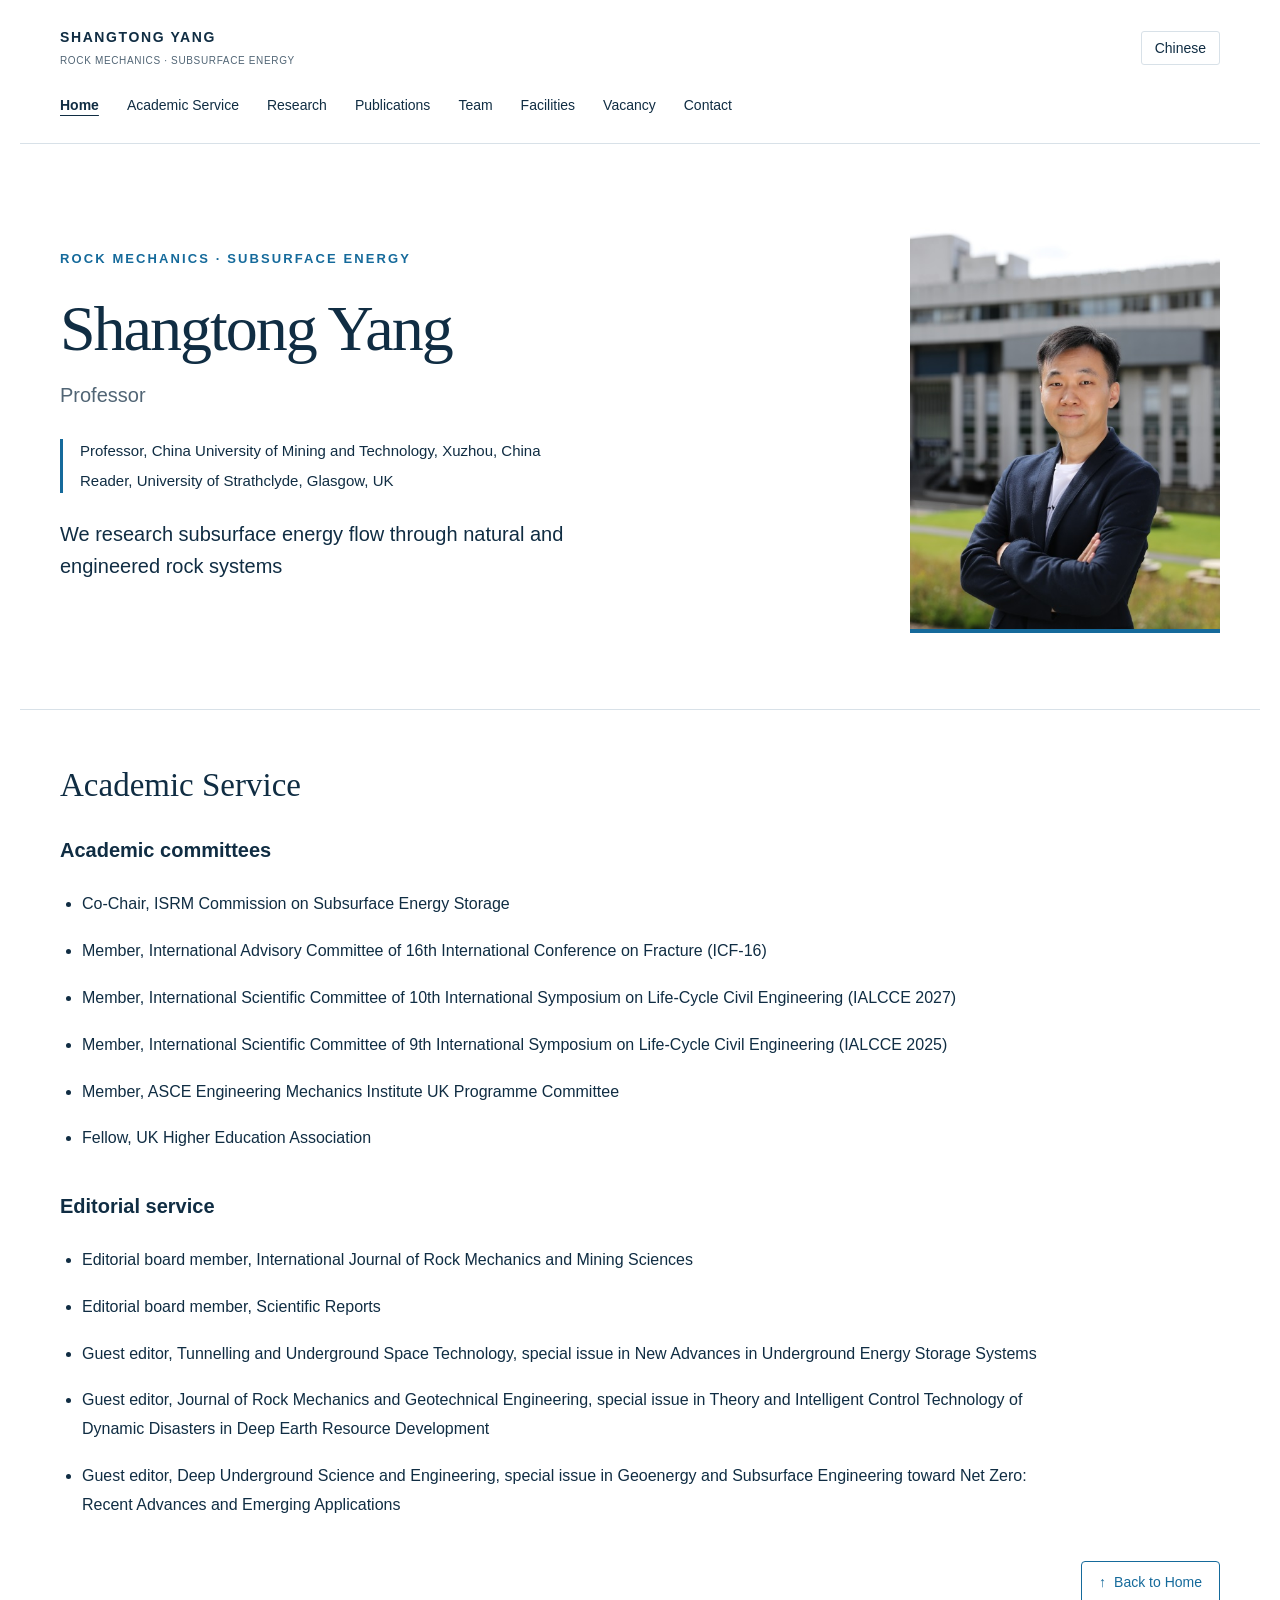
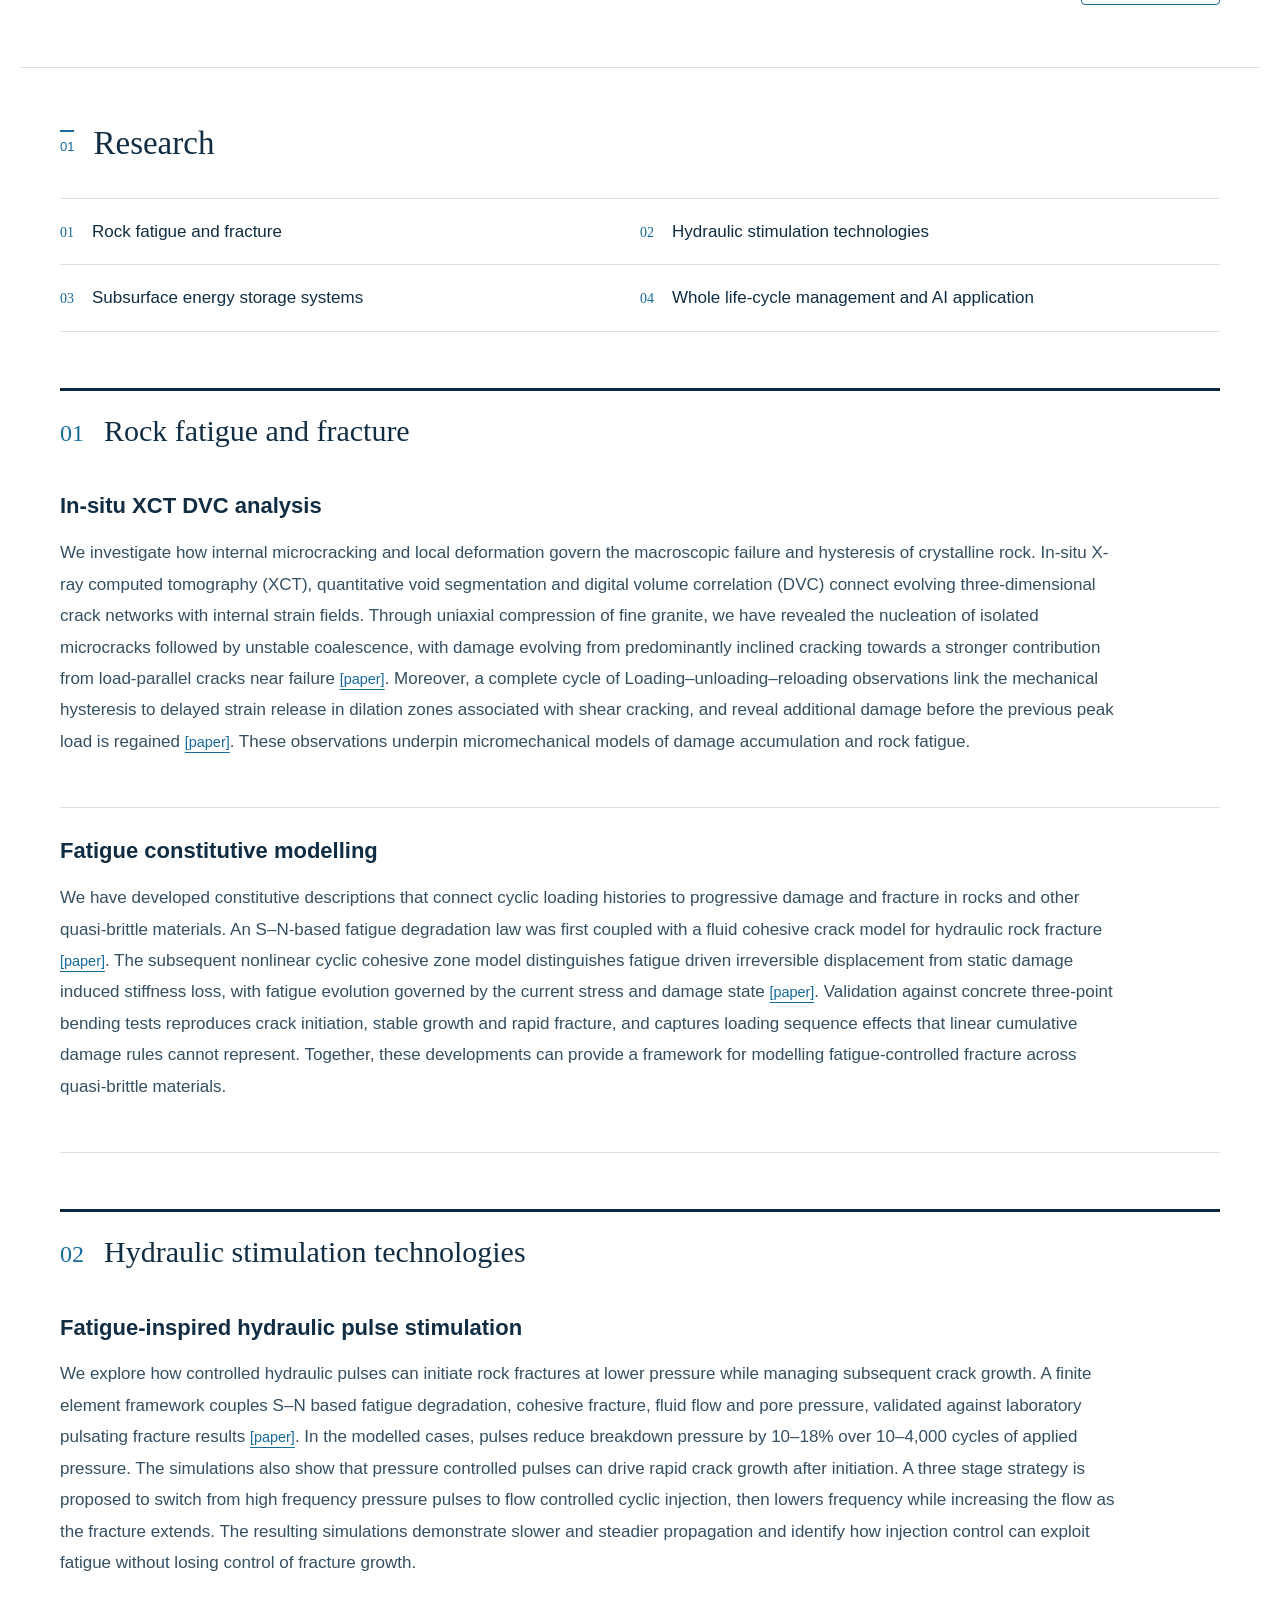
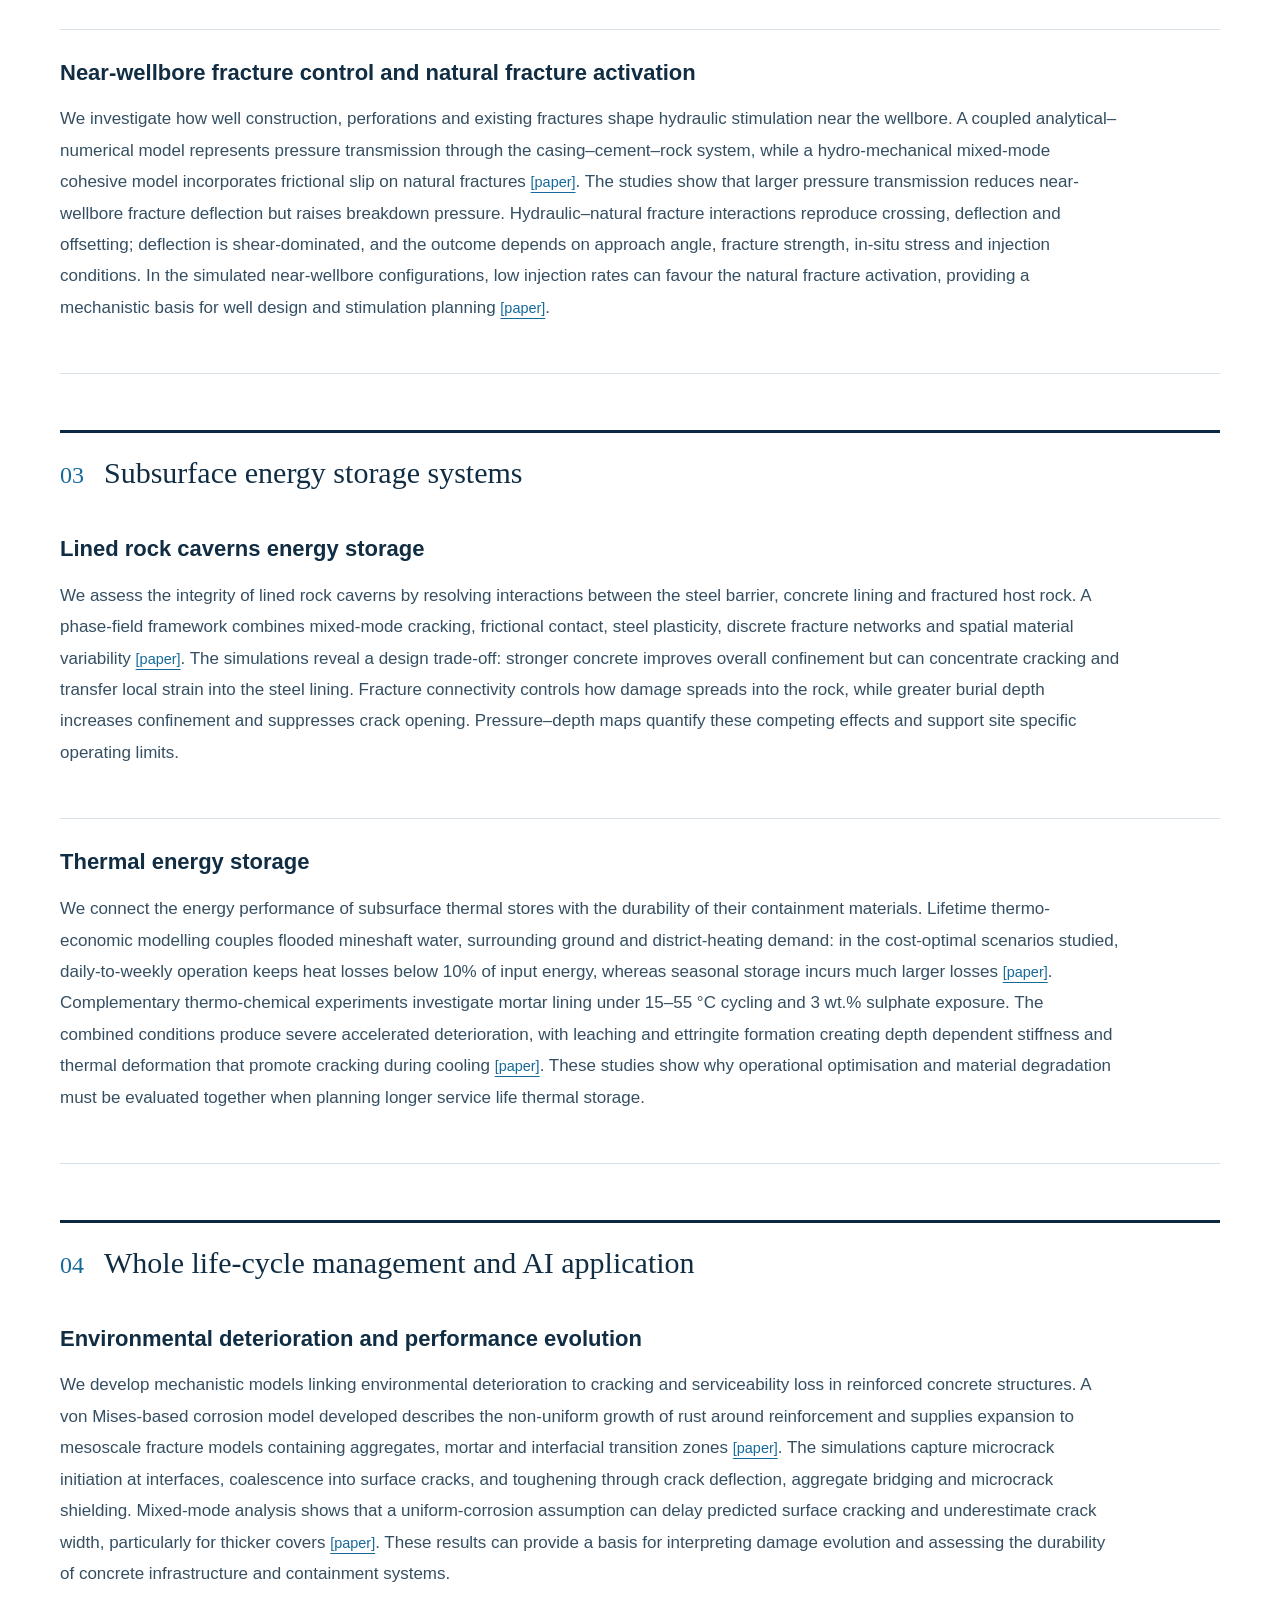
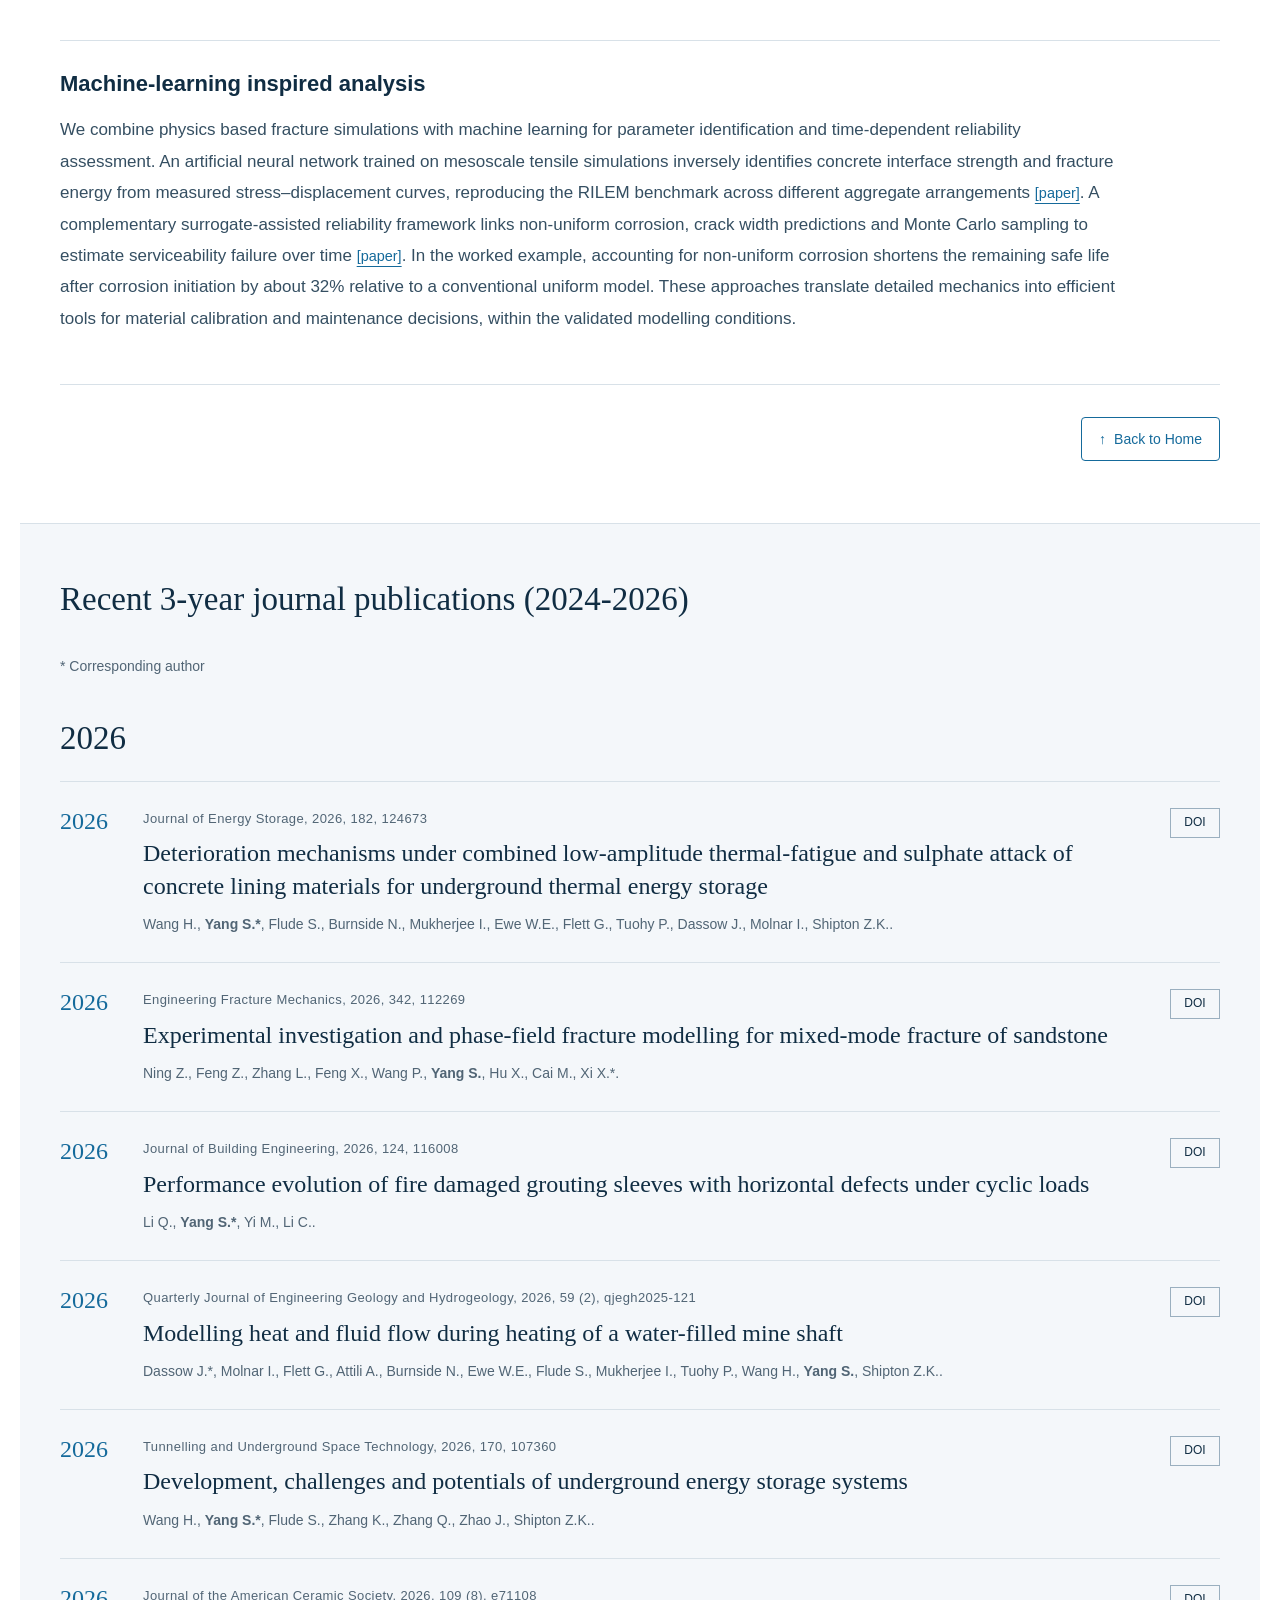
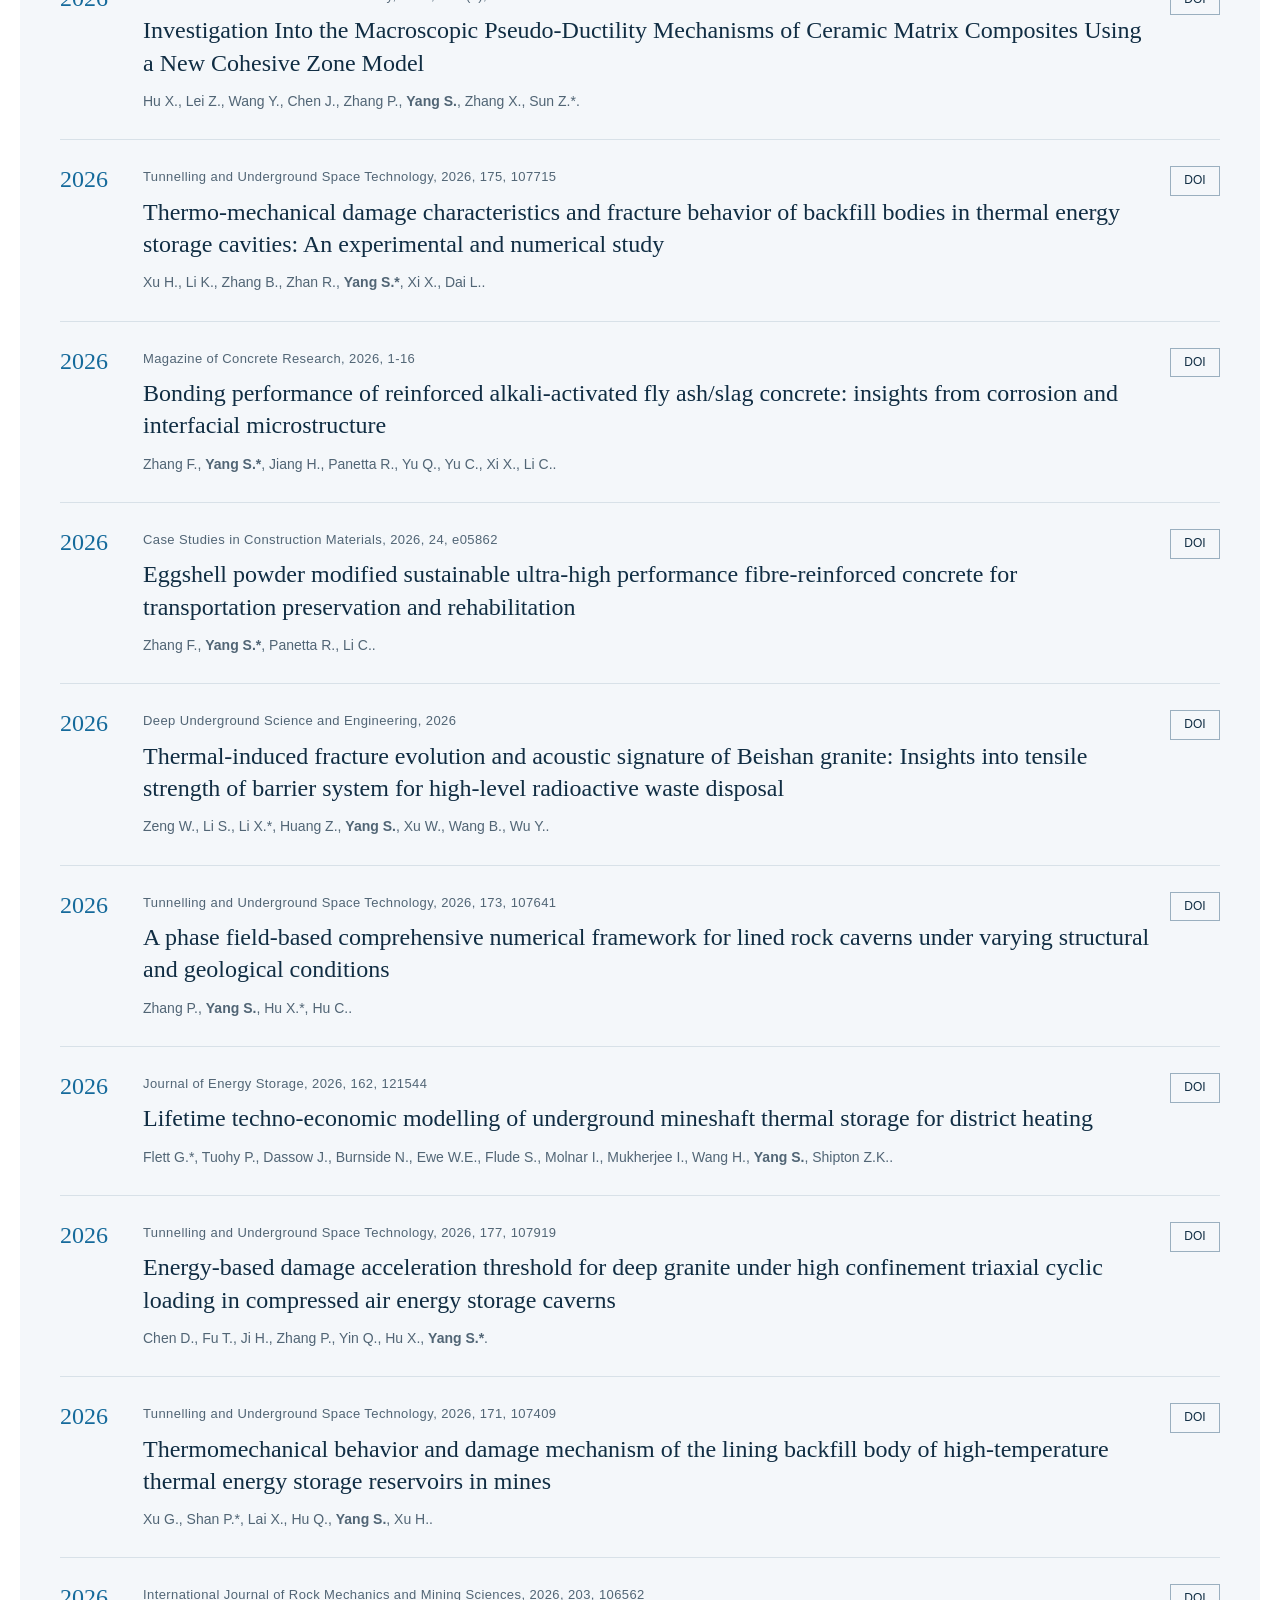
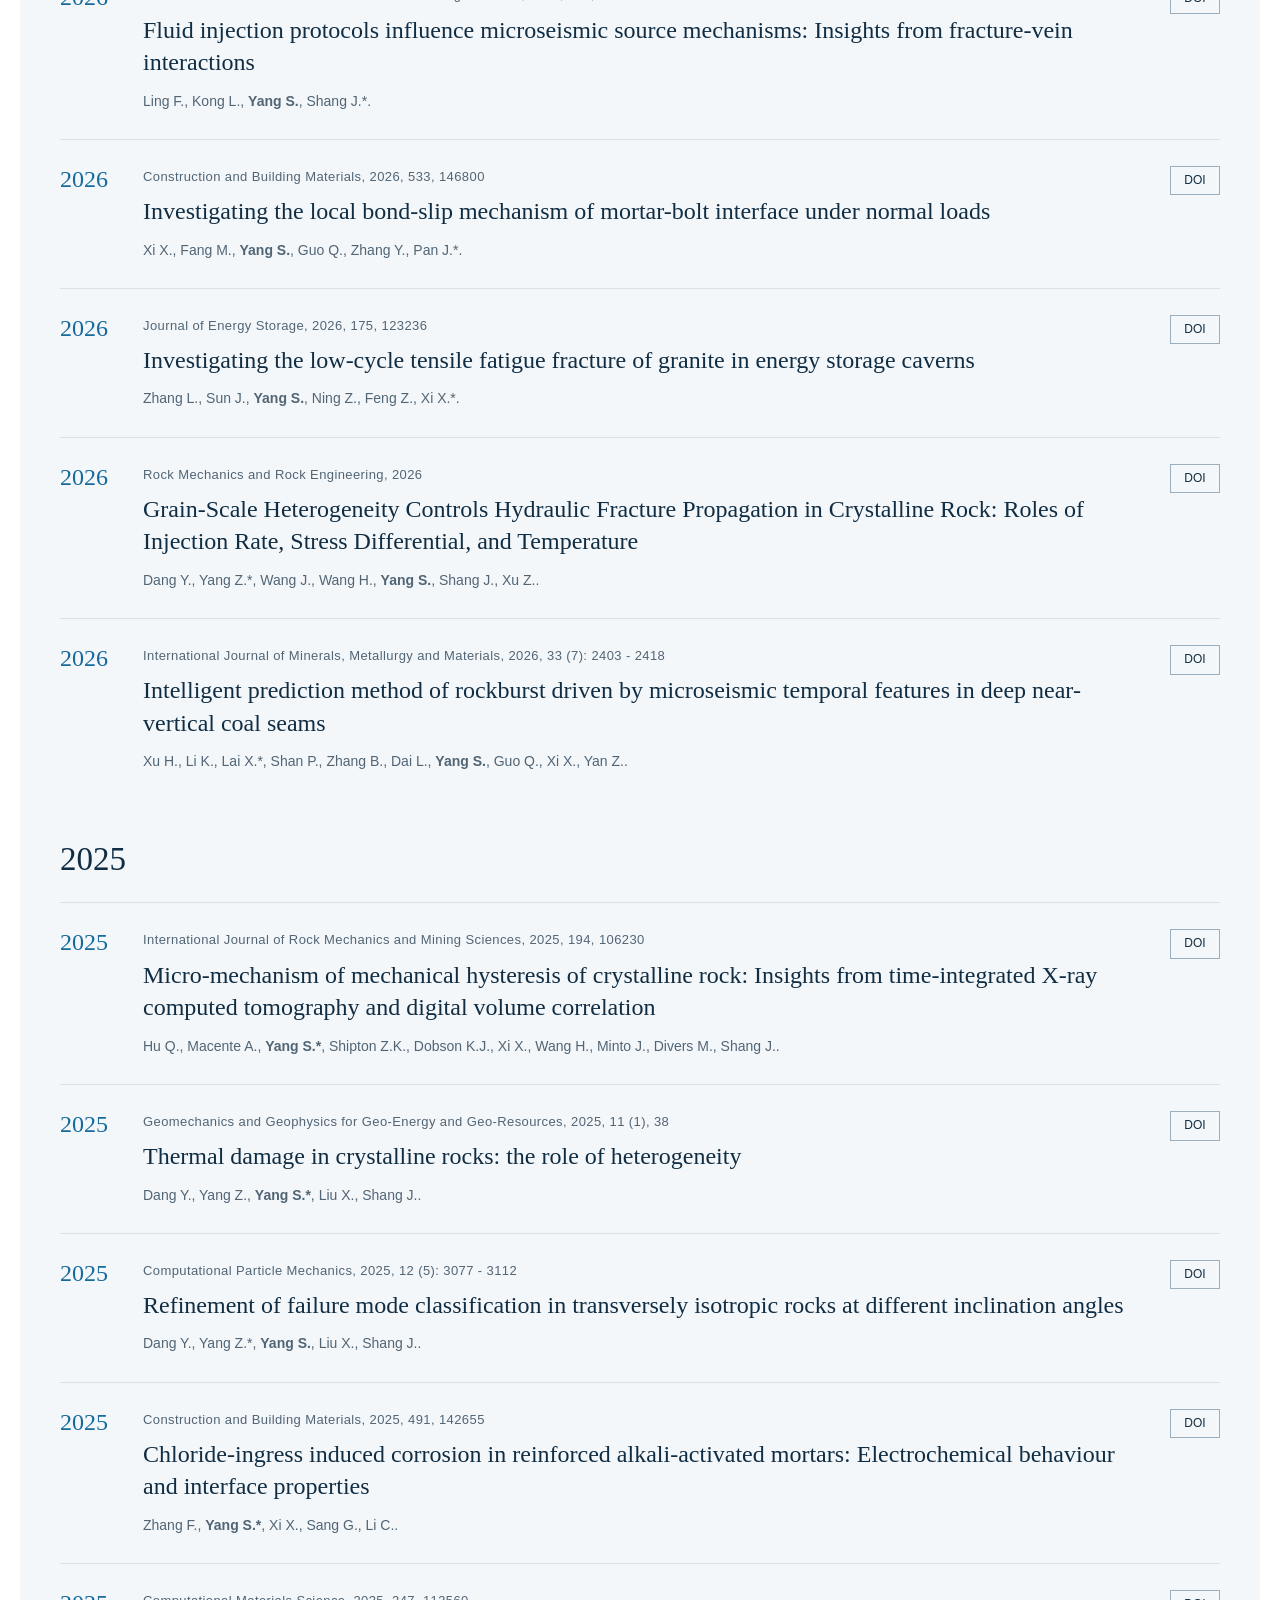
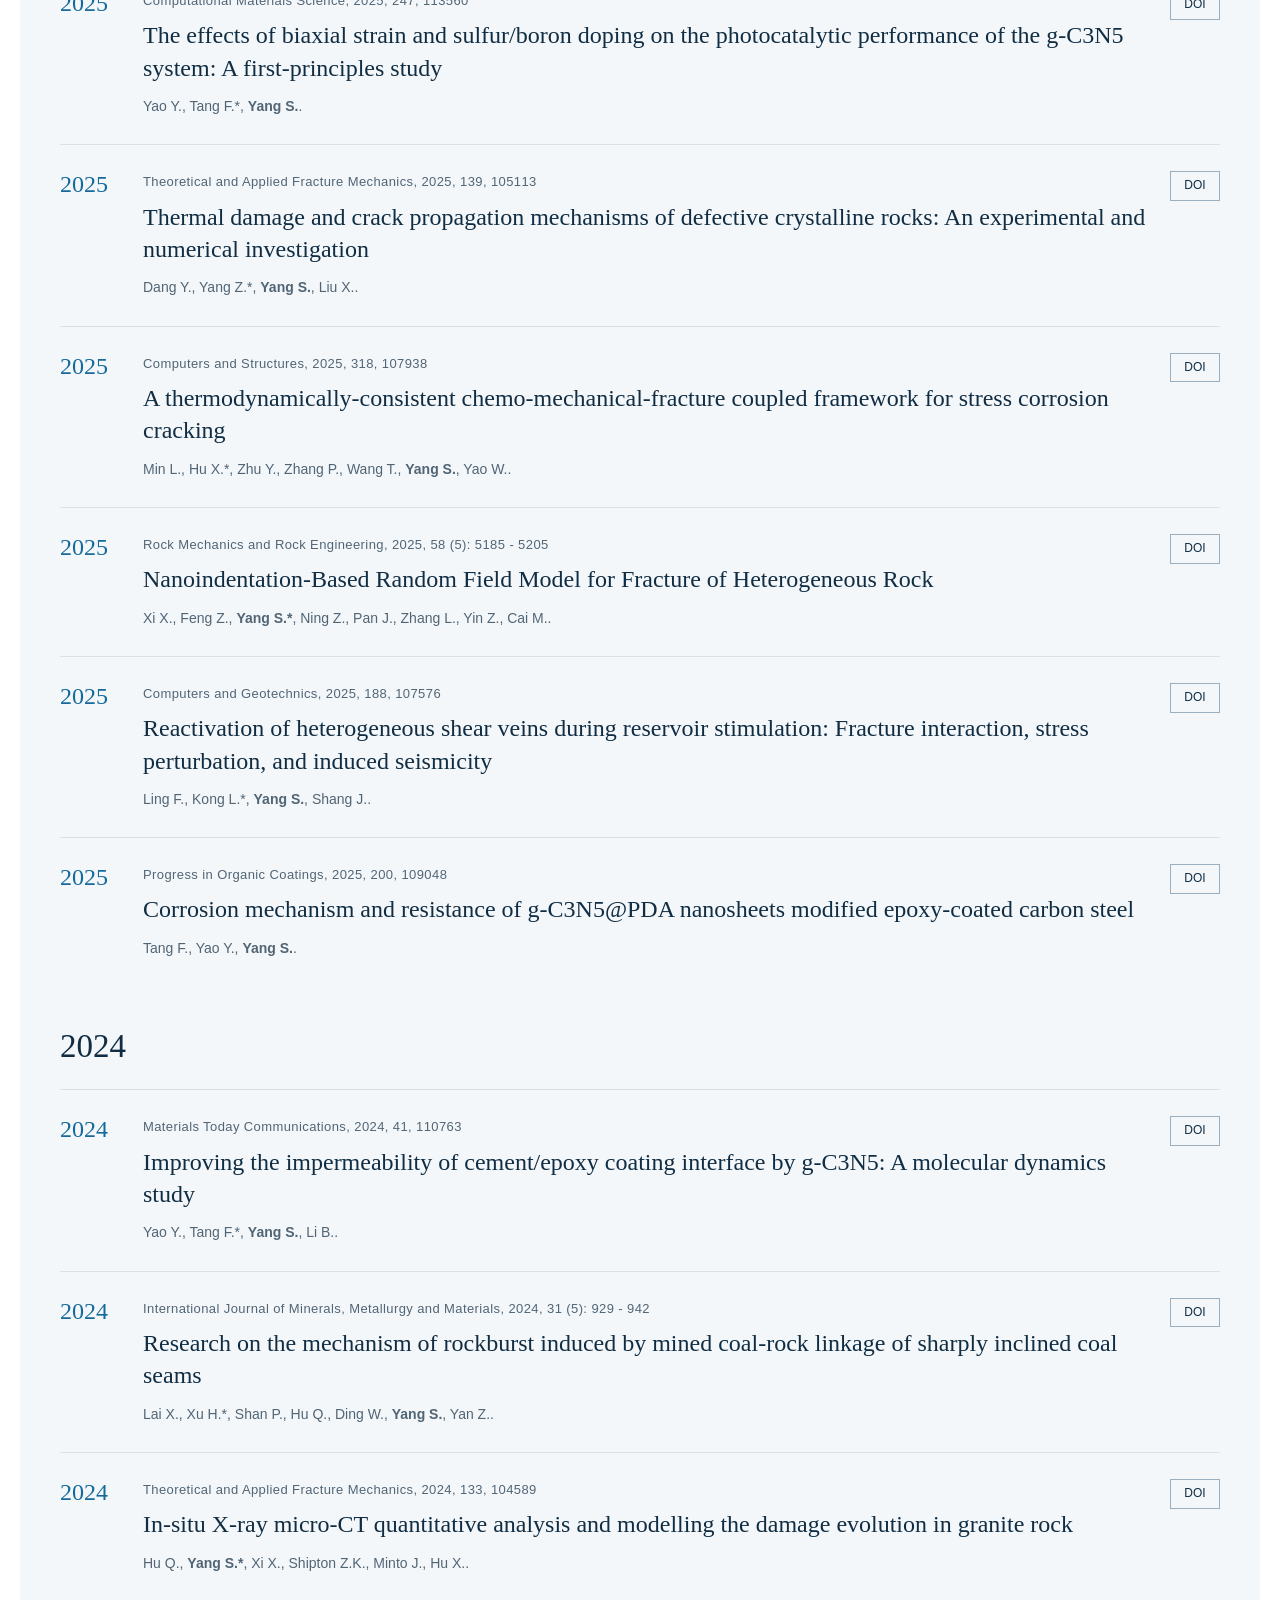
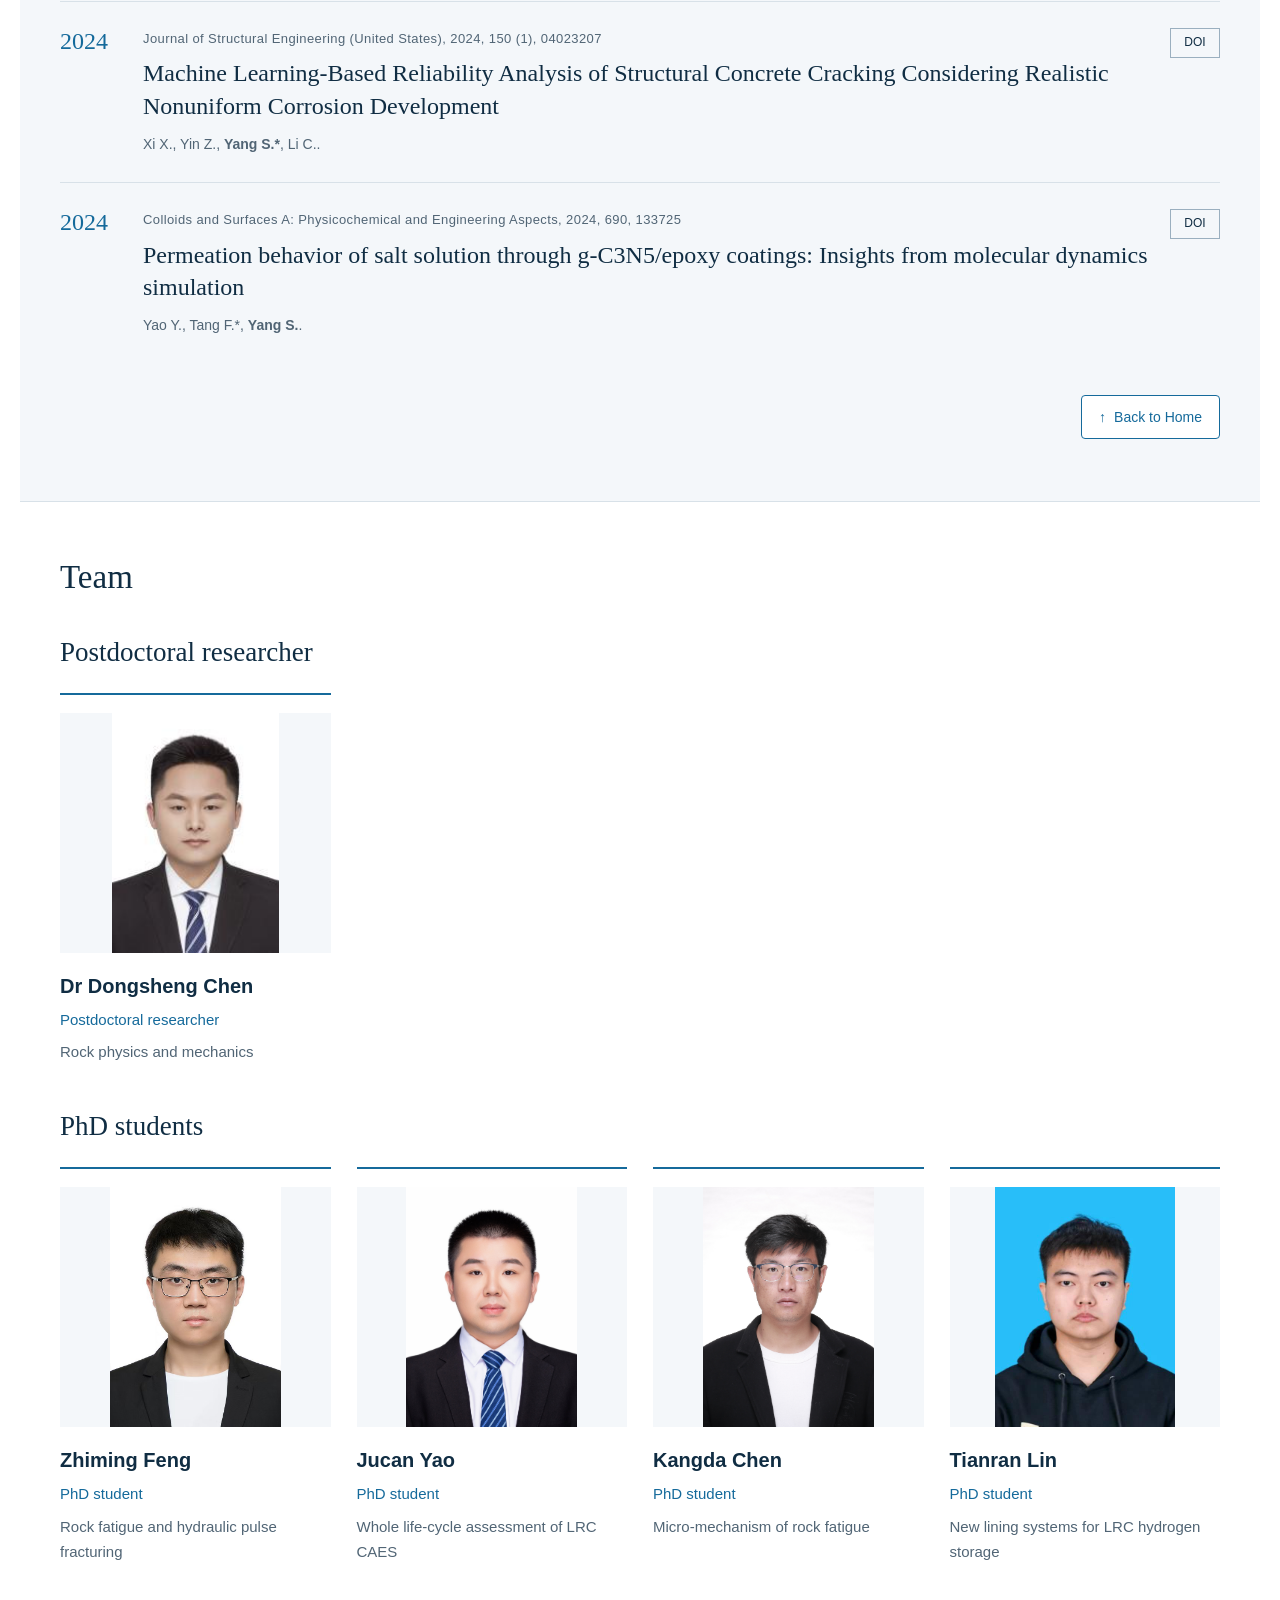
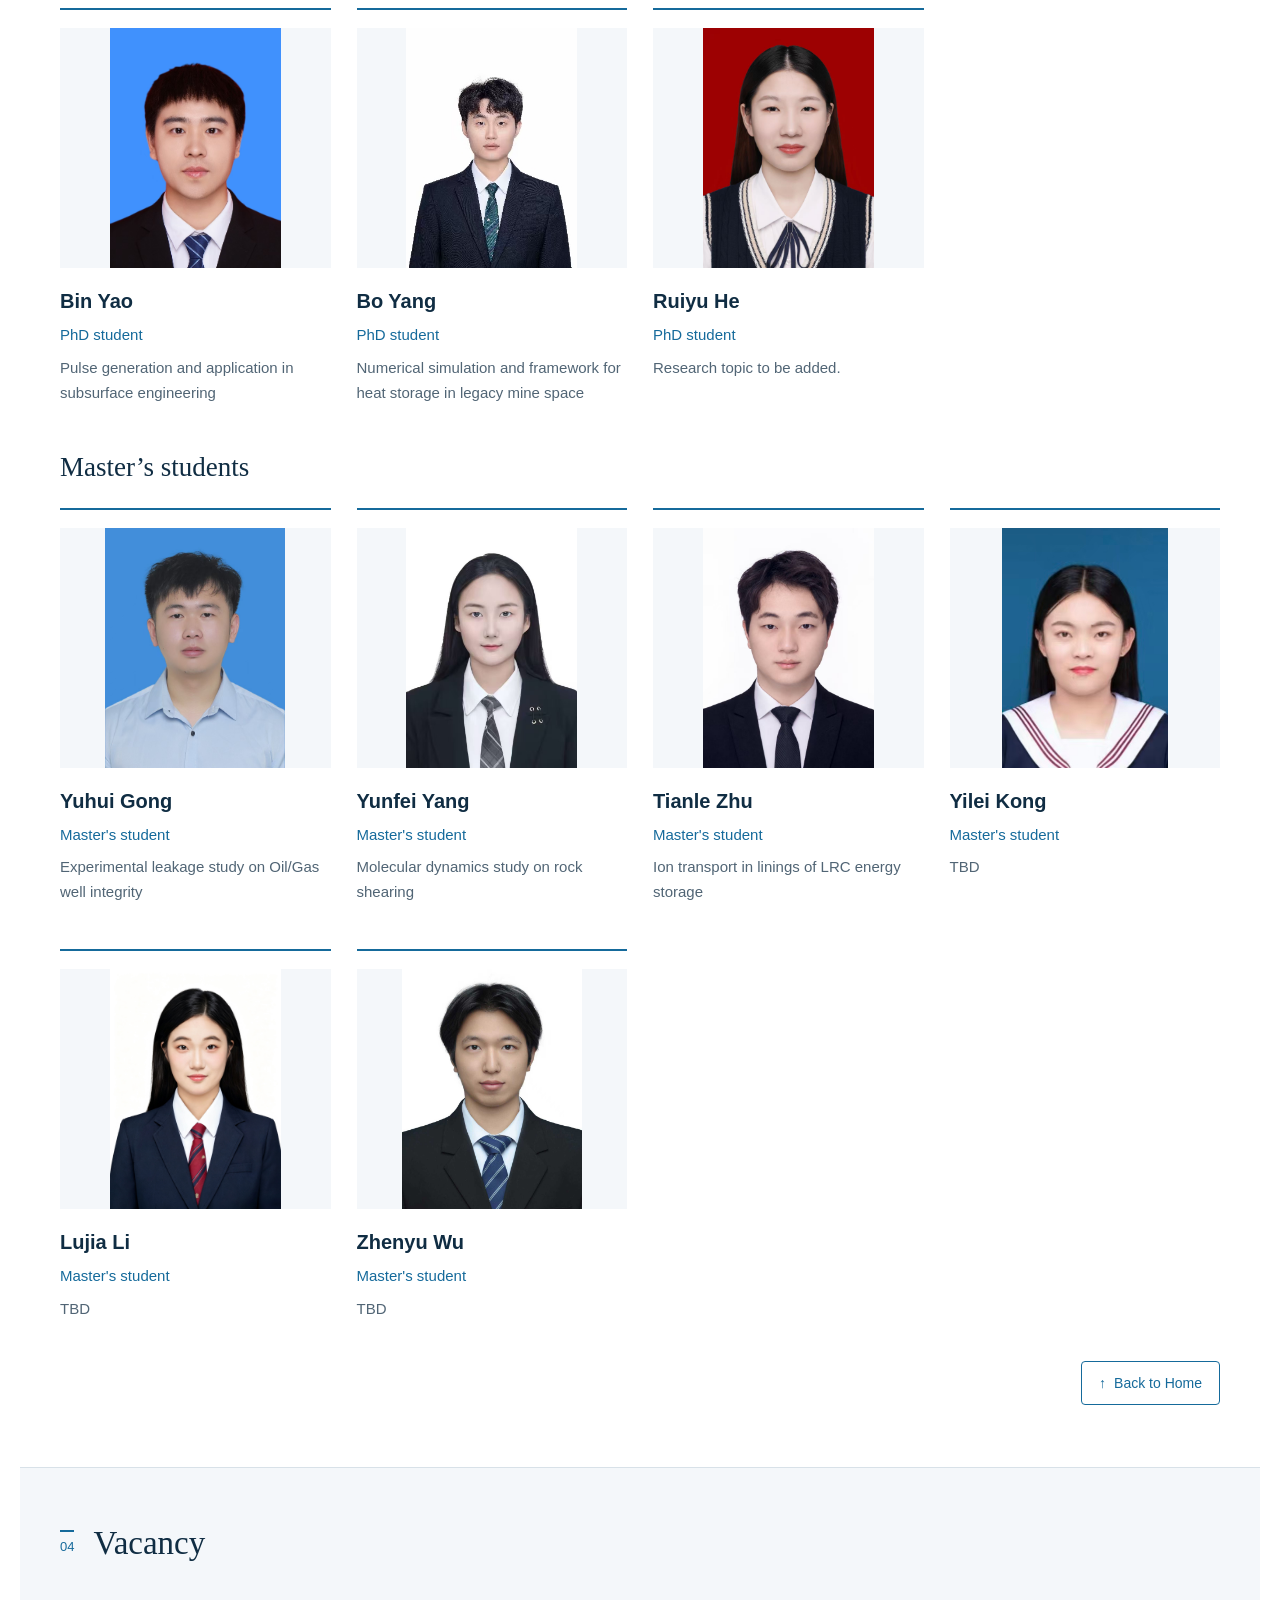
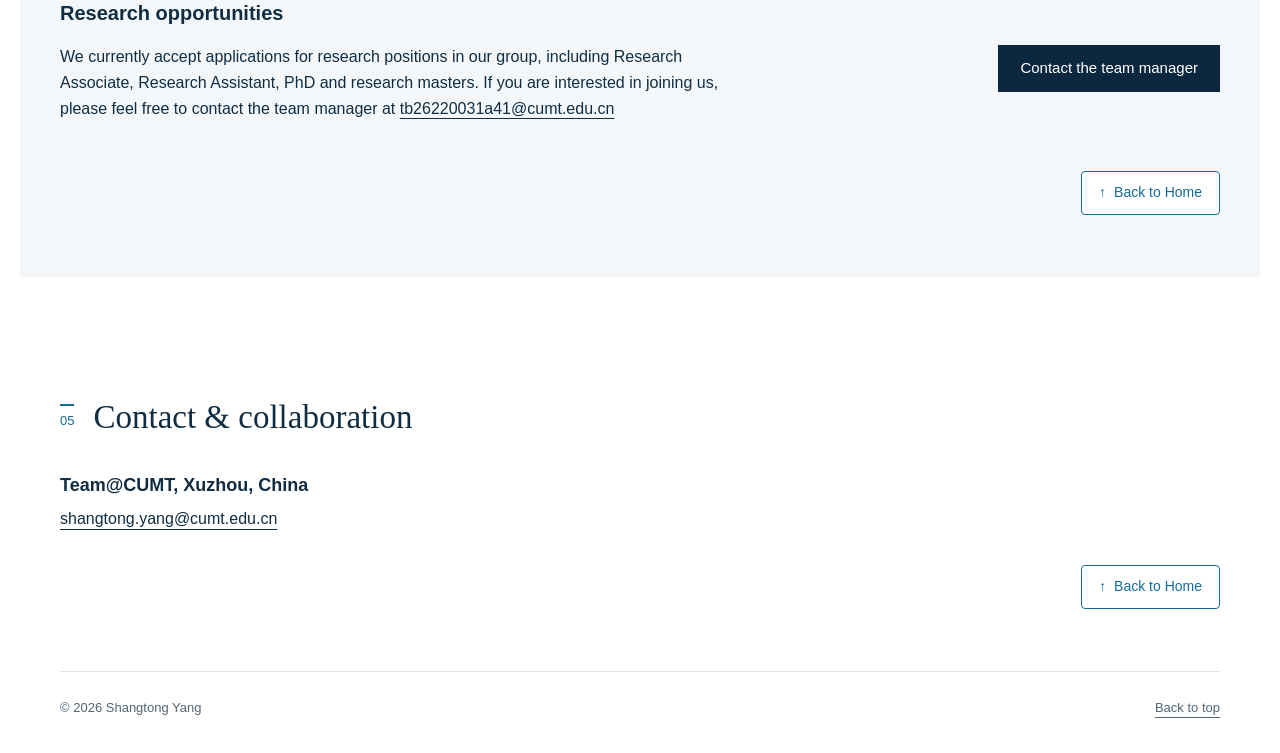
==== index.html @ cdb4815d "Add files via upload" ====
<!doctype html>
<html lang="en"><head><meta charset="utf-8"><meta name="viewport" content="width=device-width,initial-scale=1"><title>Prof Shangtong Yang | Rock Mechanics &amp; Subsurface Energy</title><meta name="description" content="Academic profile of Professor Shangtong Yang. Research in rock fatigue, subsurface energy storage and geoenergy engineering."><link rel="icon" type="image/svg+xml" href="data:image/svg+xml,%3Csvg%20xmlns='http://www.w3.org/2000/svg'%20viewBox='0%200%2064%2064'%3E%3Crect%20width='64'%20height='64'%20rx='12'%20fill='%230c2840'/%3E%3Ctext%20x='32'%20y='43'%20text-anchor='middle'%20font-family='Georgia'%20font-size='32'%20fill='white'%3ESY%3C/text%3E%3C/svg%3E"><link rel="stylesheet" href="style.css"></head><body>






<a class="skip" href="#main">Skip to content</a>






<header><a class="brand" href="#home"><span data-en="SHANGTONG YANG" data-zh="杨尚同" class="brand-name">SHANGTONG YANG</span><span data-en="ROCK MECHANICS · SUBSURFACE ENERGY" data-zh="岩石力学 · 地下能源">ROCK MECHANICS · SUBSURFACE ENERGY</span></a><nav aria-label="Main navigation"><a href="index.html" data-en="Home" data-zh="首页" aria-current="page">Home</a><a href="#academic-service" data-en="Academic Service" data-zh="学术兼职">Academic Service</a><a href="#research" data-en="Research" data-zh="研究方向">Research</a><a href="publications.html" data-en="Publications" data-zh="学术成果">Publications</a><a href="#team" data-en="Team" data-zh="研究团队">Team</a><a href="facilities.html" data-en="Facilities" data-zh="科研设施">Facilities</a><a href="#vacancy" data-en="Vacancy" data-zh="招聘信息">Vacancy</a><a href="#contact" data-en="Contact" data-zh="联系方式">Contact</a></nav><button id="language" type="button" aria-label="Switch to Chinese">Chinese</button></header>






<main id="main"><section class="hero" id="home"><div class="hero-copy"><p class="eyebrow" data-en="ROCK MECHANICS · SUBSURFACE ENERGY" data-zh="岩石力学 · 地下能源">ROCK MECHANICS · SUBSURFACE ENERGY</p><h1 data-en="Shangtong Yang" data-zh="杨尚同">Shangtong Yang</h1><p class="name-line" data-en="Professor" data-zh="教授 · Prof Shangtong Yang">Professor</p><div class="affiliations"><p data-en="Professor, China University of Mining and Technology, Xuzhou, China" data-zh="中国矿业大学教授，中国徐州">Professor, China University of Mining and Technology, Xuzhou, China</p><p data-en="Reader, University of Strathclyde, Glasgow, UK" data-zh="英国思克莱德大学 Reader，英国格拉斯哥">Reader, University of Strathclyde, Glasgow, UK</p></div><p class="intro" data-en="We research subsurface energy flow through natural and engineered rock systems" data-zh="我们研究能量在天然与工程岩石系统中的地下流动">We research subsurface energy flow through natural and engineered rock systems</p></div><figure class="portrait"><img src="portrait.jpg" alt="Professor Shangtong Yang" width="494" height="646"></figure></section>






<section class="section academic-service" id="academic-service"><h2 data-en="Academic Service" data-zh="学术兼职">Academic Service</h2><h3 data-en="Academic committees" data-zh="学术委员会及学术任职">Academic committees</h3><ul class="appointments"><li data-en="Co-Chair, ISRM Commission on Subsurface Energy Storage" data-zh="共同主席，ISRM 地下储能委员会">Co-Chair, ISRM Commission on Subsurface Energy Storage</li><li data-en="Member, International Advisory Committee of 16th International Conference on Fracture (ICF-16)" data-zh="委员，第十六届国际断裂大会国际顾问委员会">Member, International Advisory Committee of 16th International Conference on Fracture (ICF-16)</li><li data-en="Member, International Scientific Committee of 10th International Symposium on Life-Cycle Civil Engineering (IALCCE 2027)" data-zh="委员，第十届国际全寿命土木工程学术会议国际科学委员会（IALCCE 2027）">Member, International Scientific Committee of 10th International Symposium on Life-Cycle Civil Engineering (IALCCE 2027)</li><li data-en="Member, International Scientific Committee of 9th International Symposium on Life-Cycle Civil Engineering (IALCCE 2025)" data-zh="委员，第九届国际全寿命土木工程学术会议国际科学委员会（IALCCE 2025）">Member, International Scientific Committee of 9th International Symposium on Life-Cycle Civil Engineering (IALCCE 2025)</li><li data-en="Member, ASCE Engineering Mechanics Institute UK Programme Committee" data-zh="委员，ASCE 工程力学研究所英国项目委员会">Member, ASCE Engineering Mechanics Institute UK Programme Committee</li><li data-en="Fellow, UK Higher Education Association" data-zh="Fellow，UK Higher Education Association">Fellow, UK Higher Education Association</li></ul><h3 data-en="Editorial service" data-zh="期刊编辑工作">Editorial service</h3><ul class="appointments"><li data-en="Editorial board member, International Journal of Rock Mechanics and Mining Sciences" data-zh="编委，International Journal of Rock Mechanics and Mining Sciences">Editorial board member, International Journal of Rock Mechanics and Mining Sciences</li><li data-en="Editorial board member, Scientific Reports" data-zh="编委，Scientific Reports">Editorial board member, Scientific Reports</li><li data-en="Guest editor, Tunnelling and Underground Space Technology, special issue in New Advances in Underground Energy Storage Systems" data-zh="客座编辑，Tunnelling and Underground Space Technology 专刊 New Advances in Underground Energy Storage Systems">Guest editor, Tunnelling and Underground Space Technology, special issue in New Advances in Underground Energy Storage Systems</li><li data-en="Guest editor, Journal of Rock Mechanics and Geotechnical Engineering, special issue in Theory and Intelligent Control Technology of Dynamic Disasters in Deep Earth Resource Development" data-zh="客座编辑，Journal of Rock Mechanics and Geotechnical Engineering 专刊 Theory and Intelligent Control Technology of Dynamic Disasters in Deep Earth Resource Development">Guest editor, Journal of Rock Mechanics and Geotechnical Engineering, special issue in Theory and Intelligent Control Technology of Dynamic Disasters in Deep Earth Resource Development</li><li data-en="Guest editor, Deep Underground Science and Engineering, special issue in Geoenergy and Subsurface Engineering toward Net Zero: Recent Advances and Emerging Applications" data-zh="客座编辑，Deep Underground Science and Engineering 专刊 Geoenergy and Subsurface Engineering toward Net Zero: Recent Advances and Emerging Applications">Guest editor, Deep Underground Science and Engineering, special issue in Geoenergy and Subsurface Engineering toward Net Zero: Recent Advances and Emerging Applications</li></ul><div class="section-home-action"><a class="section-home-button" href="#home"><span aria-hidden="true">↑</span> <span data-en="Back to Home" data-zh="返回首页">Back to Home</span></a></div></section><section class="section" id="research"><div class="section-heading"><span class="section-number">01</span><h2 data-en="Research" data-zh="研究方向">Research</h2></div><nav class="research-index" aria-label="Research areas"><a href="#rock-fatigue"><span>01</span><strong data-en="Rock fatigue and fracture" data-zh="岩石疲劳与断裂">Rock fatigue and fracture</strong></a><a href="#hydraulic-stimulation"><span>02</span><strong data-en="Hydraulic stimulation technologies" data-zh="水力增透技术">Hydraulic stimulation technologies</strong></a><a href="#energy-storage"><span>03</span><strong data-en="Subsurface energy storage systems" data-zh="地下储能系统">Subsurface energy storage systems</strong></a><a href="#life-cycle-ai"><span>04</span><strong data-en="Whole life-cycle management and AI application" data-zh="全寿命管理与人工智能应用">Whole life-cycle management and AI application</strong></a></nav><section class="research-area" id="rock-fatigue"><div class="area-heading"><span>01</span><h3 data-en="Rock fatigue and fracture" data-zh="岩石疲劳与断裂">Rock fatigue and fracture</h3></div><article class="research-topic"><h4 data-en="In-situ XCT DVC analysis" data-zh="原位 XCT 与 DVC 分析">In-situ XCT DVC analysis</h4><p data-en="We investigate how internal microcracking and local deformation govern the macroscopic failure and hysteresis of crystalline rock. In-situ X-ray computed tomography (XCT), quantitative void segmentation and digital volume correlation (DVC) connect evolving three-dimensional crack networks with internal strain fields. Through uniaxial compression of fine granite, we have revealed the nucleation of isolated microcracks followed by unstable coalescence, with damage evolving from predominantly inclined cracking towards a stronger contribution from load-parallel cracks near failure (paper link). Moreover, a complete cycle of Loading–unloading–reloading observations link the mechanical hysteresis to delayed strain release in dilation zones associated with shear cracking, and reveal additional damage before the previous peak load is regained (paper link). These observations underpin micromechanical models of damage accumulation and rock fatigue." data-zh="我们研究内部微裂纹和局部变形如何控制晶质岩石的宏观破坏与滞回行为。结合原位 X 射线计算机断层扫描（XCT）、孔隙定量分割与数字体积相关（DVC），建立三维裂隙网络演化与内部应变场的联系。通过细粒花岗岩单轴压缩试验，揭示孤立微裂纹萌生后发生不稳定贯通，临近破坏时，损伤由倾斜裂纹主导逐渐转为平行于加载方向的裂纹贡献增强（paper link）。完整的加载—卸载—再加载循环进一步将力学滞回与剪切开裂相关膨胀区的应变延迟释放联系起来，并揭示应力尚未恢复至前次峰值时已发生进一步损伤（paper link）。这些观测为损伤累积与岩石疲劳的细观力学建模提供依据。" class="research-summary" data-paper-keys='["xct", "dvc"]'>We investigate how internal microcracking and local deformation govern the macroscopic failure and hysteresis of crystalline rock. In-situ X-ray computed tomography (XCT), quantitative void segmentation and digital volume correlation (DVC) connect evolving three-dimensional crack networks with internal strain fields. Through uniaxial compression of fine granite, we have revealed the nucleation of isolated microcracks followed by unstable coalescence, with damage evolving from predominantly inclined cracking towards a stronger contribution from load-parallel cracks near failure <a href="https://doi.org/10.1016/j.tafmec.2024.104589" class="inline-paper" title="Hu et al. (2024), Theoretical and Applied Fracture Mechanics">[paper]</a>. Moreover, a complete cycle of Loading–unloading–reloading observations link the mechanical hysteresis to delayed strain release in dilation zones associated with shear cracking, and reveal additional damage before the previous peak load is regained <a href="https://doi.org/10.1016/j.ijrmms.2025.106230" class="inline-paper" title="Hu et al. (2025), International Journal of Rock Mechanics and Mining Sciences">[paper]</a>. These observations underpin micromechanical models of damage accumulation and rock fatigue.</p></article><article class="research-topic"><h4 data-en="Fatigue constitutive modelling" data-zh="疲劳本构建模">Fatigue constitutive modelling</h4><p data-en="We have developed constitutive descriptions that connect cyclic loading histories to progressive damage and fracture in rocks and other quasi-brittle materials. An S–N-based fatigue degradation law was first coupled with a fluid cohesive crack model for hydraulic rock fracture (paper link). The subsequent nonlinear cyclic cohesive zone model distinguishes fatigue driven irreversible displacement from static damage induced stiffness loss, with fatigue evolution governed by the current stress and damage state (paper link). Validation against concrete three-point bending tests reproduces crack initiation, stable growth and rapid fracture, and captures loading sequence effects that linear cumulative damage rules cannot represent. Together, these developments can provide a framework for modelling fatigue-controlled fracture across quasi-brittle materials." data-zh="我们建立了连接循环加载历史、渐进损伤与断裂过程的本构描述，面向岩石及其他准脆性材料。首先，将基于 S–N 曲线的疲劳退化规律与流体黏聚裂纹模型耦合，用于水力作用下的岩石断裂（paper link）。随后提出的非线性循环黏聚区模型，将疲劳引起的不可逆位移与静态损伤引起的刚度退化分离，并依据当前应力和损伤状态描述疲劳演化（paper link）。混凝土三点弯曲试验验证表明，该模型能够再现裂纹萌生、稳定扩展和快速断裂三个阶段，以及线性累积损伤规则难以反映的加载顺序效应。这些工作可为准脆性材料疲劳断裂分析提供框架。" class="research-summary" data-paper-keys='["f1", "f2"]'>We have developed constitutive descriptions that connect cyclic loading histories to progressive damage and fracture in rocks and other quasi-brittle materials. An S–N-based fatigue degradation law was first coupled with a fluid cohesive crack model for hydraulic rock fracture <a href="https://doi.org/10.1007/s00603-021-02477-0" class="inline-paper" title="Xi et al. (2021), Rock Mechanics and Rock Engineering">[paper]</a>. The subsequent nonlinear cyclic cohesive zone model distinguishes fatigue driven irreversible displacement from static damage induced stiffness loss, with fatigue evolution governed by the current stress and damage state <a href="https://doi.org/10.1016/j.tafmec.2022.103641" class="inline-paper" title="Xi &amp; Yang (2022), Theoretical and Applied Fracture Mechanics">[paper]</a>. Validation against concrete three-point bending tests reproduces crack initiation, stable growth and rapid fracture, and captures loading sequence effects that linear cumulative damage rules cannot represent. Together, these developments can provide a framework for modelling fatigue-controlled fracture across quasi-brittle materials.</p></article></section><section class="research-area" id="hydraulic-stimulation"><div class="area-heading"><span>02</span><h3 data-en="Hydraulic stimulation technologies" data-zh="水力增透技术">Hydraulic stimulation technologies</h3></div><article class="research-topic"><h4 data-en="Fatigue-inspired hydraulic pulse stimulation" data-zh="疲劳启发的水力脉冲增透">Fatigue-inspired hydraulic pulse stimulation</h4><p data-en="We explore how controlled hydraulic pulses can initiate rock fractures at lower pressure while managing subsequent crack growth. A finite element framework couples S–N based fatigue degradation, cohesive fracture, fluid flow and pore pressure, validated against laboratory pulsating fracture results (paper link). In the modelled cases, pulses reduce breakdown pressure by 10–18% over 10–4,000 cycles of applied pressure. The simulations also show that pressure controlled pulses can drive rapid crack growth after initiation. A three stage strategy is proposed to switch from high frequency pressure pulses to flow controlled cyclic injection, then lowers frequency while increasing the flow as the fracture extends. The resulting simulations demonstrate slower and steadier propagation and identify how injection control can exploit fatigue without losing control of fracture growth." data-zh="我们探索如何利用受控水力脉冲降低岩石起裂压力，并控制后续裂纹扩展。有限元框架耦合基于 S–N 曲线的疲劳退化、黏聚断裂、流体流动和孔隙压力，并与实验室脉冲压裂结果对比验证（paper link）。在所研究的模型工况中，10—4,000 次压力循环使破裂压力降低 10%—18%。模拟还表明，起裂后的压力控制脉冲可能驱动裂纹快速扩展。因此提出三阶段注入策略：先采用高频压力脉冲，再转为流量控制循环注入，随后随裂纹延伸降低频率并增加流量。模拟得到更缓慢、平稳的扩展过程，揭示了利用疲劳效应同时控制裂纹生长的注入方法。" class="research-summary" data-paper-keys='["f1"]'>We explore how controlled hydraulic pulses can initiate rock fractures at lower pressure while managing subsequent crack growth. A finite element framework couples S–N based fatigue degradation, cohesive fracture, fluid flow and pore pressure, validated against laboratory pulsating fracture results <a href="https://doi.org/10.1007/s00603-021-02477-0" class="inline-paper" title="Xi et al. (2021), Rock Mechanics and Rock Engineering">[paper]</a>. In the modelled cases, pulses reduce breakdown pressure by 10–18% over 10–4,000 cycles of applied pressure. The simulations also show that pressure controlled pulses can drive rapid crack growth after initiation. A three stage strategy is proposed to switch from high frequency pressure pulses to flow controlled cyclic injection, then lowers frequency while increasing the flow as the fracture extends. The resulting simulations demonstrate slower and steadier propagation and identify how injection control can exploit fatigue without losing control of fracture growth.</p></article><article class="research-topic"><h4 data-en="Near-wellbore fracture control and natural fracture activation" data-zh="近井裂缝控制与天然裂隙激活">Near-wellbore fracture control and natural fracture activation</h4><p data-en="We investigate how well construction, perforations and existing fractures shape hydraulic stimulation near the wellbore. A coupled analytical–numerical model represents pressure transmission through the casing–cement–rock system, while a hydro-mechanical mixed-mode cohesive model incorporates frictional slip on natural fractures (paper link). The studies show that larger pressure transmission reduces near-wellbore fracture deflection but raises breakdown pressure. Hydraulic–natural fracture interactions reproduce crossing, deflection and offsetting; deflection is shear-dominated, and the outcome depends on approach angle, fracture strength, in-situ stress and injection conditions. In the simulated near-wellbore configurations, low injection rates can favour the natural fracture activation, providing a mechanistic basis for well design and stimulation planning (paper link)." data-zh="我们研究井筒结构、射孔与既有裂隙如何影响近井水力增透。解析—数值耦合模型描述套管—水泥环—岩石体系的压力传递，水力—力学耦合混合型黏聚模型则考虑天然裂隙上的摩擦滑移（paper link）。研究表明，更大的压力传递可减小近井裂缝偏转，但会提高破裂压力。水力裂缝与天然裂隙相交时可产生穿越、偏转和错移，其中偏转以剪切机制为主，相交角、裂隙强度、原位应力及注入条件共同控制结果。在所模拟的近井工况中，低注入流量有利于天然裂隙激活，为井筒设计与增透方案提供力学依据（paper link）。" class="research-summary" data-paper-keys='["h1", "h2"]'>We investigate how well construction, perforations and existing fractures shape hydraulic stimulation near the wellbore. A coupled analytical–numerical model represents pressure transmission through the casing–cement–rock system, while a hydro-mechanical mixed-mode cohesive model incorporates frictional slip on natural fractures <a href="https://doi.org/10.1016/j.ijrmms.2022.105182" class="inline-paper" title="Xi et al. (2022), International Journal of Rock Mechanics and Mining Sciences">[paper]</a>. The studies show that larger pressure transmission reduces near-wellbore fracture deflection but raises breakdown pressure. Hydraulic–natural fracture interactions reproduce crossing, deflection and offsetting; deflection is shear-dominated, and the outcome depends on approach angle, fracture strength, in-situ stress and injection conditions. In the simulated near-wellbore configurations, low injection rates can favour the natural fracture activation, providing a mechanistic basis for well design and stimulation planning <a href="https://doi.org/10.1007/s00603-022-02922-8" class="inline-paper" title="Xi et al. (2022), Rock Mechanics and Rock Engineering">[paper]</a>.</p></article></section><section class="research-area" id="energy-storage"><div class="area-heading"><span>03</span><h3 data-en="Subsurface energy storage systems" data-zh="地下储能系统">Subsurface energy storage systems</h3></div><article class="research-topic"><h4 data-en="Lined rock caverns energy storage" data-zh="衬砌岩洞储能">Lined rock caverns energy storage</h4><p data-en="We assess the integrity of lined rock caverns by resolving interactions between the steel barrier, concrete lining and fractured host rock. A phase-field framework combines mixed-mode cracking, frictional contact, steel plasticity, discrete fracture networks and spatial material variability (paper link). The simulations reveal a design trade-off: stronger concrete improves overall confinement but can concentrate cracking and transfer local strain into the steel lining. Fracture connectivity controls how damage spreads into the rock, while greater burial depth increases confinement and suppresses crack opening. Pressure–depth maps quantify these competing effects and support site specific operating limits." data-zh="我们通过解析钢衬、混凝土衬砌与裂隙围岩的相互作用，评估衬砌岩洞的完整性。相场框架综合考虑混合型开裂、摩擦接触、钢材塑性、离散裂隙网络及材料空间变异（paper link）。模拟揭示了设计中的权衡：较高的混凝土强度可改善整体约束，但也可能使开裂更加集中并向钢衬传递局部应变。裂隙连通性控制损伤向围岩扩展，增大埋深则通过增强约束抑制裂缝张开。压力—埋深关系图定量呈现上述效应，为场地特定的运行边界提供支持。" class="research-summary" data-paper-keys='["lrc"]'>We assess the integrity of lined rock caverns by resolving interactions between the steel barrier, concrete lining and fractured host rock. A phase-field framework combines mixed-mode cracking, frictional contact, steel plasticity, discrete fracture networks and spatial material variability <a href="https://doi.org/10.1016/j.tust.2026.107641" class="inline-paper" title="Zhang et al. (2026), Tunnelling and Underground Space Technology">[paper]</a>. The simulations reveal a design trade-off: stronger concrete improves overall confinement but can concentrate cracking and transfer local strain into the steel lining. Fracture connectivity controls how damage spreads into the rock, while greater burial depth increases confinement and suppresses crack opening. Pressure–depth maps quantify these competing effects and support site specific operating limits.</p></article><article class="research-topic"><h4 data-en="Thermal energy storage" data-zh="热能储存">Thermal energy storage</h4><p data-en="We connect the energy performance of subsurface thermal stores with the durability of their containment materials. Lifetime thermo-economic modelling couples flooded mineshaft water, surrounding ground and district-heating demand: in the cost-optimal scenarios studied, daily-to-weekly operation keeps heat losses below 10% of input energy, whereas seasonal storage incurs much larger losses (paper link). Complementary thermo-chemical experiments investigate mortar lining under 15–55 °C cycling and 3 wt.% sulphate exposure. The combined conditions produce severe accelerated deterioration, with leaching and ettringite formation creating depth dependent stiffness and thermal deformation that promote cracking during cooling (paper link). These studies show why operational optimisation and material degradation must be evaluated together when planning longer service life thermal storage." data-zh="我们将地下储热设施的能源性能与围护材料耐久性联系起来。全寿命热经济模型耦合淹没矿井水体、周围地层和区域供热需求：在研究中的成本最优工况下，日到周尺度运行的热损失低于输入能量的 10%，而季节性储热损失明显更高（paper link）。配套热化学试验研究了砂浆衬砌材料在 15—55 °C 循环和 3 wt.% 硫酸盐环境中的劣化。耦合作用引起显著的加速损伤，浸出与钙矾石生成导致随深度变化的刚度和热变形，从而促进冷却阶段开裂（paper link）。两项工作说明，较长服役寿命储热设施的规划应同时考虑运行优化与材料退化。" class="research-summary" data-paper-keys='["t1", "t2"]'>We connect the energy performance of subsurface thermal stores with the durability of their containment materials. Lifetime thermo-economic modelling couples flooded mineshaft water, surrounding ground and district-heating demand: in the cost-optimal scenarios studied, daily-to-weekly operation keeps heat losses below 10% of input energy, whereas seasonal storage incurs much larger losses <a href="https://doi.org/10.1016/j.est.2026.121544" class="inline-paper" title="Flett et al. (2026), Journal of Energy Storage">[paper]</a>. Complementary thermo-chemical experiments investigate mortar lining under 15–55 °C cycling and 3 wt.% sulphate exposure. The combined conditions produce severe accelerated deterioration, with leaching and ettringite formation creating depth dependent stiffness and thermal deformation that promote cracking during cooling <a href="https://doi.org/10.1016/j.est.2026.124673" class="inline-paper" title="Wang et al. (2026), Journal of Energy Storage">[paper]</a>. These studies show why operational optimisation and material degradation must be evaluated together when planning longer service life thermal storage.</p></article></section><section class="research-area" id="life-cycle-ai"><div class="area-heading"><span>04</span><h3 data-en="Whole life-cycle management and AI application" data-zh="全寿命管理与人工智能应用">Whole life-cycle management and AI application</h3></div><article class="research-topic"><h4 data-en="Environmental deterioration and performance evolution" data-zh="环境劣化与性能演化">Environmental deterioration and performance evolution</h4><p data-en="We develop mechanistic models linking environmental deterioration to cracking and serviceability loss in reinforced concrete structures. A von Mises-based corrosion model developed describes the non-uniform growth of rust around reinforcement and supplies expansion to mesoscale fracture models containing aggregates, mortar and interfacial transition zones (paper link). The simulations capture microcrack initiation at interfaces, coalescence into surface cracks, and toughening through crack deflection, aggregate bridging and microcrack shielding. Mixed-mode analysis shows that a uniform-corrosion assumption can delay predicted surface cracking and underestimate crack width, particularly for thicker covers (paper link). These results can provide a basis for interpreting damage evolution and assessing the durability of concrete infrastructure and containment systems." data-zh="我们建立环境劣化与钢筋混凝土结构开裂、服役性能损失之间的机理模型。所开发的基于 von Mises 分布的腐蚀模型描述钢筋周向非均匀锈蚀产物的生长，并向包含骨料、砂浆和界面过渡区的细观断裂模型施加膨胀作用（paper link）。模拟捕捉到界面微裂纹萌生、向表面宏观裂缝的贯通，以及裂缝偏转、骨料桥联和微裂纹屏蔽等增韧机制。混合型断裂分析表明，均匀腐蚀假设可能推迟预测的表面开裂时间并低估裂缝宽度，在较厚保护层中尤为明显（paper link）。这些结果可为混凝土基础设施及围护结构的损伤演化分析和耐久性评估提供依据。" class="research-summary" data-paper-keys='["c1", "c2"]'>We develop mechanistic models linking environmental deterioration to cracking and serviceability loss in reinforced concrete structures. A von Mises-based corrosion model developed describes the non-uniform growth of rust around reinforcement and supplies expansion to mesoscale fracture models containing aggregates, mortar and interfacial transition zones <a href="https://doi.org/10.1016/j.cemconres.2018.03.009" class="inline-paper" title="Xi, Yang &amp; Li (2018), Cement and Concrete Research">[paper]</a>. The simulations capture microcrack initiation at interfaces, coalescence into surface cracks, and toughening through crack deflection, aggregate bridging and microcrack shielding. Mixed-mode analysis shows that a uniform-corrosion assumption can delay predicted surface cracking and underestimate crack width, particularly for thicker covers <a href="https://doi.org/10.1016/j.engfracmech.2018.05.036" class="inline-paper" title="Xi et al. (2018), Engineering Fracture Mechanics">[paper]</a>. These results can provide a basis for interpreting damage evolution and assessing the durability of concrete infrastructure and containment systems.</p></article><article class="research-topic"><h4 data-en="Machine-learning inspired analysis" data-zh="机器学习驱动的分析">Machine-learning inspired analysis</h4><p data-en="We combine physics based fracture simulations with machine learning for parameter identification and time-dependent reliability assessment. An artificial neural network trained on mesoscale tensile simulations inversely identifies concrete interface strength and fracture energy from measured stress–displacement curves, reproducing the RILEM benchmark across different aggregate arrangements (paper link). A complementary surrogate-assisted reliability framework links non-uniform corrosion, crack width predictions and Monte Carlo sampling to estimate serviceability failure over time (paper link). In the worked example, accounting for non-uniform corrosion shortens the remaining safe life after corrosion initiation by about 32% relative to a conventional uniform model. These approaches translate detailed mechanics into efficient tools for material calibration and maintenance decisions, within the validated modelling conditions." data-zh="我们结合基于物理机制的断裂模拟与机器学习，开展参数识别和时变可靠度评估。利用细观拉伸模拟训练人工神经网络，从实测应力—位移曲线反演混凝土界面的强度与断裂能，并在不同骨料排列下再现 RILEM 基准试验（paper link）。另一项代理模型辅助可靠度分析将非均匀腐蚀、裂缝宽度预测和蒙特卡洛抽样结合，评估服役性能失效概率随时间的变化（paper link）。在算例中，与常规均匀腐蚀模型相比，考虑非均匀腐蚀使腐蚀启动后的剩余安全寿命缩短约 32%。这些方法在已验证的建模条件内，将精细力学分析转化为材料标定与维护决策的高效工具。" class="research-summary" data-paper-keys='["a2", "a1"]'>We combine physics based fracture simulations with machine learning for parameter identification and time-dependent reliability assessment. An artificial neural network trained on mesoscale tensile simulations inversely identifies concrete interface strength and fracture energy from measured stress–displacement curves, reproducing the RILEM benchmark across different aggregate arrangements <a href="https://pure.strath.ac.uk/ws/portalfiles/portal/117489931/Xi_etal_EFM_2021_Using_artificial_neural_network_to_predict_the_fracture_properties_of_the_interfacial.pdf" class="inline-paper" title="Xi et al., Using artificial neural network to predict the fracture properties of the interfacial transition zone of concrete at the mesoscale">[paper]</a>. A complementary surrogate-assisted reliability framework links non-uniform corrosion, crack width predictions and Monte Carlo sampling to estimate serviceability failure over time <a href="https://doi.org/10.1061/JSENDH.STENG-12253" class="inline-paper" title="Xi et al. (2024), Journal of Structural Engineering">[paper]</a>. In the worked example, accounting for non-uniform corrosion shortens the remaining safe life after corrosion initiation by about 32% relative to a conventional uniform model. These approaches translate detailed mechanics into efficient tools for material calibration and maintenance decisions, within the validated modelling conditions.</p></article></section><div class="section-home-action"><a class="section-home-button" href="#home"><span aria-hidden="true">↑</span> <span data-en="Back to Home" data-zh="返回首页">Back to Home</span></a></div></section>






<section class="section publications" id="publications"><div class="section-heading"><h2 data-en="Recent 3-year journal publications (2024-2026)" data-zh="近三年期刊论文（2024–2026）">Recent 3-year journal publications (2024-2026)</h2></div><p class="publication-note" data-en="* Corresponding author" data-zh="* 通讯作者">* Corresponding author</p><div><section class="publication-year" id="year-2026"><h2>2026</h2><div class="papers"><article><span class="year">2026</span><div><p class="journal">Journal of Energy Storage, 2026, 182, 124673</p><h3><a href="https://doi.org/10.1016/j.est.2026.124673">Deterioration mechanisms under combined low-amplitude thermal-fatigue and sulphate attack of concrete lining materials for underground thermal energy storage</a></h3><p class="authors">Wang H., <strong>Yang S.*</strong>, Flude S., Burnside N., Mukherjee I., Ewe W.E., Flett G., Tuohy P., Dassow J., Molnar I., Shipton Z.K..</p></div><a class="doi" href="https://doi.org/10.1016/j.est.2026.124673" aria-label="DOI: Deterioration mechanisms under combined low-amplitude thermal-fatigue and sulphate attack of concrete lining materials for underground thermal energy storage">DOI</a></article><article><span class="year">2026</span><div><p class="journal">Engineering Fracture Mechanics, 2026, 342, 112269</p><h3><a href="https://doi.org/10.1016/j.engfracmech.2026.112269">Experimental investigation and phase-field fracture modelling for mixed-mode fracture of sandstone</a></h3><p class="authors">Ning Z., Feng Z., Zhang L., Feng X., Wang P., <strong>Yang S.</strong>, Hu X., Cai M., Xi X.*.</p></div><a class="doi" href="https://doi.org/10.1016/j.engfracmech.2026.112269" aria-label="DOI: Experimental investigation and phase-field fracture modelling for mixed-mode fracture of sandstone">DOI</a></article><article><span class="year">2026</span><div><p class="journal">Journal of Building Engineering, 2026, 124, 116008</p><h3><a href="https://doi.org/10.1016/j.jobe.2026.116008">Performance evolution of fire damaged grouting sleeves with horizontal defects under cyclic loads</a></h3><p class="authors">Li Q., <strong>Yang S.*</strong>, Yi M., Li C..</p></div><a class="doi" href="https://doi.org/10.1016/j.jobe.2026.116008" aria-label="DOI: Performance evolution of fire damaged grouting sleeves with horizontal defects under cyclic loads">DOI</a></article><article><span class="year">2026</span><div><p class="journal">Quarterly Journal of Engineering Geology and Hydrogeology, 2026, 59 (2), qjegh2025-121</p><h3><a href="https://doi.org/10.1144/qjegh2025-121">Modelling heat and fluid flow during heating of a water-filled mine shaft</a></h3><p class="authors">Dassow J.*, Molnar I., Flett G., Attili A., Burnside N., Ewe W.E., Flude S., Mukherjee I., Tuohy P., Wang H., <strong>Yang S.</strong>, Shipton Z.K..</p></div><a class="doi" href="https://doi.org/10.1144/qjegh2025-121" aria-label="DOI: Modelling heat and fluid flow during heating of a water-filled mine shaft">DOI</a></article><article><span class="year">2026</span><div><p class="journal">Tunnelling and Underground Space Technology, 2026, 170, 107360</p><h3><a href="https://doi.org/10.1016/j.tust.2025.107360">Development, challenges and potentials of underground energy storage systems</a></h3><p class="authors">Wang H., <strong>Yang S.*</strong>, Flude S., Zhang K., Zhang Q., Zhao J., Shipton Z.K..</p></div><a class="doi" href="https://doi.org/10.1016/j.tust.2025.107360" aria-label="DOI: Development, challenges and potentials of underground energy storage systems">DOI</a></article><article><span class="year">2026</span><div><p class="journal">Journal of the American Ceramic Society, 2026, 109 (8), e71108</p><h3><a href="https://doi.org/10.1111/jace.71108">Investigation Into the Macroscopic Pseudo-Ductility Mechanisms of Ceramic Matrix Composites Using a New Cohesive Zone Model</a></h3><p class="authors">Hu X., Lei Z., Wang Y., Chen J., Zhang P., <strong>Yang S.</strong>, Zhang X., Sun Z.*.</p></div><a class="doi" href="https://doi.org/10.1111/jace.71108" aria-label="DOI: Investigation Into the Macroscopic Pseudo-Ductility Mechanisms of Ceramic Matrix Composites Using a New Cohesive Zone Model">DOI</a></article><article><span class="year">2026</span><div><p class="journal">Tunnelling and Underground Space Technology, 2026, 175, 107715</p><h3><a href="https://doi.org/10.1016/j.tust.2026.107715">Thermo-mechanical damage characteristics and fracture behavior of backfill bodies in thermal energy storage cavities: An experimental and numerical study</a></h3><p class="authors">Xu H., Li K., Zhang B., Zhan R., <strong>Yang S.*</strong>, Xi X., Dai L..</p></div><a class="doi" href="https://doi.org/10.1016/j.tust.2026.107715" aria-label="DOI: Thermo-mechanical damage characteristics and fracture behavior of backfill bodies in thermal energy storage cavities: An experimental and numerical study">DOI</a></article><article><span class="year">2026</span><div><p class="journal">Magazine of Concrete Research, 2026, 1-16</p><h3><a href="https://doi.org/10.1680/jmacr.25.00560">Bonding performance of reinforced alkali-activated fly ash/slag concrete: insights from corrosion and interfacial microstructure</a></h3><p class="authors">Zhang F., <strong>Yang S.*</strong>, Jiang H., Panetta R., Yu Q., Yu C., Xi X., Li C..</p></div><a class="doi" href="https://doi.org/10.1680/jmacr.25.00560" aria-label="DOI: Bonding performance of reinforced alkali-activated fly ash/slag concrete: insights from corrosion and interfacial microstructure">DOI</a></article><article><span class="year">2026</span><div><p class="journal">Case Studies in Construction Materials, 2026, 24, e05862</p><h3><a href="https://doi.org/10.1016/j.cscm.2026.e05862">Eggshell powder modified sustainable ultra-high performance fibre-reinforced concrete for transportation preservation and rehabilitation</a></h3><p class="authors">Zhang F., <strong>Yang S.*</strong>, Panetta R., Li C..</p></div><a class="doi" href="https://doi.org/10.1016/j.cscm.2026.e05862" aria-label="DOI: Eggshell powder modified sustainable ultra-high performance fibre-reinforced concrete for transportation preservation and rehabilitation">DOI</a></article><article><span class="year">2026</span><div><p class="journal">Deep Underground Science and Engineering, 2026</p><h3><a href="https://doi.org/10.1002/dug2.70089">Thermal-induced fracture evolution and acoustic signature of Beishan granite: Insights into tensile strength of barrier system for high-level radioactive waste disposal</a></h3><p class="authors">Zeng W., Li S., Li X.*, Huang Z., <strong>Yang S.</strong>, Xu W., Wang B., Wu Y..</p></div><a class="doi" href="https://doi.org/10.1002/dug2.70089" aria-label="DOI: Thermal-induced fracture evolution and acoustic signature of Beishan granite: Insights into tensile strength of barrier system for high-level radioactive waste disposal">DOI</a></article><article><span class="year">2026</span><div><p class="journal">Tunnelling and Underground Space Technology, 2026, 173, 107641</p><h3><a href="https://doi.org/10.1016/j.tust.2026.107641">A phase field-based comprehensive numerical framework for lined rock caverns under varying structural and geological conditions</a></h3><p class="authors">Zhang P., <strong>Yang S.</strong>, Hu X.*, Hu C..</p></div><a class="doi" href="https://doi.org/10.1016/j.tust.2026.107641" aria-label="DOI: A phase field-based comprehensive numerical framework for lined rock caverns under varying structural and geological conditions">DOI</a></article><article><span class="year">2026</span><div><p class="journal">Journal of Energy Storage, 2026, 162, 121544</p><h3><a href="https://doi.org/10.1016/j.est.2026.121544">Lifetime techno-economic modelling of underground mineshaft thermal storage for district heating</a></h3><p class="authors">Flett G.*, Tuohy P., Dassow J., Burnside N., Ewe W.E., Flude S., Molnar I., Mukherjee I., Wang H., <strong>Yang S.</strong>, Shipton Z.K..</p></div><a class="doi" href="https://doi.org/10.1016/j.est.2026.121544" aria-label="DOI: Lifetime techno-economic modelling of underground mineshaft thermal storage for district heating">DOI</a></article><article><span class="year">2026</span><div><p class="journal">Tunnelling and Underground Space Technology, 2026, 177, 107919</p><h3><a href="https://doi.org/10.1016/j.tust.2026.107919">Energy-based damage acceleration threshold for deep granite under high confinement triaxial cyclic loading in compressed air energy storage caverns</a></h3><p class="authors">Chen D., Fu T., Ji H., Zhang P., Yin Q., Hu X., <strong>Yang S.*</strong>.</p></div><a class="doi" href="https://doi.org/10.1016/j.tust.2026.107919" aria-label="DOI: Energy-based damage acceleration threshold for deep granite under high confinement triaxial cyclic loading in compressed air energy storage caverns">DOI</a></article><article><span class="year">2026</span><div><p class="journal">Tunnelling and Underground Space Technology, 2026, 171, 107409</p><h3><a href="https://doi.org/10.1016/j.tust.2025.107409">Thermomechanical behavior and damage mechanism of the lining backfill body of high-temperature thermal energy storage reservoirs in mines</a></h3><p class="authors">Xu G., Shan P.*, Lai X., Hu Q., <strong>Yang S.</strong>, Xu H..</p></div><a class="doi" href="https://doi.org/10.1016/j.tust.2025.107409" aria-label="DOI: Thermomechanical behavior and damage mechanism of the lining backfill body of high-temperature thermal energy storage reservoirs in mines">DOI</a></article><article><span class="year">2026</span><div><p class="journal">International Journal of Rock Mechanics and Mining Sciences, 2026, 203, 106562</p><h3><a href="https://doi.org/10.1016/j.ijrmms.2026.106562">Fluid injection protocols influence microseismic source mechanisms: Insights from fracture-vein interactions</a></h3><p class="authors">Ling F., Kong L., <strong>Yang S.</strong>, Shang J.*.</p></div><a class="doi" href="https://doi.org/10.1016/j.ijrmms.2026.106562" aria-label="DOI: Fluid injection protocols influence microseismic source mechanisms: Insights from fracture-vein interactions">DOI</a></article><article><span class="year">2026</span><div><p class="journal">Construction and Building Materials, 2026, 533, 146800</p><h3><a href="https://doi.org/10.1016/j.conbuildmat.2026.146800">Investigating the local bond-slip mechanism of mortar-bolt interface under normal loads</a></h3><p class="authors">Xi X., Fang M., <strong>Yang S.</strong>, Guo Q., Zhang Y., Pan J.*.</p></div><a class="doi" href="https://doi.org/10.1016/j.conbuildmat.2026.146800" aria-label="DOI: Investigating the local bond-slip mechanism of mortar-bolt interface under normal loads">DOI</a></article><article><span class="year">2026</span><div><p class="journal">Journal of Energy Storage, 2026, 175, 123236</p><h3><a href="https://doi.org/10.1016/j.est.2026.123236">Investigating the low-cycle tensile fatigue fracture of granite in energy storage caverns</a></h3><p class="authors">Zhang L., Sun J., <strong>Yang S.</strong>, Ning Z., Feng Z., Xi X.*.</p></div><a class="doi" href="https://doi.org/10.1016/j.est.2026.123236" aria-label="DOI: Investigating the low-cycle tensile fatigue fracture of granite in energy storage caverns">DOI</a></article><article><span class="year">2026</span><div><p class="journal">Rock Mechanics and Rock Engineering, 2026</p><h3><a href="https://doi.org/10.1007/s00603-026-05590-0">Grain-Scale Heterogeneity Controls Hydraulic Fracture Propagation in Crystalline Rock: Roles of Injection Rate, Stress Differential, and Temperature</a></h3><p class="authors">Dang Y., Yang Z.*, Wang J., Wang H., <strong>Yang S.</strong>, Shang J., Xu Z..</p></div><a class="doi" href="https://doi.org/10.1007/s00603-026-05590-0" aria-label="DOI: Grain-Scale Heterogeneity Controls Hydraulic Fracture Propagation in Crystalline Rock: Roles of Injection Rate, Stress Differential, and Temperature">DOI</a></article><article><span class="year">2026</span><div><p class="journal">International Journal of Minerals, Metallurgy and Materials, 2026, 33 (7): 2403 - 2418</p><h3><a href="https://doi.org/10.1007/s12613-026-3408-7">Intelligent prediction method of rockburst driven by microseismic temporal features in deep near-vertical coal seams</a></h3><p class="authors">Xu H., Li K., Lai X.*, Shan P., Zhang B., Dai L., <strong>Yang S.</strong>, Guo Q., Xi X., Yan Z..</p></div><a class="doi" href="https://doi.org/10.1007/s12613-026-3408-7" aria-label="DOI: Intelligent prediction method of rockburst driven by microseismic temporal features in deep near-vertical coal seams">DOI</a></article></div></section><section class="publication-year" id="year-2025"><h2>2025</h2><div class="papers"><article><span class="year">2025</span><div><p class="journal">International Journal of Rock Mechanics and Mining Sciences, 2025, 194, 106230</p><h3><a href="https://doi.org/10.1016/j.ijrmms.2025.106230">Micro-mechanism of mechanical hysteresis of crystalline rock: Insights from time-integrated X-ray computed tomography and digital volume correlation</a></h3><p class="authors">Hu Q., Macente A., <strong>Yang S.*</strong>, Shipton Z.K., Dobson K.J., Xi X., Wang H., Minto J., Divers M., Shang J..</p></div><a class="doi" href="https://doi.org/10.1016/j.ijrmms.2025.106230" aria-label="DOI: Micro-mechanism of mechanical hysteresis of crystalline rock: Insights from time-integrated X-ray computed tomography and digital volume correlation">DOI</a></article><article><span class="year">2025</span><div><p class="journal">Geomechanics and Geophysics for Geo-Energy and Geo-Resources, 2025, 11 (1), 38</p><h3><a href="https://doi.org/10.1007/s40948-025-00955-1">Thermal damage in crystalline rocks: the role of heterogeneity</a></h3><p class="authors">Dang Y., Yang Z., <strong>Yang S.*</strong>, Liu X., Shang J..</p></div><a class="doi" href="https://doi.org/10.1007/s40948-025-00955-1" aria-label="DOI: Thermal damage in crystalline rocks: the role of heterogeneity">DOI</a></article><article><span class="year">2025</span><div><p class="journal">Computational Particle Mechanics, 2025, 12 (5): 3077 - 3112</p><h3><a href="https://doi.org/10.1007/s40571-025-00960-x">Refinement of failure mode classification in transversely isotropic rocks at different inclination angles</a></h3><p class="authors">Dang Y., Yang Z.*, <strong>Yang S.</strong>, Liu X., Shang J..</p></div><a class="doi" href="https://doi.org/10.1007/s40571-025-00960-x" aria-label="DOI: Refinement of failure mode classification in transversely isotropic rocks at different inclination angles">DOI</a></article><article><span class="year">2025</span><div><p class="journal">Construction and Building Materials, 2025, 491, 142655</p><h3><a href="https://doi.org/10.1016/j.conbuildmat.2025.142655">Chloride-ingress induced corrosion in reinforced alkali-activated mortars: Electrochemical behaviour and interface properties</a></h3><p class="authors">Zhang F., <strong>Yang S.*</strong>, Xi X., Sang G., Li C..</p></div><a class="doi" href="https://doi.org/10.1016/j.conbuildmat.2025.142655" aria-label="DOI: Chloride-ingress induced corrosion in reinforced alkali-activated mortars: Electrochemical behaviour and interface properties">DOI</a></article><article><span class="year">2025</span><div><p class="journal">Computational Materials Science, 2025, 247, 113560</p><h3><a href="https://doi.org/10.1016/j.commatsci.2024.113560">The effects of biaxial strain and sulfur/boron doping on the photocatalytic performance of the g-C3N5 system: A first-principles study</a></h3><p class="authors">Yao Y., Tang F.*, <strong>Yang S.</strong>.</p></div><a class="doi" href="https://doi.org/10.1016/j.commatsci.2024.113560" aria-label="DOI: The effects of biaxial strain and sulfur/boron doping on the photocatalytic performance of the g-C3N5 system: A first-principles study">DOI</a></article><article><span class="year">2025</span><div><p class="journal">Theoretical and Applied Fracture Mechanics, 2025, 139, 105113</p><h3><a href="https://doi.org/10.1016/j.tafmec.2025.105113">Thermal damage and crack propagation mechanisms of defective crystalline rocks: An experimental and numerical investigation</a></h3><p class="authors">Dang Y., Yang Z.*, <strong>Yang S.</strong>, Liu X..</p></div><a class="doi" href="https://doi.org/10.1016/j.tafmec.2025.105113" aria-label="DOI: Thermal damage and crack propagation mechanisms of defective crystalline rocks: An experimental and numerical investigation">DOI</a></article><article><span class="year">2025</span><div><p class="journal">Computers and Structures, 2025, 318, 107938</p><h3><a href="https://doi.org/10.1016/j.compstruc.2025.107938">A thermodynamically-consistent chemo-mechanical-fracture coupled framework for stress corrosion cracking</a></h3><p class="authors">Min L., Hu X.*, Zhu Y., Zhang P., Wang T., <strong>Yang S.</strong>, Yao W..</p></div><a class="doi" href="https://doi.org/10.1016/j.compstruc.2025.107938" aria-label="DOI: A thermodynamically-consistent chemo-mechanical-fracture coupled framework for stress corrosion cracking">DOI</a></article><article><span class="year">2025</span><div><p class="journal">Rock Mechanics and Rock Engineering, 2025, 58 (5): 5185 - 5205</p><h3><a href="https://doi.org/10.1007/s00603-025-04420-z">Nanoindentation-Based Random Field Model for Fracture of Heterogeneous Rock</a></h3><p class="authors">Xi X., Feng Z., <strong>Yang S.*</strong>, Ning Z., Pan J., Zhang L., Yin Z., Cai M..</p></div><a class="doi" href="https://doi.org/10.1007/s00603-025-04420-z" aria-label="DOI: Nanoindentation-Based Random Field Model for Fracture of Heterogeneous Rock">DOI</a></article><article><span class="year">2025</span><div><p class="journal">Computers and Geotechnics, 2025, 188, 107576</p><h3><a href="https://doi.org/10.1016/j.compgeo.2025.107576">Reactivation of heterogeneous shear veins during reservoir stimulation: Fracture interaction, stress perturbation, and induced seismicity</a></h3><p class="authors">Ling F., Kong L.*, <strong>Yang S.</strong>, Shang J..</p></div><a class="doi" href="https://doi.org/10.1016/j.compgeo.2025.107576" aria-label="DOI: Reactivation of heterogeneous shear veins during reservoir stimulation: Fracture interaction, stress perturbation, and induced seismicity">DOI</a></article><article><span class="year">2025</span><div><p class="journal">Progress in Organic Coatings, 2025, 200, 109048</p><h3><a href="https://doi.org/10.1016/j.porgcoat.2024.109048">Corrosion mechanism and resistance of g-C3N5@PDA nanosheets modified epoxy-coated carbon steel</a></h3><p class="authors">Tang F., Yao Y., <strong>Yang S.</strong>.</p></div><a class="doi" href="https://doi.org/10.1016/j.porgcoat.2024.109048" aria-label="DOI: Corrosion mechanism and resistance of g-C3N5@PDA nanosheets modified epoxy-coated carbon steel">DOI</a></article></div></section><section class="publication-year" id="year-2024"><h2>2024</h2><div class="papers"><article><span class="year">2024</span><div><p class="journal">Materials Today Communications, 2024, 41, 110763</p><h3><a href="https://doi.org/10.1016/j.mtcomm.2024.110763">Improving the impermeability of cement/epoxy coating interface by g-C3N5: A molecular dynamics study</a></h3><p class="authors">Yao Y., Tang F.*, <strong>Yang S.</strong>, Li B..</p></div><a class="doi" href="https://doi.org/10.1016/j.mtcomm.2024.110763" aria-label="DOI: Improving the impermeability of cement/epoxy coating interface by g-C3N5: A molecular dynamics study">DOI</a></article><article><span class="year">2024</span><div><p class="journal">International Journal of Minerals, Metallurgy and Materials, 2024, 31 (5): 929 - 942</p><h3><a href="https://doi.org/10.1007/s12613-024-2833-8">Research on the mechanism of rockburst induced by mined coal-rock linkage of sharply inclined coal seams</a></h3><p class="authors">Lai X., Xu H.*, Shan P., Hu Q., Ding W., <strong>Yang S.</strong>, Yan Z..</p></div><a class="doi" href="https://doi.org/10.1007/s12613-024-2833-8" aria-label="DOI: Research on the mechanism of rockburst induced by mined coal-rock linkage of sharply inclined coal seams">DOI</a></article><article><span class="year">2024</span><div><p class="journal">Theoretical and Applied Fracture Mechanics, 2024, 133, 104589</p><h3><a href="https://doi.org/10.1016/j.tafmec.2024.104589">In-situ X-ray micro-CT quantitative analysis and modelling the damage evolution in granite rock</a></h3><p class="authors">Hu Q., <strong>Yang S.*</strong>, Xi X., Shipton Z.K., Minto J., Hu X..</p></div><a class="doi" href="https://doi.org/10.1016/j.tafmec.2024.104589" aria-label="DOI: In-situ X-ray micro-CT quantitative analysis and modelling the damage evolution in granite rock">DOI</a></article><article><span class="year">2024</span><div><p class="journal">Journal of Structural Engineering (United States), 2024, 150 (1), 04023207</p><h3><a href="https://doi.org/10.1061/JSENDH.STENG-12253">Machine Learning-Based Reliability Analysis of Structural Concrete Cracking Considering Realistic Nonuniform Corrosion Development</a></h3><p class="authors">Xi X., Yin Z., <strong>Yang S.*</strong>, Li C..</p></div><a class="doi" href="https://doi.org/10.1061/JSENDH.STENG-12253" aria-label="DOI: Machine Learning-Based Reliability Analysis of Structural Concrete Cracking Considering Realistic Nonuniform Corrosion Development">DOI</a></article><article><span class="year">2024</span><div><p class="journal">Colloids and Surfaces A: Physicochemical and Engineering Aspects, 2024, 690, 133725</p><h3><a href="https://doi.org/10.1016/j.colsurfa.2024.133725">Permeation behavior of salt solution through g-C3N5/epoxy coatings: Insights from molecular dynamics simulation</a></h3><p class="authors">Yao Y., Tang F.*, <strong>Yang S.</strong>.</p></div><a class="doi" href="https://doi.org/10.1016/j.colsurfa.2024.133725" aria-label="DOI: Permeation behavior of salt solution through g-C3N5/epoxy coatings: Insights from molecular dynamics simulation">DOI</a></article></div></section></div><div class="section-home-action"><a class="section-home-button" href="#home"><span aria-hidden="true">↑</span> <span data-en="Back to Home" data-zh="返回首页">Back to Home</span></a></div></section>






<section class="section" id="team"><div class="section-heading"><h2 data-en="Team" data-zh="研究团队">Team</h2></div><h3 class="team-level" data-en="Postdoctoral researcher" data-zh="博士后">Postdoctoral researcher</h3><div class="team-grid"><article class="student-card"><img src="team/dongsheng-chen.jpg" alt="Dr Dongsheng Chen" class="student-photo" loading="lazy"><h4 data-en="Dr Dongsheng Chen" data-zh="陈东升 博士">Dr Dongsheng Chen</h4><p class="student-role" data-en="Postdoctoral researcher" data-zh="博士后">Postdoctoral researcher</p><p class="student-bio" data-en="Rock physics and mechanics" data-zh="岩石物理与力学">Rock physics and mechanics</p></article></div><h3 class="team-level" data-en="PhD students" data-zh="博士研究生">PhD students</h3><div class="team-grid"><article class="student-card"><img src="team/zhiming-feng.jpeg" alt="Zhiming Feng" class="student-photo" loading="lazy"><h4>Zhiming Feng</h4><p class="student-role" data-en="PhD student" data-zh="博士研究生">PhD student</p><p class="student-bio" data-en="Rock fatigue and hydraulic pulse fracturing" data-zh="岩石疲劳与水力脉冲压裂">Rock fatigue and hydraulic pulse fracturing</p></article><article class="student-card"><img src="team/jucan-yao.jpeg" alt="Jucan Yao" class="student-photo" loading="lazy"><h4>Jucan Yao</h4><p class="student-role" data-en="PhD student" data-zh="博士研究生">PhD student</p><p class="student-bio" data-en="Whole life-cycle assessment of LRC CAES" data-zh="衬砌岩洞压缩空气储能的全寿命评估">Whole life-cycle assessment of LRC CAES</p></article><article class="student-card"><img src="team/kangda-chen.jpeg" alt="Kangda Chen" class="student-photo" loading="lazy"><h4>Kangda Chen</h4><p class="student-role" data-en="PhD student" data-zh="博士研究生">PhD student</p><p class="student-bio" data-en="Micro-mechanism of rock fatigue" data-zh="岩石疲劳细观机制">Micro-mechanism of rock fatigue</p></article><article class="student-card"><img src="team/tianran-lin.jpeg" alt="Tianran Lin" class="student-photo" loading="lazy"><h4>Tianran Lin</h4><p class="student-role" data-en="PhD student" data-zh="博士研究生">PhD student</p><p class="student-bio" data-en="New lining systems for LRC hydrogen storage" data-zh="衬砌岩洞储氢的新型衬砌体系">New lining systems for LRC hydrogen storage</p></article><article class="student-card"><img src="team/bin-yao.jpeg" alt="Bin Yao" class="student-photo" loading="lazy"><h4>Bin Yao</h4><p class="student-role" data-en="PhD student" data-zh="博士研究生">PhD student</p><p class="student-bio" data-en="Pulse generation and application in subsurface engineering" data-zh="脉冲产生及其在地下工程中的应用">Pulse generation and application in subsurface engineering</p></article><article class="student-card"><img src="team/bo-yang.jpeg" alt="Bo Yang" class="student-photo" loading="lazy"><h4>Bo Yang</h4><p class="student-role" data-en="PhD student" data-zh="博士研究生">PhD student</p><p class="student-bio" data-en="Numerical simulation and framework for heat storage in legacy mine space" data-zh="废弃矿井空间储热的数值模拟与分析框架">Numerical simulation and framework for heat storage in legacy mine space</p></article><article class="student-card"><img src="team/ruiyu-he.jpeg" alt="Ruiyu He" class="student-photo" loading="lazy"><h4>Ruiyu He</h4><p class="student-role" data-en="PhD student" data-zh="博士研究生">PhD student</p><p class="student-bio" data-en="Research topic to be added." data-zh="研究课题待补充">Research topic to be added.</p></article></div><h3 class="team-level" data-en="Master’s students" data-zh="硕士研究生">Master’s students</h3><div class="team-grid"><article class="student-card"><img src="team/yuhui-gong.jpeg" alt="Yuhui Gong" class="student-photo" loading="lazy"><h4>Yuhui Gong</h4><p class="student-role" data-en="Master's student" data-zh="硕士研究生">Master's student</p><p class="student-bio" data-en="Experimental leakage study on Oil/Gas well integrity" data-zh="油气井完整性的泄漏试验研究">Experimental leakage study on Oil/Gas well integrity</p></article><article class="student-card"><img src="team/yunfei-yang.jpeg" alt="Yunfei Yang" class="student-photo" loading="lazy"><h4>Yunfei Yang</h4><p class="student-role" data-en="Master's student" data-zh="硕士研究生">Master's student</p><p class="student-bio" data-en="Molecular dynamics study on rock shearing" data-zh="岩石剪切的分子动力学研究">Molecular dynamics study on rock shearing</p></article><article class="student-card"><img src="team/tianle-zhu.jpeg" alt="Tianle Zhu" class="student-photo" loading="lazy"><h4>Tianle Zhu</h4><p class="student-role" data-en="Master's student" data-zh="硕士研究生">Master's student</p><p class="student-bio" data-en="Ion transport in linings of LRC energy storage" data-zh="衬砌岩洞储能衬砌中的离子输运">Ion transport in linings of LRC energy storage</p></article><article class="student-card"><img src="team/yilei-kong.jpeg" alt="Yilei Kong" class="student-photo" loading="lazy"><h4>Yilei Kong</h4><p class="student-role" data-en="Master's student" data-zh="硕士研究生">Master's student</p><p class="student-bio" data-en="TBD" data-zh="待确定">TBD</p></article><article class="student-card"><img src="team/lujia-li.jpeg" alt="Lujia Li" class="student-photo" loading="lazy"><h4>Lujia Li</h4><p class="student-role" data-en="Master's student" data-zh="硕士研究生">Master's student</p><p class="student-bio" data-en="TBD" data-zh="待确定">TBD</p></article><article class="student-card"><img src="team/zhenyu-wu.jpeg" alt="Zhenyu Wu" class="student-photo" loading="lazy"><h4>Zhenyu Wu</h4><p class="student-role" data-en="Master's student" data-zh="硕士研究生">Master's student</p><p class="student-bio" data-en="TBD" data-zh="待确定">TBD</p></article></div><div class="section-home-action"><a class="section-home-button" href="#home"><span aria-hidden="true">↑</span> <span data-en="Back to Home" data-zh="返回首页">Back to Home</span></a></div></section><section class="section vacancy" id="vacancy"><div class="section-heading"><span class="section-number">04</span><h2 data-en="Vacancy" data-zh="招聘信息">Vacancy</h2></div><div class="vacancy-content"><div><h3 data-en="Research opportunities" data-zh="科研机会">Research opportunities</h3><p data-en="We currently accept applications for research positions in our group, including Research Associate, Research Assistant, PhD and research masters. If you are interested in joining us, please feel free to contact the team manager at tb26220031a41@cumt.edu.cn" data-zh="课题组现接收 Research Associate、Research Assistant、博士和研究型硕士岗位申请。如有意加入，请联系团队管理员 tb26220031a41@cumt.edu.cn。" data-email-link="tb26220031a41@cumt.edu.cn">We currently accept applications for research positions in our group, including Research Associate, Research Assistant, PhD and research masters. If you are interested in joining us, please feel free to contact the team manager at tb26220031a41@cumt.edu.cn</p></div><a href="mailto:tb26220031a41@cumt.edu.cn" class="contact-link" data-en="Contact the team manager" data-zh="联系团队管理员">Contact the team manager</a></div><div class="section-home-action"><a class="section-home-button" href="#home"><span aria-hidden="true">↑</span> <span data-en="Back to Home" data-zh="返回首页">Back to Home</span></a></div></section>






<section class="section contact" id="contact"><div class="section-heading"><span class="section-number">05</span><h2 data-en="Contact &amp; collaboration" data-zh="联系与合作">Contact &amp; collaboration</h2></div><div class="contact-grid"><div><h3 data-en="Team@CUMT, Xuzhou, China" data-zh="中国矿业大学团队，中国徐州">Team@CUMT, Xuzhou, China</h3><a href="mailto:shangtong.yang@cumt.edu.cn">shangtong.yang@cumt.edu.cn</a></div></div><div class="section-home-action"><a class="section-home-button" href="#home"><span aria-hidden="true">↑</span> <span data-en="Back to Home" data-zh="返回首页">Back to Home</span></a></div></section>






</main><footer><span>© <span id="year">2026</span> <span data-en="Shangtong Yang" data-zh="杨尚同">Shangtong Yang</span></span><a href="#home" data-en="Back to top" data-zh="返回顶部">Back to top</a></footer><script src="app.js"></script></body></html>
---- style.css ----
:root{--ink:#102d43;--navy:#0c2840;--blue:#156a9b;--line:#d8e1e8;--muted:#516575;--paper:#f4f7fa}*{box-sizing:border-box}html{scroll-behavior:smooth;scroll-padding-top:100px}body{margin:0;background:white;color:var(--ink);font:16px/1.65 Arial,"Microsoft YaHei",sans-serif}a{color:inherit;text-underline-offset:5px}a:hover{color:var(--blue)}a:focus-visible,button:focus-visible{outline:3px solid #bd7227;outline-offset:5px}header{display:flex;gap:35px;align-items:center;max-width:1240px;padding:26px 40px;margin:auto;border-bottom:1px solid var(--line)}.brand{text-decoration:none;font-size:14px;letter-spacing:1.8px;font-weight:700;white-space:nowrap}.brand span{display:block;font-size:14px;font-weight:400;letter-spacing:3px;color:var(--muted)}nav{margin-left:auto;display:flex;gap:26px}nav a{text-decoration:none;font-size:14px}button{cursor:pointer;border:1px solid var(--line);background:white;color:var(--ink);padding:8px 13px;font-size:14px;border-radius:3px}.skip{position:absolute;left:15px;top:-100px;background:white;padding:12px;z-index:10}.skip:focus{top:10px}main{max-width:1240px;margin:auto}.hero{padding:80px 40px 76px;display:grid;grid-template-columns:1fr 310px;gap:80px;align-items:center}.eyebrow{font-size:13px;letter-spacing:2.1px;font-weight:700;color:var(--blue);margin:0 0 24px}h1{font:normal clamp(44px,5vw,70px)/1.08 Georgia,"Songti SC",serif;letter-spacing:-2px;margin:0 0 16px}.name-line{font-size:20px;margin:0 0 27px;color:var(--muted)}.affiliations{border-left:3px solid var(--blue);padding-left:17px;margin-bottom:25px}.affiliations p{margin:5px 0;font-size:15px}.intro{font-size:20px;max-width:570px;line-height:1.6;margin-bottom:26px}.contact-link{display:inline-block;background:var(--navy);color:white;text-decoration:none;padding:11px 22px;font-size:15px}.contact-link:hover{background:var(--blue);color:white}.portrait{margin:0;background:var(--paper);border-bottom:4px solid var(--blue)}.portrait img{width:100%;height:340px;object-fit:cover;object-position:center top;display:block}.portrait figcaption{font-size:12px;letter-spacing:1.6px;padding:16px;text-align:center}.section{padding:55px 40px 62px;border-top:1px solid var(--line)}.section-heading{display:flex;gap:19px;align-items:center;margin-bottom:34px}.section-number{font-size:13px;color:var(--blue);border-top:2px solid var(--blue);padding-top:4px;align-self:center}h2{font:normal 33px/1.25 Georgia,"Songti SC",serif;margin:0}h3{font-size:20px;line-height:1.45;margin:0 0 8px}.research-list article{display:grid;grid-template-columns:40px 1fr 175px;gap:20px;border-top:1px solid var(--line);padding:24px 0}.research-list article>span{font-size:14px;color:var(--muted)}.research-list p{margin:0;max-width:660px;color:var(--muted)}small{font-size:12px;letter-spacing:1px;text-align:right;color:var(--blue);align-self:center}.publications{background:var(--paper)}.papers article{display:grid;grid-template-columns:65px 1fr 50px;gap:18px;padding:26px 0;border-top:1px solid var(--line)}.year{font:24px Georgia,serif;color:var(--blue)}.journal{font-size:13px;letter-spacing:.4px;color:var(--muted);margin:0 0 8px}.papers h3{font:normal 24px/1.35 Georgia,serif}.papers h3 a{text-decoration:none}.papers h3 a:hover{text-decoration:underline}.authors{color:var(--muted);font-size:14px;margin:11px 0 0}.doi{align-self:start;border:1px solid #9aafbf;text-align:center;padding:4px;font-size:12px;text-decoration:none}.text-link{display:inline-block;font-size:14px;margin-top:12px}.project-grid{display:grid;grid-template-columns:1fr 1fr;gap:55px}.project-grid article{border-top:2px solid var(--ink);padding-top:20px}.project-date{font-size:14px;color:var(--blue);margin:0 0 15px}.project-grid p:not(.project-date){color:var(--muted)}.project-grid a{font-size:14px}.service{background:var(--navy);color:white;margin:0 40px;padding:40px;display:grid;grid-template-columns:1.2fr 1fr;gap:65px;align-items:center}.service .eyebrow{color:#92c4df;margin-bottom:16px}.service h2{font-size:31px}.service>p{border-left:1px solid #5d7b90;padding-left:30px;font-size:19px}.contact{border:0;padding-top:70px}.contact-grid{display:grid;grid-template-columns:1fr 1fr;gap:55px}.contact h3{font-size:18px}.contact p{margin:7px 0 12px;color:var(--muted)}.contact a{overflow-wrap:anywhere}.profile-link{display:block;font-size:14px;margin-top:18px}footer{max-width:1160px;margin:auto;padding:25px 0 35px;border-top:1px solid var(--line);display:flex;justify-content:space-between;color:var(--muted);font-size:13px}html[lang=zh-CN] h1{letter-spacing:6px}html[lang=zh-CN] h2{font-family:Arial,"Microsoft YaHei",sans-serif;font-size:30px}html[lang=zh-CN] .intro{line-height:1.85}@media(max-width:850px){header{gap:18px;padding:20px 24px;flex-wrap:wrap}nav{order:3;width:100%;margin:0;justify-content:space-between;gap:10px}header button{margin-left:auto}.hero{grid-template-columns:1fr 235px;gap:30px;padding:50px 24px}.portrait img{height:290px}.section{padding:40px 24px}.research-list article{grid-template-columns:28px 1fr}.research-list small{grid-column:2;text-align:left}.service{margin:0 24px;padding:30px;gap:30px}footer{margin:0 24px}}@media(max-width:580px){.hero{grid-template-columns:1fr;gap:35px}.portrait{width:210px;grid-row:2}.portrait img{height:230px}.hero h1{font-size:46px}.eyebrow{font-size:12px;letter-spacing:1.3px}.intro{font-size:18px}.project-grid,.contact-grid,.service{grid-template-columns:1fr;gap:30px}.service>p{padding:20px 0 0;border:0;border-top:1px solid #5d7b90;margin:0}.section-heading{gap:15px}h2{font-size:29px}.papers article{grid-template-columns:1fr 42px;gap:10px}.papers .year{grid-column:1/-1;font-size:20px}.papers h3{font-size:22px}.doi{grid-column:2;grid-row:auto}footer{gap:25px;font-size:12px}.brand{font-size:13px}nav a{font-size:14px}}@media(prefers-reduced-motion:reduce){html{scroll-behavior:auto}}

.publication-note{font-size:14px;color:var(--muted);margin:0 0 24px}.year-nav{display:flex;justify-content:flex-start;gap:25px;margin:20px 0 40px;flex-wrap:wrap}.year-nav a{font-size:17px}.publication-year{margin-top:40px}.publication-year>h2{margin-bottom:22px}.authors{overflow-wrap:anywhere}body[data-page="publications"] h1{font-size:clamp(34px,5vw,54px);letter-spacing:-1px}
/* Research portfolio: original paper figures and clearly separated research themes. */
html[lang="en"] body{font-family:Arial,Helvetica,sans-serif}
html[lang="en"] h1,html[lang="en"] h2{font-family:Georgia,"Times New Roman",serif}
.brand .brand-name{font-size:14px;letter-spacing:1.6px;font-weight:700;color:var(--ink)}
.brand span:not(.brand-name){font-size:10px;letter-spacing:.65px;margin-top:4px}
header{gap:24px}header nav{gap:20px}.portrait img{height:auto;aspect-ratio:494/646;object-fit:contain}.portrait figcaption{font-size:13px;letter-spacing:.2px}
.research-index{margin:0 0 54px;display:grid;grid-template-columns:repeat(2,minmax(0,1fr));gap:0;border-top:1px solid var(--line)}
.research-index a{display:flex;gap:18px;align-items:baseline;padding:20px 18px 20px 0;border-bottom:1px solid var(--line);font-size:17px;line-height:1.5;text-decoration:none}
.research-index a span{font:14px Georgia,serif;color:var(--blue)}.research-index a strong{font-weight:500}
.research-area{scroll-margin-top:24px;margin-top:56px}.area-heading{display:flex;gap:20px;align-items:baseline;border-top:3px solid var(--navy);padding-top:20px;margin-bottom:32px}.area-heading>span{font:24px Georgia,serif;color:var(--blue)}.area-heading h3{font:normal 30px/1.35 Georgia,serif;max-width:900px}
.research-topic{margin:0 0 54px}.research-topic h4{font-size:22px;line-height:1.4;margin:0 0 15px}.research-summary{max-width:1020px;font-size:17px;line-height:1.85;color:#354f62;margin:0 0 26px;text-wrap:pretty}
.figure-pair{display:grid;grid-template-columns:1fr 1fr;gap:24px;align-items:start}.figure-pair figure{margin:0;min-width:0;background:#fff;border:1px solid var(--line)}.figure-link{display:flex;align-items:center;justify-content:center;padding:18px;height:340px;background:white}.figure-link:hover{background:#f7fafc}.figure-pair img{display:block;width:100%;height:100%;object-fit:contain}.figure-pair figcaption{padding:16px 18px 18px;font-size:14px;line-height:1.55;border-top:1px solid var(--line)}.figure-source{display:block;margin-top:8px;font-size:12px;color:var(--muted);text-decoration:none}.figure-source:hover{text-decoration:underline}.topic-references{margin-top:20px;font-size:13px;display:flex;gap:8px 20px;flex-wrap:wrap;align-items:baseline}.topic-references>span{font-weight:700}.topic-references>a{color:var(--muted)}
.team-grid{display:grid;grid-template-columns:repeat(4,minmax(0,1fr));gap:22px}.student-card{border-top:2px solid var(--blue);padding-top:22px}.student-monogram{background:var(--paper);color:var(--blue);font:28px Georgia,serif;display:grid;place-items:center;width:88px;height:88px;margin-bottom:20px}.sample-label{font-size:12px;letter-spacing:1px;text-transform:uppercase;color:var(--muted);margin:0 0 8px}.student-card h3{font-size:20px}.student-card p{margin:8px 0}.student-card .student-bio{font-size:14px;color:var(--muted)}.vacancy{background:var(--paper);margin-bottom:50px}.vacancy-content{display:flex;justify-content:space-between;gap:30px;align-items:center}.vacancy-content p{max-width:690px}.vacancy-content .contact-link{flex-shrink:0}.vacancy-status{color:var(--muted);font-size:14px}
@media(max-width:850px){.brand span:not(.brand-name){font-size:10px}header nav{gap:12px}.team-grid{grid-template-columns:1fr 1fr}.figure-link{height:270px}.vacancy-content{align-items:flex-start;flex-direction:column}.research-index{width:100%}}
@media(max-width:580px){header nav{flex-wrap:wrap;justify-content:flex-start;gap:12px 22px}.research-index{grid-template-columns:1fr;margin-bottom:35px}.research-index a{font-size:16px;padding:16px 0}.area-heading h3{font-size:26px}.area-heading{gap:14px}.research-topic h4{font-size:21px}.research-summary{font-size:16px;line-height:1.8}.figure-pair{grid-template-columns:1fr;gap:20px}.figure-link{height:auto;min-height:160px}.figure-pair img{height:auto;max-height:440px}.team-grid{gap:25px 18px}.student-card h3{font-size:18px}.research-area{margin-top:40px}.portrait{width:min(100%,260px)}.hero h1{font-size:clamp(36px,10vw,46px)}.contact-link{max-width:100%}}

/* Word revisions and standalone information pages */
header{flex-wrap:wrap}header nav{order:3;width:100%;margin:0;justify-content:flex-start;gap:16px 28px;flex-wrap:wrap}header button{margin-left:auto}nav a[aria-current=page]{font-weight:bold;text-decoration:underline}.standalone{min-height:65vh;padding-top:64px}.standalone h1{font-size:48px;margin-bottom:36px;letter-spacing:-1px}.standalone h2{margin-top:42px;margin-bottom:20px}.appointments{padding-left:22px;max-width:1000px}.appointments li{padding:9px 0;line-height:1.8}.inline-paper{font-size:.85em;white-space:nowrap;color:var(--blue)}.research-topic{padding-bottom:24px;border-bottom:1px solid var(--line);margin-bottom:28px}.research-summary{max-width:1060px}.contact-grid{grid-template-columns:1fr}@media(max-width:580px){.standalone h1{font-size:36px}.standalone{padding-top:38px}header nav{gap:12px 20px}}

.manager-email{text-decoration:underline;text-underline-offset:4px;overflow-wrap:anywhere}

.academic-service>h2{margin-bottom:30px}.academic-service>h3{margin-top:30px}.academic-service .appointments{margin-bottom:30px}

/* Team members from the supplied Word table */
.team-level{font:normal 27px Georgia,serif;margin:38px 0 25px}.team-grid{grid-template-columns:repeat(4,minmax(0,1fr));gap:36px 26px}.student-card{padding-top:18px}.student-photo{display:block;width:100%;height:240px;object-fit:contain;object-position:center;background:#f4f7fa;margin-bottom:20px}.student-card h4{font-size:20px;line-height:1.35;margin:0 0 8px}.student-role{font-size:15px;color:var(--blue)}.student-card .student-bio{line-height:1.65;font-size:15px}@media(max-width:850px){.team-grid{grid-template-columns:repeat(2,minmax(0,1fr))}.student-photo{height:240px}}@media(max-width:580px){.team-grid{gap:28px 18px}.student-photo{height:195px}.student-card h4{font-size:18px}.student-card .student-bio{font-size:14px}}

/* Return to Home at the bottom right of each main section */
.section-home-action{display:flex;justify-content:flex-end;clear:both;width:100%;margin-top:32px}.section-home-button{display:inline-flex;align-items:center;justify-content:center;gap:8px;min-height:44px;padding:9px 17px;border:1px solid var(--blue);border-radius:4px;color:var(--blue);background:#fff;font-size:14px;line-height:1.5;text-decoration:none}.section-home-button:hover{background:var(--blue);color:#fff;text-decoration:none}.section-home-button:focus-visible{outline:3px solid var(--navy);outline-offset:4px}

.photo-pending{display:flex;align-items:center;justify-content:center;color:var(--muted);font-size:14px}
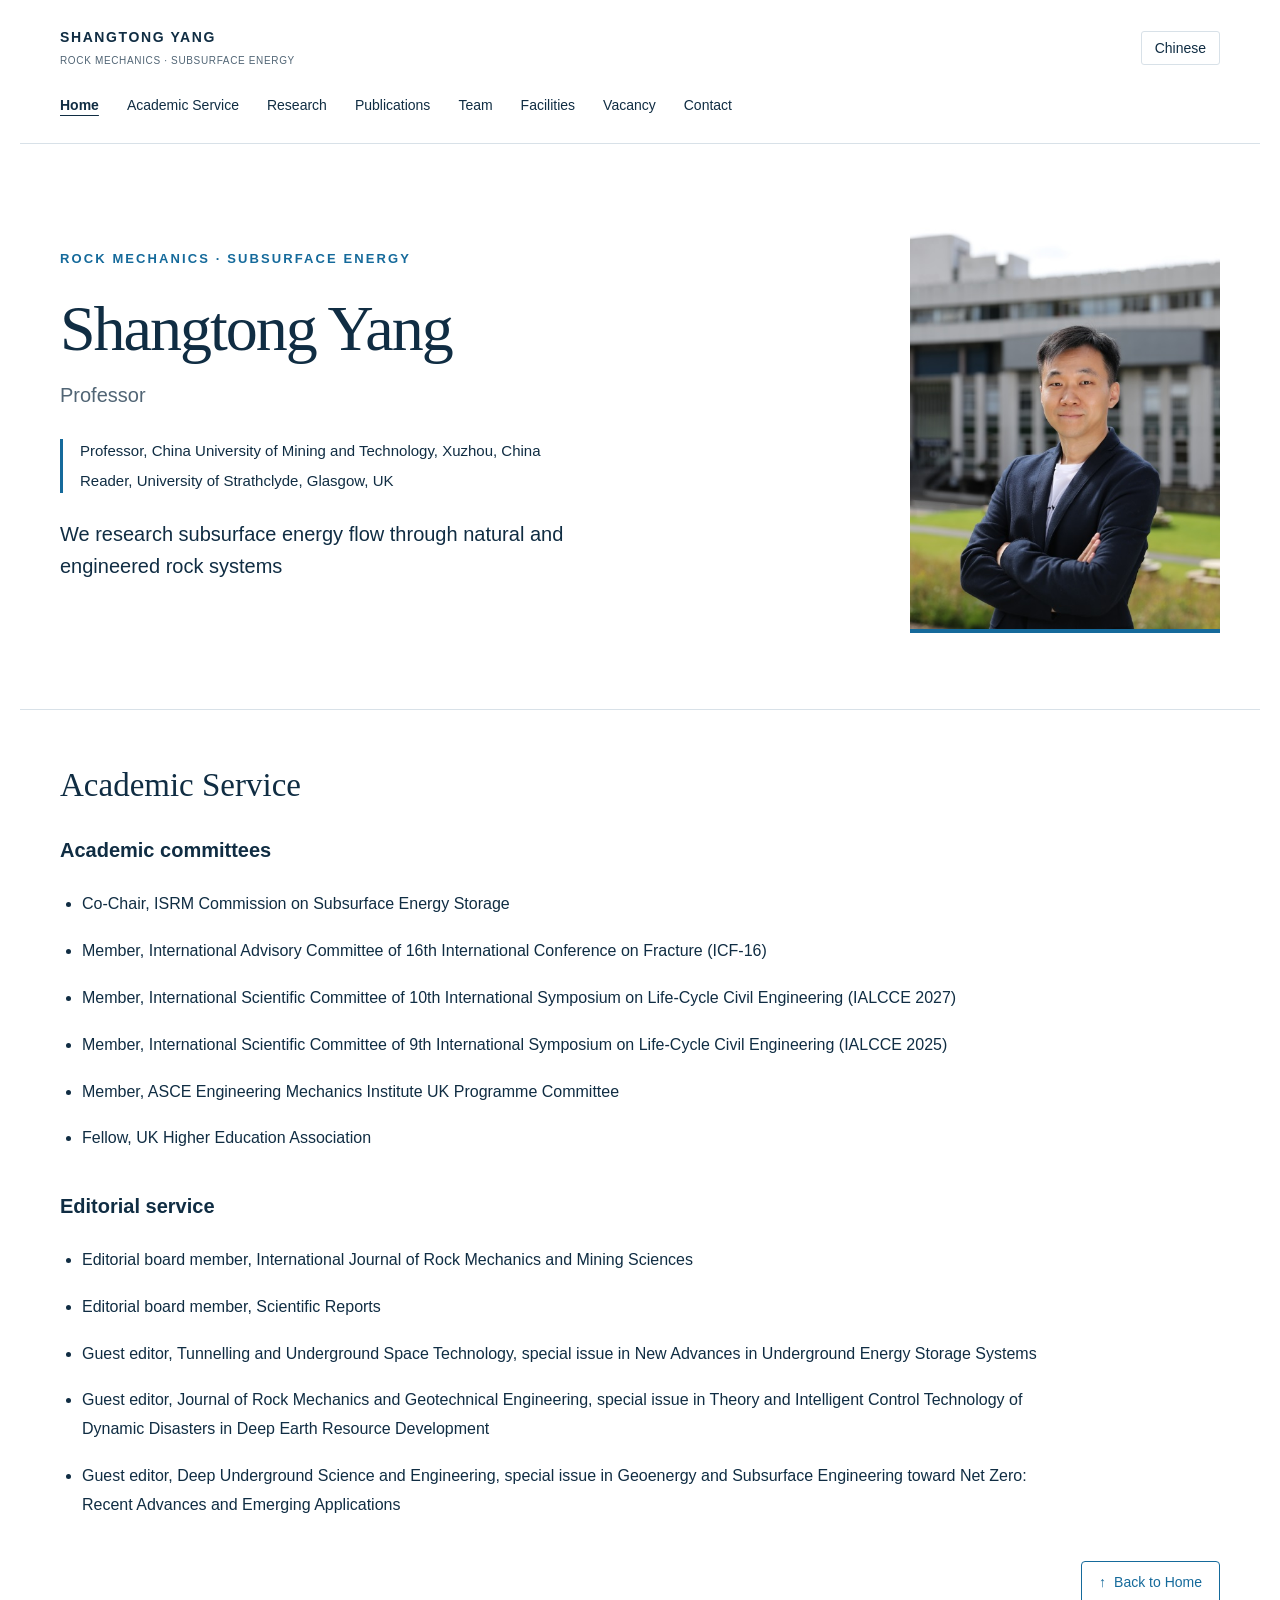
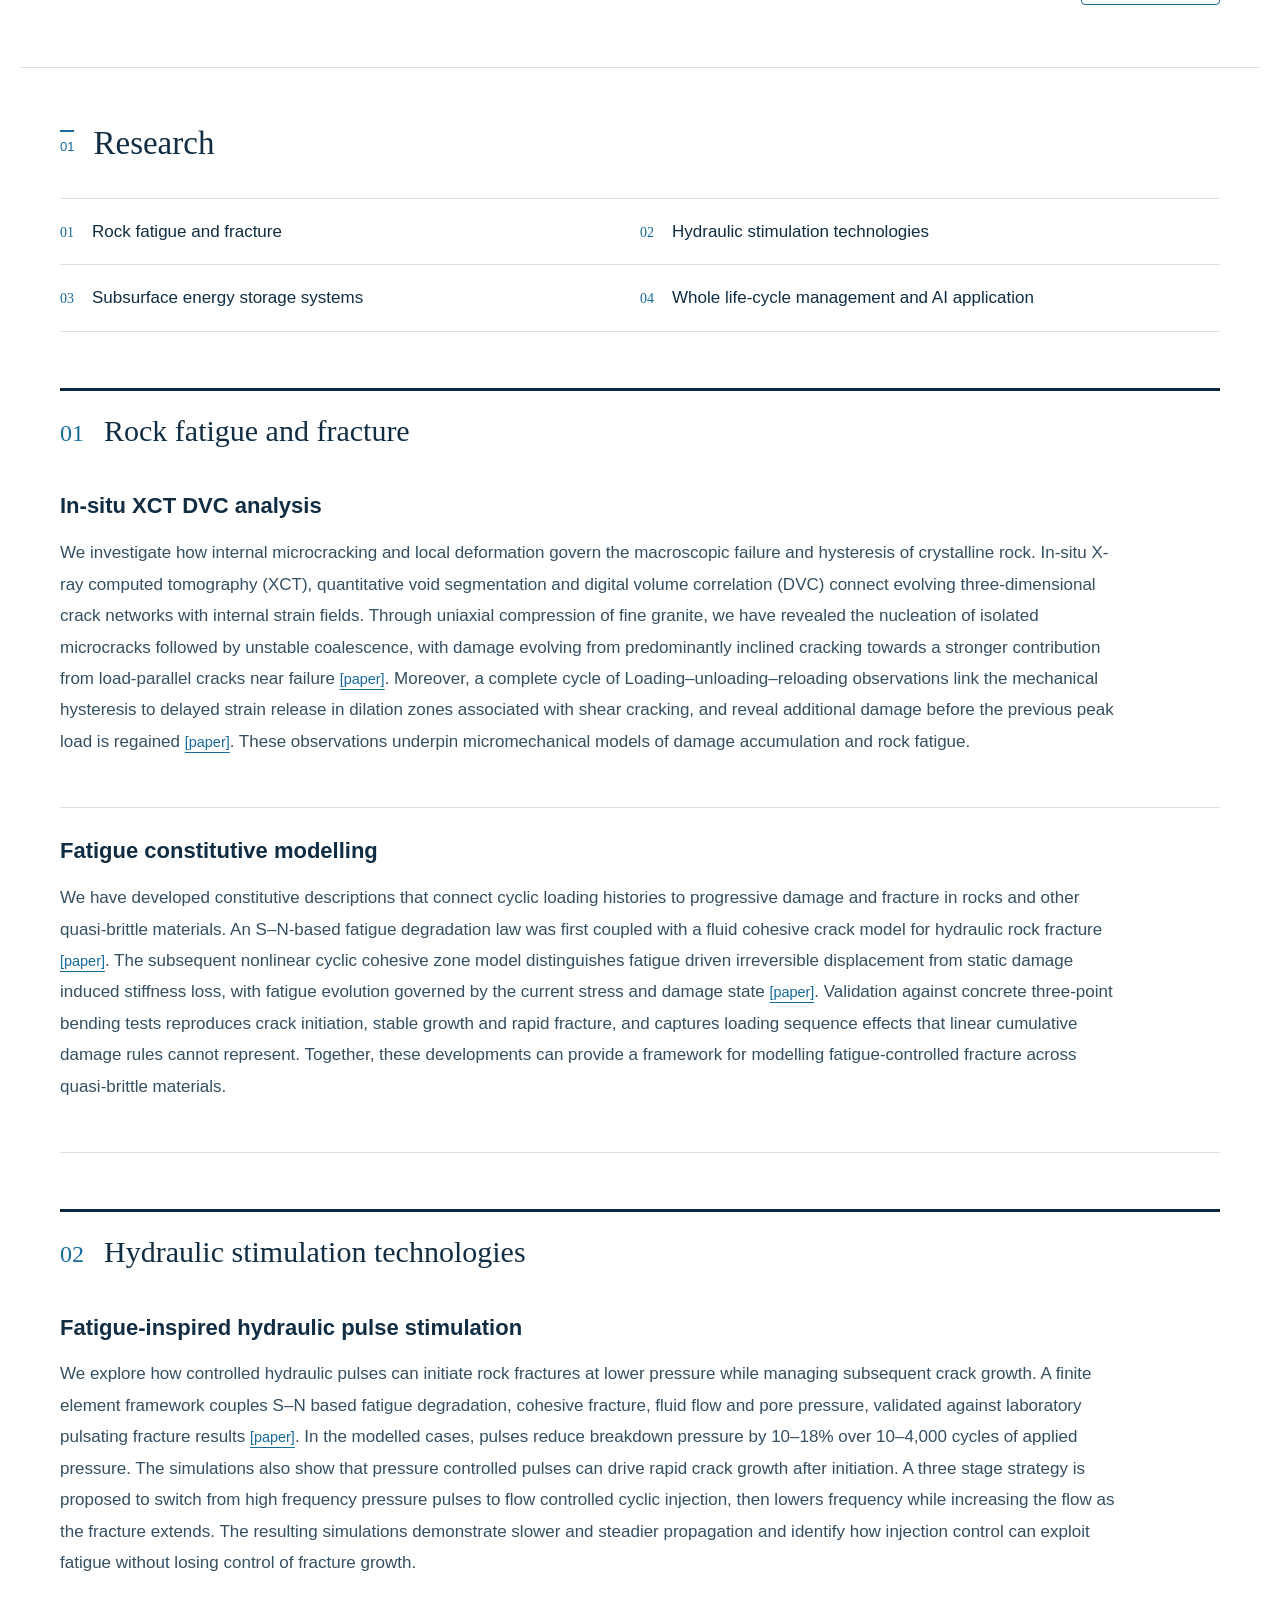
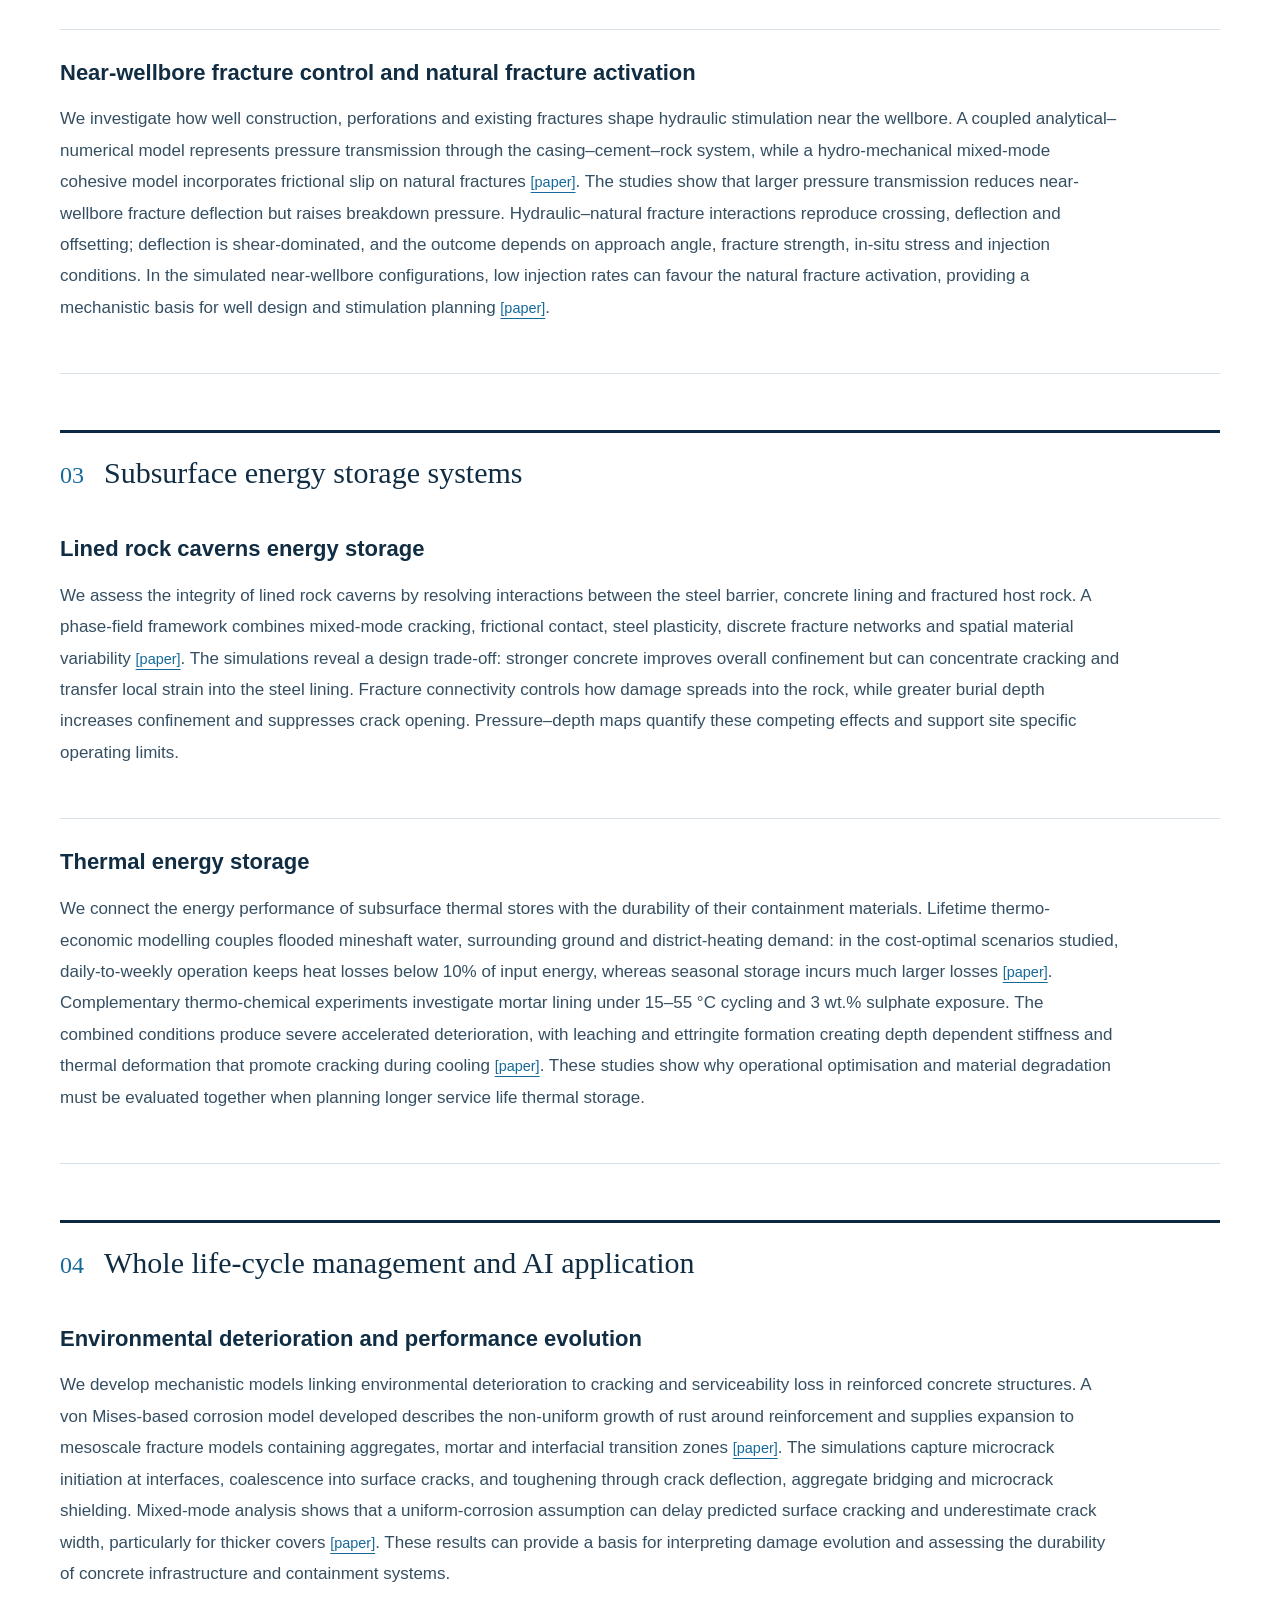
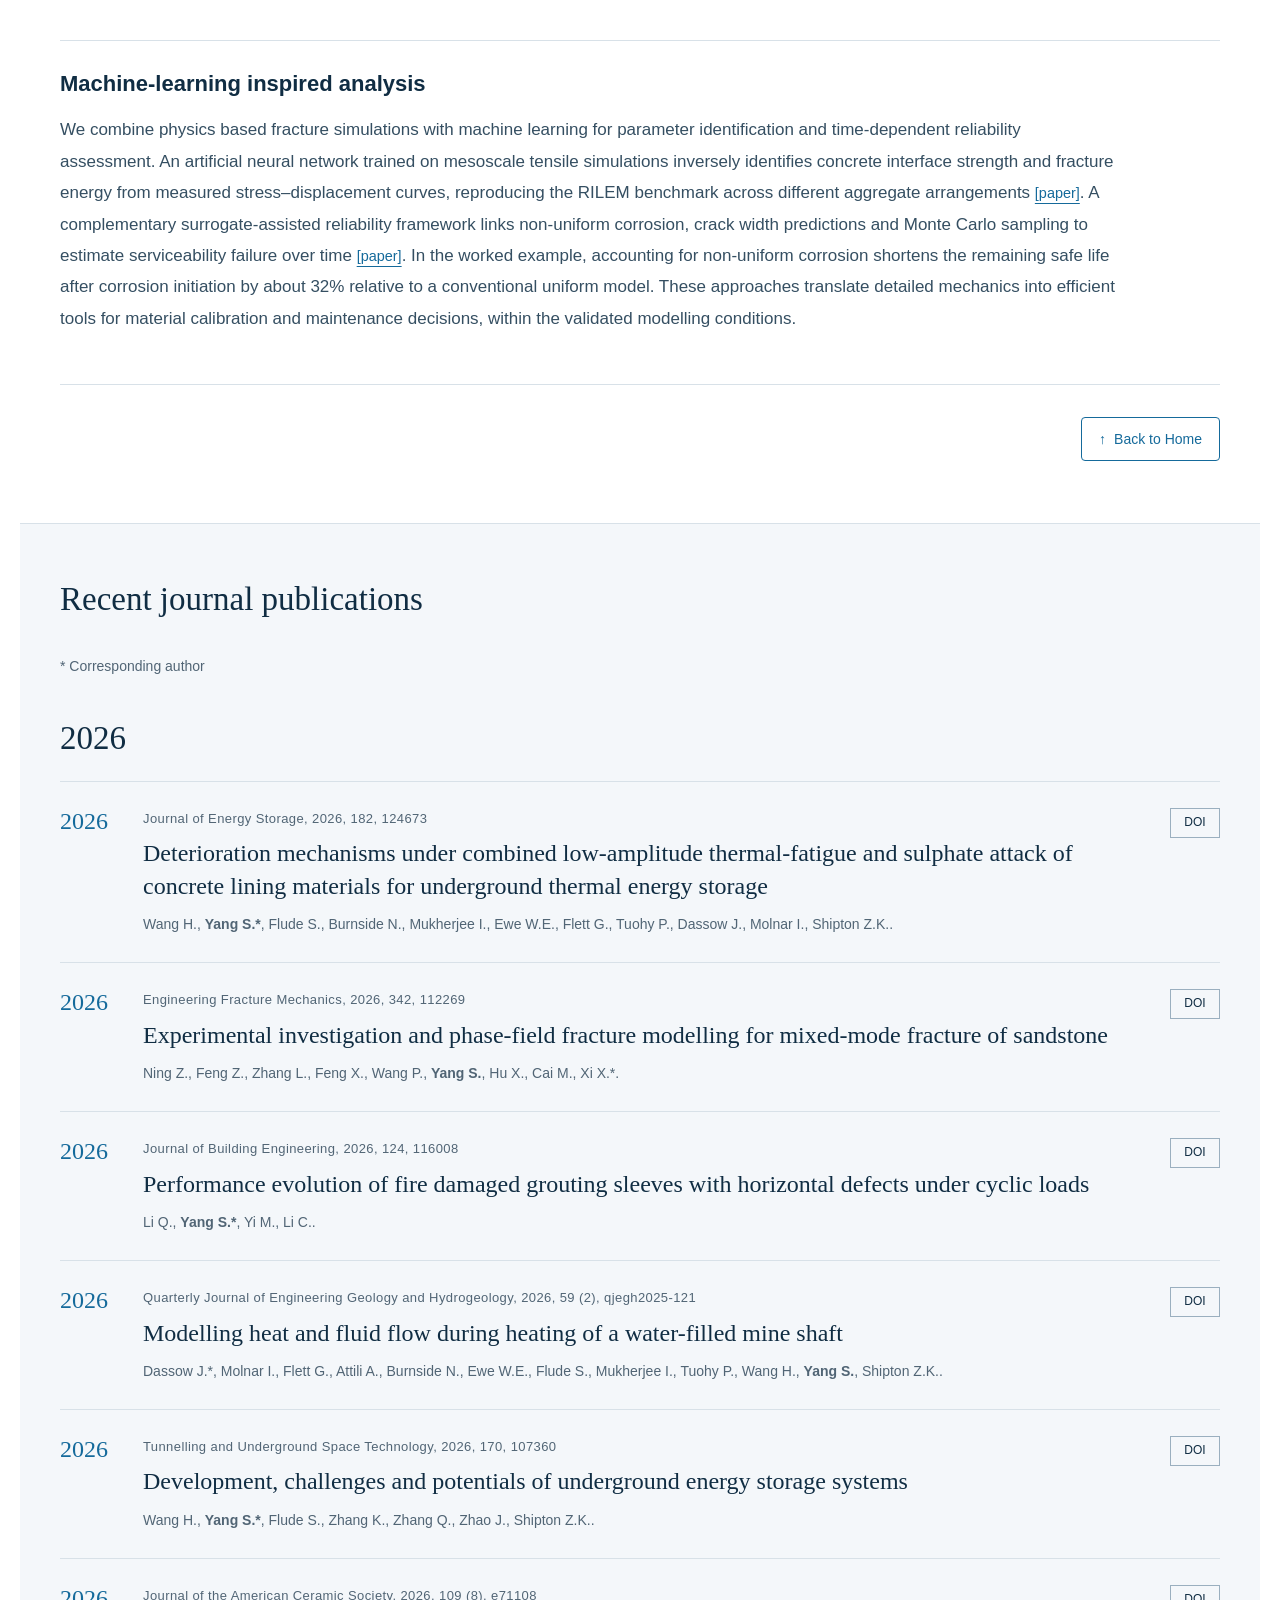
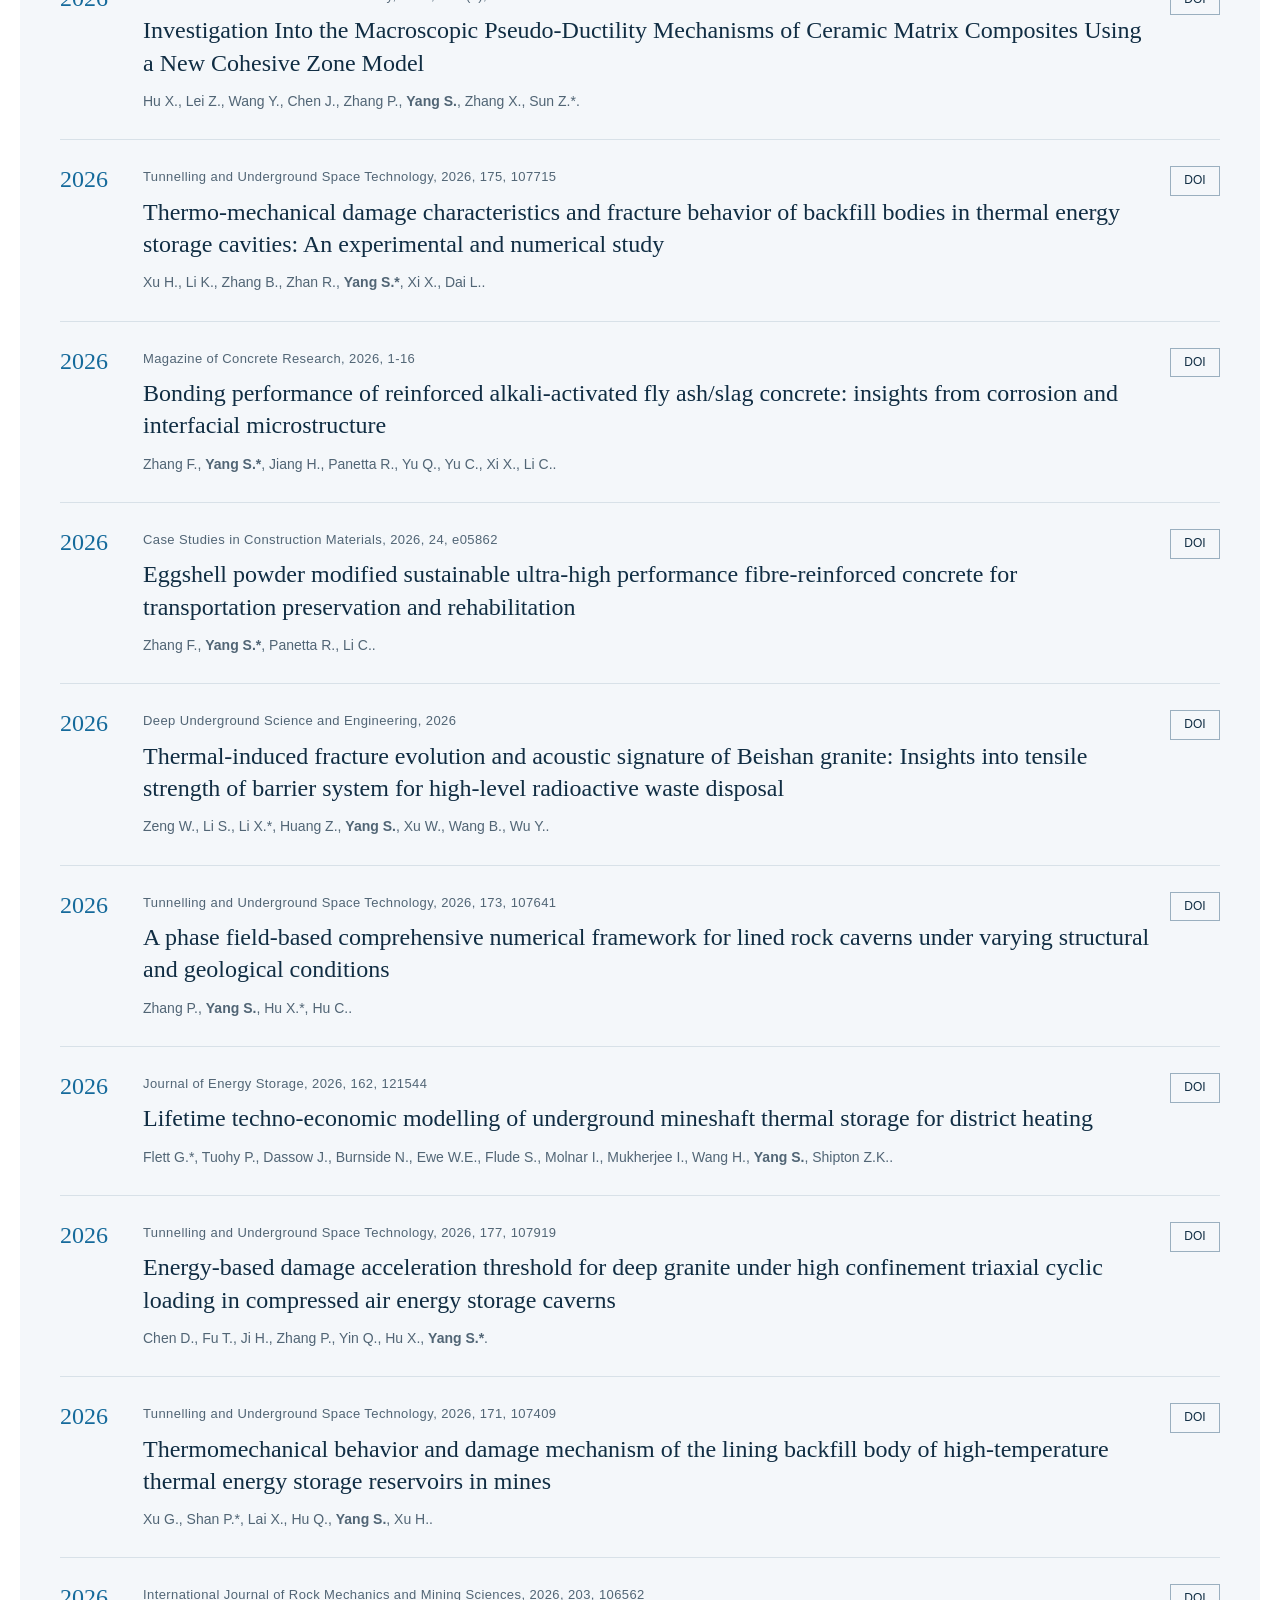
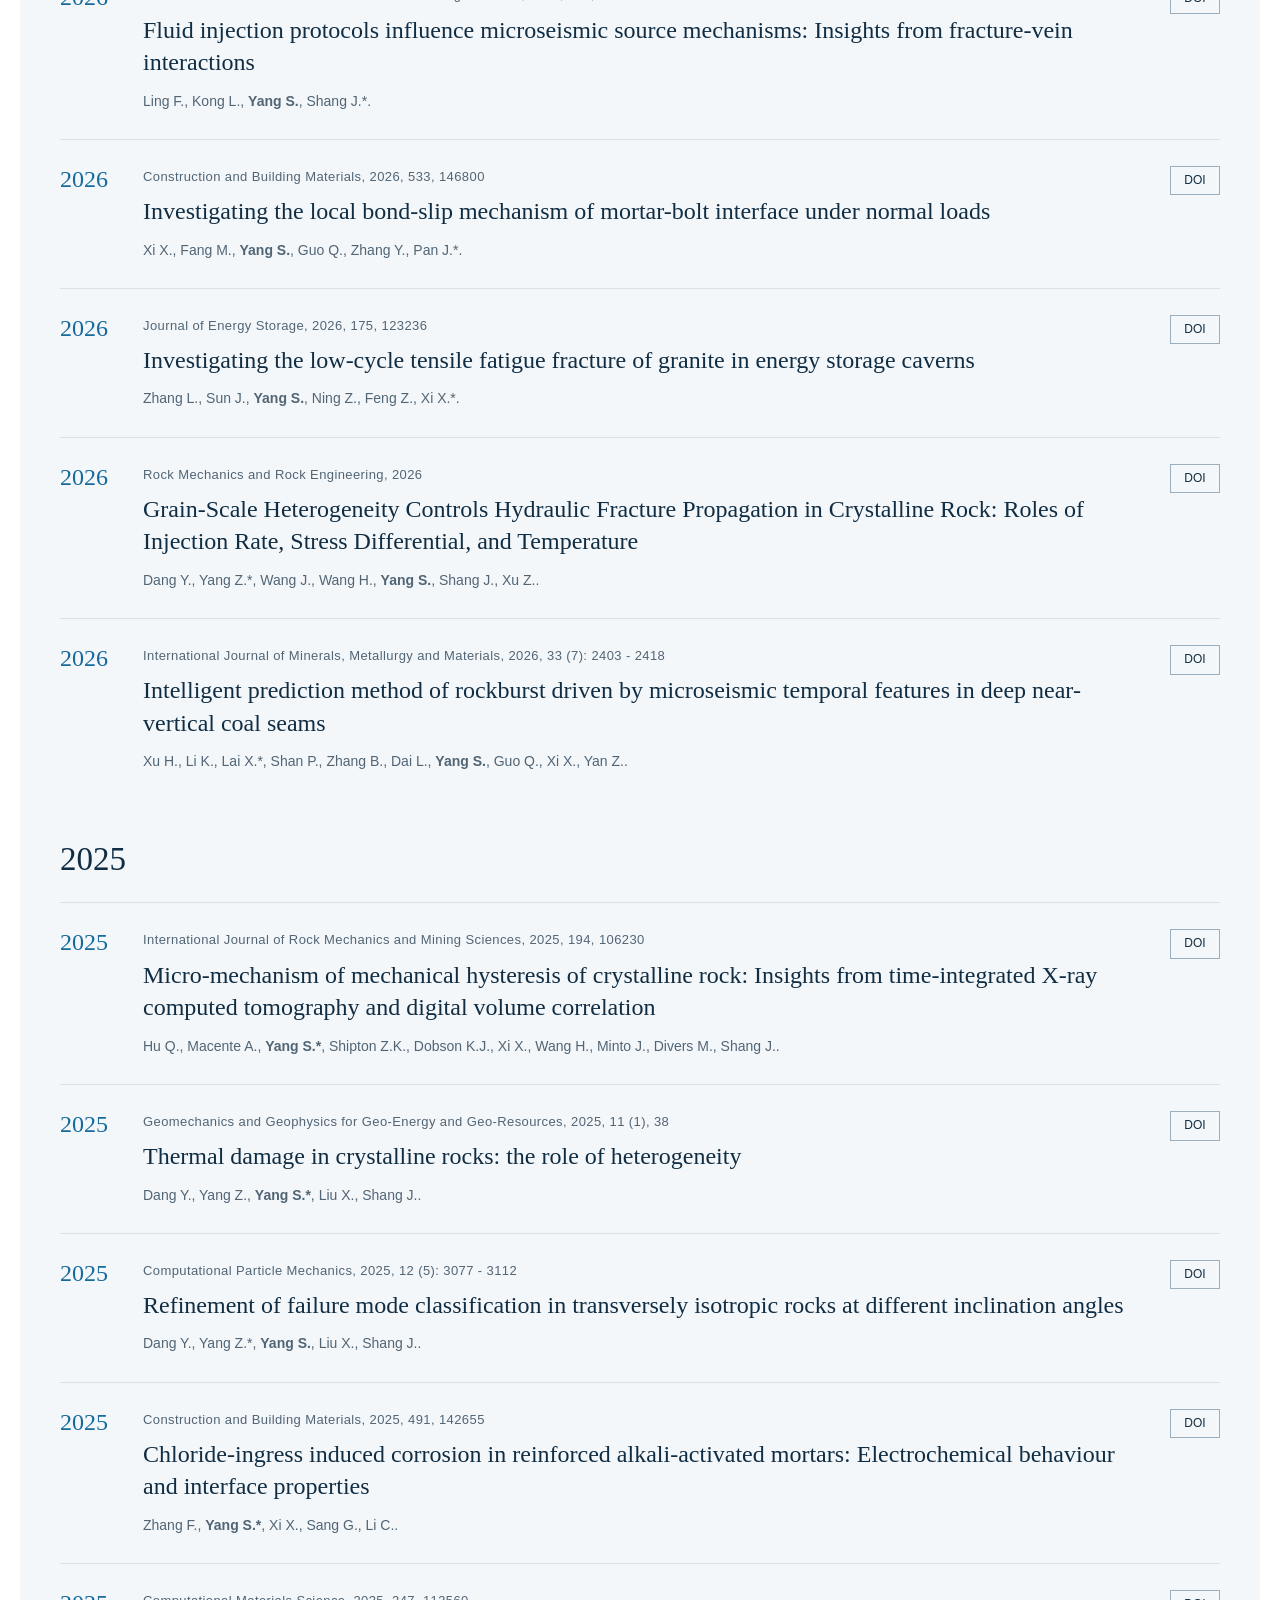
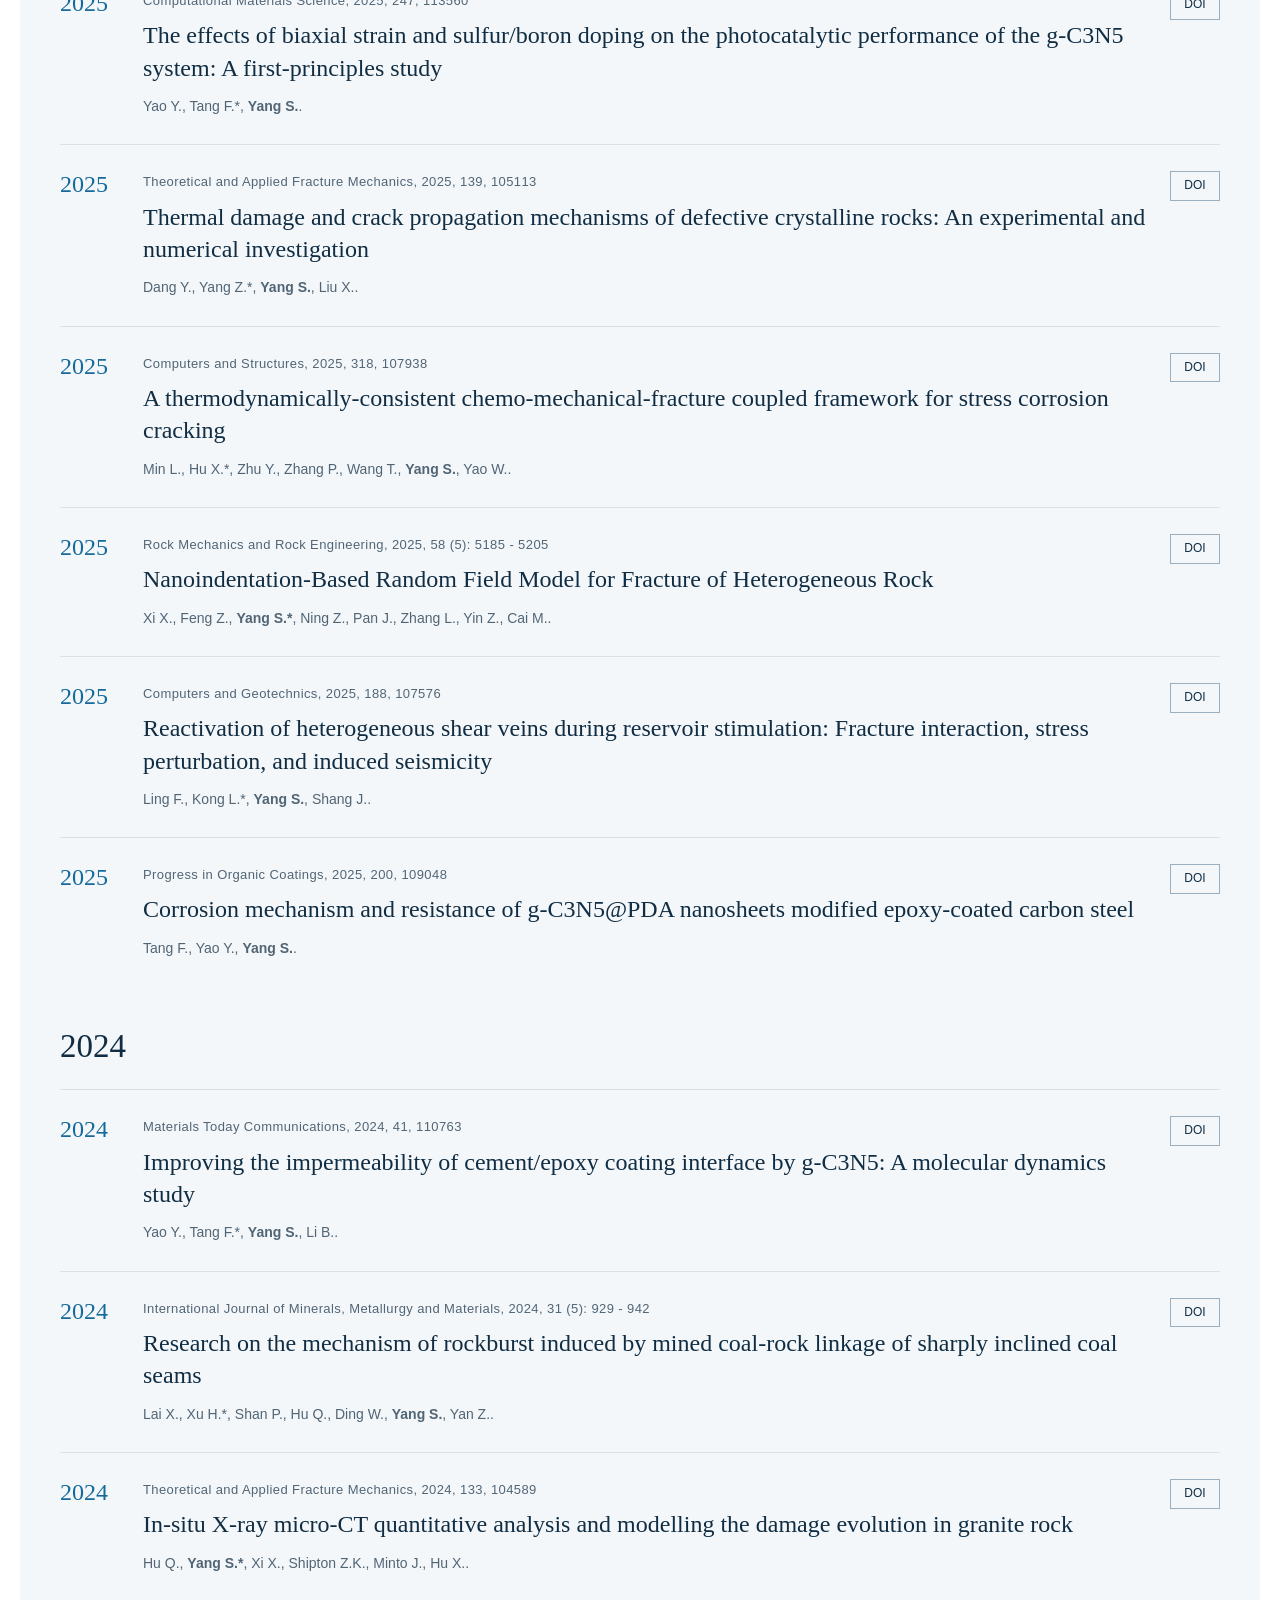
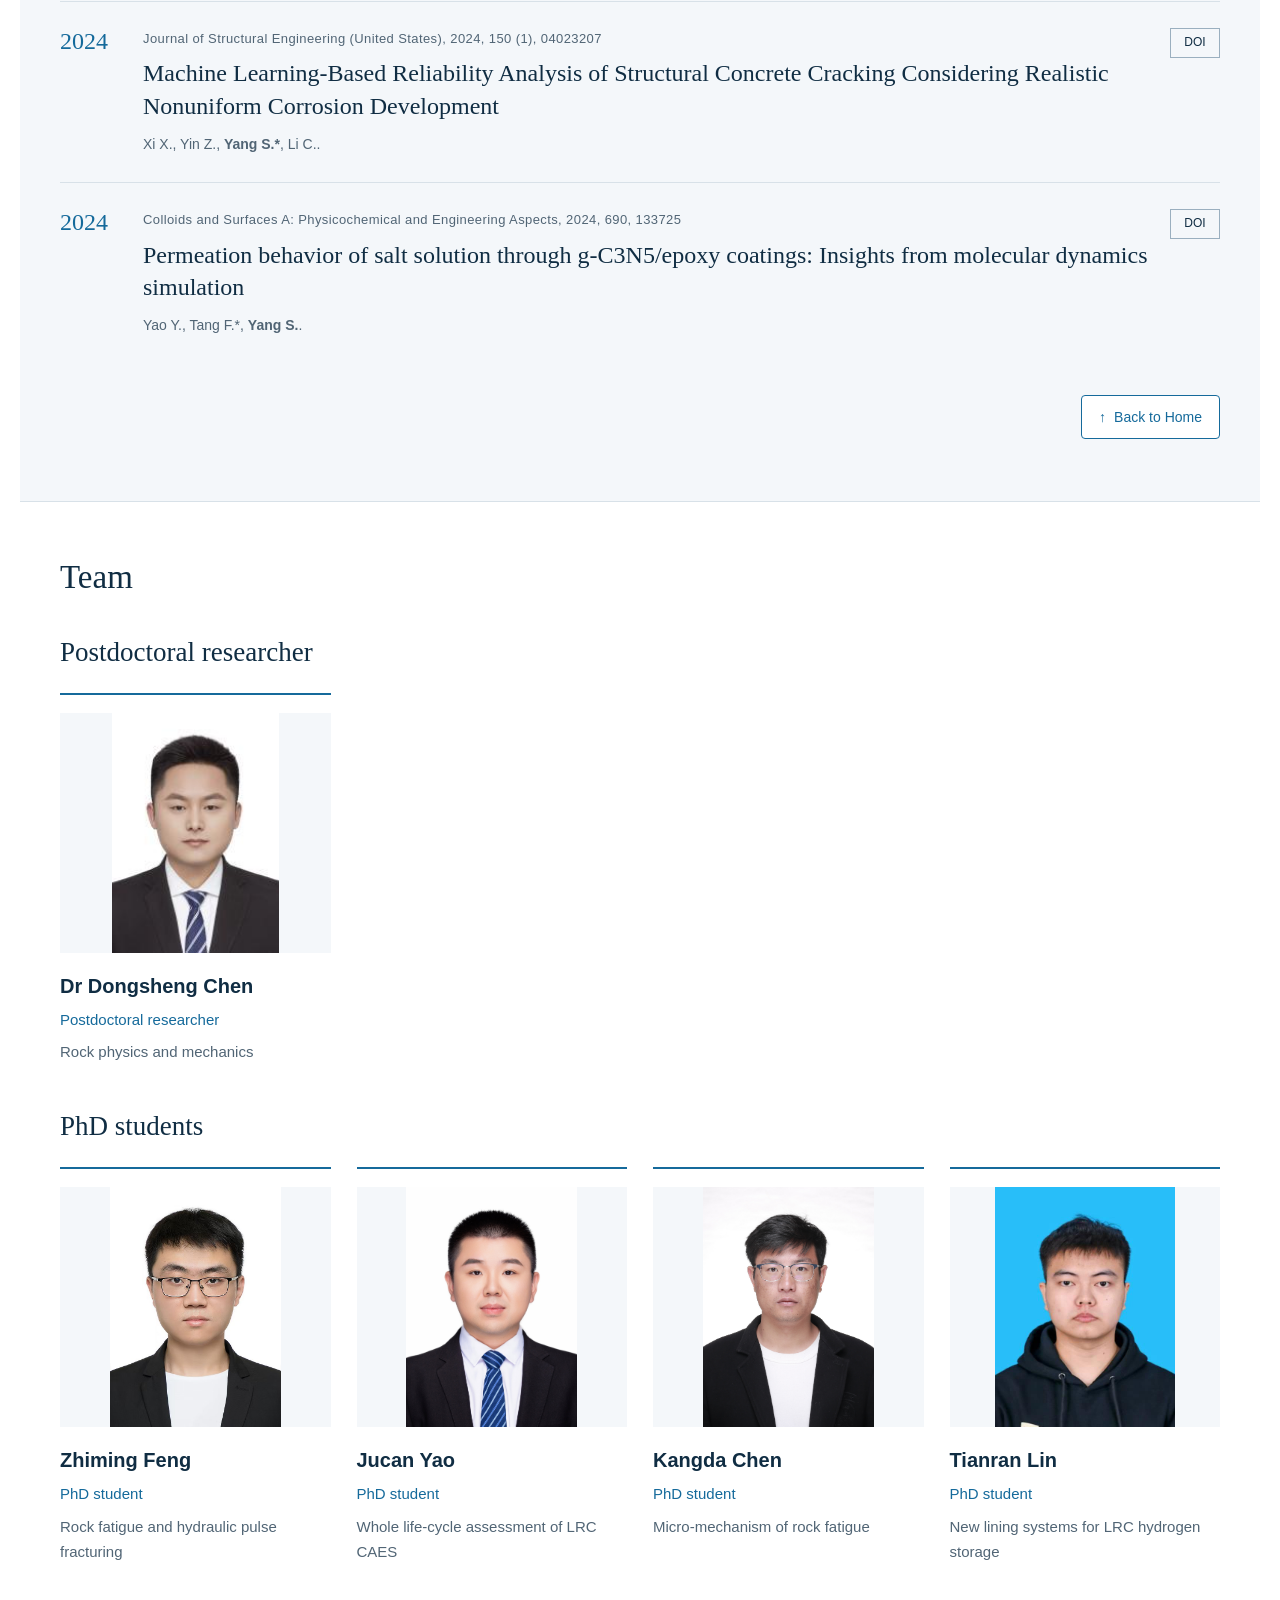
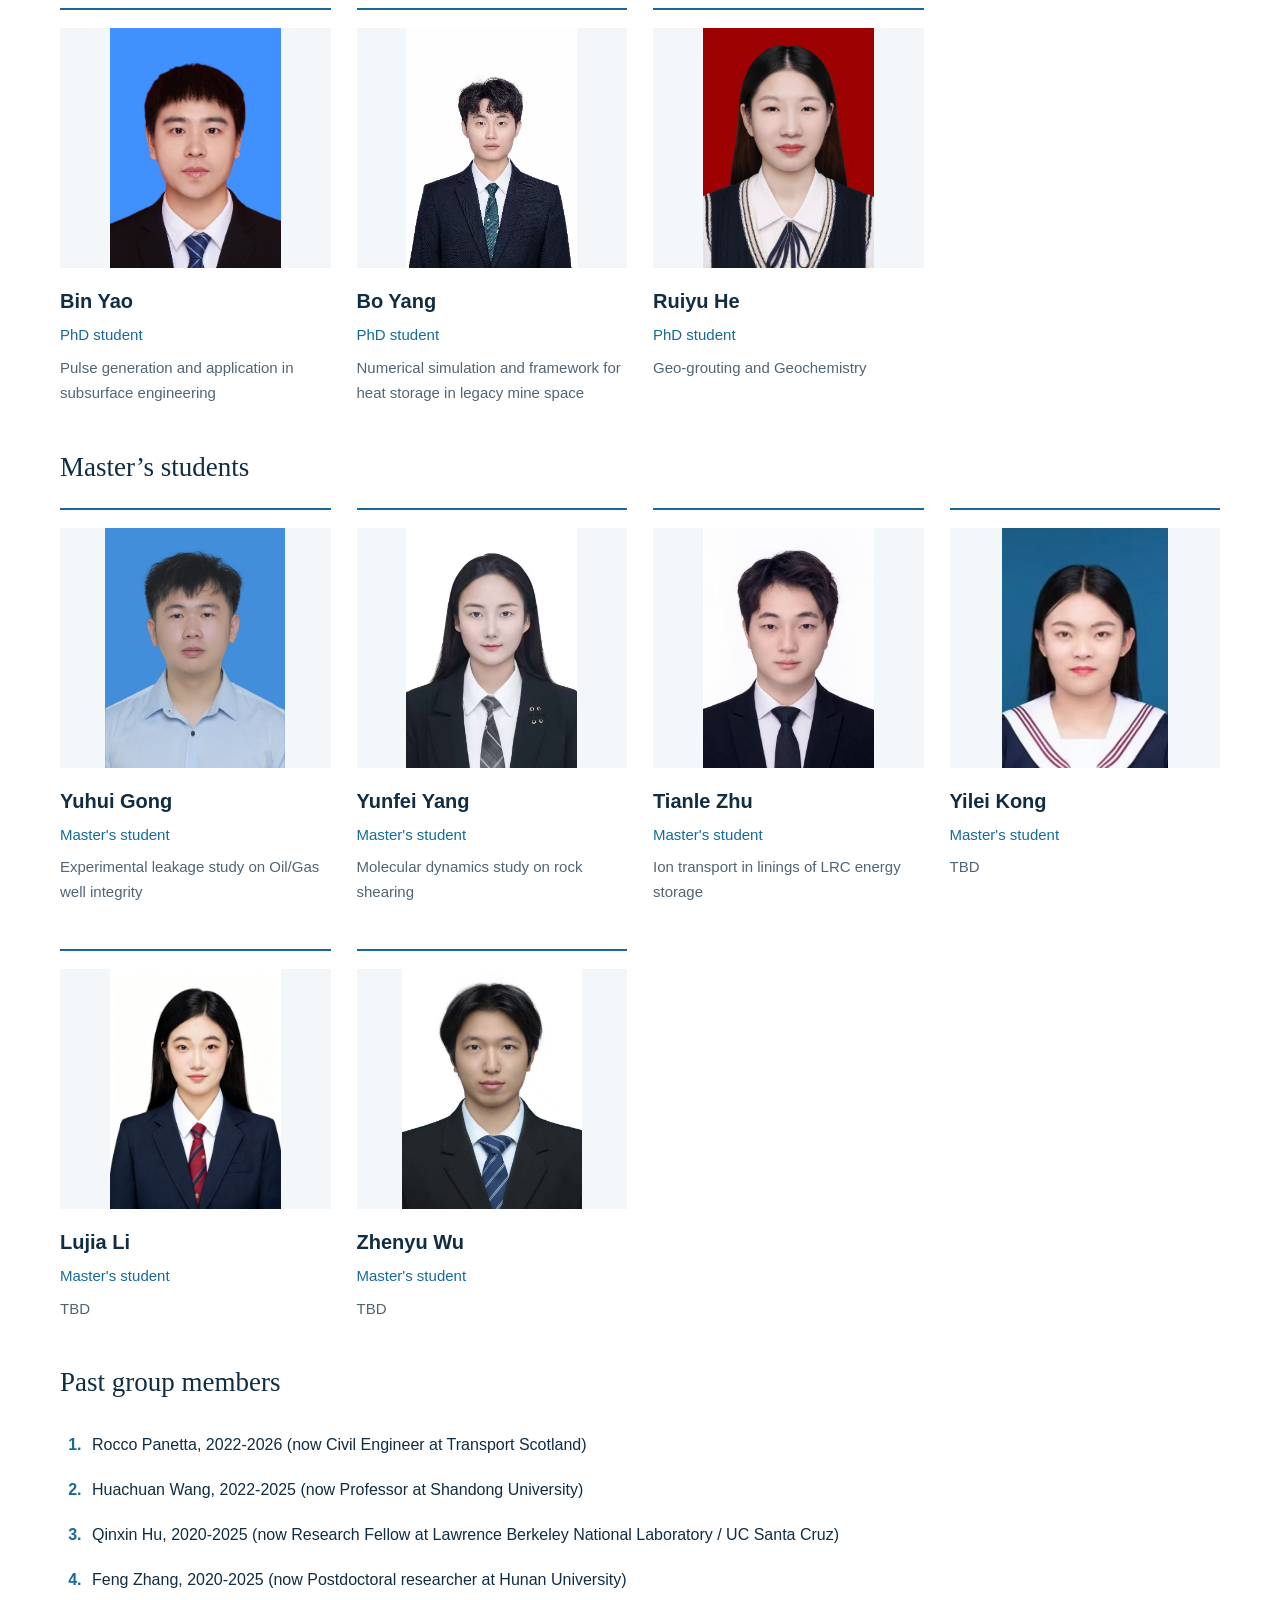
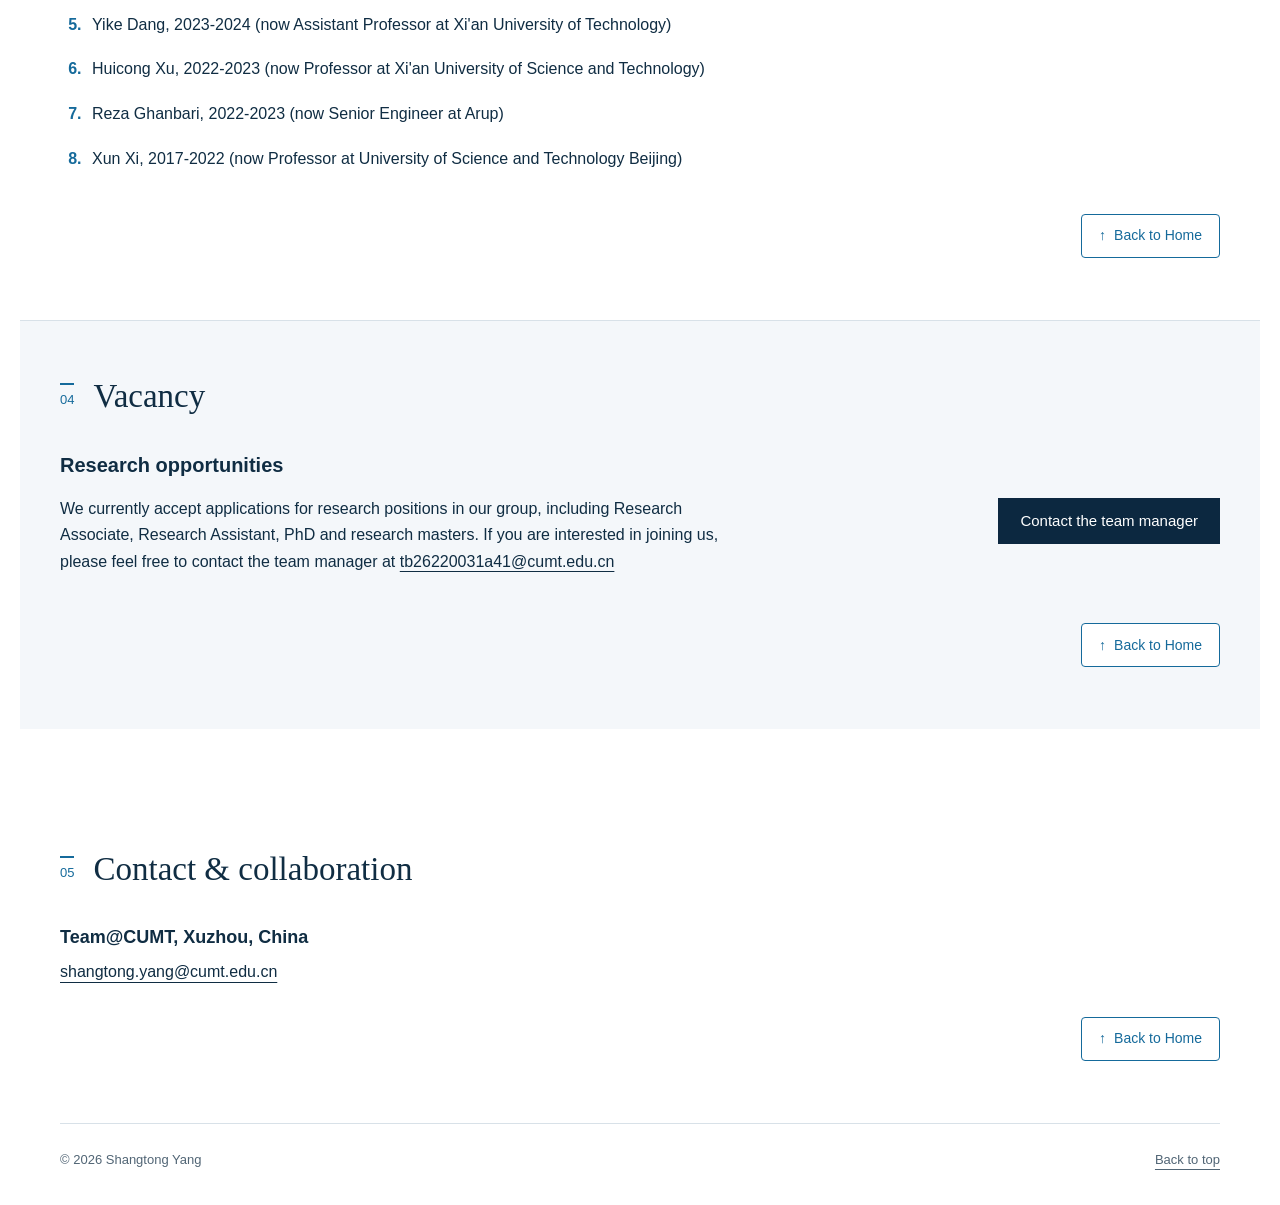
==== commit 8b4084ab: "Add files via upload" ====
--- a/index.html
+++ b/index.html
@@ -34,14 +34,14 @@
 
 
 
-<section class="section publications" id="publications"><div class="section-heading"><h2 data-en="Recent 3-year journal publications (2024-2026)" data-zh="近三年期刊论文（2024–2026）">Recent 3-year journal publications (2024-2026)</h2></div><p class="publication-note" data-en="* Corresponding author" data-zh="* 通讯作者">* Corresponding author</p><div><section class="publication-year" id="year-2026"><h2>2026</h2><div class="papers"><article><span class="year">2026</span><div><p class="journal">Journal of Energy Storage, 2026, 182, 124673</p><h3><a href="https://doi.org/10.1016/j.est.2026.124673">Deterioration mechanisms under combined low-amplitude thermal-fatigue and sulphate attack of concrete lining materials for underground thermal energy storage</a></h3><p class="authors">Wang H., <strong>Yang S.*</strong>, Flude S., Burnside N., Mukherjee I., Ewe W.E., Flett G., Tuohy P., Dassow J., Molnar I., Shipton Z.K..</p></div><a class="doi" href="https://doi.org/10.1016/j.est.2026.124673" aria-label="DOI: Deterioration mechanisms under combined low-amplitude thermal-fatigue and sulphate attack of concrete lining materials for underground thermal energy storage">DOI</a></article><article><span class="year">2026</span><div><p class="journal">Engineering Fracture Mechanics, 2026, 342, 112269</p><h3><a href="https://doi.org/10.1016/j.engfracmech.2026.112269">Experimental investigation and phase-field fracture modelling for mixed-mode fracture of sandstone</a></h3><p class="authors">Ning Z., Feng Z., Zhang L., Feng X., Wang P., <strong>Yang S.</strong>, Hu X., Cai M., Xi X.*.</p></div><a class="doi" href="https://doi.org/10.1016/j.engfracmech.2026.112269" aria-label="DOI: Experimental investigation and phase-field fracture modelling for mixed-mode fracture of sandstone">DOI</a></article><article><span class="year">2026</span><div><p class="journal">Journal of Building Engineering, 2026, 124, 116008</p><h3><a href="https://doi.org/10.1016/j.jobe.2026.116008">Performance evolution of fire damaged grouting sleeves with horizontal defects under cyclic loads</a></h3><p class="authors">Li Q., <strong>Yang S.*</strong>, Yi M., Li C..</p></div><a class="doi" href="https://doi.org/10.1016/j.jobe.2026.116008" aria-label="DOI: Performance evolution of fire damaged grouting sleeves with horizontal defects under cyclic loads">DOI</a></article><article><span class="year">2026</span><div><p class="journal">Quarterly Journal of Engineering Geology and Hydrogeology, 2026, 59 (2), qjegh2025-121</p><h3><a href="https://doi.org/10.1144/qjegh2025-121">Modelling heat and fluid flow during heating of a water-filled mine shaft</a></h3><p class="authors">Dassow J.*, Molnar I., Flett G., Attili A., Burnside N., Ewe W.E., Flude S., Mukherjee I., Tuohy P., Wang H., <strong>Yang S.</strong>, Shipton Z.K..</p></div><a class="doi" href="https://doi.org/10.1144/qjegh2025-121" aria-label="DOI: Modelling heat and fluid flow during heating of a water-filled mine shaft">DOI</a></article><article><span class="year">2026</span><div><p class="journal">Tunnelling and Underground Space Technology, 2026, 170, 107360</p><h3><a href="https://doi.org/10.1016/j.tust.2025.107360">Development, challenges and potentials of underground energy storage systems</a></h3><p class="authors">Wang H., <strong>Yang S.*</strong>, Flude S., Zhang K., Zhang Q., Zhao J., Shipton Z.K..</p></div><a class="doi" href="https://doi.org/10.1016/j.tust.2025.107360" aria-label="DOI: Development, challenges and potentials of underground energy storage systems">DOI</a></article><article><span class="year">2026</span><div><p class="journal">Journal of the American Ceramic Society, 2026, 109 (8), e71108</p><h3><a href="https://doi.org/10.1111/jace.71108">Investigation Into the Macroscopic Pseudo-Ductility Mechanisms of Ceramic Matrix Composites Using a New Cohesive Zone Model</a></h3><p class="authors">Hu X., Lei Z., Wang Y., Chen J., Zhang P., <strong>Yang S.</strong>, Zhang X., Sun Z.*.</p></div><a class="doi" href="https://doi.org/10.1111/jace.71108" aria-label="DOI: Investigation Into the Macroscopic Pseudo-Ductility Mechanisms of Ceramic Matrix Composites Using a New Cohesive Zone Model">DOI</a></article><article><span class="year">2026</span><div><p class="journal">Tunnelling and Underground Space Technology, 2026, 175, 107715</p><h3><a href="https://doi.org/10.1016/j.tust.2026.107715">Thermo-mechanical damage characteristics and fracture behavior of backfill bodies in thermal energy storage cavities: An experimental and numerical study</a></h3><p class="authors">Xu H., Li K., Zhang B., Zhan R., <strong>Yang S.*</strong>, Xi X., Dai L..</p></div><a class="doi" href="https://doi.org/10.1016/j.tust.2026.107715" aria-label="DOI: Thermo-mechanical damage characteristics and fracture behavior of backfill bodies in thermal energy storage cavities: An experimental and numerical study">DOI</a></article><article><span class="year">2026</span><div><p class="journal">Magazine of Concrete Research, 2026, 1-16</p><h3><a href="https://doi.org/10.1680/jmacr.25.00560">Bonding performance of reinforced alkali-activated fly ash/slag concrete: insights from corrosion and interfacial microstructure</a></h3><p class="authors">Zhang F., <strong>Yang S.*</strong>, Jiang H., Panetta R., Yu Q., Yu C., Xi X., Li C..</p></div><a class="doi" href="https://doi.org/10.1680/jmacr.25.00560" aria-label="DOI: Bonding performance of reinforced alkali-activated fly ash/slag concrete: insights from corrosion and interfacial microstructure">DOI</a></article><article><span class="year">2026</span><div><p class="journal">Case Studies in Construction Materials, 2026, 24, e05862</p><h3><a href="https://doi.org/10.1016/j.cscm.2026.e05862">Eggshell powder modified sustainable ultra-high performance fibre-reinforced concrete for transportation preservation and rehabilitation</a></h3><p class="authors">Zhang F., <strong>Yang S.*</strong>, Panetta R., Li C..</p></div><a class="doi" href="https://doi.org/10.1016/j.cscm.2026.e05862" aria-label="DOI: Eggshell powder modified sustainable ultra-high performance fibre-reinforced concrete for transportation preservation and rehabilitation">DOI</a></article><article><span class="year">2026</span><div><p class="journal">Deep Underground Science and Engineering, 2026</p><h3><a href="https://doi.org/10.1002/dug2.70089">Thermal-induced fracture evolution and acoustic signature of Beishan granite: Insights into tensile strength of barrier system for high-level radioactive waste disposal</a></h3><p class="authors">Zeng W., Li S., Li X.*, Huang Z., <strong>Yang S.</strong>, Xu W., Wang B., Wu Y..</p></div><a class="doi" href="https://doi.org/10.1002/dug2.70089" aria-label="DOI: Thermal-induced fracture evolution and acoustic signature of Beishan granite: Insights into tensile strength of barrier system for high-level radioactive waste disposal">DOI</a></article><article><span class="year">2026</span><div><p class="journal">Tunnelling and Underground Space Technology, 2026, 173, 107641</p><h3><a href="https://doi.org/10.1016/j.tust.2026.107641">A phase field-based comprehensive numerical framework for lined rock caverns under varying structural and geological conditions</a></h3><p class="authors">Zhang P., <strong>Yang S.</strong>, Hu X.*, Hu C..</p></div><a class="doi" href="https://doi.org/10.1016/j.tust.2026.107641" aria-label="DOI: A phase field-based comprehensive numerical framework for lined rock caverns under varying structural and geological conditions">DOI</a></article><article><span class="year">2026</span><div><p class="journal">Journal of Energy Storage, 2026, 162, 121544</p><h3><a href="https://doi.org/10.1016/j.est.2026.121544">Lifetime techno-economic modelling of underground mineshaft thermal storage for district heating</a></h3><p class="authors">Flett G.*, Tuohy P., Dassow J., Burnside N., Ewe W.E., Flude S., Molnar I., Mukherjee I., Wang H., <strong>Yang S.</strong>, Shipton Z.K..</p></div><a class="doi" href="https://doi.org/10.1016/j.est.2026.121544" aria-label="DOI: Lifetime techno-economic modelling of underground mineshaft thermal storage for district heating">DOI</a></article><article><span class="year">2026</span><div><p class="journal">Tunnelling and Underground Space Technology, 2026, 177, 107919</p><h3><a href="https://doi.org/10.1016/j.tust.2026.107919">Energy-based damage acceleration threshold for deep granite under high confinement triaxial cyclic loading in compressed air energy storage caverns</a></h3><p class="authors">Chen D., Fu T., Ji H., Zhang P., Yin Q., Hu X., <strong>Yang S.*</strong>.</p></div><a class="doi" href="https://doi.org/10.1016/j.tust.2026.107919" aria-label="DOI: Energy-based damage acceleration threshold for deep granite under high confinement triaxial cyclic loading in compressed air energy storage caverns">DOI</a></article><article><span class="year">2026</span><div><p class="journal">Tunnelling and Underground Space Technology, 2026, 171, 107409</p><h3><a href="https://doi.org/10.1016/j.tust.2025.107409">Thermomechanical behavior and damage mechanism of the lining backfill body of high-temperature thermal energy storage reservoirs in mines</a></h3><p class="authors">Xu G., Shan P.*, Lai X., Hu Q., <strong>Yang S.</strong>, Xu H..</p></div><a class="doi" href="https://doi.org/10.1016/j.tust.2025.107409" aria-label="DOI: Thermomechanical behavior and damage mechanism of the lining backfill body of high-temperature thermal energy storage reservoirs in mines">DOI</a></article><article><span class="year">2026</span><div><p class="journal">International Journal of Rock Mechanics and Mining Sciences, 2026, 203, 106562</p><h3><a href="https://doi.org/10.1016/j.ijrmms.2026.106562">Fluid injection protocols influence microseismic source mechanisms: Insights from fracture-vein interactions</a></h3><p class="authors">Ling F., Kong L., <strong>Yang S.</strong>, Shang J.*.</p></div><a class="doi" href="https://doi.org/10.1016/j.ijrmms.2026.106562" aria-label="DOI: Fluid injection protocols influence microseismic source mechanisms: Insights from fracture-vein interactions">DOI</a></article><article><span class="year">2026</span><div><p class="journal">Construction and Building Materials, 2026, 533, 146800</p><h3><a href="https://doi.org/10.1016/j.conbuildmat.2026.146800">Investigating the local bond-slip mechanism of mortar-bolt interface under normal loads</a></h3><p class="authors">Xi X., Fang M., <strong>Yang S.</strong>, Guo Q., Zhang Y., Pan J.*.</p></div><a class="doi" href="https://doi.org/10.1016/j.conbuildmat.2026.146800" aria-label="DOI: Investigating the local bond-slip mechanism of mortar-bolt interface under normal loads">DOI</a></article><article><span class="year">2026</span><div><p class="journal">Journal of Energy Storage, 2026, 175, 123236</p><h3><a href="https://doi.org/10.1016/j.est.2026.123236">Investigating the low-cycle tensile fatigue fracture of granite in energy storage caverns</a></h3><p class="authors">Zhang L., Sun J., <strong>Yang S.</strong>, Ning Z., Feng Z., Xi X.*.</p></div><a class="doi" href="https://doi.org/10.1016/j.est.2026.123236" aria-label="DOI: Investigating the low-cycle tensile fatigue fracture of granite in energy storage caverns">DOI</a></article><article><span class="year">2026</span><div><p class="journal">Rock Mechanics and Rock Engineering, 2026</p><h3><a href="https://doi.org/10.1007/s00603-026-05590-0">Grain-Scale Heterogeneity Controls Hydraulic Fracture Propagation in Crystalline Rock: Roles of Injection Rate, Stress Differential, and Temperature</a></h3><p class="authors">Dang Y., Yang Z.*, Wang J., Wang H., <strong>Yang S.</strong>, Shang J., Xu Z..</p></div><a class="doi" href="https://doi.org/10.1007/s00603-026-05590-0" aria-label="DOI: Grain-Scale Heterogeneity Controls Hydraulic Fracture Propagation in Crystalline Rock: Roles of Injection Rate, Stress Differential, and Temperature">DOI</a></article><article><span class="year">2026</span><div><p class="journal">International Journal of Minerals, Metallurgy and Materials, 2026, 33 (7): 2403 - 2418</p><h3><a href="https://doi.org/10.1007/s12613-026-3408-7">Intelligent prediction method of rockburst driven by microseismic temporal features in deep near-vertical coal seams</a></h3><p class="authors">Xu H., Li K., Lai X.*, Shan P., Zhang B., Dai L., <strong>Yang S.</strong>, Guo Q., Xi X., Yan Z..</p></div><a class="doi" href="https://doi.org/10.1007/s12613-026-3408-7" aria-label="DOI: Intelligent prediction method of rockburst driven by microseismic temporal features in deep near-vertical coal seams">DOI</a></article></div></section><section class="publication-year" id="year-2025"><h2>2025</h2><div class="papers"><article><span class="year">2025</span><div><p class="journal">International Journal of Rock Mechanics and Mining Sciences, 2025, 194, 106230</p><h3><a href="https://doi.org/10.1016/j.ijrmms.2025.106230">Micro-mechanism of mechanical hysteresis of crystalline rock: Insights from time-integrated X-ray computed tomography and digital volume correlation</a></h3><p class="authors">Hu Q., Macente A., <strong>Yang S.*</strong>, Shipton Z.K., Dobson K.J., Xi X., Wang H., Minto J., Divers M., Shang J..</p></div><a class="doi" href="https://doi.org/10.1016/j.ijrmms.2025.106230" aria-label="DOI: Micro-mechanism of mechanical hysteresis of crystalline rock: Insights from time-integrated X-ray computed tomography and digital volume correlation">DOI</a></article><article><span class="year">2025</span><div><p class="journal">Geomechanics and Geophysics for Geo-Energy and Geo-Resources, 2025, 11 (1), 38</p><h3><a href="https://doi.org/10.1007/s40948-025-00955-1">Thermal damage in crystalline rocks: the role of heterogeneity</a></h3><p class="authors">Dang Y., Yang Z., <strong>Yang S.*</strong>, Liu X., Shang J..</p></div><a class="doi" href="https://doi.org/10.1007/s40948-025-00955-1" aria-label="DOI: Thermal damage in crystalline rocks: the role of heterogeneity">DOI</a></article><article><span class="year">2025</span><div><p class="journal">Computational Particle Mechanics, 2025, 12 (5): 3077 - 3112</p><h3><a href="https://doi.org/10.1007/s40571-025-00960-x">Refinement of failure mode classification in transversely isotropic rocks at different inclination angles</a></h3><p class="authors">Dang Y., Yang Z.*, <strong>Yang S.</strong>, Liu X., Shang J..</p></div><a class="doi" href="https://doi.org/10.1007/s40571-025-00960-x" aria-label="DOI: Refinement of failure mode classification in transversely isotropic rocks at different inclination angles">DOI</a></article><article><span class="year">2025</span><div><p class="journal">Construction and Building Materials, 2025, 491, 142655</p><h3><a href="https://doi.org/10.1016/j.conbuildmat.2025.142655">Chloride-ingress induced corrosion in reinforced alkali-activated mortars: Electrochemical behaviour and interface properties</a></h3><p class="authors">Zhang F., <strong>Yang S.*</strong>, Xi X., Sang G., Li C..</p></div><a class="doi" href="https://doi.org/10.1016/j.conbuildmat.2025.142655" aria-label="DOI: Chloride-ingress induced corrosion in reinforced alkali-activated mortars: Electrochemical behaviour and interface properties">DOI</a></article><article><span class="year">2025</span><div><p class="journal">Computational Materials Science, 2025, 247, 113560</p><h3><a href="https://doi.org/10.1016/j.commatsci.2024.113560">The effects of biaxial strain and sulfur/boron doping on the photocatalytic performance of the g-C3N5 system: A first-principles study</a></h3><p class="authors">Yao Y., Tang F.*, <strong>Yang S.</strong>.</p></div><a class="doi" href="https://doi.org/10.1016/j.commatsci.2024.113560" aria-label="DOI: The effects of biaxial strain and sulfur/boron doping on the photocatalytic performance of the g-C3N5 system: A first-principles study">DOI</a></article><article><span class="year">2025</span><div><p class="journal">Theoretical and Applied Fracture Mechanics, 2025, 139, 105113</p><h3><a href="https://doi.org/10.1016/j.tafmec.2025.105113">Thermal damage and crack propagation mechanisms of defective crystalline rocks: An experimental and numerical investigation</a></h3><p class="authors">Dang Y., Yang Z.*, <strong>Yang S.</strong>, Liu X..</p></div><a class="doi" href="https://doi.org/10.1016/j.tafmec.2025.105113" aria-label="DOI: Thermal damage and crack propagation mechanisms of defective crystalline rocks: An experimental and numerical investigation">DOI</a></article><article><span class="year">2025</span><div><p class="journal">Computers and Structures, 2025, 318, 107938</p><h3><a href="https://doi.org/10.1016/j.compstruc.2025.107938">A thermodynamically-consistent chemo-mechanical-fracture coupled framework for stress corrosion cracking</a></h3><p class="authors">Min L., Hu X.*, Zhu Y., Zhang P., Wang T., <strong>Yang S.</strong>, Yao W..</p></div><a class="doi" href="https://doi.org/10.1016/j.compstruc.2025.107938" aria-label="DOI: A thermodynamically-consistent chemo-mechanical-fracture coupled framework for stress corrosion cracking">DOI</a></article><article><span class="year">2025</span><div><p class="journal">Rock Mechanics and Rock Engineering, 2025, 58 (5): 5185 - 5205</p><h3><a href="https://doi.org/10.1007/s00603-025-04420-z">Nanoindentation-Based Random Field Model for Fracture of Heterogeneous Rock</a></h3><p class="authors">Xi X., Feng Z., <strong>Yang S.*</strong>, Ning Z., Pan J., Zhang L., Yin Z., Cai M..</p></div><a class="doi" href="https://doi.org/10.1007/s00603-025-04420-z" aria-label="DOI: Nanoindentation-Based Random Field Model for Fracture of Heterogeneous Rock">DOI</a></article><article><span class="year">2025</span><div><p class="journal">Computers and Geotechnics, 2025, 188, 107576</p><h3><a href="https://doi.org/10.1016/j.compgeo.2025.107576">Reactivation of heterogeneous shear veins during reservoir stimulation: Fracture interaction, stress perturbation, and induced seismicity</a></h3><p class="authors">Ling F., Kong L.*, <strong>Yang S.</strong>, Shang J..</p></div><a class="doi" href="https://doi.org/10.1016/j.compgeo.2025.107576" aria-label="DOI: Reactivation of heterogeneous shear veins during reservoir stimulation: Fracture interaction, stress perturbation, and induced seismicity">DOI</a></article><article><span class="year">2025</span><div><p class="journal">Progress in Organic Coatings, 2025, 200, 109048</p><h3><a href="https://doi.org/10.1016/j.porgcoat.2024.109048">Corrosion mechanism and resistance of g-C3N5@PDA nanosheets modified epoxy-coated carbon steel</a></h3><p class="authors">Tang F., Yao Y., <strong>Yang S.</strong>.</p></div><a class="doi" href="https://doi.org/10.1016/j.porgcoat.2024.109048" aria-label="DOI: Corrosion mechanism and resistance of g-C3N5@PDA nanosheets modified epoxy-coated carbon steel">DOI</a></article></div></section><section class="publication-year" id="year-2024"><h2>2024</h2><div class="papers"><article><span class="year">2024</span><div><p class="journal">Materials Today Communications, 2024, 41, 110763</p><h3><a href="https://doi.org/10.1016/j.mtcomm.2024.110763">Improving the impermeability of cement/epoxy coating interface by g-C3N5: A molecular dynamics study</a></h3><p class="authors">Yao Y., Tang F.*, <strong>Yang S.</strong>, Li B..</p></div><a class="doi" href="https://doi.org/10.1016/j.mtcomm.2024.110763" aria-label="DOI: Improving the impermeability of cement/epoxy coating interface by g-C3N5: A molecular dynamics study">DOI</a></article><article><span class="year">2024</span><div><p class="journal">International Journal of Minerals, Metallurgy and Materials, 2024, 31 (5): 929 - 942</p><h3><a href="https://doi.org/10.1007/s12613-024-2833-8">Research on the mechanism of rockburst induced by mined coal-rock linkage of sharply inclined coal seams</a></h3><p class="authors">Lai X., Xu H.*, Shan P., Hu Q., Ding W., <strong>Yang S.</strong>, Yan Z..</p></div><a class="doi" href="https://doi.org/10.1007/s12613-024-2833-8" aria-label="DOI: Research on the mechanism of rockburst induced by mined coal-rock linkage of sharply inclined coal seams">DOI</a></article><article><span class="year">2024</span><div><p class="journal">Theoretical and Applied Fracture Mechanics, 2024, 133, 104589</p><h3><a href="https://doi.org/10.1016/j.tafmec.2024.104589">In-situ X-ray micro-CT quantitative analysis and modelling the damage evolution in granite rock</a></h3><p class="authors">Hu Q., <strong>Yang S.*</strong>, Xi X., Shipton Z.K., Minto J., Hu X..</p></div><a class="doi" href="https://doi.org/10.1016/j.tafmec.2024.104589" aria-label="DOI: In-situ X-ray micro-CT quantitative analysis and modelling the damage evolution in granite rock">DOI</a></article><article><span class="year">2024</span><div><p class="journal">Journal of Structural Engineering (United States), 2024, 150 (1), 04023207</p><h3><a href="https://doi.org/10.1061/JSENDH.STENG-12253">Machine Learning-Based Reliability Analysis of Structural Concrete Cracking Considering Realistic Nonuniform Corrosion Development</a></h3><p class="authors">Xi X., Yin Z., <strong>Yang S.*</strong>, Li C..</p></div><a class="doi" href="https://doi.org/10.1061/JSENDH.STENG-12253" aria-label="DOI: Machine Learning-Based Reliability Analysis of Structural Concrete Cracking Considering Realistic Nonuniform Corrosion Development">DOI</a></article><article><span class="year">2024</span><div><p class="journal">Colloids and Surfaces A: Physicochemical and Engineering Aspects, 2024, 690, 133725</p><h3><a href="https://doi.org/10.1016/j.colsurfa.2024.133725">Permeation behavior of salt solution through g-C3N5/epoxy coatings: Insights from molecular dynamics simulation</a></h3><p class="authors">Yao Y., Tang F.*, <strong>Yang S.</strong>.</p></div><a class="doi" href="https://doi.org/10.1016/j.colsurfa.2024.133725" aria-label="DOI: Permeation behavior of salt solution through g-C3N5/epoxy coatings: Insights from molecular dynamics simulation">DOI</a></article></div></section></div><div class="section-home-action"><a class="section-home-button" href="#home"><span aria-hidden="true">↑</span> <span data-en="Back to Home" data-zh="返回首页">Back to Home</span></a></div></section>
+<section class="section publications" id="publications"><div class="section-heading"><h2 data-en="Recent journal publications" data-zh="近期发表的期刊论文">Recent journal publications</h2></div><p class="publication-note" data-en="* Corresponding author" data-zh="* 通讯作者">* Corresponding author</p><div><section class="publication-year" id="year-2026"><h2>2026</h2><div class="papers"><article><span class="year">2026</span><div><p class="journal">Journal of Energy Storage, 2026, 182, 124673</p><h3><a href="https://doi.org/10.1016/j.est.2026.124673">Deterioration mechanisms under combined low-amplitude thermal-fatigue and sulphate attack of concrete lining materials for underground thermal energy storage</a></h3><p class="authors">Wang H., <strong>Yang S.*</strong>, Flude S., Burnside N., Mukherjee I., Ewe W.E., Flett G., Tuohy P., Dassow J., Molnar I., Shipton Z.K..</p></div><a class="doi" href="https://doi.org/10.1016/j.est.2026.124673" aria-label="DOI: Deterioration mechanisms under combined low-amplitude thermal-fatigue and sulphate attack of concrete lining materials for underground thermal energy storage">DOI</a></article><article><span class="year">2026</span><div><p class="journal">Engineering Fracture Mechanics, 2026, 342, 112269</p><h3><a href="https://doi.org/10.1016/j.engfracmech.2026.112269">Experimental investigation and phase-field fracture modelling for mixed-mode fracture of sandstone</a></h3><p class="authors">Ning Z., Feng Z., Zhang L., Feng X., Wang P., <strong>Yang S.</strong>, Hu X., Cai M., Xi X.*.</p></div><a class="doi" href="https://doi.org/10.1016/j.engfracmech.2026.112269" aria-label="DOI: Experimental investigation and phase-field fracture modelling for mixed-mode fracture of sandstone">DOI</a></article><article><span class="year">2026</span><div><p class="journal">Journal of Building Engineering, 2026, 124, 116008</p><h3><a href="https://doi.org/10.1016/j.jobe.2026.116008">Performance evolution of fire damaged grouting sleeves with horizontal defects under cyclic loads</a></h3><p class="authors">Li Q., <strong>Yang S.*</strong>, Yi M., Li C..</p></div><a class="doi" href="https://doi.org/10.1016/j.jobe.2026.116008" aria-label="DOI: Performance evolution of fire damaged grouting sleeves with horizontal defects under cyclic loads">DOI</a></article><article><span class="year">2026</span><div><p class="journal">Quarterly Journal of Engineering Geology and Hydrogeology, 2026, 59 (2), qjegh2025-121</p><h3><a href="https://doi.org/10.1144/qjegh2025-121">Modelling heat and fluid flow during heating of a water-filled mine shaft</a></h3><p class="authors">Dassow J.*, Molnar I., Flett G., Attili A., Burnside N., Ewe W.E., Flude S., Mukherjee I., Tuohy P., Wang H., <strong>Yang S.</strong>, Shipton Z.K..</p></div><a class="doi" href="https://doi.org/10.1144/qjegh2025-121" aria-label="DOI: Modelling heat and fluid flow during heating of a water-filled mine shaft">DOI</a></article><article><span class="year">2026</span><div><p class="journal">Tunnelling and Underground Space Technology, 2026, 170, 107360</p><h3><a href="https://doi.org/10.1016/j.tust.2025.107360">Development, challenges and potentials of underground energy storage systems</a></h3><p class="authors">Wang H., <strong>Yang S.*</strong>, Flude S., Zhang K., Zhang Q., Zhao J., Shipton Z.K..</p></div><a class="doi" href="https://doi.org/10.1016/j.tust.2025.107360" aria-label="DOI: Development, challenges and potentials of underground energy storage systems">DOI</a></article><article><span class="year">2026</span><div><p class="journal">Journal of the American Ceramic Society, 2026, 109 (8), e71108</p><h3><a href="https://doi.org/10.1111/jace.71108">Investigation Into the Macroscopic Pseudo-Ductility Mechanisms of Ceramic Matrix Composites Using a New Cohesive Zone Model</a></h3><p class="authors">Hu X., Lei Z., Wang Y., Chen J., Zhang P., <strong>Yang S.</strong>, Zhang X., Sun Z.*.</p></div><a class="doi" href="https://doi.org/10.1111/jace.71108" aria-label="DOI: Investigation Into the Macroscopic Pseudo-Ductility Mechanisms of Ceramic Matrix Composites Using a New Cohesive Zone Model">DOI</a></article><article><span class="year">2026</span><div><p class="journal">Tunnelling and Underground Space Technology, 2026, 175, 107715</p><h3><a href="https://doi.org/10.1016/j.tust.2026.107715">Thermo-mechanical damage characteristics and fracture behavior of backfill bodies in thermal energy storage cavities: An experimental and numerical study</a></h3><p class="authors">Xu H., Li K., Zhang B., Zhan R., <strong>Yang S.*</strong>, Xi X., Dai L..</p></div><a class="doi" href="https://doi.org/10.1016/j.tust.2026.107715" aria-label="DOI: Thermo-mechanical damage characteristics and fracture behavior of backfill bodies in thermal energy storage cavities: An experimental and numerical study">DOI</a></article><article><span class="year">2026</span><div><p class="journal">Magazine of Concrete Research, 2026, 1-16</p><h3><a href="https://doi.org/10.1680/jmacr.25.00560">Bonding performance of reinforced alkali-activated fly ash/slag concrete: insights from corrosion and interfacial microstructure</a></h3><p class="authors">Zhang F., <strong>Yang S.*</strong>, Jiang H., Panetta R., Yu Q., Yu C., Xi X., Li C..</p></div><a class="doi" href="https://doi.org/10.1680/jmacr.25.00560" aria-label="DOI: Bonding performance of reinforced alkali-activated fly ash/slag concrete: insights from corrosion and interfacial microstructure">DOI</a></article><article><span class="year">2026</span><div><p class="journal">Case Studies in Construction Materials, 2026, 24, e05862</p><h3><a href="https://doi.org/10.1016/j.cscm.2026.e05862">Eggshell powder modified sustainable ultra-high performance fibre-reinforced concrete for transportation preservation and rehabilitation</a></h3><p class="authors">Zhang F., <strong>Yang S.*</strong>, Panetta R., Li C..</p></div><a class="doi" href="https://doi.org/10.1016/j.cscm.2026.e05862" aria-label="DOI: Eggshell powder modified sustainable ultra-high performance fibre-reinforced concrete for transportation preservation and rehabilitation">DOI</a></article><article><span class="year">2026</span><div><p class="journal">Deep Underground Science and Engineering, 2026</p><h3><a href="https://doi.org/10.1002/dug2.70089">Thermal-induced fracture evolution and acoustic signature of Beishan granite: Insights into tensile strength of barrier system for high-level radioactive waste disposal</a></h3><p class="authors">Zeng W., Li S., Li X.*, Huang Z., <strong>Yang S.</strong>, Xu W., Wang B., Wu Y..</p></div><a class="doi" href="https://doi.org/10.1002/dug2.70089" aria-label="DOI: Thermal-induced fracture evolution and acoustic signature of Beishan granite: Insights into tensile strength of barrier system for high-level radioactive waste disposal">DOI</a></article><article><span class="year">2026</span><div><p class="journal">Tunnelling and Underground Space Technology, 2026, 173, 107641</p><h3><a href="https://doi.org/10.1016/j.tust.2026.107641">A phase field-based comprehensive numerical framework for lined rock caverns under varying structural and geological conditions</a></h3><p class="authors">Zhang P., <strong>Yang S.</strong>, Hu X.*, Hu C..</p></div><a class="doi" href="https://doi.org/10.1016/j.tust.2026.107641" aria-label="DOI: A phase field-based comprehensive numerical framework for lined rock caverns under varying structural and geological conditions">DOI</a></article><article><span class="year">2026</span><div><p class="journal">Journal of Energy Storage, 2026, 162, 121544</p><h3><a href="https://doi.org/10.1016/j.est.2026.121544">Lifetime techno-economic modelling of underground mineshaft thermal storage for district heating</a></h3><p class="authors">Flett G.*, Tuohy P., Dassow J., Burnside N., Ewe W.E., Flude S., Molnar I., Mukherjee I., Wang H., <strong>Yang S.</strong>, Shipton Z.K..</p></div><a class="doi" href="https://doi.org/10.1016/j.est.2026.121544" aria-label="DOI: Lifetime techno-economic modelling of underground mineshaft thermal storage for district heating">DOI</a></article><article><span class="year">2026</span><div><p class="journal">Tunnelling and Underground Space Technology, 2026, 177, 107919</p><h3><a href="https://doi.org/10.1016/j.tust.2026.107919">Energy-based damage acceleration threshold for deep granite under high confinement triaxial cyclic loading in compressed air energy storage caverns</a></h3><p class="authors">Chen D., Fu T., Ji H., Zhang P., Yin Q., Hu X., <strong>Yang S.*</strong>.</p></div><a class="doi" href="https://doi.org/10.1016/j.tust.2026.107919" aria-label="DOI: Energy-based damage acceleration threshold for deep granite under high confinement triaxial cyclic loading in compressed air energy storage caverns">DOI</a></article><article><span class="year">2026</span><div><p class="journal">Tunnelling and Underground Space Technology, 2026, 171, 107409</p><h3><a href="https://doi.org/10.1016/j.tust.2025.107409">Thermomechanical behavior and damage mechanism of the lining backfill body of high-temperature thermal energy storage reservoirs in mines</a></h3><p class="authors">Xu G., Shan P.*, Lai X., Hu Q., <strong>Yang S.</strong>, Xu H..</p></div><a class="doi" href="https://doi.org/10.1016/j.tust.2025.107409" aria-label="DOI: Thermomechanical behavior and damage mechanism of the lining backfill body of high-temperature thermal energy storage reservoirs in mines">DOI</a></article><article><span class="year">2026</span><div><p class="journal">International Journal of Rock Mechanics and Mining Sciences, 2026, 203, 106562</p><h3><a href="https://doi.org/10.1016/j.ijrmms.2026.106562">Fluid injection protocols influence microseismic source mechanisms: Insights from fracture-vein interactions</a></h3><p class="authors">Ling F., Kong L., <strong>Yang S.</strong>, Shang J.*.</p></div><a class="doi" href="https://doi.org/10.1016/j.ijrmms.2026.106562" aria-label="DOI: Fluid injection protocols influence microseismic source mechanisms: Insights from fracture-vein interactions">DOI</a></article><article><span class="year">2026</span><div><p class="journal">Construction and Building Materials, 2026, 533, 146800</p><h3><a href="https://doi.org/10.1016/j.conbuildmat.2026.146800">Investigating the local bond-slip mechanism of mortar-bolt interface under normal loads</a></h3><p class="authors">Xi X., Fang M., <strong>Yang S.</strong>, Guo Q., Zhang Y., Pan J.*.</p></div><a class="doi" href="https://doi.org/10.1016/j.conbuildmat.2026.146800" aria-label="DOI: Investigating the local bond-slip mechanism of mortar-bolt interface under normal loads">DOI</a></article><article><span class="year">2026</span><div><p class="journal">Journal of Energy Storage, 2026, 175, 123236</p><h3><a href="https://doi.org/10.1016/j.est.2026.123236">Investigating the low-cycle tensile fatigue fracture of granite in energy storage caverns</a></h3><p class="authors">Zhang L., Sun J., <strong>Yang S.</strong>, Ning Z., Feng Z., Xi X.*.</p></div><a class="doi" href="https://doi.org/10.1016/j.est.2026.123236" aria-label="DOI: Investigating the low-cycle tensile fatigue fracture of granite in energy storage caverns">DOI</a></article><article><span class="year">2026</span><div><p class="journal">Rock Mechanics and Rock Engineering, 2026</p><h3><a href="https://doi.org/10.1007/s00603-026-05590-0">Grain-Scale Heterogeneity Controls Hydraulic Fracture Propagation in Crystalline Rock: Roles of Injection Rate, Stress Differential, and Temperature</a></h3><p class="authors">Dang Y., Yang Z.*, Wang J., Wang H., <strong>Yang S.</strong>, Shang J., Xu Z..</p></div><a class="doi" href="https://doi.org/10.1007/s00603-026-05590-0" aria-label="DOI: Grain-Scale Heterogeneity Controls Hydraulic Fracture Propagation in Crystalline Rock: Roles of Injection Rate, Stress Differential, and Temperature">DOI</a></article><article><span class="year">2026</span><div><p class="journal">International Journal of Minerals, Metallurgy and Materials, 2026, 33 (7): 2403 - 2418</p><h3><a href="https://doi.org/10.1007/s12613-026-3408-7">Intelligent prediction method of rockburst driven by microseismic temporal features in deep near-vertical coal seams</a></h3><p class="authors">Xu H., Li K., Lai X.*, Shan P., Zhang B., Dai L., <strong>Yang S.</strong>, Guo Q., Xi X., Yan Z..</p></div><a class="doi" href="https://doi.org/10.1007/s12613-026-3408-7" aria-label="DOI: Intelligent prediction method of rockburst driven by microseismic temporal features in deep near-vertical coal seams">DOI</a></article></div></section><section class="publication-year" id="year-2025"><h2>2025</h2><div class="papers"><article><span class="year">2025</span><div><p class="journal">International Journal of Rock Mechanics and Mining Sciences, 2025, 194, 106230</p><h3><a href="https://doi.org/10.1016/j.ijrmms.2025.106230">Micro-mechanism of mechanical hysteresis of crystalline rock: Insights from time-integrated X-ray computed tomography and digital volume correlation</a></h3><p class="authors">Hu Q., Macente A., <strong>Yang S.*</strong>, Shipton Z.K., Dobson K.J., Xi X., Wang H., Minto J., Divers M., Shang J..</p></div><a class="doi" href="https://doi.org/10.1016/j.ijrmms.2025.106230" aria-label="DOI: Micro-mechanism of mechanical hysteresis of crystalline rock: Insights from time-integrated X-ray computed tomography and digital volume correlation">DOI</a></article><article><span class="year">2025</span><div><p class="journal">Geomechanics and Geophysics for Geo-Energy and Geo-Resources, 2025, 11 (1), 38</p><h3><a href="https://doi.org/10.1007/s40948-025-00955-1">Thermal damage in crystalline rocks: the role of heterogeneity</a></h3><p class="authors">Dang Y., Yang Z., <strong>Yang S.*</strong>, Liu X., Shang J..</p></div><a class="doi" href="https://doi.org/10.1007/s40948-025-00955-1" aria-label="DOI: Thermal damage in crystalline rocks: the role of heterogeneity">DOI</a></article><article><span class="year">2025</span><div><p class="journal">Computational Particle Mechanics, 2025, 12 (5): 3077 - 3112</p><h3><a href="https://doi.org/10.1007/s40571-025-00960-x">Refinement of failure mode classification in transversely isotropic rocks at different inclination angles</a></h3><p class="authors">Dang Y., Yang Z.*, <strong>Yang S.</strong>, Liu X., Shang J..</p></div><a class="doi" href="https://doi.org/10.1007/s40571-025-00960-x" aria-label="DOI: Refinement of failure mode classification in transversely isotropic rocks at different inclination angles">DOI</a></article><article><span class="year">2025</span><div><p class="journal">Construction and Building Materials, 2025, 491, 142655</p><h3><a href="https://doi.org/10.1016/j.conbuildmat.2025.142655">Chloride-ingress induced corrosion in reinforced alkali-activated mortars: Electrochemical behaviour and interface properties</a></h3><p class="authors">Zhang F., <strong>Yang S.*</strong>, Xi X., Sang G., Li C..</p></div><a class="doi" href="https://doi.org/10.1016/j.conbuildmat.2025.142655" aria-label="DOI: Chloride-ingress induced corrosion in reinforced alkali-activated mortars: Electrochemical behaviour and interface properties">DOI</a></article><article><span class="year">2025</span><div><p class="journal">Computational Materials Science, 2025, 247, 113560</p><h3><a href="https://doi.org/10.1016/j.commatsci.2024.113560">The effects of biaxial strain and sulfur/boron doping on the photocatalytic performance of the g-C3N5 system: A first-principles study</a></h3><p class="authors">Yao Y., Tang F.*, <strong>Yang S.</strong>.</p></div><a class="doi" href="https://doi.org/10.1016/j.commatsci.2024.113560" aria-label="DOI: The effects of biaxial strain and sulfur/boron doping on the photocatalytic performance of the g-C3N5 system: A first-principles study">DOI</a></article><article><span class="year">2025</span><div><p class="journal">Theoretical and Applied Fracture Mechanics, 2025, 139, 105113</p><h3><a href="https://doi.org/10.1016/j.tafmec.2025.105113">Thermal damage and crack propagation mechanisms of defective crystalline rocks: An experimental and numerical investigation</a></h3><p class="authors">Dang Y., Yang Z.*, <strong>Yang S.</strong>, Liu X..</p></div><a class="doi" href="https://doi.org/10.1016/j.tafmec.2025.105113" aria-label="DOI: Thermal damage and crack propagation mechanisms of defective crystalline rocks: An experimental and numerical investigation">DOI</a></article><article><span class="year">2025</span><div><p class="journal">Computers and Structures, 2025, 318, 107938</p><h3><a href="https://doi.org/10.1016/j.compstruc.2025.107938">A thermodynamically-consistent chemo-mechanical-fracture coupled framework for stress corrosion cracking</a></h3><p class="authors">Min L., Hu X.*, Zhu Y., Zhang P., Wang T., <strong>Yang S.</strong>, Yao W..</p></div><a class="doi" href="https://doi.org/10.1016/j.compstruc.2025.107938" aria-label="DOI: A thermodynamically-consistent chemo-mechanical-fracture coupled framework for stress corrosion cracking">DOI</a></article><article><span class="year">2025</span><div><p class="journal">Rock Mechanics and Rock Engineering, 2025, 58 (5): 5185 - 5205</p><h3><a href="https://doi.org/10.1007/s00603-025-04420-z">Nanoindentation-Based Random Field Model for Fracture of Heterogeneous Rock</a></h3><p class="authors">Xi X., Feng Z., <strong>Yang S.*</strong>, Ning Z., Pan J., Zhang L., Yin Z., Cai M..</p></div><a class="doi" href="https://doi.org/10.1007/s00603-025-04420-z" aria-label="DOI: Nanoindentation-Based Random Field Model for Fracture of Heterogeneous Rock">DOI</a></article><article><span class="year">2025</span><div><p class="journal">Computers and Geotechnics, 2025, 188, 107576</p><h3><a href="https://doi.org/10.1016/j.compgeo.2025.107576">Reactivation of heterogeneous shear veins during reservoir stimulation: Fracture interaction, stress perturbation, and induced seismicity</a></h3><p class="authors">Ling F., Kong L.*, <strong>Yang S.</strong>, Shang J..</p></div><a class="doi" href="https://doi.org/10.1016/j.compgeo.2025.107576" aria-label="DOI: Reactivation of heterogeneous shear veins during reservoir stimulation: Fracture interaction, stress perturbation, and induced seismicity">DOI</a></article><article><span class="year">2025</span><div><p class="journal">Progress in Organic Coatings, 2025, 200, 109048</p><h3><a href="https://doi.org/10.1016/j.porgcoat.2024.109048">Corrosion mechanism and resistance of g-C3N5@PDA nanosheets modified epoxy-coated carbon steel</a></h3><p class="authors">Tang F., Yao Y., <strong>Yang S.</strong>.</p></div><a class="doi" href="https://doi.org/10.1016/j.porgcoat.2024.109048" aria-label="DOI: Corrosion mechanism and resistance of g-C3N5@PDA nanosheets modified epoxy-coated carbon steel">DOI</a></article></div></section><section class="publication-year" id="year-2024"><h2>2024</h2><div class="papers"><article><span class="year">2024</span><div><p class="journal">Materials Today Communications, 2024, 41, 110763</p><h3><a href="https://doi.org/10.1016/j.mtcomm.2024.110763">Improving the impermeability of cement/epoxy coating interface by g-C3N5: A molecular dynamics study</a></h3><p class="authors">Yao Y., Tang F.*, <strong>Yang S.</strong>, Li B..</p></div><a class="doi" href="https://doi.org/10.1016/j.mtcomm.2024.110763" aria-label="DOI: Improving the impermeability of cement/epoxy coating interface by g-C3N5: A molecular dynamics study">DOI</a></article><article><span class="year">2024</span><div><p class="journal">International Journal of Minerals, Metallurgy and Materials, 2024, 31 (5): 929 - 942</p><h3><a href="https://doi.org/10.1007/s12613-024-2833-8">Research on the mechanism of rockburst induced by mined coal-rock linkage of sharply inclined coal seams</a></h3><p class="authors">Lai X., Xu H.*, Shan P., Hu Q., Ding W., <strong>Yang S.</strong>, Yan Z..</p></div><a class="doi" href="https://doi.org/10.1007/s12613-024-2833-8" aria-label="DOI: Research on the mechanism of rockburst induced by mined coal-rock linkage of sharply inclined coal seams">DOI</a></article><article><span class="year">2024</span><div><p class="journal">Theoretical and Applied Fracture Mechanics, 2024, 133, 104589</p><h3><a href="https://doi.org/10.1016/j.tafmec.2024.104589">In-situ X-ray micro-CT quantitative analysis and modelling the damage evolution in granite rock</a></h3><p class="authors">Hu Q., <strong>Yang S.*</strong>, Xi X., Shipton Z.K., Minto J., Hu X..</p></div><a class="doi" href="https://doi.org/10.1016/j.tafmec.2024.104589" aria-label="DOI: In-situ X-ray micro-CT quantitative analysis and modelling the damage evolution in granite rock">DOI</a></article><article><span class="year">2024</span><div><p class="journal">Journal of Structural Engineering (United States), 2024, 150 (1), 04023207</p><h3><a href="https://doi.org/10.1061/JSENDH.STENG-12253">Machine Learning-Based Reliability Analysis of Structural Concrete Cracking Considering Realistic Nonuniform Corrosion Development</a></h3><p class="authors">Xi X., Yin Z., <strong>Yang S.*</strong>, Li C..</p></div><a class="doi" href="https://doi.org/10.1061/JSENDH.STENG-12253" aria-label="DOI: Machine Learning-Based Reliability Analysis of Structural Concrete Cracking Considering Realistic Nonuniform Corrosion Development">DOI</a></article><article><span class="year">2024</span><div><p class="journal">Colloids and Surfaces A: Physicochemical and Engineering Aspects, 2024, 690, 133725</p><h3><a href="https://doi.org/10.1016/j.colsurfa.2024.133725">Permeation behavior of salt solution through g-C3N5/epoxy coatings: Insights from molecular dynamics simulation</a></h3><p class="authors">Yao Y., Tang F.*, <strong>Yang S.</strong>.</p></div><a class="doi" href="https://doi.org/10.1016/j.colsurfa.2024.133725" aria-label="DOI: Permeation behavior of salt solution through g-C3N5/epoxy coatings: Insights from molecular dynamics simulation">DOI</a></article></div></section></div><div class="section-home-action"><a class="section-home-button" href="#home"><span aria-hidden="true">↑</span> <span data-en="Back to Home" data-zh="返回首页">Back to Home</span></a></div></section>
 
 
 
 
 
 
-<section class="section" id="team"><div class="section-heading"><h2 data-en="Team" data-zh="研究团队">Team</h2></div><h3 class="team-level" data-en="Postdoctoral researcher" data-zh="博士后">Postdoctoral researcher</h3><div class="team-grid"><article class="student-card"><img src="team/dongsheng-chen.jpg" alt="Dr Dongsheng Chen" class="student-photo" loading="lazy"><h4 data-en="Dr Dongsheng Chen" data-zh="陈东升 博士">Dr Dongsheng Chen</h4><p class="student-role" data-en="Postdoctoral researcher" data-zh="博士后">Postdoctoral researcher</p><p class="student-bio" data-en="Rock physics and mechanics" data-zh="岩石物理与力学">Rock physics and mechanics</p></article></div><h3 class="team-level" data-en="PhD students" data-zh="博士研究生">PhD students</h3><div class="team-grid"><article class="student-card"><img src="team/zhiming-feng.jpeg" alt="Zhiming Feng" class="student-photo" loading="lazy"><h4>Zhiming Feng</h4><p class="student-role" data-en="PhD student" data-zh="博士研究生">PhD student</p><p class="student-bio" data-en="Rock fatigue and hydraulic pulse fracturing" data-zh="岩石疲劳与水力脉冲压裂">Rock fatigue and hydraulic pulse fracturing</p></article><article class="student-card"><img src="team/jucan-yao.jpeg" alt="Jucan Yao" class="student-photo" loading="lazy"><h4>Jucan Yao</h4><p class="student-role" data-en="PhD student" data-zh="博士研究生">PhD student</p><p class="student-bio" data-en="Whole life-cycle assessment of LRC CAES" data-zh="衬砌岩洞压缩空气储能的全寿命评估">Whole life-cycle assessment of LRC CAES</p></article><article class="student-card"><img src="team/kangda-chen.jpeg" alt="Kangda Chen" class="student-photo" loading="lazy"><h4>Kangda Chen</h4><p class="student-role" data-en="PhD student" data-zh="博士研究生">PhD student</p><p class="student-bio" data-en="Micro-mechanism of rock fatigue" data-zh="岩石疲劳细观机制">Micro-mechanism of rock fatigue</p></article><article class="student-card"><img src="team/tianran-lin.jpeg" alt="Tianran Lin" class="student-photo" loading="lazy"><h4>Tianran Lin</h4><p class="student-role" data-en="PhD student" data-zh="博士研究生">PhD student</p><p class="student-bio" data-en="New lining systems for LRC hydrogen storage" data-zh="衬砌岩洞储氢的新型衬砌体系">New lining systems for LRC hydrogen storage</p></article><article class="student-card"><img src="team/bin-yao.jpeg" alt="Bin Yao" class="student-photo" loading="lazy"><h4>Bin Yao</h4><p class="student-role" data-en="PhD student" data-zh="博士研究生">PhD student</p><p class="student-bio" data-en="Pulse generation and application in subsurface engineering" data-zh="脉冲产生及其在地下工程中的应用">Pulse generation and application in subsurface engineering</p></article><article class="student-card"><img src="team/bo-yang.jpeg" alt="Bo Yang" class="student-photo" loading="lazy"><h4>Bo Yang</h4><p class="student-role" data-en="PhD student" data-zh="博士研究生">PhD student</p><p class="student-bio" data-en="Numerical simulation and framework for heat storage in legacy mine space" data-zh="废弃矿井空间储热的数值模拟与分析框架">Numerical simulation and framework for heat storage in legacy mine space</p></article><article class="student-card"><img src="team/ruiyu-he.jpeg" alt="Ruiyu He" class="student-photo" loading="lazy"><h4>Ruiyu He</h4><p class="student-role" data-en="PhD student" data-zh="博士研究生">PhD student</p><p class="student-bio" data-en="Research topic to be added." data-zh="研究课题待补充">Research topic to be added.</p></article></div><h3 class="team-level" data-en="Master’s students" data-zh="硕士研究生">Master’s students</h3><div class="team-grid"><article class="student-card"><img src="team/yuhui-gong.jpeg" alt="Yuhui Gong" class="student-photo" loading="lazy"><h4>Yuhui Gong</h4><p class="student-role" data-en="Master's student" data-zh="硕士研究生">Master's student</p><p class="student-bio" data-en="Experimental leakage study on Oil/Gas well integrity" data-zh="油气井完整性的泄漏试验研究">Experimental leakage study on Oil/Gas well integrity</p></article><article class="student-card"><img src="team/yunfei-yang.jpeg" alt="Yunfei Yang" class="student-photo" loading="lazy"><h4>Yunfei Yang</h4><p class="student-role" data-en="Master's student" data-zh="硕士研究生">Master's student</p><p class="student-bio" data-en="Molecular dynamics study on rock shearing" data-zh="岩石剪切的分子动力学研究">Molecular dynamics study on rock shearing</p></article><article class="student-card"><img src="team/tianle-zhu.jpeg" alt="Tianle Zhu" class="student-photo" loading="lazy"><h4>Tianle Zhu</h4><p class="student-role" data-en="Master's student" data-zh="硕士研究生">Master's student</p><p class="student-bio" data-en="Ion transport in linings of LRC energy storage" data-zh="衬砌岩洞储能衬砌中的离子输运">Ion transport in linings of LRC energy storage</p></article><article class="student-card"><img src="team/yilei-kong.jpeg" alt="Yilei Kong" class="student-photo" loading="lazy"><h4>Yilei Kong</h4><p class="student-role" data-en="Master's student" data-zh="硕士研究生">Master's student</p><p class="student-bio" data-en="TBD" data-zh="待确定">TBD</p></article><article class="student-card"><img src="team/lujia-li.jpeg" alt="Lujia Li" class="student-photo" loading="lazy"><h4>Lujia Li</h4><p class="student-role" data-en="Master's student" data-zh="硕士研究生">Master's student</p><p class="student-bio" data-en="TBD" data-zh="待确定">TBD</p></article><article class="student-card"><img src="team/zhenyu-wu.jpeg" alt="Zhenyu Wu" class="student-photo" loading="lazy"><h4>Zhenyu Wu</h4><p class="student-role" data-en="Master's student" data-zh="硕士研究生">Master's student</p><p class="student-bio" data-en="TBD" data-zh="待确定">TBD</p></article></div><div class="section-home-action"><a class="section-home-button" href="#home"><span aria-hidden="true">↑</span> <span data-en="Back to Home" data-zh="返回首页">Back to Home</span></a></div></section><section class="section vacancy" id="vacancy"><div class="section-heading"><span class="section-number">04</span><h2 data-en="Vacancy" data-zh="招聘信息">Vacancy</h2></div><div class="vacancy-content"><div><h3 data-en="Research opportunities" data-zh="科研机会">Research opportunities</h3><p data-en="We currently accept applications for research positions in our group, including Research Associate, Research Assistant, PhD and research masters. If you are interested in joining us, please feel free to contact the team manager at tb26220031a41@cumt.edu.cn" data-zh="课题组现接收 Research Associate、Research Assistant、博士和研究型硕士岗位申请。如有意加入，请联系团队管理员 tb26220031a41@cumt.edu.cn。" data-email-link="tb26220031a41@cumt.edu.cn">We currently accept applications for research positions in our group, including Research Associate, Research Assistant, PhD and research masters. If you are interested in joining us, please feel free to contact the team manager at tb26220031a41@cumt.edu.cn</p></div><a href="mailto:tb26220031a41@cumt.edu.cn" class="contact-link" data-en="Contact the team manager" data-zh="联系团队管理员">Contact the team manager</a></div><div class="section-home-action"><a class="section-home-button" href="#home"><span aria-hidden="true">↑</span> <span data-en="Back to Home" data-zh="返回首页">Back to Home</span></a></div></section>
+<section class="section" id="team"><div class="section-heading"><h2 data-en="Team" data-zh="研究团队">Team</h2></div><h3 class="team-level" data-en="Postdoctoral researcher" data-zh="博士后">Postdoctoral researcher</h3><div class="team-grid"><article class="student-card"><img src="team/dongsheng-chen.jpg" alt="Dr Dongsheng Chen" class="student-photo" loading="lazy"><h4 data-en="Dr Dongsheng Chen" data-zh="陈东升 博士">Dr Dongsheng Chen</h4><p class="student-role" data-en="Postdoctoral researcher" data-zh="博士后">Postdoctoral researcher</p><p class="student-bio" data-en="Rock physics and mechanics" data-zh="岩石物理与力学">Rock physics and mechanics</p></article></div><h3 class="team-level" data-en="PhD students" data-zh="博士研究生">PhD students</h3><div class="team-grid"><article class="student-card"><img src="team/zhiming-feng.jpeg" alt="Zhiming Feng" class="student-photo" loading="lazy"><h4>Zhiming Feng</h4><p class="student-role" data-en="PhD student" data-zh="博士研究生">PhD student</p><p class="student-bio" data-en="Rock fatigue and hydraulic pulse fracturing" data-zh="岩石疲劳与水力脉冲压裂">Rock fatigue and hydraulic pulse fracturing</p></article><article class="student-card"><img src="team/jucan-yao.jpeg" alt="Jucan Yao" class="student-photo" loading="lazy"><h4>Jucan Yao</h4><p class="student-role" data-en="PhD student" data-zh="博士研究生">PhD student</p><p class="student-bio" data-en="Whole life-cycle assessment of LRC CAES" data-zh="衬砌岩洞压缩空气储能的全寿命评估">Whole life-cycle assessment of LRC CAES</p></article><article class="student-card"><img src="team/kangda-chen.jpeg" alt="Kangda Chen" class="student-photo" loading="lazy"><h4>Kangda Chen</h4><p class="student-role" data-en="PhD student" data-zh="博士研究生">PhD student</p><p class="student-bio" data-en="Micro-mechanism of rock fatigue" data-zh="岩石疲劳细观机制">Micro-mechanism of rock fatigue</p></article><article class="student-card"><img src="team/tianran-lin.jpeg" alt="Tianran Lin" class="student-photo" loading="lazy"><h4>Tianran Lin</h4><p class="student-role" data-en="PhD student" data-zh="博士研究生">PhD student</p><p class="student-bio" data-en="New lining systems for LRC hydrogen storage" data-zh="衬砌岩洞储氢的新型衬砌体系">New lining systems for LRC hydrogen storage</p></article><article class="student-card"><img src="team/bin-yao.jpeg" alt="Bin Yao" class="student-photo" loading="lazy"><h4>Bin Yao</h4><p class="student-role" data-en="PhD student" data-zh="博士研究生">PhD student</p><p class="student-bio" data-en="Pulse generation and application in subsurface engineering" data-zh="脉冲产生及其在地下工程中的应用">Pulse generation and application in subsurface engineering</p></article><article class="student-card"><img src="team/bo-yang.jpeg" alt="Bo Yang" class="student-photo" loading="lazy"><h4>Bo Yang</h4><p class="student-role" data-en="PhD student" data-zh="博士研究生">PhD student</p><p class="student-bio" data-en="Numerical simulation and framework for heat storage in legacy mine space" data-zh="废弃矿井空间储热的数值模拟与分析框架">Numerical simulation and framework for heat storage in legacy mine space</p></article><article class="student-card"><img src="team/ruiyu-he.jpeg" alt="Ruiyu He" class="student-photo" loading="lazy"><h4>Ruiyu He</h4><p class="student-role" data-en="PhD student" data-zh="博士研究生">PhD student</p><p class="student-bio" data-en="Geo-grouting and Geochemistry" data-zh="岩土注浆与地球化学">Geo-grouting and Geochemistry</p></article></div><h3 class="team-level" data-en="Master’s students" data-zh="硕士研究生">Master’s students</h3><div class="team-grid"><article class="student-card"><img src="team/yuhui-gong.jpeg" alt="Yuhui Gong" class="student-photo" loading="lazy"><h4>Yuhui Gong</h4><p class="student-role" data-en="Master's student" data-zh="硕士研究生">Master's student</p><p class="student-bio" data-en="Experimental leakage study on Oil/Gas well integrity" data-zh="油气井完整性的泄漏试验研究">Experimental leakage study on Oil/Gas well integrity</p></article><article class="student-card"><img src="team/yunfei-yang.jpeg" alt="Yunfei Yang" class="student-photo" loading="lazy"><h4>Yunfei Yang</h4><p class="student-role" data-en="Master's student" data-zh="硕士研究生">Master's student</p><p class="student-bio" data-en="Molecular dynamics study on rock shearing" data-zh="岩石剪切的分子动力学研究">Molecular dynamics study on rock shearing</p></article><article class="student-card"><img src="team/tianle-zhu.jpeg" alt="Tianle Zhu" class="student-photo" loading="lazy"><h4>Tianle Zhu</h4><p class="student-role" data-en="Master's student" data-zh="硕士研究生">Master's student</p><p class="student-bio" data-en="Ion transport in linings of LRC energy storage" data-zh="衬砌岩洞储能衬砌中的离子输运">Ion transport in linings of LRC energy storage</p></article><article class="student-card"><img src="team/yilei-kong.jpeg" alt="Yilei Kong" class="student-photo" loading="lazy"><h4>Yilei Kong</h4><p class="student-role" data-en="Master's student" data-zh="硕士研究生">Master's student</p><p class="student-bio" data-en="TBD" data-zh="待确定">TBD</p></article><article class="student-card"><img src="team/lujia-li.jpeg" alt="Lujia Li" class="student-photo" loading="lazy"><h4>Lujia Li</h4><p class="student-role" data-en="Master's student" data-zh="硕士研究生">Master's student</p><p class="student-bio" data-en="TBD" data-zh="待确定">TBD</p></article><article class="student-card"><img src="team/zhenyu-wu.jpeg" alt="Zhenyu Wu" class="student-photo" loading="lazy"><h4>Zhenyu Wu</h4><p class="student-role" data-en="Master's student" data-zh="硕士研究生">Master's student</p><p class="student-bio" data-en="TBD" data-zh="待确定">TBD</p></article></div><h3 class="team-level" id="past-group-members" data-en="Past group members" data-zh="往届团队成员">Past group members</h3><ol class="alumni-list"><li data-en="Rocco Panetta, 2022-2026 (now Civil Engineer at Transport Scotland)" data-zh="Rocco Panetta，2022-2026（现任苏格兰交通局土木工程师）">Rocco Panetta, 2022-2026 (now Civil Engineer at Transport Scotland)</li><li data-en="Huachuan Wang, 2022-2025 (now Professor at Shandong University)" data-zh="Huachuan Wang，2022-2025（现任山东大学教授）">Huachuan Wang, 2022-2025 (now Professor at Shandong University)</li><li data-en="Qinxin Hu, 2020-2025 (now Research Fellow at Lawrence Berkeley National Laboratory / UC Santa Cruz)" data-zh="Qinxin Hu，2020-2025（现任劳伦斯伯克利国家实验室 / 加州大学圣克鲁兹分校研究员）">Qinxin Hu, 2020-2025 (now Research Fellow at Lawrence Berkeley National Laboratory / UC Santa Cruz)</li><li data-en="Feng Zhang, 2020-2025 (now Postdoctoral researcher at Hunan University)" data-zh="Feng Zhang，2020-2025（现任湖南大学博士后）">Feng Zhang, 2020-2025 (now Postdoctoral researcher at Hunan University)</li><li data-en="Yike Dang, 2023-2024 (now Assistant Professor at Xi&#x27;an University of Technology)" data-zh="Yike Dang，2023-2024（现任西安理工大学助理教授）">Yike Dang, 2023-2024 (now Assistant Professor at Xi&#x27;an University of Technology)</li><li data-en="Huicong Xu, 2022-2023 (now Professor at Xi&#x27;an University of Science and Technology)" data-zh="Huicong Xu，2022-2023（现任西安科技大学教授）">Huicong Xu, 2022-2023 (now Professor at Xi&#x27;an University of Science and Technology)</li><li data-en="Reza Ghanbari, 2022-2023 (now Senior Engineer at Arup)" data-zh="Reza Ghanbari，2022-2023（现任奥雅纳高级工程师）">Reza Ghanbari, 2022-2023 (now Senior Engineer at Arup)</li><li data-en="Xun Xi, 2017-2022 (now Professor at University of Science and Technology Beijing)" data-zh="Xun Xi，2017-2022（现任北京科技大学教授）">Xun Xi, 2017-2022 (now Professor at University of Science and Technology Beijing)</li></ol><div class="section-home-action"><a class="section-home-button" href="#home"><span aria-hidden="true">↑</span> <span data-en="Back to Home" data-zh="返回首页">Back to Home</span></a></div></section><section class="section vacancy" id="vacancy"><div class="section-heading"><span class="section-number">04</span><h2 data-en="Vacancy" data-zh="招聘信息">Vacancy</h2></div><div class="vacancy-content"><div><h3 data-en="Research opportunities" data-zh="科研机会">Research opportunities</h3><p data-en="We currently accept applications for research positions in our group, including Research Associate, Research Assistant, PhD and research masters. If you are interested in joining us, please feel free to contact the team manager at tb26220031a41@cumt.edu.cn" data-zh="课题组现接收 Research Associate、Research Assistant、博士和研究型硕士岗位申请。如有意加入，请联系团队管理员 tb26220031a41@cumt.edu.cn。" data-email-link="tb26220031a41@cumt.edu.cn">We currently accept applications for research positions in our group, including Research Associate, Research Assistant, PhD and research masters. If you are interested in joining us, please feel free to contact the team manager at tb26220031a41@cumt.edu.cn</p></div><a href="mailto:tb26220031a41@cumt.edu.cn" class="contact-link" data-en="Contact the team manager" data-zh="联系团队管理员">Contact the team manager</a></div><div class="section-home-action"><a class="section-home-button" href="#home"><span aria-hidden="true">↑</span> <span data-en="Back to Home" data-zh="返回首页">Back to Home</span></a></div></section>
 
 
 
--- a/style.css
+++ b/style.css
@@ -31,3 +31,7 @@
 .section-home-action{display:flex;justify-content:flex-end;clear:both;width:100%;margin-top:32px}.section-home-button{display:inline-flex;align-items:center;justify-content:center;gap:8px;min-height:44px;padding:9px 17px;border:1px solid var(--blue);border-radius:4px;color:var(--blue);background:#fff;font-size:14px;line-height:1.5;text-decoration:none}.section-home-button:hover{background:var(--blue);color:#fff;text-decoration:none}.section-home-button:focus-visible{outline:3px solid var(--navy);outline-offset:4px}
 
 .photo-pending{display:flex;align-items:center;justify-content:center;color:var(--muted);font-size:14px}
+
+.alumni-photo-link{display:block}.alumni-photo-link:focus-visible{outline:3px solid var(--blue);outline-offset:4px}.alumni-card .student-bio{overflow-wrap:anywhere}
+
+.alumni-list{padding-left:26px;margin:0;line-height:1.8}.alumni-list li{padding:8px 0 8px 6px;overflow-wrap:anywhere}.alumni-list li::marker{color:var(--blue);font-weight:600}
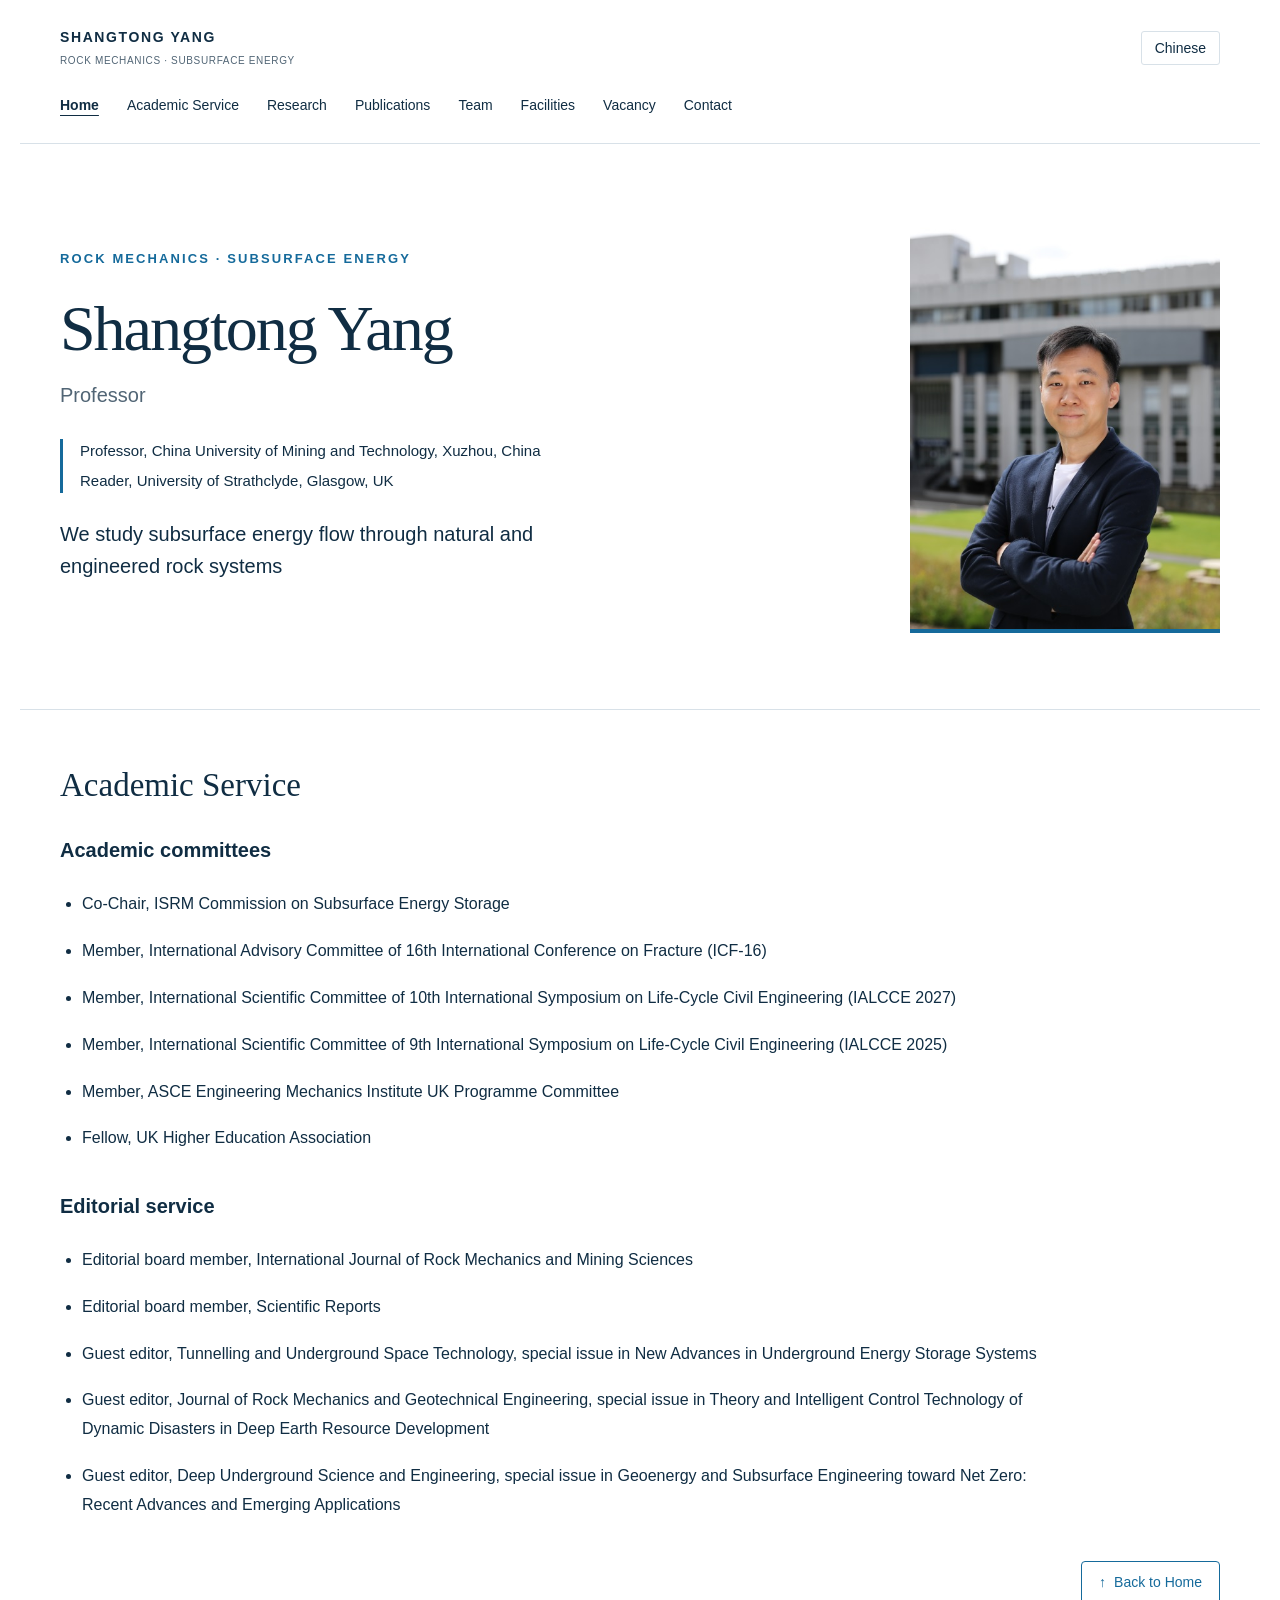
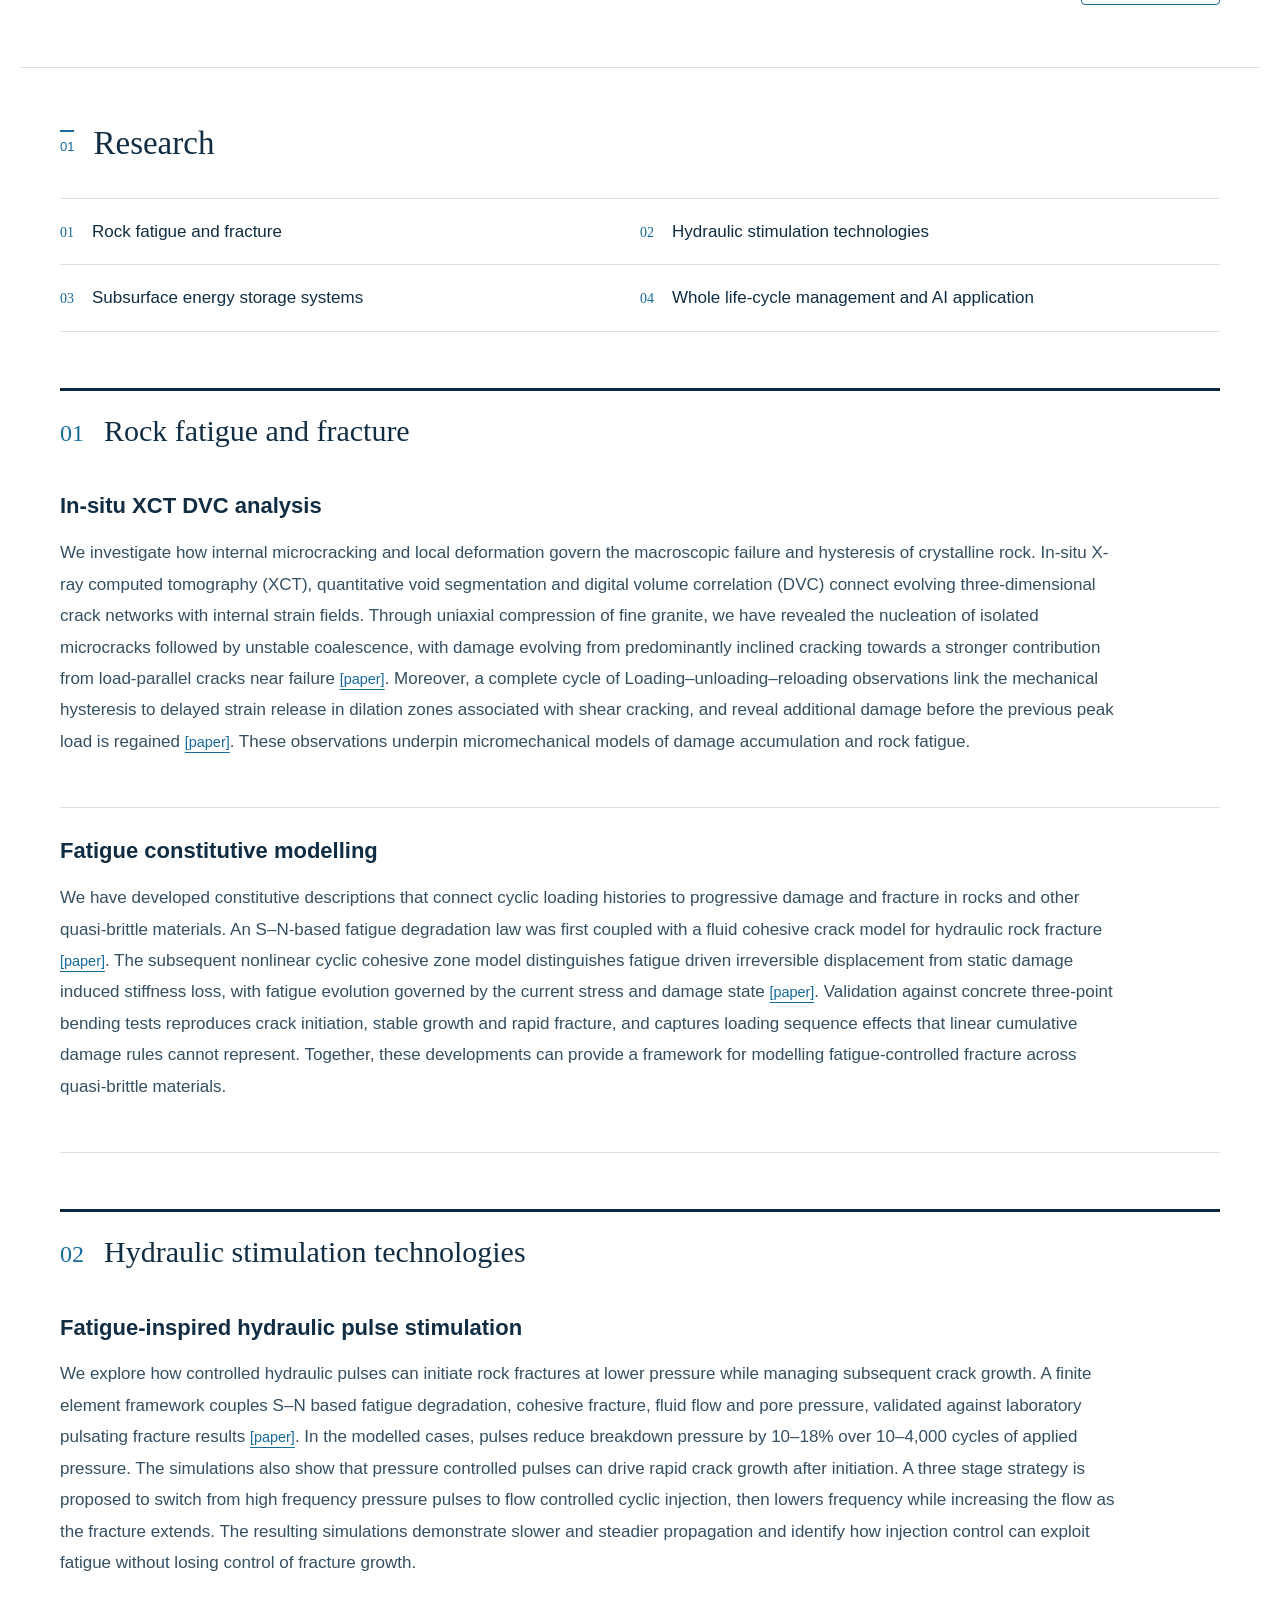
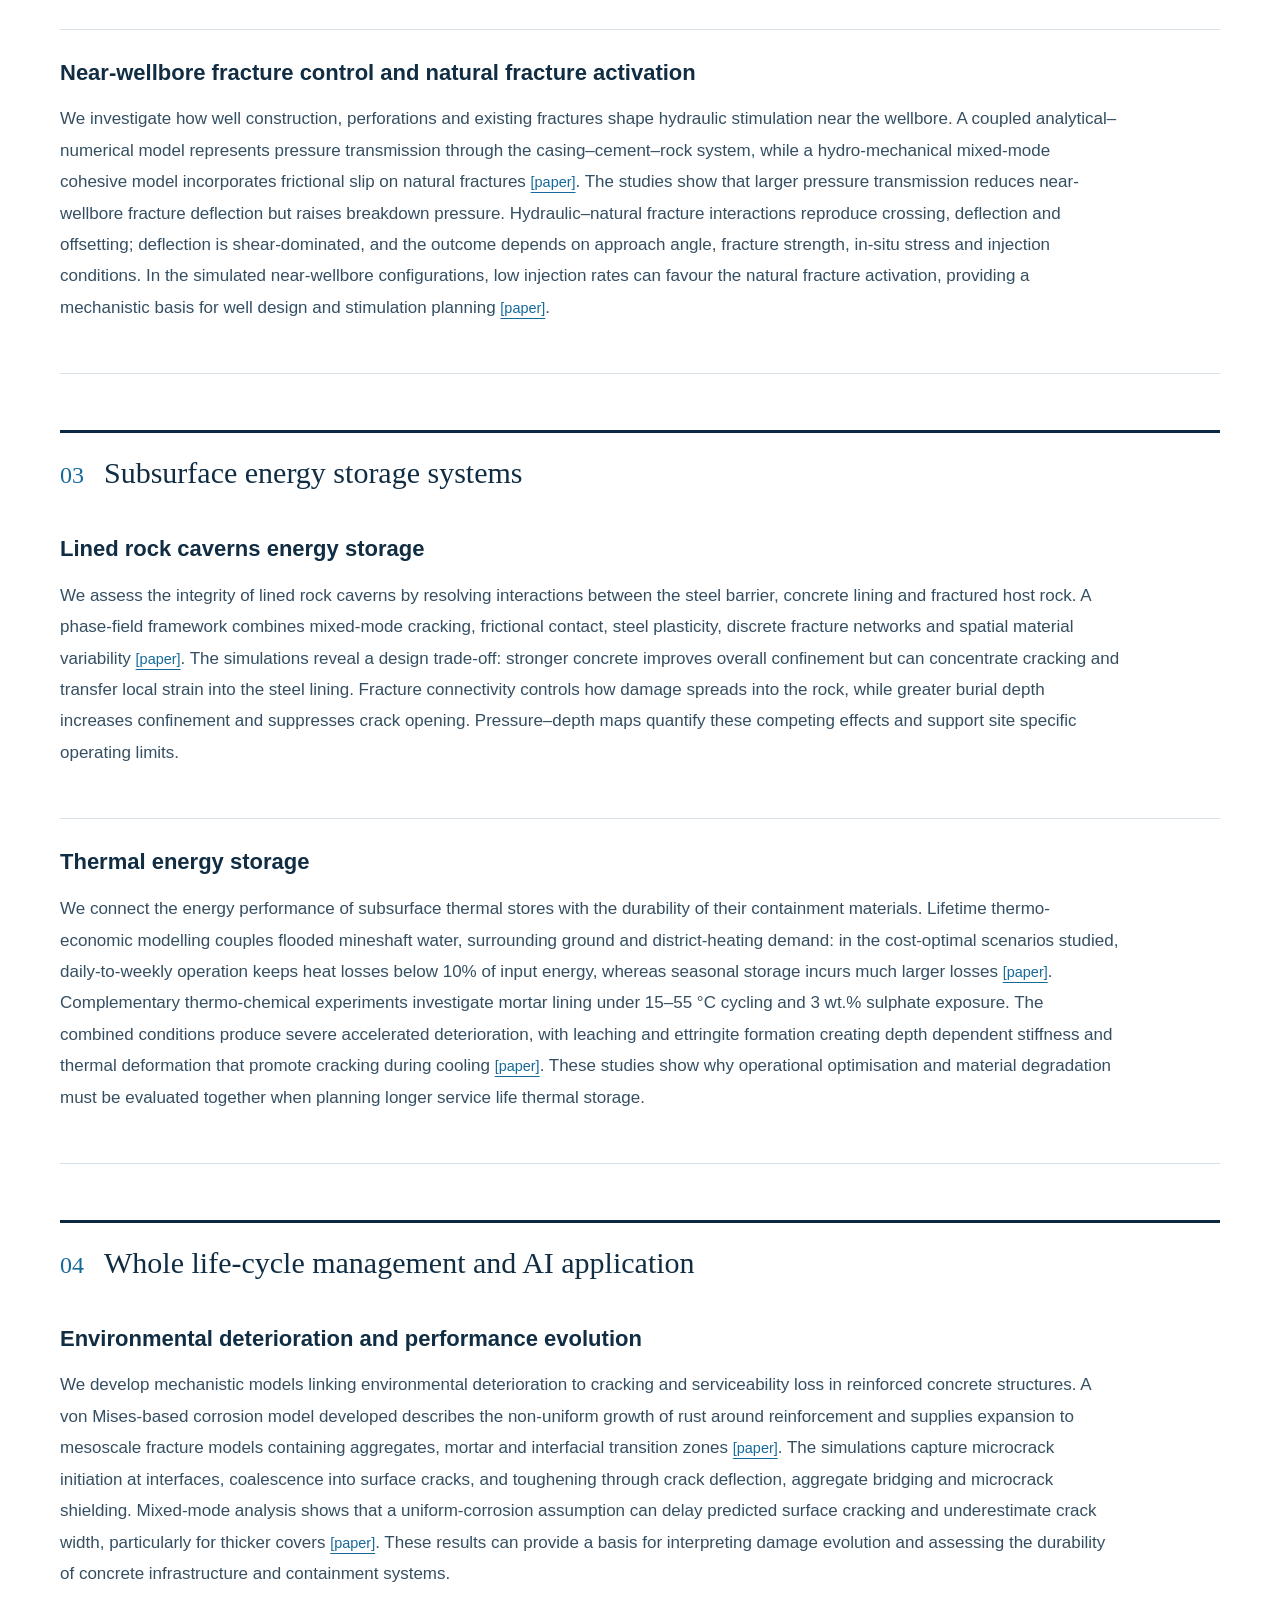
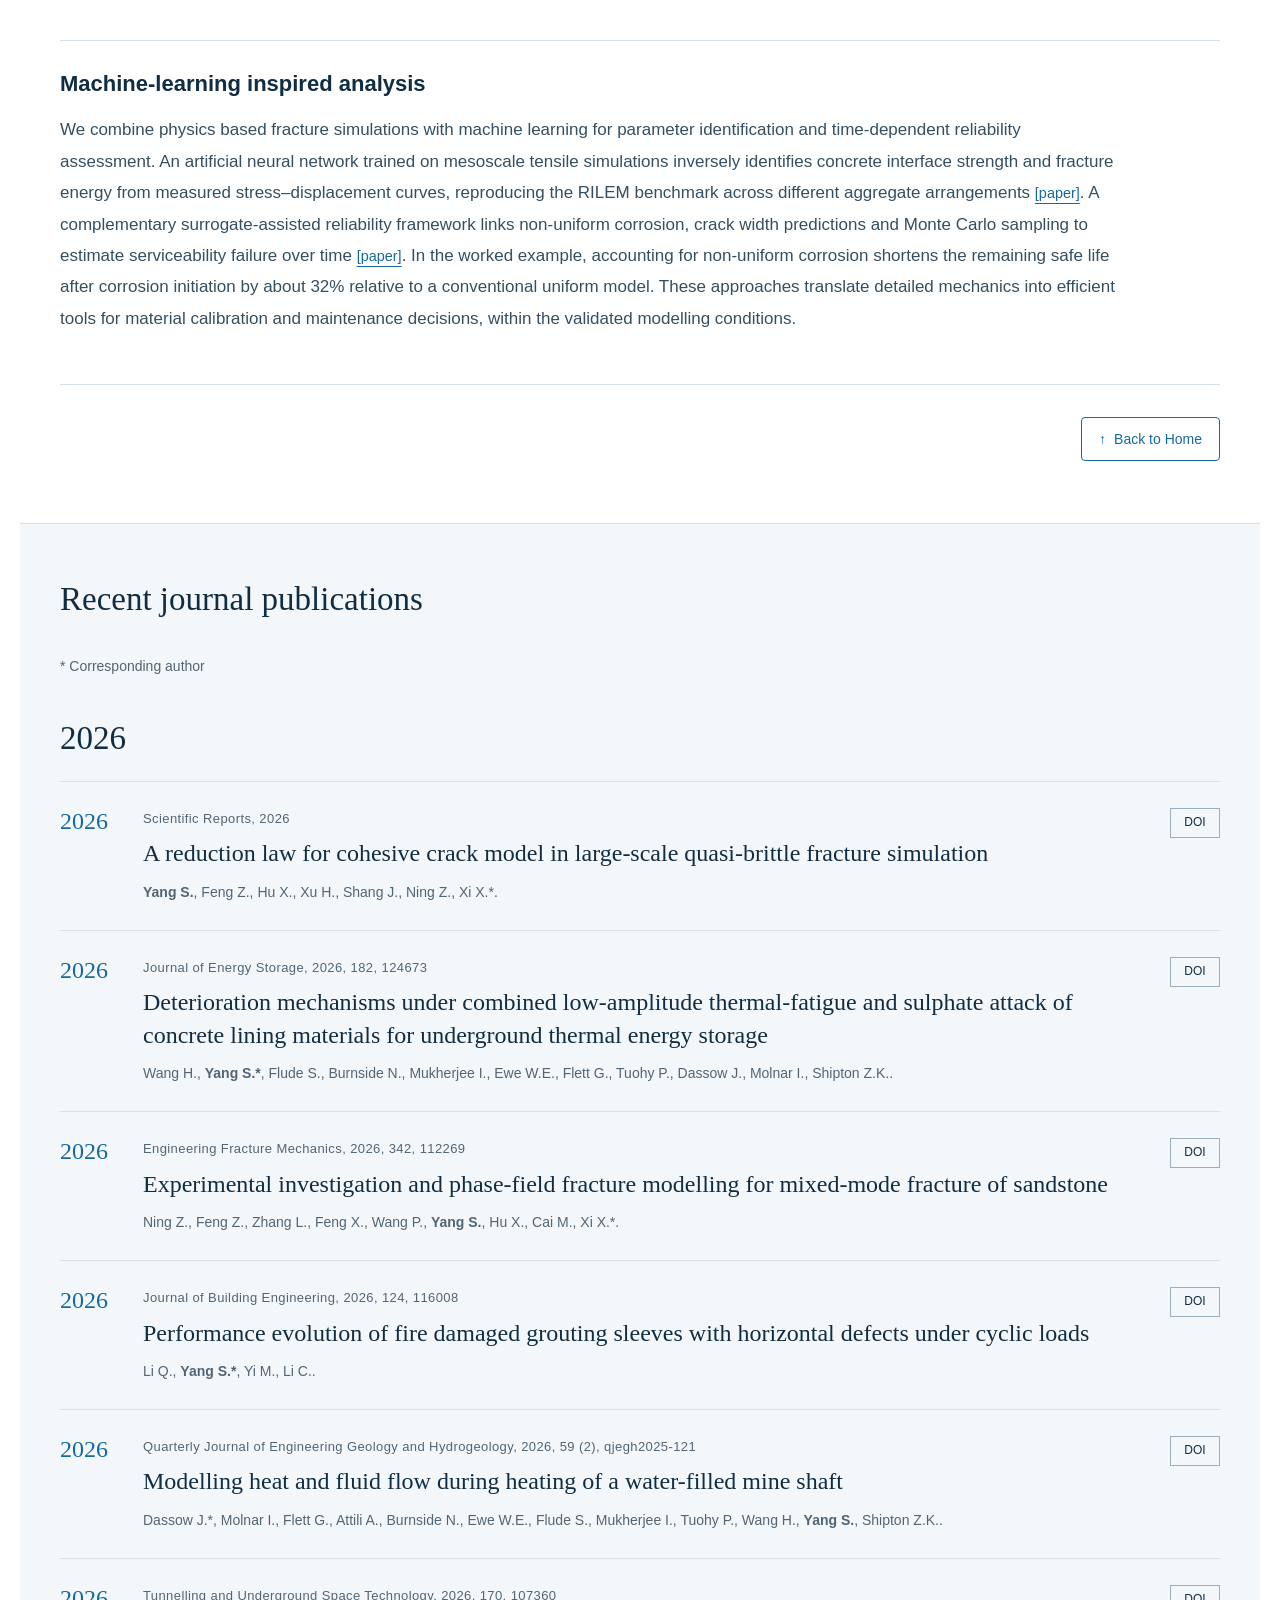
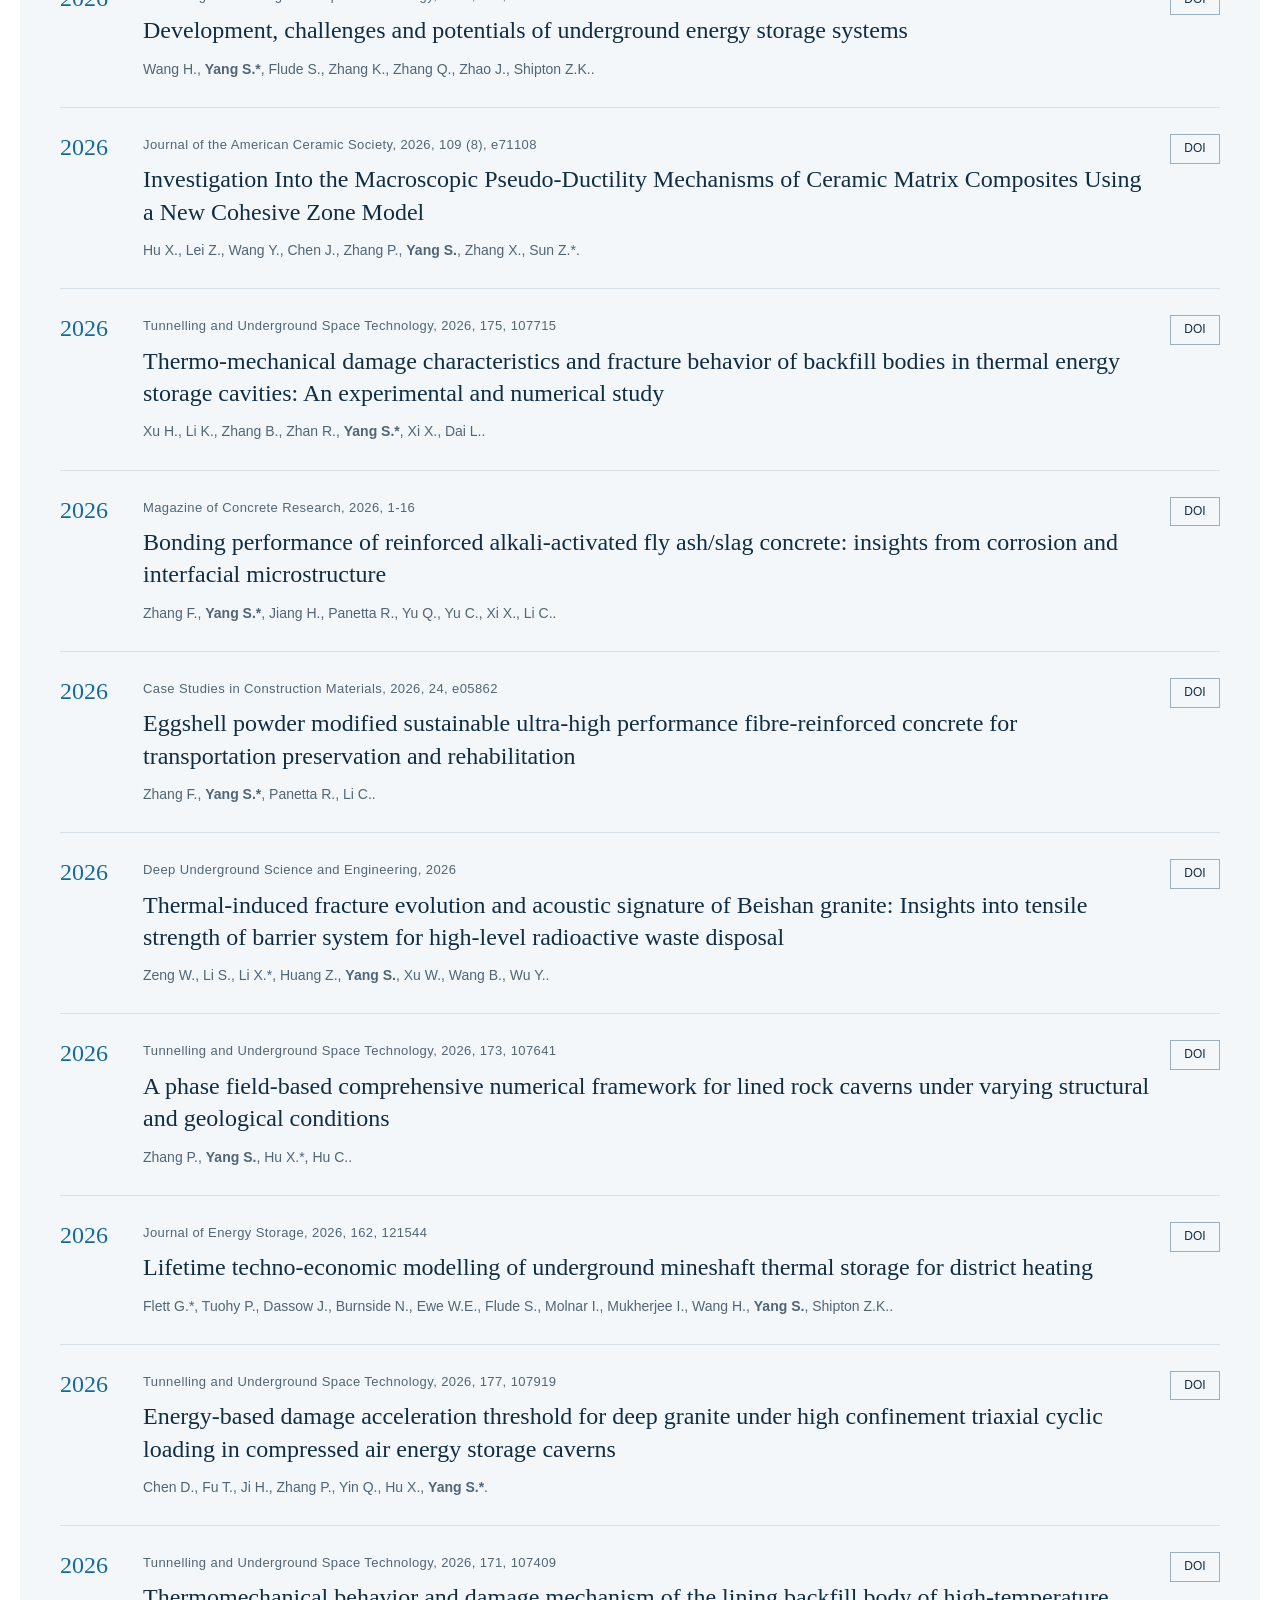
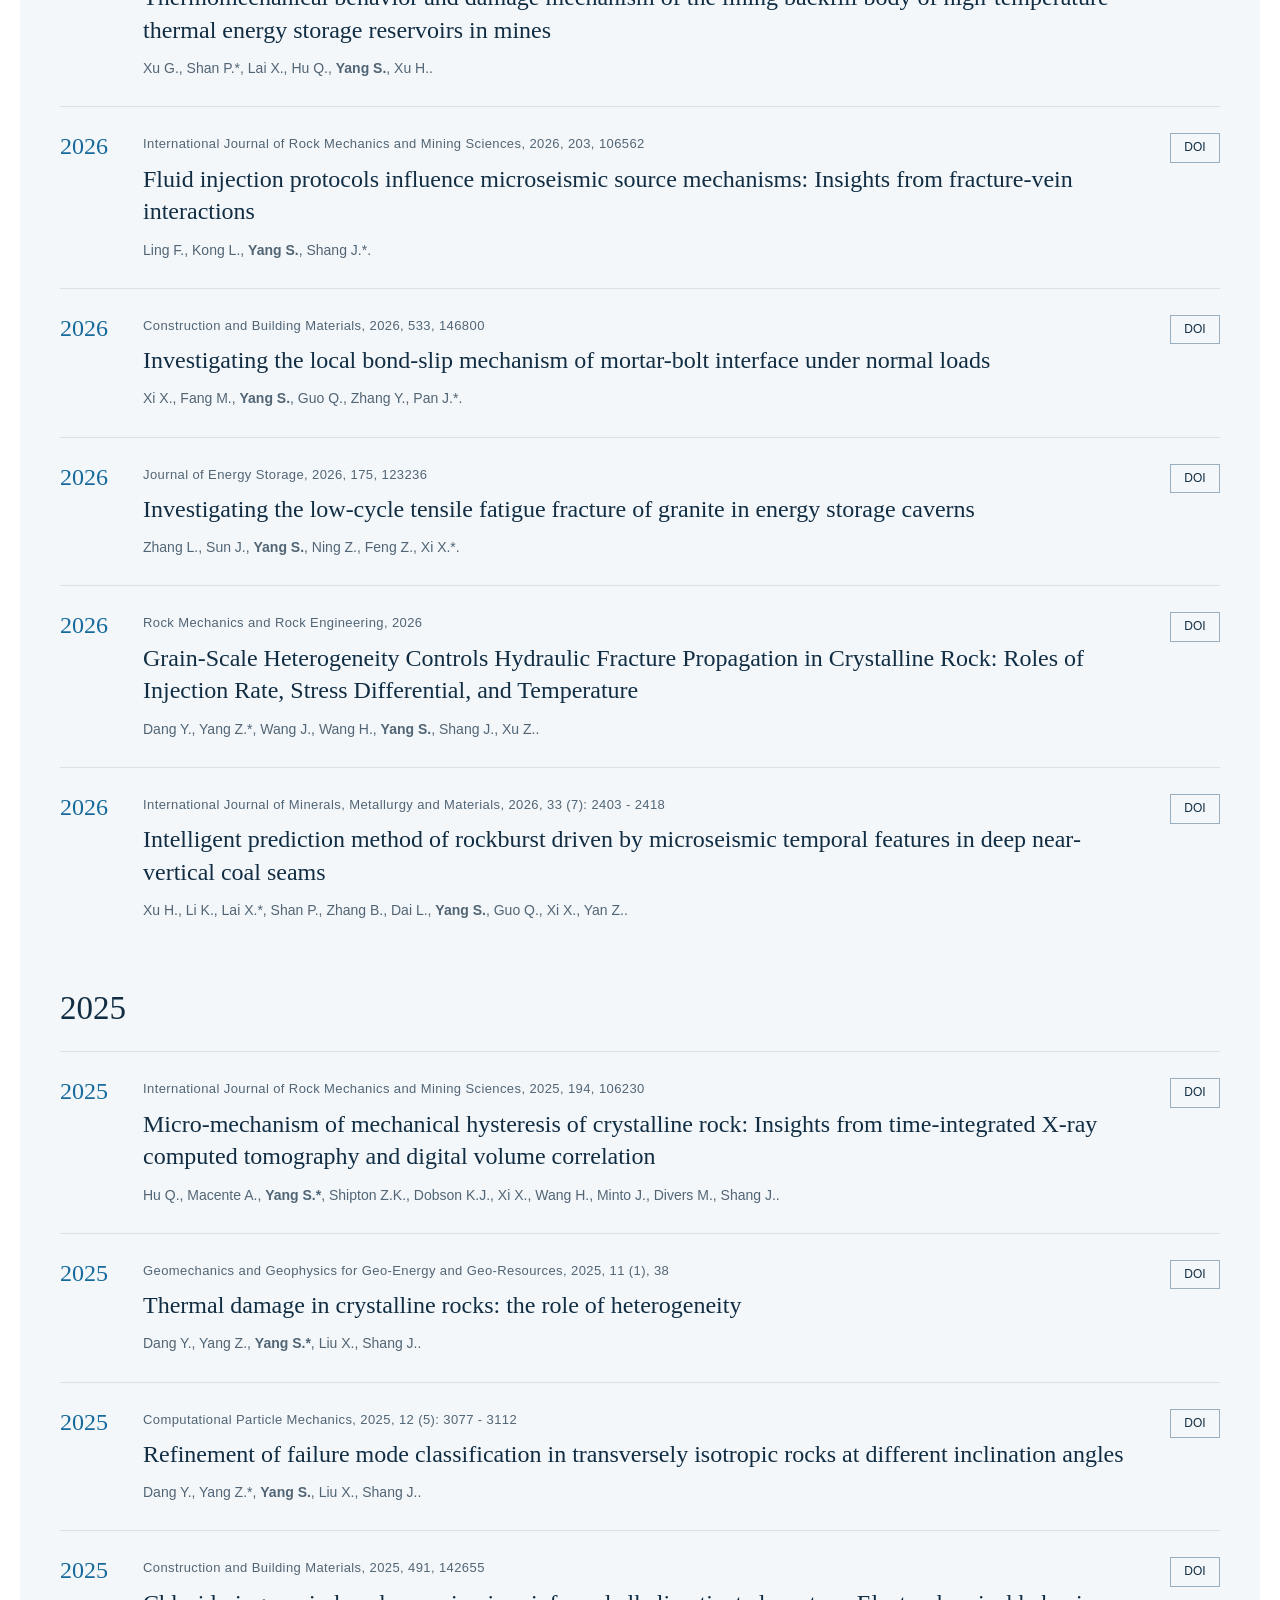
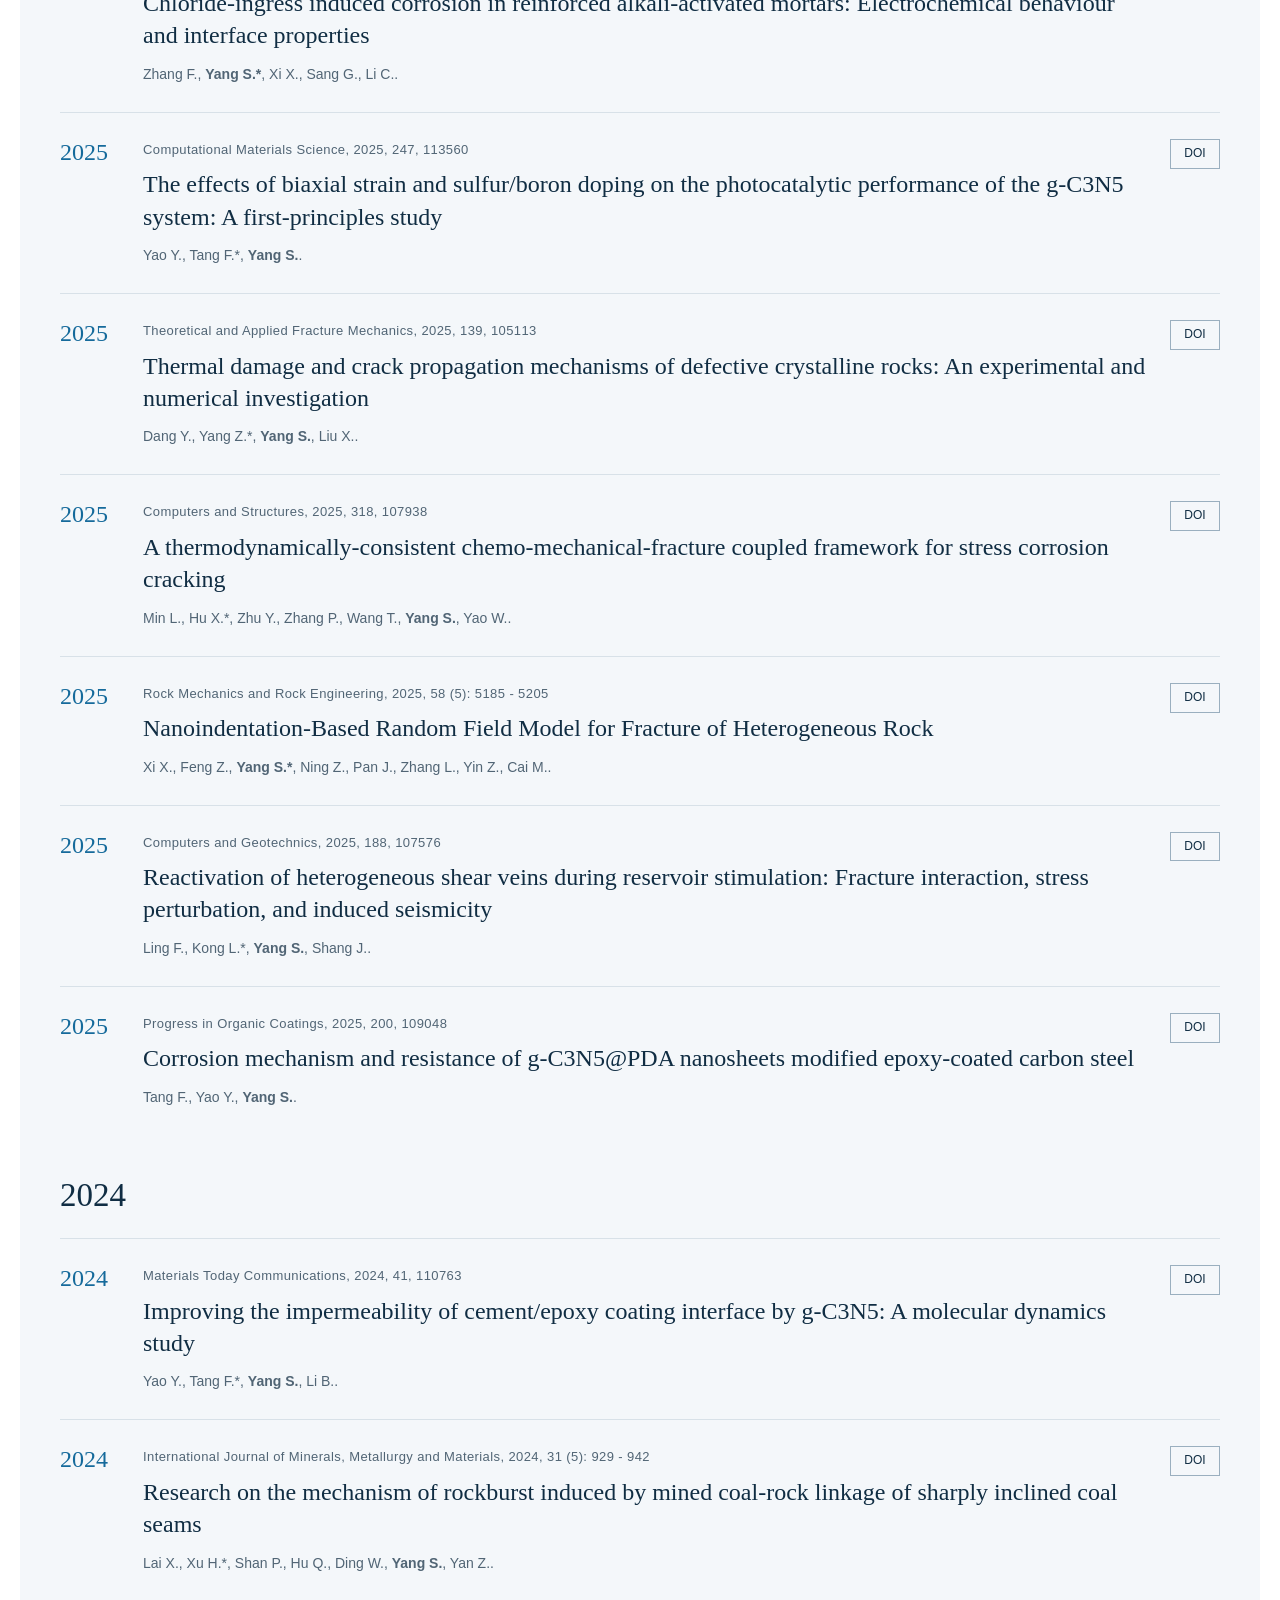
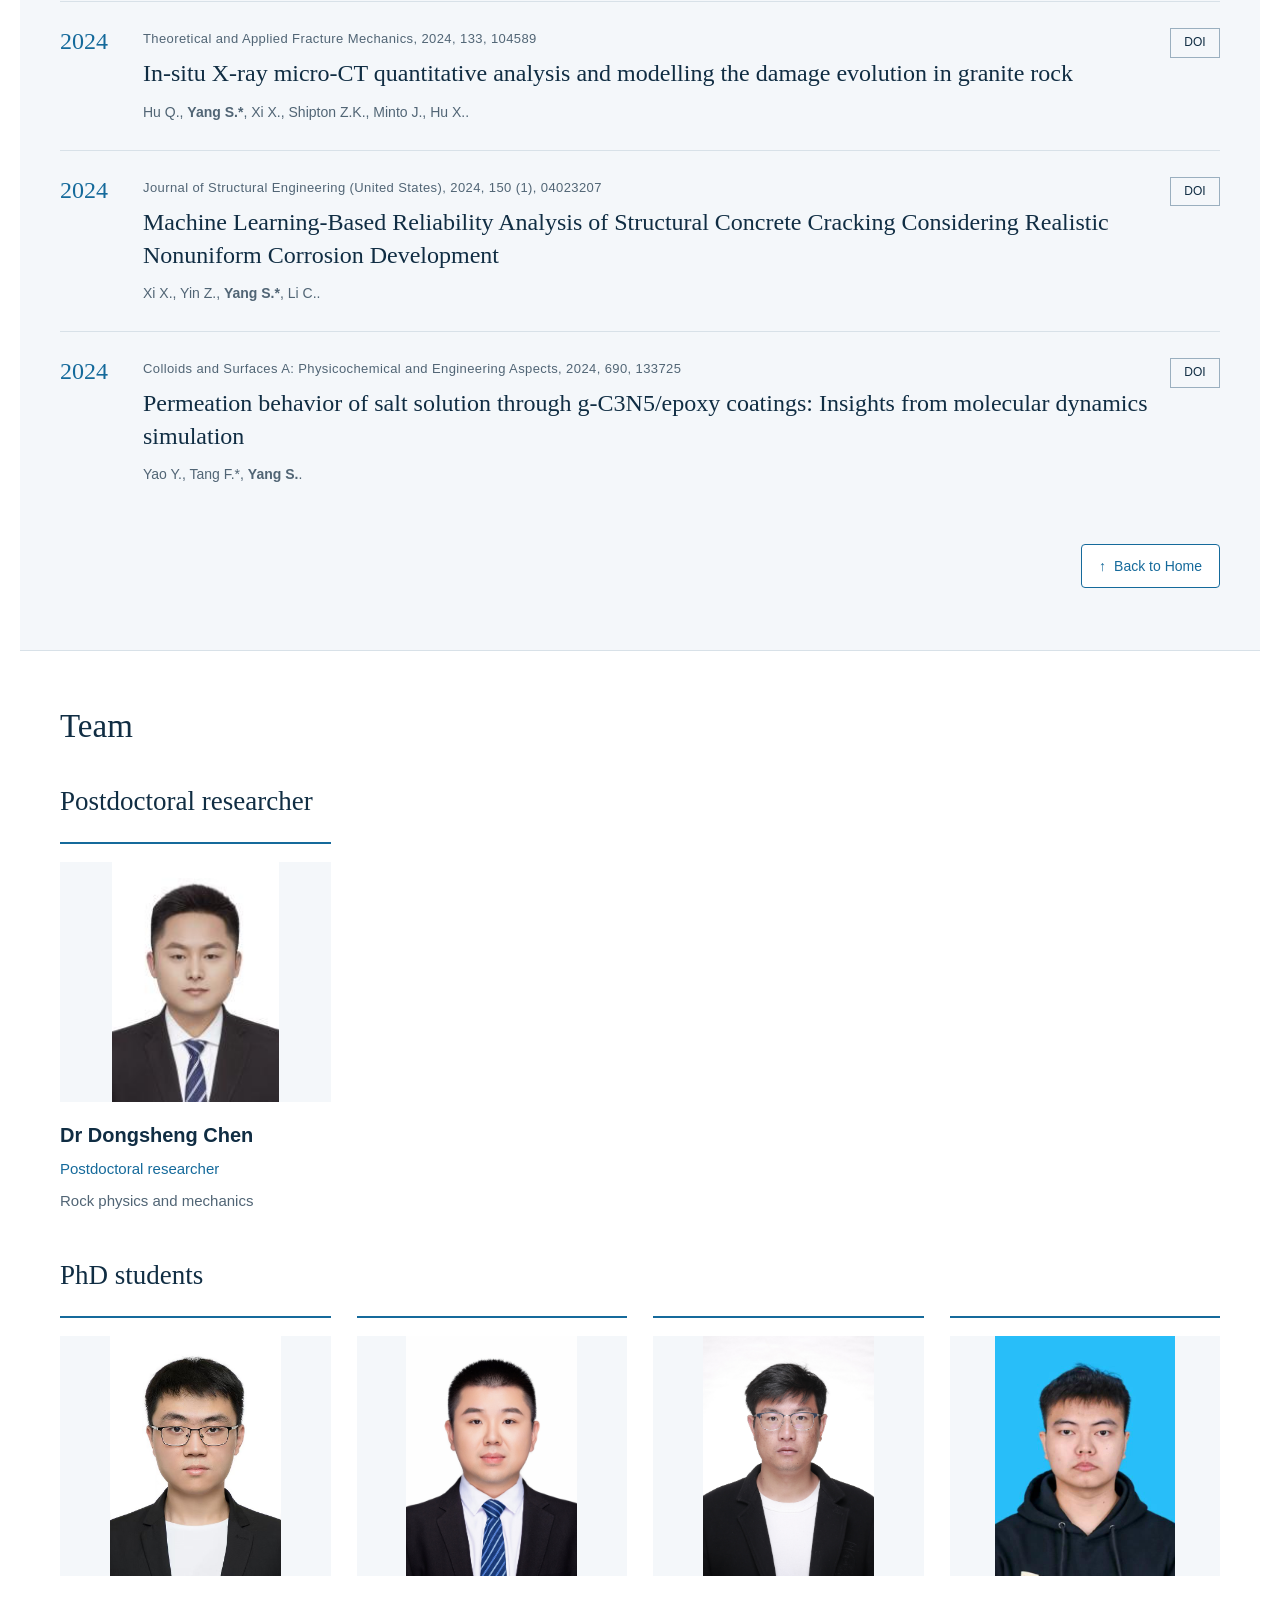
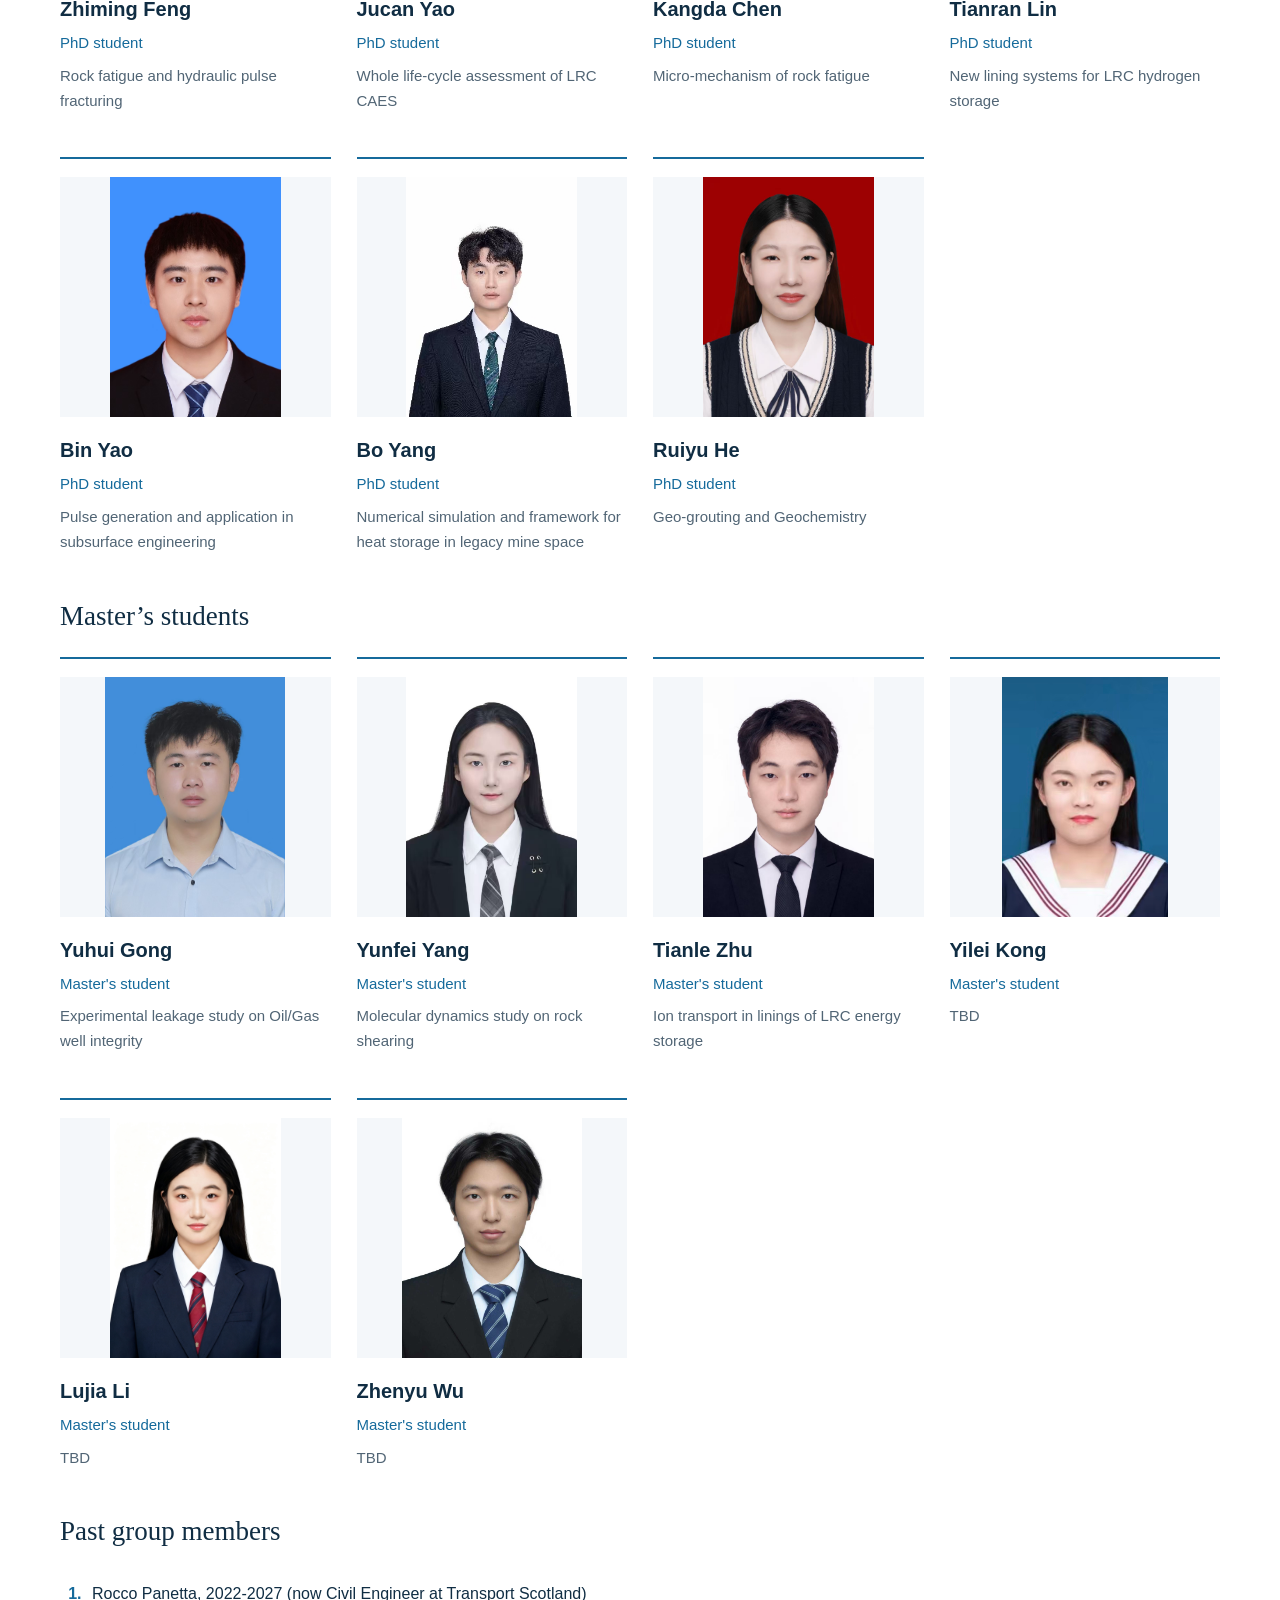
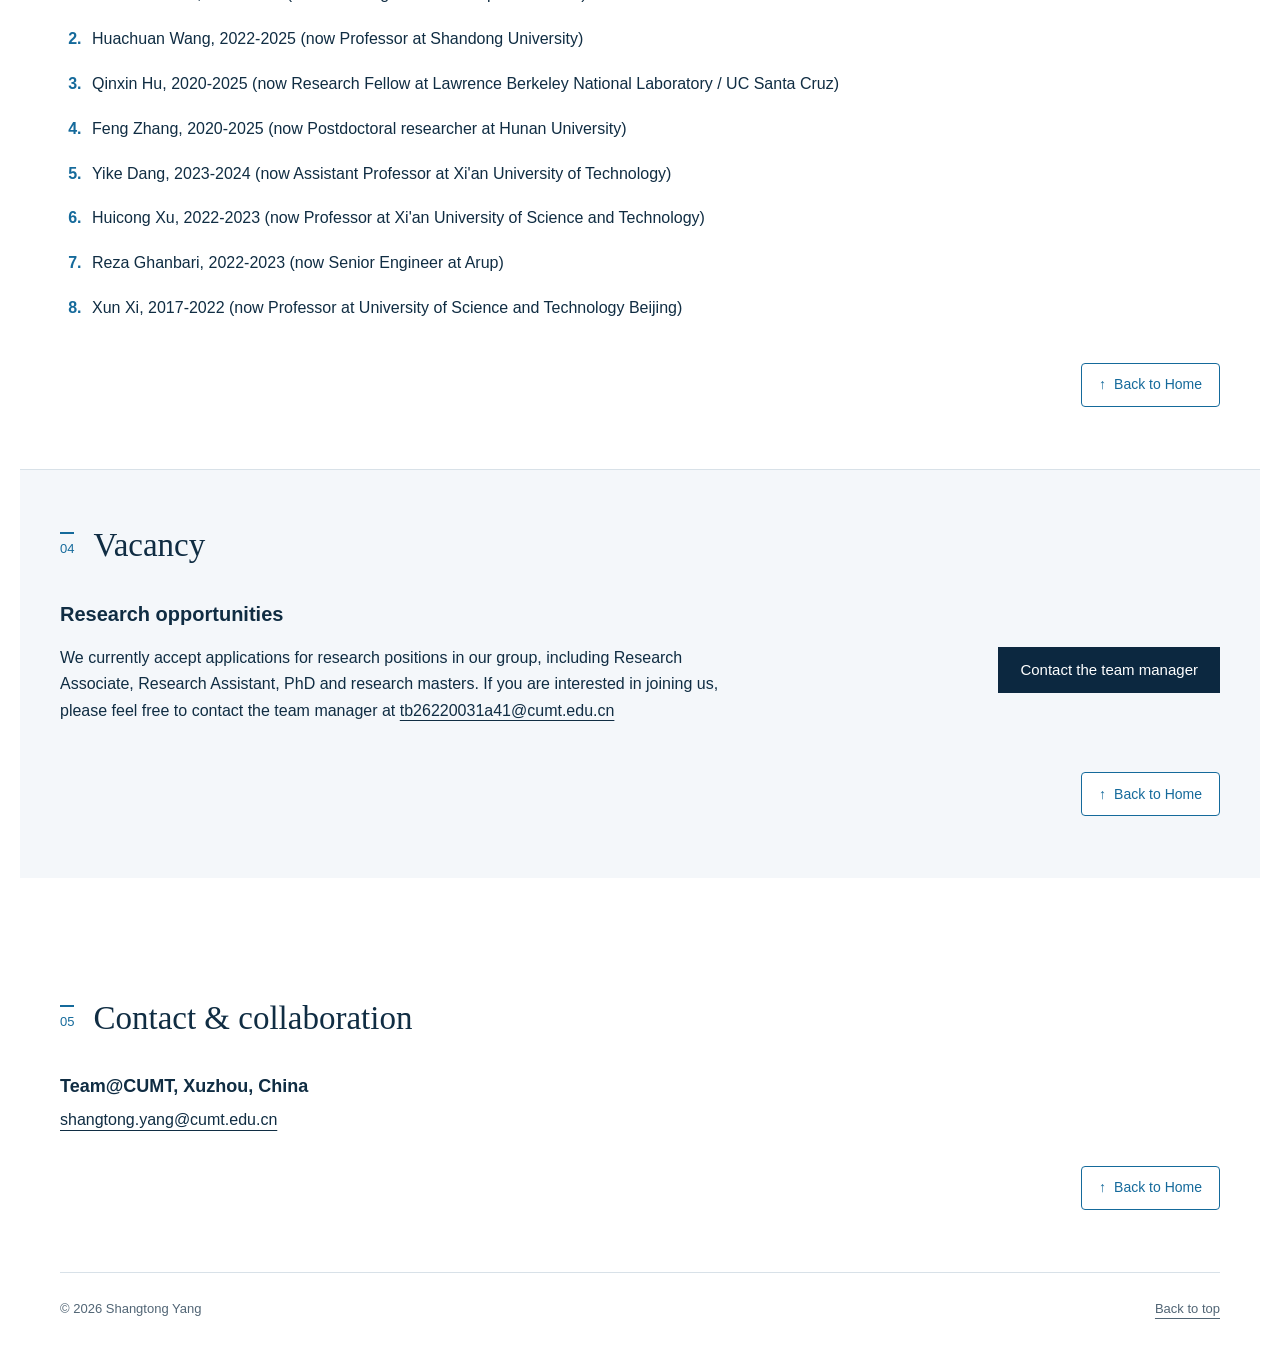
==== commit 21e6cff4: "Add files via upload" ====
--- a/index.html
+++ b/index.html
@@ -20,28 +20,28 @@
 
 
 
-<main id="main"><section class="hero" id="home"><div class="hero-copy"><p class="eyebrow" data-en="ROCK MECHANICS · SUBSURFACE ENERGY" data-zh="岩石力学 · 地下能源">ROCK MECHANICS · SUBSURFACE ENERGY</p><h1 data-en="Shangtong Yang" data-zh="杨尚同">Shangtong Yang</h1><p class="name-line" data-en="Professor" data-zh="教授 · Prof Shangtong Yang">Professor</p><div class="affiliations"><p data-en="Professor, China University of Mining and Technology, Xuzhou, China" data-zh="中国矿业大学教授，中国徐州">Professor, China University of Mining and Technology, Xuzhou, China</p><p data-en="Reader, University of Strathclyde, Glasgow, UK" data-zh="英国思克莱德大学 Reader，英国格拉斯哥">Reader, University of Strathclyde, Glasgow, UK</p></div><p class="intro" data-en="We research subsurface energy flow through natural and engineered rock systems" data-zh="我们研究能量在天然与工程岩石系统中的地下流动">We research subsurface energy flow through natural and engineered rock systems</p></div><figure class="portrait"><img src="portrait.jpg" alt="Professor Shangtong Yang" width="494" height="646"></figure></section>
+<main id="main"><section class="hero" id="home"><div class="hero-copy"><p class="eyebrow" data-en="ROCK MECHANICS · SUBSURFACE ENERGY" data-zh="岩石力学 · 地下能源">ROCK MECHANICS · SUBSURFACE ENERGY</p><h1 data-en="Shangtong Yang" data-zh="杨尚同">Shangtong Yang</h1><p class="name-line" data-en="Professor" data-zh="教授 · Prof Shangtong Yang">Professor</p><div class="affiliations"><p data-en="Professor, China University of Mining and Technology, Xuzhou, China" data-zh="中国矿业大学教授，中国徐州">Professor, China University of Mining and Technology, Xuzhou, China</p><p data-en="Reader, University of Strathclyde, Glasgow, UK" data-zh="英国思克莱德大学 Reader，英国格拉斯哥">Reader, University of Strathclyde, Glasgow, UK</p></div><p class="intro" data-en="We study subsurface energy flow through natural and engineered rock systems" data-zh="我们研究能量在天然与工程岩石系统中的地下流动">We study subsurface energy flow through natural and engineered rock systems</p></div><figure class="portrait"><img src="portrait.jpg" alt="Professor Shangtong Yang" width="494" height="646"></figure></section>
 
 
 
 
 
 
-<section class="section academic-service" id="academic-service"><h2 data-en="Academic Service" data-zh="学术兼职">Academic Service</h2><h3 data-en="Academic committees" data-zh="学术委员会及学术任职">Academic committees</h3><ul class="appointments"><li data-en="Co-Chair, ISRM Commission on Subsurface Energy Storage" data-zh="共同主席，ISRM 地下储能委员会">Co-Chair, ISRM Commission on Subsurface Energy Storage</li><li data-en="Member, International Advisory Committee of 16th International Conference on Fracture (ICF-16)" data-zh="委员，第十六届国际断裂大会国际顾问委员会">Member, International Advisory Committee of 16th International Conference on Fracture (ICF-16)</li><li data-en="Member, International Scientific Committee of 10th International Symposium on Life-Cycle Civil Engineering (IALCCE 2027)" data-zh="委员，第十届国际全寿命土木工程学术会议国际科学委员会（IALCCE 2027）">Member, International Scientific Committee of 10th International Symposium on Life-Cycle Civil Engineering (IALCCE 2027)</li><li data-en="Member, International Scientific Committee of 9th International Symposium on Life-Cycle Civil Engineering (IALCCE 2025)" data-zh="委员，第九届国际全寿命土木工程学术会议国际科学委员会（IALCCE 2025）">Member, International Scientific Committee of 9th International Symposium on Life-Cycle Civil Engineering (IALCCE 2025)</li><li data-en="Member, ASCE Engineering Mechanics Institute UK Programme Committee" data-zh="委员，ASCE 工程力学研究所英国项目委员会">Member, ASCE Engineering Mechanics Institute UK Programme Committee</li><li data-en="Fellow, UK Higher Education Association" data-zh="Fellow，UK Higher Education Association">Fellow, UK Higher Education Association</li></ul><h3 data-en="Editorial service" data-zh="期刊编辑工作">Editorial service</h3><ul class="appointments"><li data-en="Editorial board member, International Journal of Rock Mechanics and Mining Sciences" data-zh="编委，International Journal of Rock Mechanics and Mining Sciences">Editorial board member, International Journal of Rock Mechanics and Mining Sciences</li><li data-en="Editorial board member, Scientific Reports" data-zh="编委，Scientific Reports">Editorial board member, Scientific Reports</li><li data-en="Guest editor, Tunnelling and Underground Space Technology, special issue in New Advances in Underground Energy Storage Systems" data-zh="客座编辑，Tunnelling and Underground Space Technology 专刊 New Advances in Underground Energy Storage Systems">Guest editor, Tunnelling and Underground Space Technology, special issue in New Advances in Underground Energy Storage Systems</li><li data-en="Guest editor, Journal of Rock Mechanics and Geotechnical Engineering, special issue in Theory and Intelligent Control Technology of Dynamic Disasters in Deep Earth Resource Development" data-zh="客座编辑，Journal of Rock Mechanics and Geotechnical Engineering 专刊 Theory and Intelligent Control Technology of Dynamic Disasters in Deep Earth Resource Development">Guest editor, Journal of Rock Mechanics and Geotechnical Engineering, special issue in Theory and Intelligent Control Technology of Dynamic Disasters in Deep Earth Resource Development</li><li data-en="Guest editor, Deep Underground Science and Engineering, special issue in Geoenergy and Subsurface Engineering toward Net Zero: Recent Advances and Emerging Applications" data-zh="客座编辑，Deep Underground Science and Engineering 专刊 Geoenergy and Subsurface Engineering toward Net Zero: Recent Advances and Emerging Applications">Guest editor, Deep Underground Science and Engineering, special issue in Geoenergy and Subsurface Engineering toward Net Zero: Recent Advances and Emerging Applications</li></ul><div class="section-home-action"><a class="section-home-button" href="#home"><span aria-hidden="true">↑</span> <span data-en="Back to Home" data-zh="返回首页">Back to Home</span></a></div></section><section class="section" id="research"><div class="section-heading"><span class="section-number">01</span><h2 data-en="Research" data-zh="研究方向">Research</h2></div><nav class="research-index" aria-label="Research areas"><a href="#rock-fatigue"><span>01</span><strong data-en="Rock fatigue and fracture" data-zh="岩石疲劳与断裂">Rock fatigue and fracture</strong></a><a href="#hydraulic-stimulation"><span>02</span><strong data-en="Hydraulic stimulation technologies" data-zh="水力增透技术">Hydraulic stimulation technologies</strong></a><a href="#energy-storage"><span>03</span><strong data-en="Subsurface energy storage systems" data-zh="地下储能系统">Subsurface energy storage systems</strong></a><a href="#life-cycle-ai"><span>04</span><strong data-en="Whole life-cycle management and AI application" data-zh="全寿命管理与人工智能应用">Whole life-cycle management and AI application</strong></a></nav><section class="research-area" id="rock-fatigue"><div class="area-heading"><span>01</span><h3 data-en="Rock fatigue and fracture" data-zh="岩石疲劳与断裂">Rock fatigue and fracture</h3></div><article class="research-topic"><h4 data-en="In-situ XCT DVC analysis" data-zh="原位 XCT 与 DVC 分析">In-situ XCT DVC analysis</h4><p data-en="We investigate how internal microcracking and local deformation govern the macroscopic failure and hysteresis of crystalline rock. In-situ X-ray computed tomography (XCT), quantitative void segmentation and digital volume correlation (DVC) connect evolving three-dimensional crack networks with internal strain fields. Through uniaxial compression of fine granite, we have revealed the nucleation of isolated microcracks followed by unstable coalescence, with damage evolving from predominantly inclined cracking towards a stronger contribution from load-parallel cracks near failure (paper link). Moreover, a complete cycle of Loading–unloading–reloading observations link the mechanical hysteresis to delayed strain release in dilation zones associated with shear cracking, and reveal additional damage before the previous peak load is regained (paper link). These observations underpin micromechanical models of damage accumulation and rock fatigue." data-zh="我们研究内部微裂纹和局部变形如何控制晶质岩石的宏观破坏与滞回行为。结合原位 X 射线计算机断层扫描（XCT）、孔隙定量分割与数字体积相关（DVC），建立三维裂隙网络演化与内部应变场的联系。通过细粒花岗岩单轴压缩试验，揭示孤立微裂纹萌生后发生不稳定贯通，临近破坏时，损伤由倾斜裂纹主导逐渐转为平行于加载方向的裂纹贡献增强（paper link）。完整的加载—卸载—再加载循环进一步将力学滞回与剪切开裂相关膨胀区的应变延迟释放联系起来，并揭示应力尚未恢复至前次峰值时已发生进一步损伤（paper link）。这些观测为损伤累积与岩石疲劳的细观力学建模提供依据。" class="research-summary" data-paper-keys='["xct", "dvc"]'>We investigate how internal microcracking and local deformation govern the macroscopic failure and hysteresis of crystalline rock. In-situ X-ray computed tomography (XCT), quantitative void segmentation and digital volume correlation (DVC) connect evolving three-dimensional crack networks with internal strain fields. Through uniaxial compression of fine granite, we have revealed the nucleation of isolated microcracks followed by unstable coalescence, with damage evolving from predominantly inclined cracking towards a stronger contribution from load-parallel cracks near failure <a href="https://doi.org/10.1016/j.tafmec.2024.104589" class="inline-paper" title="Hu et al. (2024), Theoretical and Applied Fracture Mechanics">[paper]</a>. Moreover, a complete cycle of Loading–unloading–reloading observations link the mechanical hysteresis to delayed strain release in dilation zones associated with shear cracking, and reveal additional damage before the previous peak load is regained <a href="https://doi.org/10.1016/j.ijrmms.2025.106230" class="inline-paper" title="Hu et al. (2025), International Journal of Rock Mechanics and Mining Sciences">[paper]</a>. These observations underpin micromechanical models of damage accumulation and rock fatigue.</p></article><article class="research-topic"><h4 data-en="Fatigue constitutive modelling" data-zh="疲劳本构建模">Fatigue constitutive modelling</h4><p data-en="We have developed constitutive descriptions that connect cyclic loading histories to progressive damage and fracture in rocks and other quasi-brittle materials. An S–N-based fatigue degradation law was first coupled with a fluid cohesive crack model for hydraulic rock fracture (paper link). The subsequent nonlinear cyclic cohesive zone model distinguishes fatigue driven irreversible displacement from static damage induced stiffness loss, with fatigue evolution governed by the current stress and damage state (paper link). Validation against concrete three-point bending tests reproduces crack initiation, stable growth and rapid fracture, and captures loading sequence effects that linear cumulative damage rules cannot represent. Together, these developments can provide a framework for modelling fatigue-controlled fracture across quasi-brittle materials." data-zh="我们建立了连接循环加载历史、渐进损伤与断裂过程的本构描述，面向岩石及其他准脆性材料。首先，将基于 S–N 曲线的疲劳退化规律与流体黏聚裂纹模型耦合，用于水力作用下的岩石断裂（paper link）。随后提出的非线性循环黏聚区模型，将疲劳引起的不可逆位移与静态损伤引起的刚度退化分离，并依据当前应力和损伤状态描述疲劳演化（paper link）。混凝土三点弯曲试验验证表明，该模型能够再现裂纹萌生、稳定扩展和快速断裂三个阶段，以及线性累积损伤规则难以反映的加载顺序效应。这些工作可为准脆性材料疲劳断裂分析提供框架。" class="research-summary" data-paper-keys='["f1", "f2"]'>We have developed constitutive descriptions that connect cyclic loading histories to progressive damage and fracture in rocks and other quasi-brittle materials. An S–N-based fatigue degradation law was first coupled with a fluid cohesive crack model for hydraulic rock fracture <a href="https://doi.org/10.1007/s00603-021-02477-0" class="inline-paper" title="Xi et al. (2021), Rock Mechanics and Rock Engineering">[paper]</a>. The subsequent nonlinear cyclic cohesive zone model distinguishes fatigue driven irreversible displacement from static damage induced stiffness loss, with fatigue evolution governed by the current stress and damage state <a href="https://doi.org/10.1016/j.tafmec.2022.103641" class="inline-paper" title="Xi &amp; Yang (2022), Theoretical and Applied Fracture Mechanics">[paper]</a>. Validation against concrete three-point bending tests reproduces crack initiation, stable growth and rapid fracture, and captures loading sequence effects that linear cumulative damage rules cannot represent. Together, these developments can provide a framework for modelling fatigue-controlled fracture across quasi-brittle materials.</p></article></section><section class="research-area" id="hydraulic-stimulation"><div class="area-heading"><span>02</span><h3 data-en="Hydraulic stimulation technologies" data-zh="水力增透技术">Hydraulic stimulation technologies</h3></div><article class="research-topic"><h4 data-en="Fatigue-inspired hydraulic pulse stimulation" data-zh="疲劳启发的水力脉冲增透">Fatigue-inspired hydraulic pulse stimulation</h4><p data-en="We explore how controlled hydraulic pulses can initiate rock fractures at lower pressure while managing subsequent crack growth. A finite element framework couples S–N based fatigue degradation, cohesive fracture, fluid flow and pore pressure, validated against laboratory pulsating fracture results (paper link). In the modelled cases, pulses reduce breakdown pressure by 10–18% over 10–4,000 cycles of applied pressure. The simulations also show that pressure controlled pulses can drive rapid crack growth after initiation. A three stage strategy is proposed to switch from high frequency pressure pulses to flow controlled cyclic injection, then lowers frequency while increasing the flow as the fracture extends. The resulting simulations demonstrate slower and steadier propagation and identify how injection control can exploit fatigue without losing control of fracture growth." data-zh="我们探索如何利用受控水力脉冲降低岩石起裂压力，并控制后续裂纹扩展。有限元框架耦合基于 S–N 曲线的疲劳退化、黏聚断裂、流体流动和孔隙压力，并与实验室脉冲压裂结果对比验证（paper link）。在所研究的模型工况中，10—4,000 次压力循环使破裂压力降低 10%—18%。模拟还表明，起裂后的压力控制脉冲可能驱动裂纹快速扩展。因此提出三阶段注入策略：先采用高频压力脉冲，再转为流量控制循环注入，随后随裂纹延伸降低频率并增加流量。模拟得到更缓慢、平稳的扩展过程，揭示了利用疲劳效应同时控制裂纹生长的注入方法。" class="research-summary" data-paper-keys='["f1"]'>We explore how controlled hydraulic pulses can initiate rock fractures at lower pressure while managing subsequent crack growth. A finite element framework couples S–N based fatigue degradation, cohesive fracture, fluid flow and pore pressure, validated against laboratory pulsating fracture results <a href="https://doi.org/10.1007/s00603-021-02477-0" class="inline-paper" title="Xi et al. (2021), Rock Mechanics and Rock Engineering">[paper]</a>. In the modelled cases, pulses reduce breakdown pressure by 10–18% over 10–4,000 cycles of applied pressure. The simulations also show that pressure controlled pulses can drive rapid crack growth after initiation. A three stage strategy is proposed to switch from high frequency pressure pulses to flow controlled cyclic injection, then lowers frequency while increasing the flow as the fracture extends. The resulting simulations demonstrate slower and steadier propagation and identify how injection control can exploit fatigue without losing control of fracture growth.</p></article><article class="research-topic"><h4 data-en="Near-wellbore fracture control and natural fracture activation" data-zh="近井裂缝控制与天然裂隙激活">Near-wellbore fracture control and natural fracture activation</h4><p data-en="We investigate how well construction, perforations and existing fractures shape hydraulic stimulation near the wellbore. A coupled analytical–numerical model represents pressure transmission through the casing–cement–rock system, while a hydro-mechanical mixed-mode cohesive model incorporates frictional slip on natural fractures (paper link). The studies show that larger pressure transmission reduces near-wellbore fracture deflection but raises breakdown pressure. Hydraulic–natural fracture interactions reproduce crossing, deflection and offsetting; deflection is shear-dominated, and the outcome depends on approach angle, fracture strength, in-situ stress and injection conditions. In the simulated near-wellbore configurations, low injection rates can favour the natural fracture activation, providing a mechanistic basis for well design and stimulation planning (paper link)." data-zh="我们研究井筒结构、射孔与既有裂隙如何影响近井水力增透。解析—数值耦合模型描述套管—水泥环—岩石体系的压力传递，水力—力学耦合混合型黏聚模型则考虑天然裂隙上的摩擦滑移（paper link）。研究表明，更大的压力传递可减小近井裂缝偏转，但会提高破裂压力。水力裂缝与天然裂隙相交时可产生穿越、偏转和错移，其中偏转以剪切机制为主，相交角、裂隙强度、原位应力及注入条件共同控制结果。在所模拟的近井工况中，低注入流量有利于天然裂隙激活，为井筒设计与增透方案提供力学依据（paper link）。" class="research-summary" data-paper-keys='["h1", "h2"]'>We investigate how well construction, perforations and existing fractures shape hydraulic stimulation near the wellbore. A coupled analytical–numerical model represents pressure transmission through the casing–cement–rock system, while a hydro-mechanical mixed-mode cohesive model incorporates frictional slip on natural fractures <a href="https://doi.org/10.1016/j.ijrmms.2022.105182" class="inline-paper" title="Xi et al. (2022), International Journal of Rock Mechanics and Mining Sciences">[paper]</a>. The studies show that larger pressure transmission reduces near-wellbore fracture deflection but raises breakdown pressure. Hydraulic–natural fracture interactions reproduce crossing, deflection and offsetting; deflection is shear-dominated, and the outcome depends on approach angle, fracture strength, in-situ stress and injection conditions. In the simulated near-wellbore configurations, low injection rates can favour the natural fracture activation, providing a mechanistic basis for well design and stimulation planning <a href="https://doi.org/10.1007/s00603-022-02922-8" class="inline-paper" title="Xi et al. (2022), Rock Mechanics and Rock Engineering">[paper]</a>.</p></article></section><section class="research-area" id="energy-storage"><div class="area-heading"><span>03</span><h3 data-en="Subsurface energy storage systems" data-zh="地下储能系统">Subsurface energy storage systems</h3></div><article class="research-topic"><h4 data-en="Lined rock caverns energy storage" data-zh="衬砌岩洞储能">Lined rock caverns energy storage</h4><p data-en="We assess the integrity of lined rock caverns by resolving interactions between the steel barrier, concrete lining and fractured host rock. A phase-field framework combines mixed-mode cracking, frictional contact, steel plasticity, discrete fracture networks and spatial material variability (paper link). The simulations reveal a design trade-off: stronger concrete improves overall confinement but can concentrate cracking and transfer local strain into the steel lining. Fracture connectivity controls how damage spreads into the rock, while greater burial depth increases confinement and suppresses crack opening. Pressure–depth maps quantify these competing effects and support site specific operating limits." data-zh="我们通过解析钢衬、混凝土衬砌与裂隙围岩的相互作用，评估衬砌岩洞的完整性。相场框架综合考虑混合型开裂、摩擦接触、钢材塑性、离散裂隙网络及材料空间变异（paper link）。模拟揭示了设计中的权衡：较高的混凝土强度可改善整体约束，但也可能使开裂更加集中并向钢衬传递局部应变。裂隙连通性控制损伤向围岩扩展，增大埋深则通过增强约束抑制裂缝张开。压力—埋深关系图定量呈现上述效应，为场地特定的运行边界提供支持。" class="research-summary" data-paper-keys='["lrc"]'>We assess the integrity of lined rock caverns by resolving interactions between the steel barrier, concrete lining and fractured host rock. A phase-field framework combines mixed-mode cracking, frictional contact, steel plasticity, discrete fracture networks and spatial material variability <a href="https://doi.org/10.1016/j.tust.2026.107641" class="inline-paper" title="Zhang et al. (2026), Tunnelling and Underground Space Technology">[paper]</a>. The simulations reveal a design trade-off: stronger concrete improves overall confinement but can concentrate cracking and transfer local strain into the steel lining. Fracture connectivity controls how damage spreads into the rock, while greater burial depth increases confinement and suppresses crack opening. Pressure–depth maps quantify these competing effects and support site specific operating limits.</p></article><article class="research-topic"><h4 data-en="Thermal energy storage" data-zh="热能储存">Thermal energy storage</h4><p data-en="We connect the energy performance of subsurface thermal stores with the durability of their containment materials. Lifetime thermo-economic modelling couples flooded mineshaft water, surrounding ground and district-heating demand: in the cost-optimal scenarios studied, daily-to-weekly operation keeps heat losses below 10% of input energy, whereas seasonal storage incurs much larger losses (paper link). Complementary thermo-chemical experiments investigate mortar lining under 15–55 °C cycling and 3 wt.% sulphate exposure. The combined conditions produce severe accelerated deterioration, with leaching and ettringite formation creating depth dependent stiffness and thermal deformation that promote cracking during cooling (paper link). These studies show why operational optimisation and material degradation must be evaluated together when planning longer service life thermal storage." data-zh="我们将地下储热设施的能源性能与围护材料耐久性联系起来。全寿命热经济模型耦合淹没矿井水体、周围地层和区域供热需求：在研究中的成本最优工况下，日到周尺度运行的热损失低于输入能量的 10%，而季节性储热损失明显更高（paper link）。配套热化学试验研究了砂浆衬砌材料在 15—55 °C 循环和 3 wt.% 硫酸盐环境中的劣化。耦合作用引起显著的加速损伤，浸出与钙矾石生成导致随深度变化的刚度和热变形，从而促进冷却阶段开裂（paper link）。两项工作说明，较长服役寿命储热设施的规划应同时考虑运行优化与材料退化。" class="research-summary" data-paper-keys='["t1", "t2"]'>We connect the energy performance of subsurface thermal stores with the durability of their containment materials. Lifetime thermo-economic modelling couples flooded mineshaft water, surrounding ground and district-heating demand: in the cost-optimal scenarios studied, daily-to-weekly operation keeps heat losses below 10% of input energy, whereas seasonal storage incurs much larger losses <a href="https://doi.org/10.1016/j.est.2026.121544" class="inline-paper" title="Flett et al. (2026), Journal of Energy Storage">[paper]</a>. Complementary thermo-chemical experiments investigate mortar lining under 15–55 °C cycling and 3 wt.% sulphate exposure. The combined conditions produce severe accelerated deterioration, with leaching and ettringite formation creating depth dependent stiffness and thermal deformation that promote cracking during cooling <a href="https://doi.org/10.1016/j.est.2026.124673" class="inline-paper" title="Wang et al. (2026), Journal of Energy Storage">[paper]</a>. These studies show why operational optimisation and material degradation must be evaluated together when planning longer service life thermal storage.</p></article></section><section class="research-area" id="life-cycle-ai"><div class="area-heading"><span>04</span><h3 data-en="Whole life-cycle management and AI application" data-zh="全寿命管理与人工智能应用">Whole life-cycle management and AI application</h3></div><article class="research-topic"><h4 data-en="Environmental deterioration and performance evolution" data-zh="环境劣化与性能演化">Environmental deterioration and performance evolution</h4><p data-en="We develop mechanistic models linking environmental deterioration to cracking and serviceability loss in reinforced concrete structures. A von Mises-based corrosion model developed describes the non-uniform growth of rust around reinforcement and supplies expansion to mesoscale fracture models containing aggregates, mortar and interfacial transition zones (paper link). The simulations capture microcrack initiation at interfaces, coalescence into surface cracks, and toughening through crack deflection, aggregate bridging and microcrack shielding. Mixed-mode analysis shows that a uniform-corrosion assumption can delay predicted surface cracking and underestimate crack width, particularly for thicker covers (paper link). These results can provide a basis for interpreting damage evolution and assessing the durability of concrete infrastructure and containment systems." data-zh="我们建立环境劣化与钢筋混凝土结构开裂、服役性能损失之间的机理模型。所开发的基于 von Mises 分布的腐蚀模型描述钢筋周向非均匀锈蚀产物的生长，并向包含骨料、砂浆和界面过渡区的细观断裂模型施加膨胀作用（paper link）。模拟捕捉到界面微裂纹萌生、向表面宏观裂缝的贯通，以及裂缝偏转、骨料桥联和微裂纹屏蔽等增韧机制。混合型断裂分析表明，均匀腐蚀假设可能推迟预测的表面开裂时间并低估裂缝宽度，在较厚保护层中尤为明显（paper link）。这些结果可为混凝土基础设施及围护结构的损伤演化分析和耐久性评估提供依据。" class="research-summary" data-paper-keys='["c1", "c2"]'>We develop mechanistic models linking environmental deterioration to cracking and serviceability loss in reinforced concrete structures. A von Mises-based corrosion model developed describes the non-uniform growth of rust around reinforcement and supplies expansion to mesoscale fracture models containing aggregates, mortar and interfacial transition zones <a href="https://doi.org/10.1016/j.cemconres.2018.03.009" class="inline-paper" title="Xi, Yang &amp; Li (2018), Cement and Concrete Research">[paper]</a>. The simulations capture microcrack initiation at interfaces, coalescence into surface cracks, and toughening through crack deflection, aggregate bridging and microcrack shielding. Mixed-mode analysis shows that a uniform-corrosion assumption can delay predicted surface cracking and underestimate crack width, particularly for thicker covers <a href="https://doi.org/10.1016/j.engfracmech.2018.05.036" class="inline-paper" title="Xi et al. (2018), Engineering Fracture Mechanics">[paper]</a>. These results can provide a basis for interpreting damage evolution and assessing the durability of concrete infrastructure and containment systems.</p></article><article class="research-topic"><h4 data-en="Machine-learning inspired analysis" data-zh="机器学习驱动的分析">Machine-learning inspired analysis</h4><p data-en="We combine physics based fracture simulations with machine learning for parameter identification and time-dependent reliability assessment. An artificial neural network trained on mesoscale tensile simulations inversely identifies concrete interface strength and fracture energy from measured stress–displacement curves, reproducing the RILEM benchmark across different aggregate arrangements (paper link). A complementary surrogate-assisted reliability framework links non-uniform corrosion, crack width predictions and Monte Carlo sampling to estimate serviceability failure over time (paper link). In the worked example, accounting for non-uniform corrosion shortens the remaining safe life after corrosion initiation by about 32% relative to a conventional uniform model. These approaches translate detailed mechanics into efficient tools for material calibration and maintenance decisions, within the validated modelling conditions." data-zh="我们结合基于物理机制的断裂模拟与机器学习，开展参数识别和时变可靠度评估。利用细观拉伸模拟训练人工神经网络，从实测应力—位移曲线反演混凝土界面的强度与断裂能，并在不同骨料排列下再现 RILEM 基准试验（paper link）。另一项代理模型辅助可靠度分析将非均匀腐蚀、裂缝宽度预测和蒙特卡洛抽样结合，评估服役性能失效概率随时间的变化（paper link）。在算例中，与常规均匀腐蚀模型相比，考虑非均匀腐蚀使腐蚀启动后的剩余安全寿命缩短约 32%。这些方法在已验证的建模条件内，将精细力学分析转化为材料标定与维护决策的高效工具。" class="research-summary" data-paper-keys='["a2", "a1"]'>We combine physics based fracture simulations with machine learning for parameter identification and time-dependent reliability assessment. An artificial neural network trained on mesoscale tensile simulations inversely identifies concrete interface strength and fracture energy from measured stress–displacement curves, reproducing the RILEM benchmark across different aggregate arrangements <a href="https://pure.strath.ac.uk/ws/portalfiles/portal/117489931/Xi_etal_EFM_2021_Using_artificial_neural_network_to_predict_the_fracture_properties_of_the_interfacial.pdf" class="inline-paper" title="Xi et al., Using artificial neural network to predict the fracture properties of the interfacial transition zone of concrete at the mesoscale">[paper]</a>. A complementary surrogate-assisted reliability framework links non-uniform corrosion, crack width predictions and Monte Carlo sampling to estimate serviceability failure over time <a href="https://doi.org/10.1061/JSENDH.STENG-12253" class="inline-paper" title="Xi et al. (2024), Journal of Structural Engineering">[paper]</a>. In the worked example, accounting for non-uniform corrosion shortens the remaining safe life after corrosion initiation by about 32% relative to a conventional uniform model. These approaches translate detailed mechanics into efficient tools for material calibration and maintenance decisions, within the validated modelling conditions.</p></article></section><div class="section-home-action"><a class="section-home-button" href="#home"><span aria-hidden="true">↑</span> <span data-en="Back to Home" data-zh="返回首页">Back to Home</span></a></div></section>
+<section class="section academic-service" id="academic-service"><h2 data-en="Academic Service" data-zh="学术兼职">Academic Service</h2><h3 data-en="Academic committees" data-zh="学术委员会及学术任职">Academic committees</h3><ul class="appointments"><li data-en="Co-Chair, ISRM Commission on Subsurface Energy Storage" data-zh="共同主席，ISRM 地下储能委员会">Co-Chair, ISRM Commission on Subsurface Energy Storage</li><li data-en="Member, International Advisory Committee of 16th International Conference on Fracture (ICF-16)" data-zh="委员，第十六届国际断裂大会国际顾问委员会">Member, International Advisory Committee of 16th International Conference on Fracture (ICF-16)</li><li data-en="Member, International Scientific Committee of 10th International Symposium on Life-Cycle Civil Engineering (IALCCE 2027)" data-zh="委员，第十届国际全寿命土木工程学术会议国际科学委员会（IALCCE 2027）">Member, International Scientific Committee of 10th International Symposium on Life-Cycle Civil Engineering (IALCCE 2027)</li><li data-en="Member, International Scientific Committee of 9th International Symposium on Life-Cycle Civil Engineering (IALCCE 2025)" data-zh="委员，第九届国际全寿命土木工程学术会议国际科学委员会（IALCCE 2025）">Member, International Scientific Committee of 9th International Symposium on Life-Cycle Civil Engineering (IALCCE 2025)</li><li data-en="Member, ASCE Engineering Mechanics Institute UK Programme Committee" data-zh="委员，ASCE 工程力学研究所英国项目委员会">Member, ASCE Engineering Mechanics Institute UK Programme Committee</li><li data-en="Fellow, UK Higher Education Association" data-zh="Fellow，UK Higher Education Association">Fellow, UK Higher Education Association</li></ul><h3 data-en="Editorial service" data-zh="期刊编辑工作">Editorial service</h3><ul class="appointments"><li data-en="Editorial board member, International Journal of Rock Mechanics and Mining Sciences" data-zh="编委，International Journal of Rock Mechanics and Mining Sciences">Editorial board member, International Journal of Rock Mechanics and Mining Sciences</li><li data-en="Editorial board member, Scientific Reports" data-zh="编委，Scientific Reports">Editorial board member, Scientific Reports</li><li data-en="Guest editor, Tunnelling and Underground Space Technology, special issue in New Advances in Underground Energy Storage Systems" data-zh="客座编辑，Tunnelling and Underground Space Technology 专刊 New Advances in Underground Energy Storage Systems">Guest editor, Tunnelling and Underground Space Technology, special issue in New Advances in Underground Energy Storage Systems</li><li data-en="Guest editor, Journal of Rock Mechanics and Geotechnical Engineering, special issue in Theory and Intelligent Control Technology of Dynamic Disasters in Deep Earth Resource Development" data-zh="客座编辑，Journal of Rock Mechanics and Geotechnical Engineering 专刊 Theory and Intelligent Control Technology of Dynamic Disasters in Deep Earth Resource Development">Guest editor, Journal of Rock Mechanics and Geotechnical Engineering, special issue in Theory and Intelligent Control Technology of Dynamic Disasters in Deep Earth Resource Development</li><li data-en="Guest editor, Deep Underground Science and Engineering, special issue in Geoenergy and Subsurface Engineering toward Net Zero: Recent Advances and Emerging Applications" data-zh="客座编辑，Deep Underground Science and Engineering 专刊 Geoenergy and Subsurface Engineering toward Net Zero: Recent Advances and Emerging Applications">Guest editor, Deep Underground Science and Engineering, special issue in Geoenergy and Subsurface Engineering toward Net Zero: Recent Advances and Emerging Applications</li></ul><div class="section-home-action"><a class="section-home-button" href="#home"><span aria-hidden="true">↑</span> <span data-en="Back to Home" data-zh="返回首页">Back to Home</span></a></div></section><section class="section" id="research"><div class="section-heading"><span class="section-number">01</span><h2 data-en="Research" data-zh="研究方向">Research</h2></div><nav class="research-index" aria-label="Research areas"><a href="#rock-fatigue"><span>01</span><strong data-en="Rock fatigue and fracture" data-zh="岩石疲劳与断裂">Rock fatigue and fracture</strong></a><a href="#hydraulic-stimulation"><span>02</span><strong data-en="Hydraulic stimulation technologies" data-zh="水力增透技术">Hydraulic stimulation technologies</strong></a><a href="#energy-storage"><span>03</span><strong data-en="Subsurface energy storage systems" data-zh="地下储能系统">Subsurface energy storage systems</strong></a><a href="#life-cycle-ai"><span>04</span><strong data-en="Whole life-cycle management and AI application" data-zh="全寿命管理与人工智能应用">Whole life-cycle management and AI application</strong></a></nav><section class="research-area" id="rock-fatigue"><div class="area-heading"><span>01</span><h3 data-en="Rock fatigue and fracture" data-zh="岩石疲劳与断裂">Rock fatigue and fracture</h3></div><article class="research-topic"><h4 data-en="In-situ XCT DVC analysis" data-zh="原位 XCT 与 DVC 分析">In-situ XCT DVC analysis</h4><p data-en="We investigate how internal microcracking and local deformation govern the macroscopic failure and hysteresis of crystalline rock. In-situ X-ray computed tomography (XCT), quantitative void segmentation and digital volume correlation (DVC) connect evolving three-dimensional crack networks with internal strain fields. Through uniaxial compression of fine granite, we have revealed the nucleation of isolated microcracks followed by unstable coalescence, with damage evolving from predominantly inclined cracking towards a stronger contribution from load-parallel cracks near failure (paper link). Moreover, a complete cycle of Loading–unloading–reloading observations link the mechanical hysteresis to delayed strain release in dilation zones associated with shear cracking, and reveal additional damage before the previous peak load is regained (paper link). These observations underpin micromechanical models of damage accumulation and rock fatigue." data-zh="我们研究内部微裂纹和局部变形如何控制晶质岩石的宏观破坏与滞回行为。结合原位 X 射线计算机断层扫描（XCT）、孔隙定量分割与数字体积相关（DVC），建立三维裂隙网络演化与内部应变场的联系。通过细粒花岗岩单轴压缩试验，揭示孤立微裂纹萌生后发生不稳定贯通，临近破坏时，损伤由倾斜裂纹主导逐渐转为平行于加载方向的裂纹贡献增强（paper link）。完整的加载—卸载—再加载循环进一步将力学滞回与剪切开裂相关膨胀区的应变延迟释放联系起来，并揭示应力尚未恢复至前次峰值时已发生进一步损伤（paper link）。这些观测为损伤累积与岩石疲劳的细观力学建模提供依据。" class="research-summary" data-paper-keys='["xct", "dvc"]'>We investigate how internal microcracking and local deformation govern the macroscopic failure and hysteresis of crystalline rock. In-situ X-ray computed tomography (XCT), quantitative void segmentation and digital volume correlation (DVC) connect evolving three-dimensional crack networks with internal strain fields. Through uniaxial compression of fine granite, we have revealed the nucleation of isolated microcracks followed by unstable coalescence, with damage evolving from predominantly inclined cracking towards a stronger contribution from load-parallel cracks near failure <a href="https://doi.org/10.1016/j.tafmec.2024.104589" class="inline-paper" title="Hu et al. (2024), Theoretical and Applied Fracture Mechanics" target="_blank" rel="noopener noreferrer">[paper]</a>. Moreover, a complete cycle of Loading–unloading–reloading observations link the mechanical hysteresis to delayed strain release in dilation zones associated with shear cracking, and reveal additional damage before the previous peak load is regained <a href="https://doi.org/10.1016/j.ijrmms.2025.106230" class="inline-paper" title="Hu et al. (2025), International Journal of Rock Mechanics and Mining Sciences" target="_blank" rel="noopener noreferrer">[paper]</a>. These observations underpin micromechanical models of damage accumulation and rock fatigue.</p></article><article class="research-topic"><h4 data-en="Fatigue constitutive modelling" data-zh="疲劳本构建模">Fatigue constitutive modelling</h4><p data-en="We have developed constitutive descriptions that connect cyclic loading histories to progressive damage and fracture in rocks and other quasi-brittle materials. An S–N-based fatigue degradation law was first coupled with a fluid cohesive crack model for hydraulic rock fracture (paper link). The subsequent nonlinear cyclic cohesive zone model distinguishes fatigue driven irreversible displacement from static damage induced stiffness loss, with fatigue evolution governed by the current stress and damage state (paper link). Validation against concrete three-point bending tests reproduces crack initiation, stable growth and rapid fracture, and captures loading sequence effects that linear cumulative damage rules cannot represent. Together, these developments can provide a framework for modelling fatigue-controlled fracture across quasi-brittle materials." data-zh="我们建立了连接循环加载历史、渐进损伤与断裂过程的本构描述，面向岩石及其他准脆性材料。首先，将基于 S–N 曲线的疲劳退化规律与流体黏聚裂纹模型耦合，用于水力作用下的岩石断裂（paper link）。随后提出的非线性循环黏聚区模型，将疲劳引起的不可逆位移与静态损伤引起的刚度退化分离，并依据当前应力和损伤状态描述疲劳演化（paper link）。混凝土三点弯曲试验验证表明，该模型能够再现裂纹萌生、稳定扩展和快速断裂三个阶段，以及线性累积损伤规则难以反映的加载顺序效应。这些工作可为准脆性材料疲劳断裂分析提供框架。" class="research-summary" data-paper-keys='["f1", "f2"]'>We have developed constitutive descriptions that connect cyclic loading histories to progressive damage and fracture in rocks and other quasi-brittle materials. An S–N-based fatigue degradation law was first coupled with a fluid cohesive crack model for hydraulic rock fracture <a href="https://doi.org/10.1007/s00603-021-02477-0" class="inline-paper" title="Xi et al. (2021), Rock Mechanics and Rock Engineering" target="_blank" rel="noopener noreferrer">[paper]</a>. The subsequent nonlinear cyclic cohesive zone model distinguishes fatigue driven irreversible displacement from static damage induced stiffness loss, with fatigue evolution governed by the current stress and damage state <a href="https://doi.org/10.1016/j.tafmec.2022.103641" class="inline-paper" title="Xi &amp; Yang (2022), Theoretical and Applied Fracture Mechanics" target="_blank" rel="noopener noreferrer">[paper]</a>. Validation against concrete three-point bending tests reproduces crack initiation, stable growth and rapid fracture, and captures loading sequence effects that linear cumulative damage rules cannot represent. Together, these developments can provide a framework for modelling fatigue-controlled fracture across quasi-brittle materials.</p></article></section><section class="research-area" id="hydraulic-stimulation"><div class="area-heading"><span>02</span><h3 data-en="Hydraulic stimulation technologies" data-zh="水力增透技术">Hydraulic stimulation technologies</h3></div><article class="research-topic"><h4 data-en="Fatigue-inspired hydraulic pulse stimulation" data-zh="疲劳启发的水力脉冲增透">Fatigue-inspired hydraulic pulse stimulation</h4><p data-en="We explore how controlled hydraulic pulses can initiate rock fractures at lower pressure while managing subsequent crack growth. A finite element framework couples S–N based fatigue degradation, cohesive fracture, fluid flow and pore pressure, validated against laboratory pulsating fracture results (paper link). In the modelled cases, pulses reduce breakdown pressure by 10–18% over 10–4,000 cycles of applied pressure. The simulations also show that pressure controlled pulses can drive rapid crack growth after initiation. A three stage strategy is proposed to switch from high frequency pressure pulses to flow controlled cyclic injection, then lowers frequency while increasing the flow as the fracture extends. The resulting simulations demonstrate slower and steadier propagation and identify how injection control can exploit fatigue without losing control of fracture growth." data-zh="我们探索如何利用受控水力脉冲降低岩石起裂压力，并控制后续裂纹扩展。有限元框架耦合基于 S–N 曲线的疲劳退化、黏聚断裂、流体流动和孔隙压力，并与实验室脉冲压裂结果对比验证（paper link）。在所研究的模型工况中，10—4,000 次压力循环使破裂压力降低 10%—18%。模拟还表明，起裂后的压力控制脉冲可能驱动裂纹快速扩展。因此提出三阶段注入策略：先采用高频压力脉冲，再转为流量控制循环注入，随后随裂纹延伸降低频率并增加流量。模拟得到更缓慢、平稳的扩展过程，揭示了利用疲劳效应同时控制裂纹生长的注入方法。" class="research-summary" data-paper-keys='["f1"]'>We explore how controlled hydraulic pulses can initiate rock fractures at lower pressure while managing subsequent crack growth. A finite element framework couples S–N based fatigue degradation, cohesive fracture, fluid flow and pore pressure, validated against laboratory pulsating fracture results <a href="https://doi.org/10.1007/s00603-021-02477-0" class="inline-paper" title="Xi et al. (2021), Rock Mechanics and Rock Engineering" target="_blank" rel="noopener noreferrer">[paper]</a>. In the modelled cases, pulses reduce breakdown pressure by 10–18% over 10–4,000 cycles of applied pressure. The simulations also show that pressure controlled pulses can drive rapid crack growth after initiation. A three stage strategy is proposed to switch from high frequency pressure pulses to flow controlled cyclic injection, then lowers frequency while increasing the flow as the fracture extends. The resulting simulations demonstrate slower and steadier propagation and identify how injection control can exploit fatigue without losing control of fracture growth.</p></article><article class="research-topic"><h4 data-en="Near-wellbore fracture control and natural fracture activation" data-zh="近井裂缝控制与天然裂隙激活">Near-wellbore fracture control and natural fracture activation</h4><p data-en="We investigate how well construction, perforations and existing fractures shape hydraulic stimulation near the wellbore. A coupled analytical–numerical model represents pressure transmission through the casing–cement–rock system, while a hydro-mechanical mixed-mode cohesive model incorporates frictional slip on natural fractures (paper link). The studies show that larger pressure transmission reduces near-wellbore fracture deflection but raises breakdown pressure. Hydraulic–natural fracture interactions reproduce crossing, deflection and offsetting; deflection is shear-dominated, and the outcome depends on approach angle, fracture strength, in-situ stress and injection conditions. In the simulated near-wellbore configurations, low injection rates can favour the natural fracture activation, providing a mechanistic basis for well design and stimulation planning (paper link)." data-zh="我们研究井筒结构、射孔与既有裂隙如何影响近井水力增透。解析—数值耦合模型描述套管—水泥环—岩石体系的压力传递，水力—力学耦合混合型黏聚模型则考虑天然裂隙上的摩擦滑移（paper link）。研究表明，更大的压力传递可减小近井裂缝偏转，但会提高破裂压力。水力裂缝与天然裂隙相交时可产生穿越、偏转和错移，其中偏转以剪切机制为主，相交角、裂隙强度、原位应力及注入条件共同控制结果。在所模拟的近井工况中，低注入流量有利于天然裂隙激活，为井筒设计与增透方案提供力学依据（paper link）。" class="research-summary" data-paper-keys='["h1", "h2"]'>We investigate how well construction, perforations and existing fractures shape hydraulic stimulation near the wellbore. A coupled analytical–numerical model represents pressure transmission through the casing–cement–rock system, while a hydro-mechanical mixed-mode cohesive model incorporates frictional slip on natural fractures <a href="https://doi.org/10.1016/j.ijrmms.2022.105182" class="inline-paper" title="Xi et al. (2022), International Journal of Rock Mechanics and Mining Sciences" target="_blank" rel="noopener noreferrer">[paper]</a>. The studies show that larger pressure transmission reduces near-wellbore fracture deflection but raises breakdown pressure. Hydraulic–natural fracture interactions reproduce crossing, deflection and offsetting; deflection is shear-dominated, and the outcome depends on approach angle, fracture strength, in-situ stress and injection conditions. In the simulated near-wellbore configurations, low injection rates can favour the natural fracture activation, providing a mechanistic basis for well design and stimulation planning <a href="https://doi.org/10.1007/s00603-022-02922-8" class="inline-paper" title="Xi et al. (2022), Rock Mechanics and Rock Engineering" target="_blank" rel="noopener noreferrer">[paper]</a>.</p></article></section><section class="research-area" id="energy-storage"><div class="area-heading"><span>03</span><h3 data-en="Subsurface energy storage systems" data-zh="地下储能系统">Subsurface energy storage systems</h3></div><article class="research-topic"><h4 data-en="Lined rock caverns energy storage" data-zh="衬砌岩洞储能">Lined rock caverns energy storage</h4><p data-en="We assess the integrity of lined rock caverns by resolving interactions between the steel barrier, concrete lining and fractured host rock. A phase-field framework combines mixed-mode cracking, frictional contact, steel plasticity, discrete fracture networks and spatial material variability (paper link). The simulations reveal a design trade-off: stronger concrete improves overall confinement but can concentrate cracking and transfer local strain into the steel lining. Fracture connectivity controls how damage spreads into the rock, while greater burial depth increases confinement and suppresses crack opening. Pressure–depth maps quantify these competing effects and support site specific operating limits." data-zh="我们通过解析钢衬、混凝土衬砌与裂隙围岩的相互作用，评估衬砌岩洞的完整性。相场框架综合考虑混合型开裂、摩擦接触、钢材塑性、离散裂隙网络及材料空间变异（paper link）。模拟揭示了设计中的权衡：较高的混凝土强度可改善整体约束，但也可能使开裂更加集中并向钢衬传递局部应变。裂隙连通性控制损伤向围岩扩展，增大埋深则通过增强约束抑制裂缝张开。压力—埋深关系图定量呈现上述效应，为场地特定的运行边界提供支持。" class="research-summary" data-paper-keys='["lrc"]'>We assess the integrity of lined rock caverns by resolving interactions between the steel barrier, concrete lining and fractured host rock. A phase-field framework combines mixed-mode cracking, frictional contact, steel plasticity, discrete fracture networks and spatial material variability <a href="https://doi.org/10.1016/j.tust.2026.107641" class="inline-paper" title="Zhang et al. (2026), Tunnelling and Underground Space Technology" target="_blank" rel="noopener noreferrer">[paper]</a>. The simulations reveal a design trade-off: stronger concrete improves overall confinement but can concentrate cracking and transfer local strain into the steel lining. Fracture connectivity controls how damage spreads into the rock, while greater burial depth increases confinement and suppresses crack opening. Pressure–depth maps quantify these competing effects and support site specific operating limits.</p></article><article class="research-topic"><h4 data-en="Thermal energy storage" data-zh="热能储存">Thermal energy storage</h4><p data-en="We connect the energy performance of subsurface thermal stores with the durability of their containment materials. Lifetime thermo-economic modelling couples flooded mineshaft water, surrounding ground and district-heating demand: in the cost-optimal scenarios studied, daily-to-weekly operation keeps heat losses below 10% of input energy, whereas seasonal storage incurs much larger losses (paper link). Complementary thermo-chemical experiments investigate mortar lining under 15–55 °C cycling and 3 wt.% sulphate exposure. The combined conditions produce severe accelerated deterioration, with leaching and ettringite formation creating depth dependent stiffness and thermal deformation that promote cracking during cooling (paper link). These studies show why operational optimisation and material degradation must be evaluated together when planning longer service life thermal storage." data-zh="我们将地下储热设施的能源性能与围护材料耐久性联系起来。全寿命热经济模型耦合淹没矿井水体、周围地层和区域供热需求：在研究中的成本最优工况下，日到周尺度运行的热损失低于输入能量的 10%，而季节性储热损失明显更高（paper link）。配套热化学试验研究了砂浆衬砌材料在 15—55 °C 循环和 3 wt.% 硫酸盐环境中的劣化。耦合作用引起显著的加速损伤，浸出与钙矾石生成导致随深度变化的刚度和热变形，从而促进冷却阶段开裂（paper link）。两项工作说明，较长服役寿命储热设施的规划应同时考虑运行优化与材料退化。" class="research-summary" data-paper-keys='["t1", "t2"]'>We connect the energy performance of subsurface thermal stores with the durability of their containment materials. Lifetime thermo-economic modelling couples flooded mineshaft water, surrounding ground and district-heating demand: in the cost-optimal scenarios studied, daily-to-weekly operation keeps heat losses below 10% of input energy, whereas seasonal storage incurs much larger losses <a href="https://doi.org/10.1016/j.est.2026.121544" class="inline-paper" title="Flett et al. (2026), Journal of Energy Storage" target="_blank" rel="noopener noreferrer">[paper]</a>. Complementary thermo-chemical experiments investigate mortar lining under 15–55 °C cycling and 3 wt.% sulphate exposure. The combined conditions produce severe accelerated deterioration, with leaching and ettringite formation creating depth dependent stiffness and thermal deformation that promote cracking during cooling <a href="https://doi.org/10.1016/j.est.2026.124673" class="inline-paper" title="Wang et al. (2026), Journal of Energy Storage" target="_blank" rel="noopener noreferrer">[paper]</a>. These studies show why operational optimisation and material degradation must be evaluated together when planning longer service life thermal storage.</p></article></section><section class="research-area" id="life-cycle-ai"><div class="area-heading"><span>04</span><h3 data-en="Whole life-cycle management and AI application" data-zh="全寿命管理与人工智能应用">Whole life-cycle management and AI application</h3></div><article class="research-topic"><h4 data-en="Environmental deterioration and performance evolution" data-zh="环境劣化与性能演化">Environmental deterioration and performance evolution</h4><p data-en="We develop mechanistic models linking environmental deterioration to cracking and serviceability loss in reinforced concrete structures. A von Mises-based corrosion model developed describes the non-uniform growth of rust around reinforcement and supplies expansion to mesoscale fracture models containing aggregates, mortar and interfacial transition zones (paper link). The simulations capture microcrack initiation at interfaces, coalescence into surface cracks, and toughening through crack deflection, aggregate bridging and microcrack shielding. Mixed-mode analysis shows that a uniform-corrosion assumption can delay predicted surface cracking and underestimate crack width, particularly for thicker covers (paper link). These results can provide a basis for interpreting damage evolution and assessing the durability of concrete infrastructure and containment systems." data-zh="我们建立环境劣化与钢筋混凝土结构开裂、服役性能损失之间的机理模型。所开发的基于 von Mises 分布的腐蚀模型描述钢筋周向非均匀锈蚀产物的生长，并向包含骨料、砂浆和界面过渡区的细观断裂模型施加膨胀作用（paper link）。模拟捕捉到界面微裂纹萌生、向表面宏观裂缝的贯通，以及裂缝偏转、骨料桥联和微裂纹屏蔽等增韧机制。混合型断裂分析表明，均匀腐蚀假设可能推迟预测的表面开裂时间并低估裂缝宽度，在较厚保护层中尤为明显（paper link）。这些结果可为混凝土基础设施及围护结构的损伤演化分析和耐久性评估提供依据。" class="research-summary" data-paper-keys='["c1", "c2"]'>We develop mechanistic models linking environmental deterioration to cracking and serviceability loss in reinforced concrete structures. A von Mises-based corrosion model developed describes the non-uniform growth of rust around reinforcement and supplies expansion to mesoscale fracture models containing aggregates, mortar and interfacial transition zones <a href="https://doi.org/10.1016/j.cemconres.2018.03.009" class="inline-paper" title="Xi, Yang &amp; Li (2018), Cement and Concrete Research" target="_blank" rel="noopener noreferrer">[paper]</a>. The simulations capture microcrack initiation at interfaces, coalescence into surface cracks, and toughening through crack deflection, aggregate bridging and microcrack shielding. Mixed-mode analysis shows that a uniform-corrosion assumption can delay predicted surface cracking and underestimate crack width, particularly for thicker covers <a href="https://doi.org/10.1016/j.engfracmech.2018.05.036" class="inline-paper" title="Xi et al. (2018), Engineering Fracture Mechanics" target="_blank" rel="noopener noreferrer">[paper]</a>. These results can provide a basis for interpreting damage evolution and assessing the durability of concrete infrastructure and containment systems.</p></article><article class="research-topic"><h4 data-en="Machine-learning inspired analysis" data-zh="机器学习驱动的分析">Machine-learning inspired analysis</h4><p data-en="We combine physics based fracture simulations with machine learning for parameter identification and time-dependent reliability assessment. An artificial neural network trained on mesoscale tensile simulations inversely identifies concrete interface strength and fracture energy from measured stress–displacement curves, reproducing the RILEM benchmark across different aggregate arrangements (paper link). A complementary surrogate-assisted reliability framework links non-uniform corrosion, crack width predictions and Monte Carlo sampling to estimate serviceability failure over time (paper link). In the worked example, accounting for non-uniform corrosion shortens the remaining safe life after corrosion initiation by about 32% relative to a conventional uniform model. These approaches translate detailed mechanics into efficient tools for material calibration and maintenance decisions, within the validated modelling conditions." data-zh="我们结合基于物理机制的断裂模拟与机器学习，开展参数识别和时变可靠度评估。利用细观拉伸模拟训练人工神经网络，从实测应力—位移曲线反演混凝土界面的强度与断裂能，并在不同骨料排列下再现 RILEM 基准试验（paper link）。另一项代理模型辅助可靠度分析将非均匀腐蚀、裂缝宽度预测和蒙特卡洛抽样结合，评估服役性能失效概率随时间的变化（paper link）。在算例中，与常规均匀腐蚀模型相比，考虑非均匀腐蚀使腐蚀启动后的剩余安全寿命缩短约 32%。这些方法在已验证的建模条件内，将精细力学分析转化为材料标定与维护决策的高效工具。" class="research-summary" data-paper-keys='["a2", "a1"]'>We combine physics based fracture simulations with machine learning for parameter identification and time-dependent reliability assessment. An artificial neural network trained on mesoscale tensile simulations inversely identifies concrete interface strength and fracture energy from measured stress–displacement curves, reproducing the RILEM benchmark across different aggregate arrangements <a href="https://pure.strath.ac.uk/ws/portalfiles/portal/117489931/Xi_etal_EFM_2021_Using_artificial_neural_network_to_predict_the_fracture_properties_of_the_interfacial.pdf" class="inline-paper" title="Xi et al., Using artificial neural network to predict the fracture properties of the interfacial transition zone of concrete at the mesoscale">[paper]</a>. A complementary surrogate-assisted reliability framework links non-uniform corrosion, crack width predictions and Monte Carlo sampling to estimate serviceability failure over time <a href="https://doi.org/10.1061/JSENDH.STENG-12253" class="inline-paper" title="Xi et al. (2024), Journal of Structural Engineering" target="_blank" rel="noopener noreferrer">[paper]</a>. In the worked example, accounting for non-uniform corrosion shortens the remaining safe life after corrosion initiation by about 32% relative to a conventional uniform model. These approaches translate detailed mechanics into efficient tools for material calibration and maintenance decisions, within the validated modelling conditions.</p></article></section><div class="section-home-action"><a class="section-home-button" href="#home"><span aria-hidden="true">↑</span> <span data-en="Back to Home" data-zh="返回首页">Back to Home</span></a></div></section>
 
 
 
 
 
 
-<section class="section publications" id="publications"><div class="section-heading"><h2 data-en="Recent journal publications" data-zh="近期发表的期刊论文">Recent journal publications</h2></div><p class="publication-note" data-en="* Corresponding author" data-zh="* 通讯作者">* Corresponding author</p><div><section class="publication-year" id="year-2026"><h2>2026</h2><div class="papers"><article><span class="year">2026</span><div><p class="journal">Journal of Energy Storage, 2026, 182, 124673</p><h3><a href="https://doi.org/10.1016/j.est.2026.124673">Deterioration mechanisms under combined low-amplitude thermal-fatigue and sulphate attack of concrete lining materials for underground thermal energy storage</a></h3><p class="authors">Wang H., <strong>Yang S.*</strong>, Flude S., Burnside N., Mukherjee I., Ewe W.E., Flett G., Tuohy P., Dassow J., Molnar I., Shipton Z.K..</p></div><a class="doi" href="https://doi.org/10.1016/j.est.2026.124673" aria-label="DOI: Deterioration mechanisms under combined low-amplitude thermal-fatigue and sulphate attack of concrete lining materials for underground thermal energy storage">DOI</a></article><article><span class="year">2026</span><div><p class="journal">Engineering Fracture Mechanics, 2026, 342, 112269</p><h3><a href="https://doi.org/10.1016/j.engfracmech.2026.112269">Experimental investigation and phase-field fracture modelling for mixed-mode fracture of sandstone</a></h3><p class="authors">Ning Z., Feng Z., Zhang L., Feng X., Wang P., <strong>Yang S.</strong>, Hu X., Cai M., Xi X.*.</p></div><a class="doi" href="https://doi.org/10.1016/j.engfracmech.2026.112269" aria-label="DOI: Experimental investigation and phase-field fracture modelling for mixed-mode fracture of sandstone">DOI</a></article><article><span class="year">2026</span><div><p class="journal">Journal of Building Engineering, 2026, 124, 116008</p><h3><a href="https://doi.org/10.1016/j.jobe.2026.116008">Performance evolution of fire damaged grouting sleeves with horizontal defects under cyclic loads</a></h3><p class="authors">Li Q., <strong>Yang S.*</strong>, Yi M., Li C..</p></div><a class="doi" href="https://doi.org/10.1016/j.jobe.2026.116008" aria-label="DOI: Performance evolution of fire damaged grouting sleeves with horizontal defects under cyclic loads">DOI</a></article><article><span class="year">2026</span><div><p class="journal">Quarterly Journal of Engineering Geology and Hydrogeology, 2026, 59 (2), qjegh2025-121</p><h3><a href="https://doi.org/10.1144/qjegh2025-121">Modelling heat and fluid flow during heating of a water-filled mine shaft</a></h3><p class="authors">Dassow J.*, Molnar I., Flett G., Attili A., Burnside N., Ewe W.E., Flude S., Mukherjee I., Tuohy P., Wang H., <strong>Yang S.</strong>, Shipton Z.K..</p></div><a class="doi" href="https://doi.org/10.1144/qjegh2025-121" aria-label="DOI: Modelling heat and fluid flow during heating of a water-filled mine shaft">DOI</a></article><article><span class="year">2026</span><div><p class="journal">Tunnelling and Underground Space Technology, 2026, 170, 107360</p><h3><a href="https://doi.org/10.1016/j.tust.2025.107360">Development, challenges and potentials of underground energy storage systems</a></h3><p class="authors">Wang H., <strong>Yang S.*</strong>, Flude S., Zhang K., Zhang Q., Zhao J., Shipton Z.K..</p></div><a class="doi" href="https://doi.org/10.1016/j.tust.2025.107360" aria-label="DOI: Development, challenges and potentials of underground energy storage systems">DOI</a></article><article><span class="year">2026</span><div><p class="journal">Journal of the American Ceramic Society, 2026, 109 (8), e71108</p><h3><a href="https://doi.org/10.1111/jace.71108">Investigation Into the Macroscopic Pseudo-Ductility Mechanisms of Ceramic Matrix Composites Using a New Cohesive Zone Model</a></h3><p class="authors">Hu X., Lei Z., Wang Y., Chen J., Zhang P., <strong>Yang S.</strong>, Zhang X., Sun Z.*.</p></div><a class="doi" href="https://doi.org/10.1111/jace.71108" aria-label="DOI: Investigation Into the Macroscopic Pseudo-Ductility Mechanisms of Ceramic Matrix Composites Using a New Cohesive Zone Model">DOI</a></article><article><span class="year">2026</span><div><p class="journal">Tunnelling and Underground Space Technology, 2026, 175, 107715</p><h3><a href="https://doi.org/10.1016/j.tust.2026.107715">Thermo-mechanical damage characteristics and fracture behavior of backfill bodies in thermal energy storage cavities: An experimental and numerical study</a></h3><p class="authors">Xu H., Li K., Zhang B., Zhan R., <strong>Yang S.*</strong>, Xi X., Dai L..</p></div><a class="doi" href="https://doi.org/10.1016/j.tust.2026.107715" aria-label="DOI: Thermo-mechanical damage characteristics and fracture behavior of backfill bodies in thermal energy storage cavities: An experimental and numerical study">DOI</a></article><article><span class="year">2026</span><div><p class="journal">Magazine of Concrete Research, 2026, 1-16</p><h3><a href="https://doi.org/10.1680/jmacr.25.00560">Bonding performance of reinforced alkali-activated fly ash/slag concrete: insights from corrosion and interfacial microstructure</a></h3><p class="authors">Zhang F., <strong>Yang S.*</strong>, Jiang H., Panetta R., Yu Q., Yu C., Xi X., Li C..</p></div><a class="doi" href="https://doi.org/10.1680/jmacr.25.00560" aria-label="DOI: Bonding performance of reinforced alkali-activated fly ash/slag concrete: insights from corrosion and interfacial microstructure">DOI</a></article><article><span class="year">2026</span><div><p class="journal">Case Studies in Construction Materials, 2026, 24, e05862</p><h3><a href="https://doi.org/10.1016/j.cscm.2026.e05862">Eggshell powder modified sustainable ultra-high performance fibre-reinforced concrete for transportation preservation and rehabilitation</a></h3><p class="authors">Zhang F., <strong>Yang S.*</strong>, Panetta R., Li C..</p></div><a class="doi" href="https://doi.org/10.1016/j.cscm.2026.e05862" aria-label="DOI: Eggshell powder modified sustainable ultra-high performance fibre-reinforced concrete for transportation preservation and rehabilitation">DOI</a></article><article><span class="year">2026</span><div><p class="journal">Deep Underground Science and Engineering, 2026</p><h3><a href="https://doi.org/10.1002/dug2.70089">Thermal-induced fracture evolution and acoustic signature of Beishan granite: Insights into tensile strength of barrier system for high-level radioactive waste disposal</a></h3><p class="authors">Zeng W., Li S., Li X.*, Huang Z., <strong>Yang S.</strong>, Xu W., Wang B., Wu Y..</p></div><a class="doi" href="https://doi.org/10.1002/dug2.70089" aria-label="DOI: Thermal-induced fracture evolution and acoustic signature of Beishan granite: Insights into tensile strength of barrier system for high-level radioactive waste disposal">DOI</a></article><article><span class="year">2026</span><div><p class="journal">Tunnelling and Underground Space Technology, 2026, 173, 107641</p><h3><a href="https://doi.org/10.1016/j.tust.2026.107641">A phase field-based comprehensive numerical framework for lined rock caverns under varying structural and geological conditions</a></h3><p class="authors">Zhang P., <strong>Yang S.</strong>, Hu X.*, Hu C..</p></div><a class="doi" href="https://doi.org/10.1016/j.tust.2026.107641" aria-label="DOI: A phase field-based comprehensive numerical framework for lined rock caverns under varying structural and geological conditions">DOI</a></article><article><span class="year">2026</span><div><p class="journal">Journal of Energy Storage, 2026, 162, 121544</p><h3><a href="https://doi.org/10.1016/j.est.2026.121544">Lifetime techno-economic modelling of underground mineshaft thermal storage for district heating</a></h3><p class="authors">Flett G.*, Tuohy P., Dassow J., Burnside N., Ewe W.E., Flude S., Molnar I., Mukherjee I., Wang H., <strong>Yang S.</strong>, Shipton Z.K..</p></div><a class="doi" href="https://doi.org/10.1016/j.est.2026.121544" aria-label="DOI: Lifetime techno-economic modelling of underground mineshaft thermal storage for district heating">DOI</a></article><article><span class="year">2026</span><div><p class="journal">Tunnelling and Underground Space Technology, 2026, 177, 107919</p><h3><a href="https://doi.org/10.1016/j.tust.2026.107919">Energy-based damage acceleration threshold for deep granite under high confinement triaxial cyclic loading in compressed air energy storage caverns</a></h3><p class="authors">Chen D., Fu T., Ji H., Zhang P., Yin Q., Hu X., <strong>Yang S.*</strong>.</p></div><a class="doi" href="https://doi.org/10.1016/j.tust.2026.107919" aria-label="DOI: Energy-based damage acceleration threshold for deep granite under high confinement triaxial cyclic loading in compressed air energy storage caverns">DOI</a></article><article><span class="year">2026</span><div><p class="journal">Tunnelling and Underground Space Technology, 2026, 171, 107409</p><h3><a href="https://doi.org/10.1016/j.tust.2025.107409">Thermomechanical behavior and damage mechanism of the lining backfill body of high-temperature thermal energy storage reservoirs in mines</a></h3><p class="authors">Xu G., Shan P.*, Lai X., Hu Q., <strong>Yang S.</strong>, Xu H..</p></div><a class="doi" href="https://doi.org/10.1016/j.tust.2025.107409" aria-label="DOI: Thermomechanical behavior and damage mechanism of the lining backfill body of high-temperature thermal energy storage reservoirs in mines">DOI</a></article><article><span class="year">2026</span><div><p class="journal">International Journal of Rock Mechanics and Mining Sciences, 2026, 203, 106562</p><h3><a href="https://doi.org/10.1016/j.ijrmms.2026.106562">Fluid injection protocols influence microseismic source mechanisms: Insights from fracture-vein interactions</a></h3><p class="authors">Ling F., Kong L., <strong>Yang S.</strong>, Shang J.*.</p></div><a class="doi" href="https://doi.org/10.1016/j.ijrmms.2026.106562" aria-label="DOI: Fluid injection protocols influence microseismic source mechanisms: Insights from fracture-vein interactions">DOI</a></article><article><span class="year">2026</span><div><p class="journal">Construction and Building Materials, 2026, 533, 146800</p><h3><a href="https://doi.org/10.1016/j.conbuildmat.2026.146800">Investigating the local bond-slip mechanism of mortar-bolt interface under normal loads</a></h3><p class="authors">Xi X., Fang M., <strong>Yang S.</strong>, Guo Q., Zhang Y., Pan J.*.</p></div><a class="doi" href="https://doi.org/10.1016/j.conbuildmat.2026.146800" aria-label="DOI: Investigating the local bond-slip mechanism of mortar-bolt interface under normal loads">DOI</a></article><article><span class="year">2026</span><div><p class="journal">Journal of Energy Storage, 2026, 175, 123236</p><h3><a href="https://doi.org/10.1016/j.est.2026.123236">Investigating the low-cycle tensile fatigue fracture of granite in energy storage caverns</a></h3><p class="authors">Zhang L., Sun J., <strong>Yang S.</strong>, Ning Z., Feng Z., Xi X.*.</p></div><a class="doi" href="https://doi.org/10.1016/j.est.2026.123236" aria-label="DOI: Investigating the low-cycle tensile fatigue fracture of granite in energy storage caverns">DOI</a></article><article><span class="year">2026</span><div><p class="journal">Rock Mechanics and Rock Engineering, 2026</p><h3><a href="https://doi.org/10.1007/s00603-026-05590-0">Grain-Scale Heterogeneity Controls Hydraulic Fracture Propagation in Crystalline Rock: Roles of Injection Rate, Stress Differential, and Temperature</a></h3><p class="authors">Dang Y., Yang Z.*, Wang J., Wang H., <strong>Yang S.</strong>, Shang J., Xu Z..</p></div><a class="doi" href="https://doi.org/10.1007/s00603-026-05590-0" aria-label="DOI: Grain-Scale Heterogeneity Controls Hydraulic Fracture Propagation in Crystalline Rock: Roles of Injection Rate, Stress Differential, and Temperature">DOI</a></article><article><span class="year">2026</span><div><p class="journal">International Journal of Minerals, Metallurgy and Materials, 2026, 33 (7): 2403 - 2418</p><h3><a href="https://doi.org/10.1007/s12613-026-3408-7">Intelligent prediction method of rockburst driven by microseismic temporal features in deep near-vertical coal seams</a></h3><p class="authors">Xu H., Li K., Lai X.*, Shan P., Zhang B., Dai L., <strong>Yang S.</strong>, Guo Q., Xi X., Yan Z..</p></div><a class="doi" href="https://doi.org/10.1007/s12613-026-3408-7" aria-label="DOI: Intelligent prediction method of rockburst driven by microseismic temporal features in deep near-vertical coal seams">DOI</a></article></div></section><section class="publication-year" id="year-2025"><h2>2025</h2><div class="papers"><article><span class="year">2025</span><div><p class="journal">International Journal of Rock Mechanics and Mining Sciences, 2025, 194, 106230</p><h3><a href="https://doi.org/10.1016/j.ijrmms.2025.106230">Micro-mechanism of mechanical hysteresis of crystalline rock: Insights from time-integrated X-ray computed tomography and digital volume correlation</a></h3><p class="authors">Hu Q., Macente A., <strong>Yang S.*</strong>, Shipton Z.K., Dobson K.J., Xi X., Wang H., Minto J., Divers M., Shang J..</p></div><a class="doi" href="https://doi.org/10.1016/j.ijrmms.2025.106230" aria-label="DOI: Micro-mechanism of mechanical hysteresis of crystalline rock: Insights from time-integrated X-ray computed tomography and digital volume correlation">DOI</a></article><article><span class="year">2025</span><div><p class="journal">Geomechanics and Geophysics for Geo-Energy and Geo-Resources, 2025, 11 (1), 38</p><h3><a href="https://doi.org/10.1007/s40948-025-00955-1">Thermal damage in crystalline rocks: the role of heterogeneity</a></h3><p class="authors">Dang Y., Yang Z., <strong>Yang S.*</strong>, Liu X., Shang J..</p></div><a class="doi" href="https://doi.org/10.1007/s40948-025-00955-1" aria-label="DOI: Thermal damage in crystalline rocks: the role of heterogeneity">DOI</a></article><article><span class="year">2025</span><div><p class="journal">Computational Particle Mechanics, 2025, 12 (5): 3077 - 3112</p><h3><a href="https://doi.org/10.1007/s40571-025-00960-x">Refinement of failure mode classification in transversely isotropic rocks at different inclination angles</a></h3><p class="authors">Dang Y., Yang Z.*, <strong>Yang S.</strong>, Liu X., Shang J..</p></div><a class="doi" href="https://doi.org/10.1007/s40571-025-00960-x" aria-label="DOI: Refinement of failure mode classification in transversely isotropic rocks at different inclination angles">DOI</a></article><article><span class="year">2025</span><div><p class="journal">Construction and Building Materials, 2025, 491, 142655</p><h3><a href="https://doi.org/10.1016/j.conbuildmat.2025.142655">Chloride-ingress induced corrosion in reinforced alkali-activated mortars: Electrochemical behaviour and interface properties</a></h3><p class="authors">Zhang F., <strong>Yang S.*</strong>, Xi X., Sang G., Li C..</p></div><a class="doi" href="https://doi.org/10.1016/j.conbuildmat.2025.142655" aria-label="DOI: Chloride-ingress induced corrosion in reinforced alkali-activated mortars: Electrochemical behaviour and interface properties">DOI</a></article><article><span class="year">2025</span><div><p class="journal">Computational Materials Science, 2025, 247, 113560</p><h3><a href="https://doi.org/10.1016/j.commatsci.2024.113560">The effects of biaxial strain and sulfur/boron doping on the photocatalytic performance of the g-C3N5 system: A first-principles study</a></h3><p class="authors">Yao Y., Tang F.*, <strong>Yang S.</strong>.</p></div><a class="doi" href="https://doi.org/10.1016/j.commatsci.2024.113560" aria-label="DOI: The effects of biaxial strain and sulfur/boron doping on the photocatalytic performance of the g-C3N5 system: A first-principles study">DOI</a></article><article><span class="year">2025</span><div><p class="journal">Theoretical and Applied Fracture Mechanics, 2025, 139, 105113</p><h3><a href="https://doi.org/10.1016/j.tafmec.2025.105113">Thermal damage and crack propagation mechanisms of defective crystalline rocks: An experimental and numerical investigation</a></h3><p class="authors">Dang Y., Yang Z.*, <strong>Yang S.</strong>, Liu X..</p></div><a class="doi" href="https://doi.org/10.1016/j.tafmec.2025.105113" aria-label="DOI: Thermal damage and crack propagation mechanisms of defective crystalline rocks: An experimental and numerical investigation">DOI</a></article><article><span class="year">2025</span><div><p class="journal">Computers and Structures, 2025, 318, 107938</p><h3><a href="https://doi.org/10.1016/j.compstruc.2025.107938">A thermodynamically-consistent chemo-mechanical-fracture coupled framework for stress corrosion cracking</a></h3><p class="authors">Min L., Hu X.*, Zhu Y., Zhang P., Wang T., <strong>Yang S.</strong>, Yao W..</p></div><a class="doi" href="https://doi.org/10.1016/j.compstruc.2025.107938" aria-label="DOI: A thermodynamically-consistent chemo-mechanical-fracture coupled framework for stress corrosion cracking">DOI</a></article><article><span class="year">2025</span><div><p class="journal">Rock Mechanics and Rock Engineering, 2025, 58 (5): 5185 - 5205</p><h3><a href="https://doi.org/10.1007/s00603-025-04420-z">Nanoindentation-Based Random Field Model for Fracture of Heterogeneous Rock</a></h3><p class="authors">Xi X., Feng Z., <strong>Yang S.*</strong>, Ning Z., Pan J., Zhang L., Yin Z., Cai M..</p></div><a class="doi" href="https://doi.org/10.1007/s00603-025-04420-z" aria-label="DOI: Nanoindentation-Based Random Field Model for Fracture of Heterogeneous Rock">DOI</a></article><article><span class="year">2025</span><div><p class="journal">Computers and Geotechnics, 2025, 188, 107576</p><h3><a href="https://doi.org/10.1016/j.compgeo.2025.107576">Reactivation of heterogeneous shear veins during reservoir stimulation: Fracture interaction, stress perturbation, and induced seismicity</a></h3><p class="authors">Ling F., Kong L.*, <strong>Yang S.</strong>, Shang J..</p></div><a class="doi" href="https://doi.org/10.1016/j.compgeo.2025.107576" aria-label="DOI: Reactivation of heterogeneous shear veins during reservoir stimulation: Fracture interaction, stress perturbation, and induced seismicity">DOI</a></article><article><span class="year">2025</span><div><p class="journal">Progress in Organic Coatings, 2025, 200, 109048</p><h3><a href="https://doi.org/10.1016/j.porgcoat.2024.109048">Corrosion mechanism and resistance of g-C3N5@PDA nanosheets modified epoxy-coated carbon steel</a></h3><p class="authors">Tang F., Yao Y., <strong>Yang S.</strong>.</p></div><a class="doi" href="https://doi.org/10.1016/j.porgcoat.2024.109048" aria-label="DOI: Corrosion mechanism and resistance of g-C3N5@PDA nanosheets modified epoxy-coated carbon steel">DOI</a></article></div></section><section class="publication-year" id="year-2024"><h2>2024</h2><div class="papers"><article><span class="year">2024</span><div><p class="journal">Materials Today Communications, 2024, 41, 110763</p><h3><a href="https://doi.org/10.1016/j.mtcomm.2024.110763">Improving the impermeability of cement/epoxy coating interface by g-C3N5: A molecular dynamics study</a></h3><p class="authors">Yao Y., Tang F.*, <strong>Yang S.</strong>, Li B..</p></div><a class="doi" href="https://doi.org/10.1016/j.mtcomm.2024.110763" aria-label="DOI: Improving the impermeability of cement/epoxy coating interface by g-C3N5: A molecular dynamics study">DOI</a></article><article><span class="year">2024</span><div><p class="journal">International Journal of Minerals, Metallurgy and Materials, 2024, 31 (5): 929 - 942</p><h3><a href="https://doi.org/10.1007/s12613-024-2833-8">Research on the mechanism of rockburst induced by mined coal-rock linkage of sharply inclined coal seams</a></h3><p class="authors">Lai X., Xu H.*, Shan P., Hu Q., Ding W., <strong>Yang S.</strong>, Yan Z..</p></div><a class="doi" href="https://doi.org/10.1007/s12613-024-2833-8" aria-label="DOI: Research on the mechanism of rockburst induced by mined coal-rock linkage of sharply inclined coal seams">DOI</a></article><article><span class="year">2024</span><div><p class="journal">Theoretical and Applied Fracture Mechanics, 2024, 133, 104589</p><h3><a href="https://doi.org/10.1016/j.tafmec.2024.104589">In-situ X-ray micro-CT quantitative analysis and modelling the damage evolution in granite rock</a></h3><p class="authors">Hu Q., <strong>Yang S.*</strong>, Xi X., Shipton Z.K., Minto J., Hu X..</p></div><a class="doi" href="https://doi.org/10.1016/j.tafmec.2024.104589" aria-label="DOI: In-situ X-ray micro-CT quantitative analysis and modelling the damage evolution in granite rock">DOI</a></article><article><span class="year">2024</span><div><p class="journal">Journal of Structural Engineering (United States), 2024, 150 (1), 04023207</p><h3><a href="https://doi.org/10.1061/JSENDH.STENG-12253">Machine Learning-Based Reliability Analysis of Structural Concrete Cracking Considering Realistic Nonuniform Corrosion Development</a></h3><p class="authors">Xi X., Yin Z., <strong>Yang S.*</strong>, Li C..</p></div><a class="doi" href="https://doi.org/10.1061/JSENDH.STENG-12253" aria-label="DOI: Machine Learning-Based Reliability Analysis of Structural Concrete Cracking Considering Realistic Nonuniform Corrosion Development">DOI</a></article><article><span class="year">2024</span><div><p class="journal">Colloids and Surfaces A: Physicochemical and Engineering Aspects, 2024, 690, 133725</p><h3><a href="https://doi.org/10.1016/j.colsurfa.2024.133725">Permeation behavior of salt solution through g-C3N5/epoxy coatings: Insights from molecular dynamics simulation</a></h3><p class="authors">Yao Y., Tang F.*, <strong>Yang S.</strong>.</p></div><a class="doi" href="https://doi.org/10.1016/j.colsurfa.2024.133725" aria-label="DOI: Permeation behavior of salt solution through g-C3N5/epoxy coatings: Insights from molecular dynamics simulation">DOI</a></article></div></section></div><div class="section-home-action"><a class="section-home-button" href="#home"><span aria-hidden="true">↑</span> <span data-en="Back to Home" data-zh="返回首页">Back to Home</span></a></div></section>
+<section class="section publications" id="publications"><div class="section-heading"><h2 data-en="Recent journal publications" data-zh="近期发表的期刊论文">Recent journal publications</h2></div><p class="publication-note" data-en="* Corresponding author" data-zh="* 通讯作者">* Corresponding author</p><div><section class="publication-year" id="year-2026"><h2>2026</h2><div class="papers"><article><span class="year">2026</span><div><p class="journal">Scientific Reports, 2026</p><h3><a href="https://doi.org/10.1038/s41598-026-68624-1" target="_blank" rel="noopener noreferrer">A reduction law for cohesive crack model in large-scale quasi-brittle fracture simulation</a></h3><p class="authors"><strong>Yang S.</strong>, Feng Z., Hu X., Xu H., Shang J., Ning Z., Xi X.*.</p></div><a class="doi" href="https://doi.org/10.1038/s41598-026-68624-1" aria-label="DOI: A reduction law for cohesive crack model in large-scale quasi-brittle fracture simulation" target="_blank" rel="noopener noreferrer">DOI</a></article><article><span class="year">2026</span><div><p class="journal">Journal of Energy Storage, 2026, 182, 124673</p><h3><a href="https://doi.org/10.1016/j.est.2026.124673" target="_blank" rel="noopener noreferrer">Deterioration mechanisms under combined low-amplitude thermal-fatigue and sulphate attack of concrete lining materials for underground thermal energy storage</a></h3><p class="authors">Wang H., <strong>Yang S.*</strong>, Flude S., Burnside N., Mukherjee I., Ewe W.E., Flett G., Tuohy P., Dassow J., Molnar I., Shipton Z.K..</p></div><a class="doi" href="https://doi.org/10.1016/j.est.2026.124673" aria-label="DOI: Deterioration mechanisms under combined low-amplitude thermal-fatigue and sulphate attack of concrete lining materials for underground thermal energy storage" target="_blank" rel="noopener noreferrer">DOI</a></article><article><span class="year">2026</span><div><p class="journal">Engineering Fracture Mechanics, 2026, 342, 112269</p><h3><a href="https://doi.org/10.1016/j.engfracmech.2026.112269" target="_blank" rel="noopener noreferrer">Experimental investigation and phase-field fracture modelling for mixed-mode fracture of sandstone</a></h3><p class="authors">Ning Z., Feng Z., Zhang L., Feng X., Wang P., <strong>Yang S.</strong>, Hu X., Cai M., Xi X.*.</p></div><a class="doi" href="https://doi.org/10.1016/j.engfracmech.2026.112269" aria-label="DOI: Experimental investigation and phase-field fracture modelling for mixed-mode fracture of sandstone" target="_blank" rel="noopener noreferrer">DOI</a></article><article><span class="year">2026</span><div><p class="journal">Journal of Building Engineering, 2026, 124, 116008</p><h3><a href="https://doi.org/10.1016/j.jobe.2026.116008" target="_blank" rel="noopener noreferrer">Performance evolution of fire damaged grouting sleeves with horizontal defects under cyclic loads</a></h3><p class="authors">Li Q., <strong>Yang S.*</strong>, Yi M., Li C..</p></div><a class="doi" href="https://doi.org/10.1016/j.jobe.2026.116008" aria-label="DOI: Performance evolution of fire damaged grouting sleeves with horizontal defects under cyclic loads" target="_blank" rel="noopener noreferrer">DOI</a></article><article><span class="year">2026</span><div><p class="journal">Quarterly Journal of Engineering Geology and Hydrogeology, 2026, 59 (2), qjegh2025-121</p><h3><a href="https://doi.org/10.1144/qjegh2025-121" target="_blank" rel="noopener noreferrer">Modelling heat and fluid flow during heating of a water-filled mine shaft</a></h3><p class="authors">Dassow J.*, Molnar I., Flett G., Attili A., Burnside N., Ewe W.E., Flude S., Mukherjee I., Tuohy P., Wang H., <strong>Yang S.</strong>, Shipton Z.K..</p></div><a class="doi" href="https://doi.org/10.1144/qjegh2025-121" aria-label="DOI: Modelling heat and fluid flow during heating of a water-filled mine shaft" target="_blank" rel="noopener noreferrer">DOI</a></article><article><span class="year">2026</span><div><p class="journal">Tunnelling and Underground Space Technology, 2026, 170, 107360</p><h3><a href="https://doi.org/10.1016/j.tust.2025.107360" target="_blank" rel="noopener noreferrer">Development, challenges and potentials of underground energy storage systems</a></h3><p class="authors">Wang H., <strong>Yang S.*</strong>, Flude S., Zhang K., Zhang Q., Zhao J., Shipton Z.K..</p></div><a class="doi" href="https://doi.org/10.1016/j.tust.2025.107360" aria-label="DOI: Development, challenges and potentials of underground energy storage systems" target="_blank" rel="noopener noreferrer">DOI</a></article><article><span class="year">2026</span><div><p class="journal">Journal of the American Ceramic Society, 2026, 109 (8), e71108</p><h3><a href="https://doi.org/10.1111/jace.71108" target="_blank" rel="noopener noreferrer">Investigation Into the Macroscopic Pseudo-Ductility Mechanisms of Ceramic Matrix Composites Using a New Cohesive Zone Model</a></h3><p class="authors">Hu X., Lei Z., Wang Y., Chen J., Zhang P., <strong>Yang S.</strong>, Zhang X., Sun Z.*.</p></div><a class="doi" href="https://doi.org/10.1111/jace.71108" aria-label="DOI: Investigation Into the Macroscopic Pseudo-Ductility Mechanisms of Ceramic Matrix Composites Using a New Cohesive Zone Model" target="_blank" rel="noopener noreferrer">DOI</a></article><article><span class="year">2026</span><div><p class="journal">Tunnelling and Underground Space Technology, 2026, 175, 107715</p><h3><a href="https://doi.org/10.1016/j.tust.2026.107715" target="_blank" rel="noopener noreferrer">Thermo-mechanical damage characteristics and fracture behavior of backfill bodies in thermal energy storage cavities: An experimental and numerical study</a></h3><p class="authors">Xu H., Li K., Zhang B., Zhan R., <strong>Yang S.*</strong>, Xi X., Dai L..</p></div><a class="doi" href="https://doi.org/10.1016/j.tust.2026.107715" aria-label="DOI: Thermo-mechanical damage characteristics and fracture behavior of backfill bodies in thermal energy storage cavities: An experimental and numerical study" target="_blank" rel="noopener noreferrer">DOI</a></article><article><span class="year">2026</span><div><p class="journal">Magazine of Concrete Research, 2026, 1-16</p><h3><a href="https://doi.org/10.1680/jmacr.25.00560" target="_blank" rel="noopener noreferrer">Bonding performance of reinforced alkali-activated fly ash/slag concrete: insights from corrosion and interfacial microstructure</a></h3><p class="authors">Zhang F., <strong>Yang S.*</strong>, Jiang H., Panetta R., Yu Q., Yu C., Xi X., Li C..</p></div><a class="doi" href="https://doi.org/10.1680/jmacr.25.00560" aria-label="DOI: Bonding performance of reinforced alkali-activated fly ash/slag concrete: insights from corrosion and interfacial microstructure" target="_blank" rel="noopener noreferrer">DOI</a></article><article><span class="year">2026</span><div><p class="journal">Case Studies in Construction Materials, 2026, 24, e05862</p><h3><a href="https://doi.org/10.1016/j.cscm.2026.e05862" target="_blank" rel="noopener noreferrer">Eggshell powder modified sustainable ultra-high performance fibre-reinforced concrete for transportation preservation and rehabilitation</a></h3><p class="authors">Zhang F., <strong>Yang S.*</strong>, Panetta R., Li C..</p></div><a class="doi" href="https://doi.org/10.1016/j.cscm.2026.e05862" aria-label="DOI: Eggshell powder modified sustainable ultra-high performance fibre-reinforced concrete for transportation preservation and rehabilitation" target="_blank" rel="noopener noreferrer">DOI</a></article><article><span class="year">2026</span><div><p class="journal">Deep Underground Science and Engineering, 2026</p><h3><a href="https://doi.org/10.1002/dug2.70089" target="_blank" rel="noopener noreferrer">Thermal-induced fracture evolution and acoustic signature of Beishan granite: Insights into tensile strength of barrier system for high-level radioactive waste disposal</a></h3><p class="authors">Zeng W., Li S., Li X.*, Huang Z., <strong>Yang S.</strong>, Xu W., Wang B., Wu Y..</p></div><a class="doi" href="https://doi.org/10.1002/dug2.70089" aria-label="DOI: Thermal-induced fracture evolution and acoustic signature of Beishan granite: Insights into tensile strength of barrier system for high-level radioactive waste disposal" target="_blank" rel="noopener noreferrer">DOI</a></article><article><span class="year">2026</span><div><p class="journal">Tunnelling and Underground Space Technology, 2026, 173, 107641</p><h3><a href="https://doi.org/10.1016/j.tust.2026.107641" target="_blank" rel="noopener noreferrer">A phase field-based comprehensive numerical framework for lined rock caverns under varying structural and geological conditions</a></h3><p class="authors">Zhang P., <strong>Yang S.</strong>, Hu X.*, Hu C..</p></div><a class="doi" href="https://doi.org/10.1016/j.tust.2026.107641" aria-label="DOI: A phase field-based comprehensive numerical framework for lined rock caverns under varying structural and geological conditions" target="_blank" rel="noopener noreferrer">DOI</a></article><article><span class="year">2026</span><div><p class="journal">Journal of Energy Storage, 2026, 162, 121544</p><h3><a href="https://doi.org/10.1016/j.est.2026.121544" target="_blank" rel="noopener noreferrer">Lifetime techno-economic modelling of underground mineshaft thermal storage for district heating</a></h3><p class="authors">Flett G.*, Tuohy P., Dassow J., Burnside N., Ewe W.E., Flude S., Molnar I., Mukherjee I., Wang H., <strong>Yang S.</strong>, Shipton Z.K..</p></div><a class="doi" href="https://doi.org/10.1016/j.est.2026.121544" aria-label="DOI: Lifetime techno-economic modelling of underground mineshaft thermal storage for district heating" target="_blank" rel="noopener noreferrer">DOI</a></article><article><span class="year">2026</span><div><p class="journal">Tunnelling and Underground Space Technology, 2026, 177, 107919</p><h3><a href="https://doi.org/10.1016/j.tust.2026.107919" target="_blank" rel="noopener noreferrer">Energy-based damage acceleration threshold for deep granite under high confinement triaxial cyclic loading in compressed air energy storage caverns</a></h3><p class="authors">Chen D., Fu T., Ji H., Zhang P., Yin Q., Hu X., <strong>Yang S.*</strong>.</p></div><a class="doi" href="https://doi.org/10.1016/j.tust.2026.107919" aria-label="DOI: Energy-based damage acceleration threshold for deep granite under high confinement triaxial cyclic loading in compressed air energy storage caverns" target="_blank" rel="noopener noreferrer">DOI</a></article><article><span class="year">2026</span><div><p class="journal">Tunnelling and Underground Space Technology, 2026, 171, 107409</p><h3><a href="https://doi.org/10.1016/j.tust.2025.107409" target="_blank" rel="noopener noreferrer">Thermomechanical behavior and damage mechanism of the lining backfill body of high-temperature thermal energy storage reservoirs in mines</a></h3><p class="authors">Xu G., Shan P.*, Lai X., Hu Q., <strong>Yang S.</strong>, Xu H..</p></div><a class="doi" href="https://doi.org/10.1016/j.tust.2025.107409" aria-label="DOI: Thermomechanical behavior and damage mechanism of the lining backfill body of high-temperature thermal energy storage reservoirs in mines" target="_blank" rel="noopener noreferrer">DOI</a></article><article><span class="year">2026</span><div><p class="journal">International Journal of Rock Mechanics and Mining Sciences, 2026, 203, 106562</p><h3><a href="https://doi.org/10.1016/j.ijrmms.2026.106562" target="_blank" rel="noopener noreferrer">Fluid injection protocols influence microseismic source mechanisms: Insights from fracture-vein interactions</a></h3><p class="authors">Ling F., Kong L., <strong>Yang S.</strong>, Shang J.*.</p></div><a class="doi" href="https://doi.org/10.1016/j.ijrmms.2026.106562" aria-label="DOI: Fluid injection protocols influence microseismic source mechanisms: Insights from fracture-vein interactions" target="_blank" rel="noopener noreferrer">DOI</a></article><article><span class="year">2026</span><div><p class="journal">Construction and Building Materials, 2026, 533, 146800</p><h3><a href="https://doi.org/10.1016/j.conbuildmat.2026.146800" target="_blank" rel="noopener noreferrer">Investigating the local bond-slip mechanism of mortar-bolt interface under normal loads</a></h3><p class="authors">Xi X., Fang M., <strong>Yang S.</strong>, Guo Q., Zhang Y., Pan J.*.</p></div><a class="doi" href="https://doi.org/10.1016/j.conbuildmat.2026.146800" aria-label="DOI: Investigating the local bond-slip mechanism of mortar-bolt interface under normal loads" target="_blank" rel="noopener noreferrer">DOI</a></article><article><span class="year">2026</span><div><p class="journal">Journal of Energy Storage, 2026, 175, 123236</p><h3><a href="https://doi.org/10.1016/j.est.2026.123236" target="_blank" rel="noopener noreferrer">Investigating the low-cycle tensile fatigue fracture of granite in energy storage caverns</a></h3><p class="authors">Zhang L., Sun J., <strong>Yang S.</strong>, Ning Z., Feng Z., Xi X.*.</p></div><a class="doi" href="https://doi.org/10.1016/j.est.2026.123236" aria-label="DOI: Investigating the low-cycle tensile fatigue fracture of granite in energy storage caverns" target="_blank" rel="noopener noreferrer">DOI</a></article><article><span class="year">2026</span><div><p class="journal">Rock Mechanics and Rock Engineering, 2026</p><h3><a href="https://doi.org/10.1007/s00603-026-05590-0" target="_blank" rel="noopener noreferrer">Grain-Scale Heterogeneity Controls Hydraulic Fracture Propagation in Crystalline Rock: Roles of Injection Rate, Stress Differential, and Temperature</a></h3><p class="authors">Dang Y., Yang Z.*, Wang J., Wang H., <strong>Yang S.</strong>, Shang J., Xu Z..</p></div><a class="doi" href="https://doi.org/10.1007/s00603-026-05590-0" aria-label="DOI: Grain-Scale Heterogeneity Controls Hydraulic Fracture Propagation in Crystalline Rock: Roles of Injection Rate, Stress Differential, and Temperature" target="_blank" rel="noopener noreferrer">DOI</a></article><article><span class="year">2026</span><div><p class="journal">International Journal of Minerals, Metallurgy and Materials, 2026, 33 (7): 2403 - 2418</p><h3><a href="https://doi.org/10.1007/s12613-026-3408-7" target="_blank" rel="noopener noreferrer">Intelligent prediction method of rockburst driven by microseismic temporal features in deep near-vertical coal seams</a></h3><p class="authors">Xu H., Li K., Lai X.*, Shan P., Zhang B., Dai L., <strong>Yang S.</strong>, Guo Q., Xi X., Yan Z..</p></div><a class="doi" href="https://doi.org/10.1007/s12613-026-3408-7" aria-label="DOI: Intelligent prediction method of rockburst driven by microseismic temporal features in deep near-vertical coal seams" target="_blank" rel="noopener noreferrer">DOI</a></article></div></section><section class="publication-year" id="year-2025"><h2>2025</h2><div class="papers"><article><span class="year">2025</span><div><p class="journal">International Journal of Rock Mechanics and Mining Sciences, 2025, 194, 106230</p><h3><a href="https://doi.org/10.1016/j.ijrmms.2025.106230" target="_blank" rel="noopener noreferrer">Micro-mechanism of mechanical hysteresis of crystalline rock: Insights from time-integrated X-ray computed tomography and digital volume correlation</a></h3><p class="authors">Hu Q., Macente A., <strong>Yang S.*</strong>, Shipton Z.K., Dobson K.J., Xi X., Wang H., Minto J., Divers M., Shang J..</p></div><a class="doi" href="https://doi.org/10.1016/j.ijrmms.2025.106230" aria-label="DOI: Micro-mechanism of mechanical hysteresis of crystalline rock: Insights from time-integrated X-ray computed tomography and digital volume correlation" target="_blank" rel="noopener noreferrer">DOI</a></article><article><span class="year">2025</span><div><p class="journal">Geomechanics and Geophysics for Geo-Energy and Geo-Resources, 2025, 11 (1), 38</p><h3><a href="https://doi.org/10.1007/s40948-025-00955-1" target="_blank" rel="noopener noreferrer">Thermal damage in crystalline rocks: the role of heterogeneity</a></h3><p class="authors">Dang Y., Yang Z., <strong>Yang S.*</strong>, Liu X., Shang J..</p></div><a class="doi" href="https://doi.org/10.1007/s40948-025-00955-1" aria-label="DOI: Thermal damage in crystalline rocks: the role of heterogeneity" target="_blank" rel="noopener noreferrer">DOI</a></article><article><span class="year">2025</span><div><p class="journal">Computational Particle Mechanics, 2025, 12 (5): 3077 - 3112</p><h3><a href="https://doi.org/10.1007/s40571-025-00960-x" target="_blank" rel="noopener noreferrer">Refinement of failure mode classification in transversely isotropic rocks at different inclination angles</a></h3><p class="authors">Dang Y., Yang Z.*, <strong>Yang S.</strong>, Liu X., Shang J..</p></div><a class="doi" href="https://doi.org/10.1007/s40571-025-00960-x" aria-label="DOI: Refinement of failure mode classification in transversely isotropic rocks at different inclination angles" target="_blank" rel="noopener noreferrer">DOI</a></article><article><span class="year">2025</span><div><p class="journal">Construction and Building Materials, 2025, 491, 142655</p><h3><a href="https://doi.org/10.1016/j.conbuildmat.2025.142655" target="_blank" rel="noopener noreferrer">Chloride-ingress induced corrosion in reinforced alkali-activated mortars: Electrochemical behaviour and interface properties</a></h3><p class="authors">Zhang F., <strong>Yang S.*</strong>, Xi X., Sang G., Li C..</p></div><a class="doi" href="https://doi.org/10.1016/j.conbuildmat.2025.142655" aria-label="DOI: Chloride-ingress induced corrosion in reinforced alkali-activated mortars: Electrochemical behaviour and interface properties" target="_blank" rel="noopener noreferrer">DOI</a></article><article><span class="year">2025</span><div><p class="journal">Computational Materials Science, 2025, 247, 113560</p><h3><a href="https://doi.org/10.1016/j.commatsci.2024.113560" target="_blank" rel="noopener noreferrer">The effects of biaxial strain and sulfur/boron doping on the photocatalytic performance of the g-C3N5 system: A first-principles study</a></h3><p class="authors">Yao Y., Tang F.*, <strong>Yang S.</strong>.</p></div><a class="doi" href="https://doi.org/10.1016/j.commatsci.2024.113560" aria-label="DOI: The effects of biaxial strain and sulfur/boron doping on the photocatalytic performance of the g-C3N5 system: A first-principles study" target="_blank" rel="noopener noreferrer">DOI</a></article><article><span class="year">2025</span><div><p class="journal">Theoretical and Applied Fracture Mechanics, 2025, 139, 105113</p><h3><a href="https://doi.org/10.1016/j.tafmec.2025.105113" target="_blank" rel="noopener noreferrer">Thermal damage and crack propagation mechanisms of defective crystalline rocks: An experimental and numerical investigation</a></h3><p class="authors">Dang Y., Yang Z.*, <strong>Yang S.</strong>, Liu X..</p></div><a class="doi" href="https://doi.org/10.1016/j.tafmec.2025.105113" aria-label="DOI: Thermal damage and crack propagation mechanisms of defective crystalline rocks: An experimental and numerical investigation" target="_blank" rel="noopener noreferrer">DOI</a></article><article><span class="year">2025</span><div><p class="journal">Computers and Structures, 2025, 318, 107938</p><h3><a href="https://doi.org/10.1016/j.compstruc.2025.107938" target="_blank" rel="noopener noreferrer">A thermodynamically-consistent chemo-mechanical-fracture coupled framework for stress corrosion cracking</a></h3><p class="authors">Min L., Hu X.*, Zhu Y., Zhang P., Wang T., <strong>Yang S.</strong>, Yao W..</p></div><a class="doi" href="https://doi.org/10.1016/j.compstruc.2025.107938" aria-label="DOI: A thermodynamically-consistent chemo-mechanical-fracture coupled framework for stress corrosion cracking" target="_blank" rel="noopener noreferrer">DOI</a></article><article><span class="year">2025</span><div><p class="journal">Rock Mechanics and Rock Engineering, 2025, 58 (5): 5185 - 5205</p><h3><a href="https://doi.org/10.1007/s00603-025-04420-z" target="_blank" rel="noopener noreferrer">Nanoindentation-Based Random Field Model for Fracture of Heterogeneous Rock</a></h3><p class="authors">Xi X., Feng Z., <strong>Yang S.*</strong>, Ning Z., Pan J., Zhang L., Yin Z., Cai M..</p></div><a class="doi" href="https://doi.org/10.1007/s00603-025-04420-z" aria-label="DOI: Nanoindentation-Based Random Field Model for Fracture of Heterogeneous Rock" target="_blank" rel="noopener noreferrer">DOI</a></article><article><span class="year">2025</span><div><p class="journal">Computers and Geotechnics, 2025, 188, 107576</p><h3><a href="https://doi.org/10.1016/j.compgeo.2025.107576" target="_blank" rel="noopener noreferrer">Reactivation of heterogeneous shear veins during reservoir stimulation: Fracture interaction, stress perturbation, and induced seismicity</a></h3><p class="authors">Ling F., Kong L.*, <strong>Yang S.</strong>, Shang J..</p></div><a class="doi" href="https://doi.org/10.1016/j.compgeo.2025.107576" aria-label="DOI: Reactivation of heterogeneous shear veins during reservoir stimulation: Fracture interaction, stress perturbation, and induced seismicity" target="_blank" rel="noopener noreferrer">DOI</a></article><article><span class="year">2025</span><div><p class="journal">Progress in Organic Coatings, 2025, 200, 109048</p><h3><a href="https://doi.org/10.1016/j.porgcoat.2024.109048" target="_blank" rel="noopener noreferrer">Corrosion mechanism and resistance of g-C3N5@PDA nanosheets modified epoxy-coated carbon steel</a></h3><p class="authors">Tang F., Yao Y., <strong>Yang S.</strong>.</p></div><a class="doi" href="https://doi.org/10.1016/j.porgcoat.2024.109048" aria-label="DOI: Corrosion mechanism and resistance of g-C3N5@PDA nanosheets modified epoxy-coated carbon steel" target="_blank" rel="noopener noreferrer">DOI</a></article></div></section><section class="publication-year" id="year-2024"><h2>2024</h2><div class="papers"><article><span class="year">2024</span><div><p class="journal">Materials Today Communications, 2024, 41, 110763</p><h3><a href="https://doi.org/10.1016/j.mtcomm.2024.110763" target="_blank" rel="noopener noreferrer">Improving the impermeability of cement/epoxy coating interface by g-C3N5: A molecular dynamics study</a></h3><p class="authors">Yao Y., Tang F.*, <strong>Yang S.</strong>, Li B..</p></div><a class="doi" href="https://doi.org/10.1016/j.mtcomm.2024.110763" aria-label="DOI: Improving the impermeability of cement/epoxy coating interface by g-C3N5: A molecular dynamics study" target="_blank" rel="noopener noreferrer">DOI</a></article><article><span class="year">2024</span><div><p class="journal">International Journal of Minerals, Metallurgy and Materials, 2024, 31 (5): 929 - 942</p><h3><a href="https://doi.org/10.1007/s12613-024-2833-8" target="_blank" rel="noopener noreferrer">Research on the mechanism of rockburst induced by mined coal-rock linkage of sharply inclined coal seams</a></h3><p class="authors">Lai X., Xu H.*, Shan P., Hu Q., Ding W., <strong>Yang S.</strong>, Yan Z..</p></div><a class="doi" href="https://doi.org/10.1007/s12613-024-2833-8" aria-label="DOI: Research on the mechanism of rockburst induced by mined coal-rock linkage of sharply inclined coal seams" target="_blank" rel="noopener noreferrer">DOI</a></article><article><span class="year">2024</span><div><p class="journal">Theoretical and Applied Fracture Mechanics, 2024, 133, 104589</p><h3><a href="https://doi.org/10.1016/j.tafmec.2024.104589" target="_blank" rel="noopener noreferrer">In-situ X-ray micro-CT quantitative analysis and modelling the damage evolution in granite rock</a></h3><p class="authors">Hu Q., <strong>Yang S.*</strong>, Xi X., Shipton Z.K., Minto J., Hu X..</p></div><a class="doi" href="https://doi.org/10.1016/j.tafmec.2024.104589" aria-label="DOI: In-situ X-ray micro-CT quantitative analysis and modelling the damage evolution in granite rock" target="_blank" rel="noopener noreferrer">DOI</a></article><article><span class="year">2024</span><div><p class="journal">Journal of Structural Engineering (United States), 2024, 150 (1), 04023207</p><h3><a href="https://doi.org/10.1061/JSENDH.STENG-12253" target="_blank" rel="noopener noreferrer">Machine Learning-Based Reliability Analysis of Structural Concrete Cracking Considering Realistic Nonuniform Corrosion Development</a></h3><p class="authors">Xi X., Yin Z., <strong>Yang S.*</strong>, Li C..</p></div><a class="doi" href="https://doi.org/10.1061/JSENDH.STENG-12253" aria-label="DOI: Machine Learning-Based Reliability Analysis of Structural Concrete Cracking Considering Realistic Nonuniform Corrosion Development" target="_blank" rel="noopener noreferrer">DOI</a></article><article><span class="year">2024</span><div><p class="journal">Colloids and Surfaces A: Physicochemical and Engineering Aspects, 2024, 690, 133725</p><h3><a href="https://doi.org/10.1016/j.colsurfa.2024.133725" target="_blank" rel="noopener noreferrer">Permeation behavior of salt solution through g-C3N5/epoxy coatings: Insights from molecular dynamics simulation</a></h3><p class="authors">Yao Y., Tang F.*, <strong>Yang S.</strong>.</p></div><a class="doi" href="https://doi.org/10.1016/j.colsurfa.2024.133725" aria-label="DOI: Permeation behavior of salt solution through g-C3N5/epoxy coatings: Insights from molecular dynamics simulation" target="_blank" rel="noopener noreferrer">DOI</a></article></div></section></div><div class="section-home-action"><a class="section-home-button" href="#home"><span aria-hidden="true">↑</span> <span data-en="Back to Home" data-zh="返回首页">Back to Home</span></a></div></section>
 
 
 
 
 
 
-<section class="section" id="team"><div class="section-heading"><h2 data-en="Team" data-zh="研究团队">Team</h2></div><h3 class="team-level" data-en="Postdoctoral researcher" data-zh="博士后">Postdoctoral researcher</h3><div class="team-grid"><article class="student-card"><img src="team/dongsheng-chen.jpg" alt="Dr Dongsheng Chen" class="student-photo" loading="lazy"><h4 data-en="Dr Dongsheng Chen" data-zh="陈东升 博士">Dr Dongsheng Chen</h4><p class="student-role" data-en="Postdoctoral researcher" data-zh="博士后">Postdoctoral researcher</p><p class="student-bio" data-en="Rock physics and mechanics" data-zh="岩石物理与力学">Rock physics and mechanics</p></article></div><h3 class="team-level" data-en="PhD students" data-zh="博士研究生">PhD students</h3><div class="team-grid"><article class="student-card"><img src="team/zhiming-feng.jpeg" alt="Zhiming Feng" class="student-photo" loading="lazy"><h4>Zhiming Feng</h4><p class="student-role" data-en="PhD student" data-zh="博士研究生">PhD student</p><p class="student-bio" data-en="Rock fatigue and hydraulic pulse fracturing" data-zh="岩石疲劳与水力脉冲压裂">Rock fatigue and hydraulic pulse fracturing</p></article><article class="student-card"><img src="team/jucan-yao.jpeg" alt="Jucan Yao" class="student-photo" loading="lazy"><h4>Jucan Yao</h4><p class="student-role" data-en="PhD student" data-zh="博士研究生">PhD student</p><p class="student-bio" data-en="Whole life-cycle assessment of LRC CAES" data-zh="衬砌岩洞压缩空气储能的全寿命评估">Whole life-cycle assessment of LRC CAES</p></article><article class="student-card"><img src="team/kangda-chen.jpeg" alt="Kangda Chen" class="student-photo" loading="lazy"><h4>Kangda Chen</h4><p class="student-role" data-en="PhD student" data-zh="博士研究生">PhD student</p><p class="student-bio" data-en="Micro-mechanism of rock fatigue" data-zh="岩石疲劳细观机制">Micro-mechanism of rock fatigue</p></article><article class="student-card"><img src="team/tianran-lin.jpeg" alt="Tianran Lin" class="student-photo" loading="lazy"><h4>Tianran Lin</h4><p class="student-role" data-en="PhD student" data-zh="博士研究生">PhD student</p><p class="student-bio" data-en="New lining systems for LRC hydrogen storage" data-zh="衬砌岩洞储氢的新型衬砌体系">New lining systems for LRC hydrogen storage</p></article><article class="student-card"><img src="team/bin-yao.jpeg" alt="Bin Yao" class="student-photo" loading="lazy"><h4>Bin Yao</h4><p class="student-role" data-en="PhD student" data-zh="博士研究生">PhD student</p><p class="student-bio" data-en="Pulse generation and application in subsurface engineering" data-zh="脉冲产生及其在地下工程中的应用">Pulse generation and application in subsurface engineering</p></article><article class="student-card"><img src="team/bo-yang.jpeg" alt="Bo Yang" class="student-photo" loading="lazy"><h4>Bo Yang</h4><p class="student-role" data-en="PhD student" data-zh="博士研究生">PhD student</p><p class="student-bio" data-en="Numerical simulation and framework for heat storage in legacy mine space" data-zh="废弃矿井空间储热的数值模拟与分析框架">Numerical simulation and framework for heat storage in legacy mine space</p></article><article class="student-card"><img src="team/ruiyu-he.jpeg" alt="Ruiyu He" class="student-photo" loading="lazy"><h4>Ruiyu He</h4><p class="student-role" data-en="PhD student" data-zh="博士研究生">PhD student</p><p class="student-bio" data-en="Geo-grouting and Geochemistry" data-zh="岩土注浆与地球化学">Geo-grouting and Geochemistry</p></article></div><h3 class="team-level" data-en="Master’s students" data-zh="硕士研究生">Master’s students</h3><div class="team-grid"><article class="student-card"><img src="team/yuhui-gong.jpeg" alt="Yuhui Gong" class="student-photo" loading="lazy"><h4>Yuhui Gong</h4><p class="student-role" data-en="Master's student" data-zh="硕士研究生">Master's student</p><p class="student-bio" data-en="Experimental leakage study on Oil/Gas well integrity" data-zh="油气井完整性的泄漏试验研究">Experimental leakage study on Oil/Gas well integrity</p></article><article class="student-card"><img src="team/yunfei-yang.jpeg" alt="Yunfei Yang" class="student-photo" loading="lazy"><h4>Yunfei Yang</h4><p class="student-role" data-en="Master's student" data-zh="硕士研究生">Master's student</p><p class="student-bio" data-en="Molecular dynamics study on rock shearing" data-zh="岩石剪切的分子动力学研究">Molecular dynamics study on rock shearing</p></article><article class="student-card"><img src="team/tianle-zhu.jpeg" alt="Tianle Zhu" class="student-photo" loading="lazy"><h4>Tianle Zhu</h4><p class="student-role" data-en="Master's student" data-zh="硕士研究生">Master's student</p><p class="student-bio" data-en="Ion transport in linings of LRC energy storage" data-zh="衬砌岩洞储能衬砌中的离子输运">Ion transport in linings of LRC energy storage</p></article><article class="student-card"><img src="team/yilei-kong.jpeg" alt="Yilei Kong" class="student-photo" loading="lazy"><h4>Yilei Kong</h4><p class="student-role" data-en="Master's student" data-zh="硕士研究生">Master's student</p><p class="student-bio" data-en="TBD" data-zh="待确定">TBD</p></article><article class="student-card"><img src="team/lujia-li.jpeg" alt="Lujia Li" class="student-photo" loading="lazy"><h4>Lujia Li</h4><p class="student-role" data-en="Master's student" data-zh="硕士研究生">Master's student</p><p class="student-bio" data-en="TBD" data-zh="待确定">TBD</p></article><article class="student-card"><img src="team/zhenyu-wu.jpeg" alt="Zhenyu Wu" class="student-photo" loading="lazy"><h4>Zhenyu Wu</h4><p class="student-role" data-en="Master's student" data-zh="硕士研究生">Master's student</p><p class="student-bio" data-en="TBD" data-zh="待确定">TBD</p></article></div><h3 class="team-level" id="past-group-members" data-en="Past group members" data-zh="往届团队成员">Past group members</h3><ol class="alumni-list"><li data-en="Rocco Panetta, 2022-2026 (now Civil Engineer at Transport Scotland)" data-zh="Rocco Panetta，2022-2026（现任苏格兰交通局土木工程师）">Rocco Panetta, 2022-2026 (now Civil Engineer at Transport Scotland)</li><li data-en="Huachuan Wang, 2022-2025 (now Professor at Shandong University)" data-zh="Huachuan Wang，2022-2025（现任山东大学教授）">Huachuan Wang, 2022-2025 (now Professor at Shandong University)</li><li data-en="Qinxin Hu, 2020-2025 (now Research Fellow at Lawrence Berkeley National Laboratory / UC Santa Cruz)" data-zh="Qinxin Hu，2020-2025（现任劳伦斯伯克利国家实验室 / 加州大学圣克鲁兹分校研究员）">Qinxin Hu, 2020-2025 (now Research Fellow at Lawrence Berkeley National Laboratory / UC Santa Cruz)</li><li data-en="Feng Zhang, 2020-2025 (now Postdoctoral researcher at Hunan University)" data-zh="Feng Zhang，2020-2025（现任湖南大学博士后）">Feng Zhang, 2020-2025 (now Postdoctoral researcher at Hunan University)</li><li data-en="Yike Dang, 2023-2024 (now Assistant Professor at Xi&#x27;an University of Technology)" data-zh="Yike Dang，2023-2024（现任西安理工大学助理教授）">Yike Dang, 2023-2024 (now Assistant Professor at Xi&#x27;an University of Technology)</li><li data-en="Huicong Xu, 2022-2023 (now Professor at Xi&#x27;an University of Science and Technology)" data-zh="Huicong Xu，2022-2023（现任西安科技大学教授）">Huicong Xu, 2022-2023 (now Professor at Xi&#x27;an University of Science and Technology)</li><li data-en="Reza Ghanbari, 2022-2023 (now Senior Engineer at Arup)" data-zh="Reza Ghanbari，2022-2023（现任奥雅纳高级工程师）">Reza Ghanbari, 2022-2023 (now Senior Engineer at Arup)</li><li data-en="Xun Xi, 2017-2022 (now Professor at University of Science and Technology Beijing)" data-zh="Xun Xi，2017-2022（现任北京科技大学教授）">Xun Xi, 2017-2022 (now Professor at University of Science and Technology Beijing)</li></ol><div class="section-home-action"><a class="section-home-button" href="#home"><span aria-hidden="true">↑</span> <span data-en="Back to Home" data-zh="返回首页">Back to Home</span></a></div></section><section class="section vacancy" id="vacancy"><div class="section-heading"><span class="section-number">04</span><h2 data-en="Vacancy" data-zh="招聘信息">Vacancy</h2></div><div class="vacancy-content"><div><h3 data-en="Research opportunities" data-zh="科研机会">Research opportunities</h3><p data-en="We currently accept applications for research positions in our group, including Research Associate, Research Assistant, PhD and research masters. If you are interested in joining us, please feel free to contact the team manager at tb26220031a41@cumt.edu.cn" data-zh="课题组现接收 Research Associate、Research Assistant、博士和研究型硕士岗位申请。如有意加入，请联系团队管理员 tb26220031a41@cumt.edu.cn。" data-email-link="tb26220031a41@cumt.edu.cn">We currently accept applications for research positions in our group, including Research Associate, Research Assistant, PhD and research masters. If you are interested in joining us, please feel free to contact the team manager at tb26220031a41@cumt.edu.cn</p></div><a href="mailto:tb26220031a41@cumt.edu.cn" class="contact-link" data-en="Contact the team manager" data-zh="联系团队管理员">Contact the team manager</a></div><div class="section-home-action"><a class="section-home-button" href="#home"><span aria-hidden="true">↑</span> <span data-en="Back to Home" data-zh="返回首页">Back to Home</span></a></div></section>
+<section class="section" id="team"><div class="section-heading"><h2 data-en="Team" data-zh="研究团队">Team</h2></div><h3 class="team-level" data-en="Postdoctoral researcher" data-zh="博士后">Postdoctoral researcher</h3><div class="team-grid"><article class="student-card"><img src="team/dongsheng-chen.jpg" alt="Dr Dongsheng Chen" class="student-photo" loading="lazy"><h4 data-en="Dr Dongsheng Chen" data-zh="陈东升 博士">Dr Dongsheng Chen</h4><p class="student-role" data-en="Postdoctoral researcher" data-zh="博士后">Postdoctoral researcher</p><p class="student-bio" data-en="Rock physics and mechanics" data-zh="岩石物理与力学">Rock physics and mechanics</p></article></div><h3 class="team-level" data-en="PhD students" data-zh="博士研究生">PhD students</h3><div class="team-grid"><article class="student-card"><img src="team/zhiming-feng.jpeg" alt="Zhiming Feng" class="student-photo" loading="lazy"><h4>Zhiming Feng</h4><p class="student-role" data-en="PhD student" data-zh="博士研究生">PhD student</p><p class="student-bio" data-en="Rock fatigue and hydraulic pulse fracturing" data-zh="岩石疲劳与水力脉冲压裂">Rock fatigue and hydraulic pulse fracturing</p></article><article class="student-card"><img src="team/jucan-yao.jpeg" alt="Jucan Yao" class="student-photo" loading="lazy"><h4>Jucan Yao</h4><p class="student-role" data-en="PhD student" data-zh="博士研究生">PhD student</p><p class="student-bio" data-en="Whole life-cycle assessment of LRC CAES" data-zh="衬砌岩洞压缩空气储能的全寿命评估">Whole life-cycle assessment of LRC CAES</p></article><article class="student-card"><img src="team/kangda-chen.jpeg" alt="Kangda Chen" class="student-photo" loading="lazy"><h4>Kangda Chen</h4><p class="student-role" data-en="PhD student" data-zh="博士研究生">PhD student</p><p class="student-bio" data-en="Micro-mechanism of rock fatigue" data-zh="岩石疲劳细观机制">Micro-mechanism of rock fatigue</p></article><article class="student-card"><img src="team/tianran-lin.jpeg" alt="Tianran Lin" class="student-photo" loading="lazy"><h4>Tianran Lin</h4><p class="student-role" data-en="PhD student" data-zh="博士研究生">PhD student</p><p class="student-bio" data-en="New lining systems for LRC hydrogen storage" data-zh="衬砌岩洞储氢的新型衬砌体系">New lining systems for LRC hydrogen storage</p></article><article class="student-card"><img src="team/bin-yao.jpeg" alt="Bin Yao" class="student-photo" loading="lazy"><h4>Bin Yao</h4><p class="student-role" data-en="PhD student" data-zh="博士研究生">PhD student</p><p class="student-bio" data-en="Pulse generation and application in subsurface engineering" data-zh="脉冲产生及其在地下工程中的应用">Pulse generation and application in subsurface engineering</p></article><article class="student-card"><img src="team/bo-yang.jpeg" alt="Bo Yang" class="student-photo" loading="lazy"><h4>Bo Yang</h4><p class="student-role" data-en="PhD student" data-zh="博士研究生">PhD student</p><p class="student-bio" data-en="Numerical simulation and framework for heat storage in legacy mine space" data-zh="废弃矿井空间储热的数值模拟与分析框架">Numerical simulation and framework for heat storage in legacy mine space</p></article><article class="student-card"><img src="team/ruiyu-he.jpeg" alt="Ruiyu He" class="student-photo" loading="lazy"><h4>Ruiyu He</h4><p class="student-role" data-en="PhD student" data-zh="博士研究生">PhD student</p><p class="student-bio" data-en="Geo-grouting and Geochemistry" data-zh="岩土注浆与地球化学">Geo-grouting and Geochemistry</p></article></div><h3 class="team-level" data-en="Master’s students" data-zh="硕士研究生">Master’s students</h3><div class="team-grid"><article class="student-card"><img src="team/yuhui-gong.jpeg" alt="Yuhui Gong" class="student-photo" loading="lazy"><h4>Yuhui Gong</h4><p class="student-role" data-en="Master's student" data-zh="硕士研究生">Master's student</p><p class="student-bio" data-en="Experimental leakage study on Oil/Gas well integrity" data-zh="油气井完整性的泄漏试验研究">Experimental leakage study on Oil/Gas well integrity</p></article><article class="student-card"><img src="team/yunfei-yang.jpeg" alt="Yunfei Yang" class="student-photo" loading="lazy"><h4>Yunfei Yang</h4><p class="student-role" data-en="Master's student" data-zh="硕士研究生">Master's student</p><p class="student-bio" data-en="Molecular dynamics study on rock shearing" data-zh="岩石剪切的分子动力学研究">Molecular dynamics study on rock shearing</p></article><article class="student-card"><img src="team/tianle-zhu.jpeg" alt="Tianle Zhu" class="student-photo" loading="lazy"><h4>Tianle Zhu</h4><p class="student-role" data-en="Master's student" data-zh="硕士研究生">Master's student</p><p class="student-bio" data-en="Ion transport in linings of LRC energy storage" data-zh="衬砌岩洞储能衬砌中的离子输运">Ion transport in linings of LRC energy storage</p></article><article class="student-card"><img src="team/yilei-kong.jpeg" alt="Yilei Kong" class="student-photo" loading="lazy"><h4>Yilei Kong</h4><p class="student-role" data-en="Master's student" data-zh="硕士研究生">Master's student</p><p class="student-bio" data-en="TBD" data-zh="待确定">TBD</p></article><article class="student-card"><img src="team/lujia-li.jpeg" alt="Lujia Li" class="student-photo" loading="lazy"><h4>Lujia Li</h4><p class="student-role" data-en="Master's student" data-zh="硕士研究生">Master's student</p><p class="student-bio" data-en="TBD" data-zh="待确定">TBD</p></article><article class="student-card"><img src="team/zhenyu-wu.jpeg" alt="Zhenyu Wu" class="student-photo" loading="lazy"><h4>Zhenyu Wu</h4><p class="student-role" data-en="Master's student" data-zh="硕士研究生">Master's student</p><p class="student-bio" data-en="TBD" data-zh="待确定">TBD</p></article></div><h3 class="team-level" id="past-group-members" data-en="Past group members" data-zh="往届团队成员">Past group members</h3><ol class="alumni-list"><li data-en="Rocco Panetta, 2022-2027 (now Civil Engineer at Transport Scotland)" data-zh="Rocco Panetta，2022-2027（现任苏格兰交通局土木工程师）">Rocco Panetta, 2022-2027 (now Civil Engineer at Transport Scotland)</li><li data-en="Huachuan Wang, 2022-2025 (now Professor at Shandong University)" data-zh="Huachuan Wang，2022-2025（现任山东大学教授）">Huachuan Wang, 2022-2025 (now Professor at Shandong University)</li><li data-en="Qinxin Hu, 2020-2025 (now Research Fellow at Lawrence Berkeley National Laboratory / UC Santa Cruz)" data-zh="Qinxin Hu，2020-2025（现任劳伦斯伯克利国家实验室 / 加州大学圣克鲁兹分校研究员）">Qinxin Hu, 2020-2025 (now Research Fellow at Lawrence Berkeley National Laboratory / UC Santa Cruz)</li><li data-en="Feng Zhang, 2020-2025 (now Postdoctoral researcher at Hunan University)" data-zh="Feng Zhang，2020-2025（现任湖南大学博士后）">Feng Zhang, 2020-2025 (now Postdoctoral researcher at Hunan University)</li><li data-en="Yike Dang, 2023-2024 (now Assistant Professor at Xi&#x27;an University of Technology)" data-zh="Yike Dang，2023-2024（现任西安理工大学助理教授）">Yike Dang, 2023-2024 (now Assistant Professor at Xi&#x27;an University of Technology)</li><li data-en="Huicong Xu, 2022-2023 (now Professor at Xi&#x27;an University of Science and Technology)" data-zh="Huicong Xu，2022-2023（现任西安科技大学教授）">Huicong Xu, 2022-2023 (now Professor at Xi&#x27;an University of Science and Technology)</li><li data-en="Reza Ghanbari, 2022-2023 (now Senior Engineer at Arup)" data-zh="Reza Ghanbari，2022-2023（现任奥雅纳高级工程师）">Reza Ghanbari, 2022-2023 (now Senior Engineer at Arup)</li><li data-en="Xun Xi, 2017-2022 (now Professor at University of Science and Technology Beijing)" data-zh="Xun Xi，2017-2022（现任北京科技大学教授）">Xun Xi, 2017-2022 (now Professor at University of Science and Technology Beijing)</li></ol><div class="section-home-action"><a class="section-home-button" href="#home"><span aria-hidden="true">↑</span> <span data-en="Back to Home" data-zh="返回首页">Back to Home</span></a></div></section><section class="section vacancy" id="vacancy"><div class="section-heading"><span class="section-number">04</span><h2 data-en="Vacancy" data-zh="招聘信息">Vacancy</h2></div><div class="vacancy-content"><div><h3 data-en="Research opportunities" data-zh="科研机会">Research opportunities</h3><p data-en="We currently accept applications for research positions in our group, including Research Associate, Research Assistant, PhD and research masters. If you are interested in joining us, please feel free to contact the team manager at tb26220031a41@cumt.edu.cn" data-zh="课题组现接收 Research Associate、Research Assistant、博士和研究型硕士岗位申请。如有意加入，请联系团队管理员 tb26220031a41@cumt.edu.cn。" data-email-link="tb26220031a41@cumt.edu.cn">We currently accept applications for research positions in our group, including Research Associate, Research Assistant, PhD and research masters. If you are interested in joining us, please feel free to contact the team manager at tb26220031a41@cumt.edu.cn</p></div><a href="mailto:tb26220031a41@cumt.edu.cn" class="contact-link" data-en="Contact the team manager" data-zh="联系团队管理员">Contact the team manager</a></div><div class="section-home-action"><a class="section-home-button" href="#home"><span aria-hidden="true">↑</span> <span data-en="Back to Home" data-zh="返回首页">Back to Home</span></a></div></section>
 
 
 
--- a/style.css
+++ b/style.css
@@ -35,3 +35,9 @@
 .alumni-photo-link{display:block}.alumni-photo-link:focus-visible{outline:3px solid var(--blue);outline-offset:4px}.alumni-card .student-bio{overflow-wrap:anywhere}
 
 .alumni-list{padding-left:26px;margin:0;line-height:1.8}.alumni-list li{padding:8px 0 8px 6px;overflow-wrap:anywhere}.alumni-list li::marker{color:var(--blue);font-weight:600}
+
+/* Keep the identity, language selector and navigation visible while scrolling. */
+header{position:sticky;top:0;z-index:100;background:#fff}
+html{scroll-padding-top:calc(var(--site-header-height,180px) + 16px)}
+.skip{z-index:110}
+
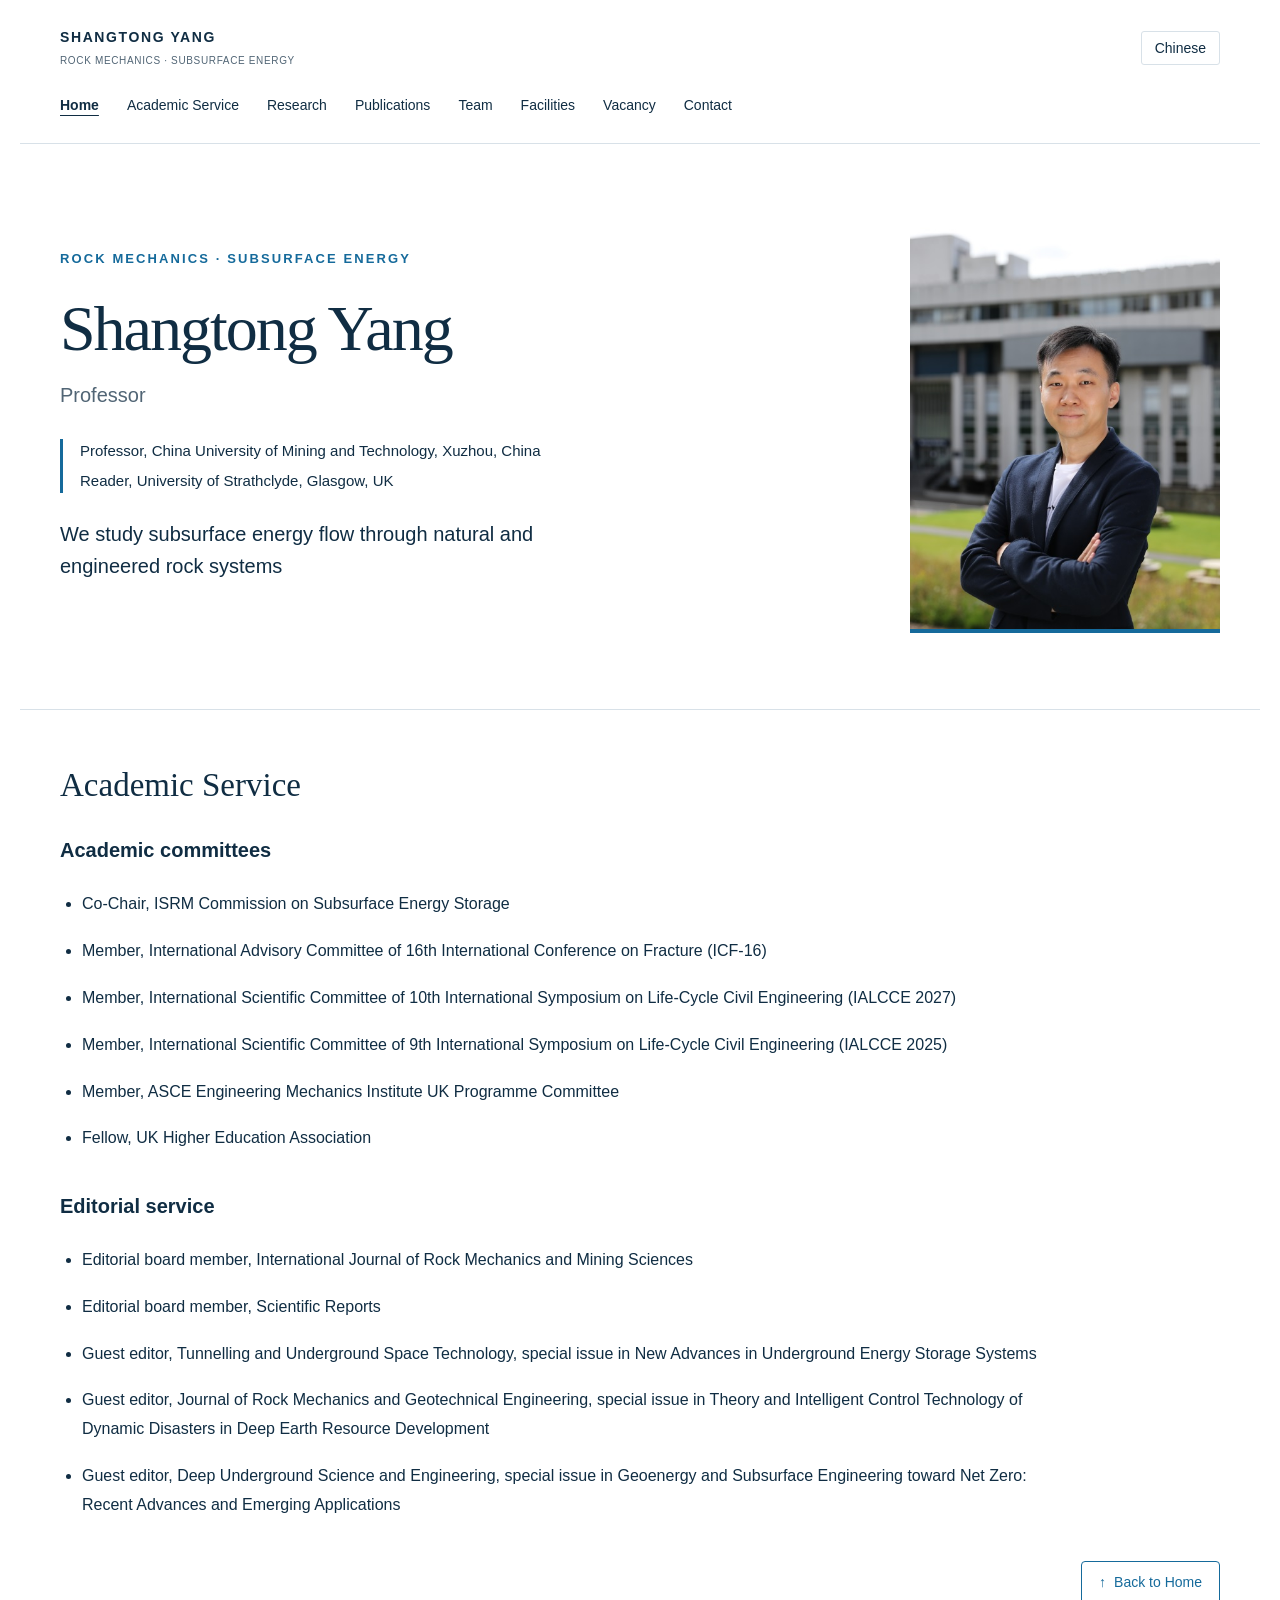
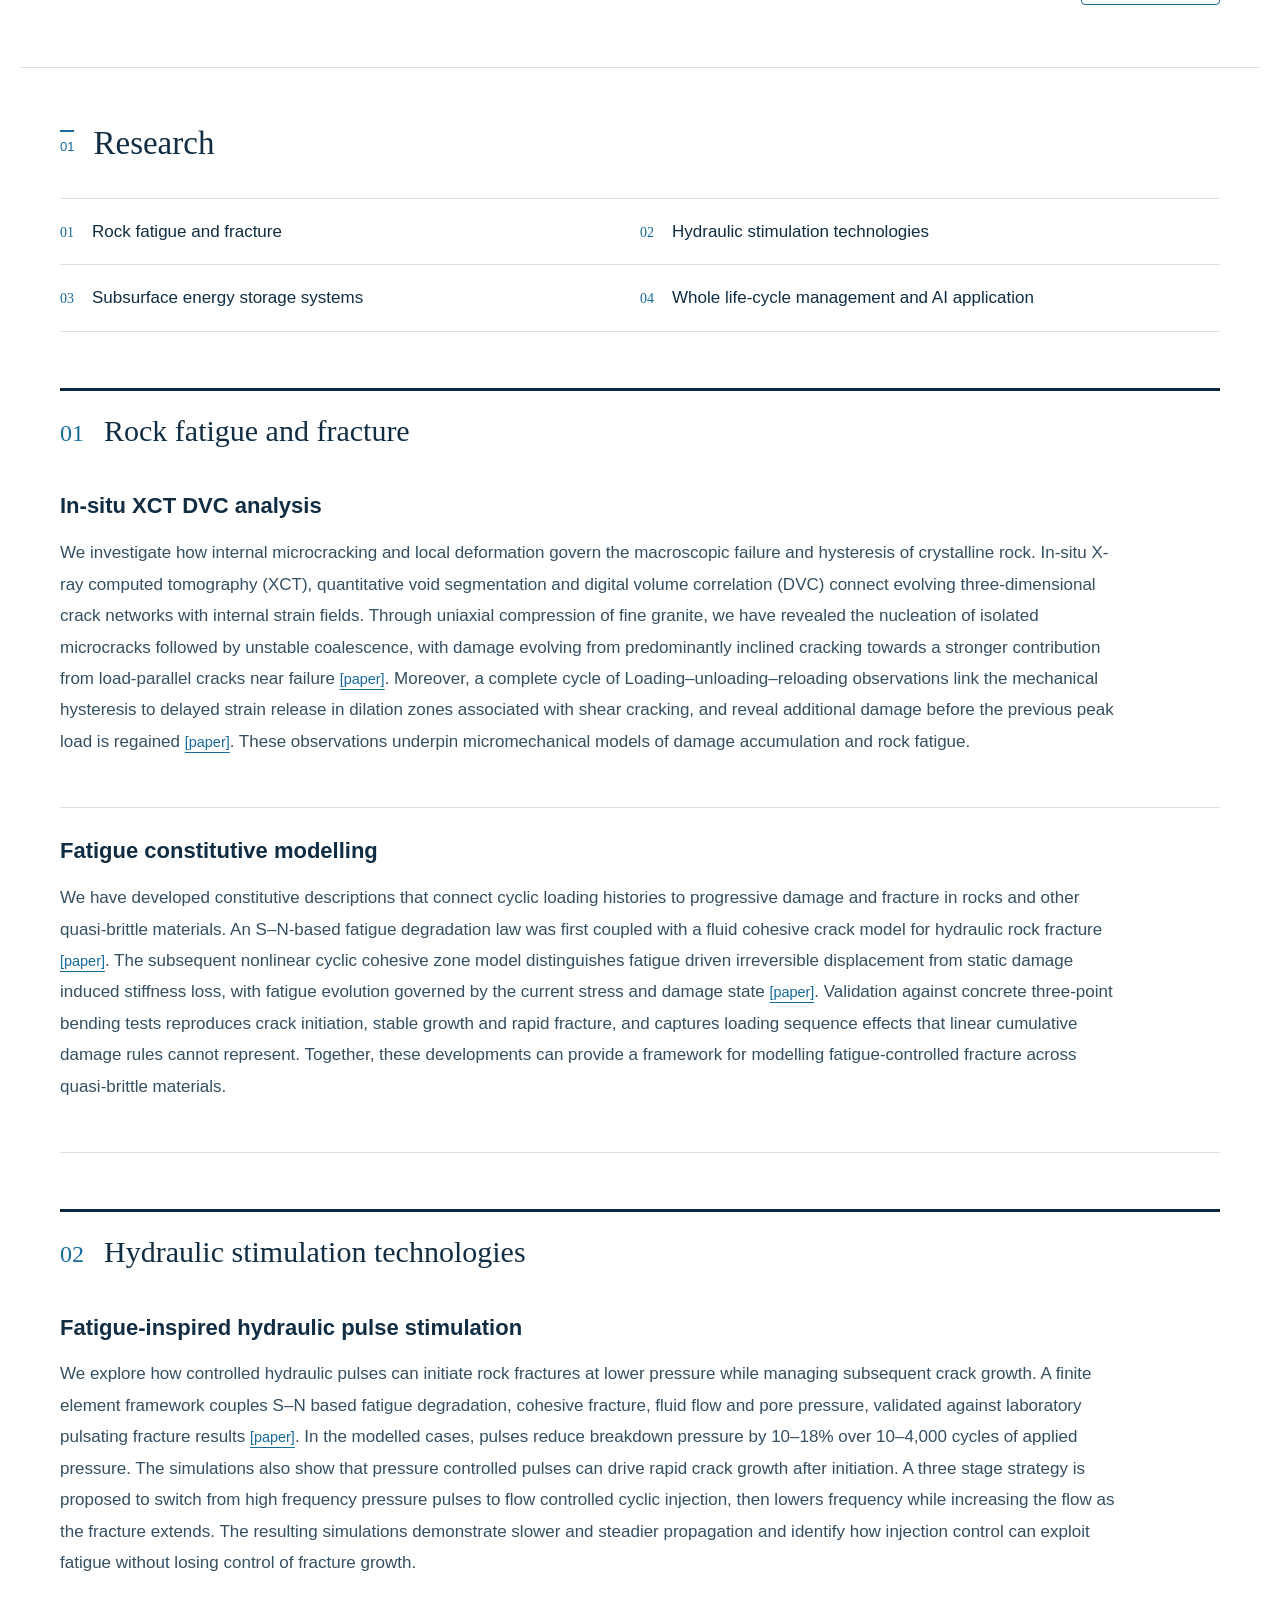
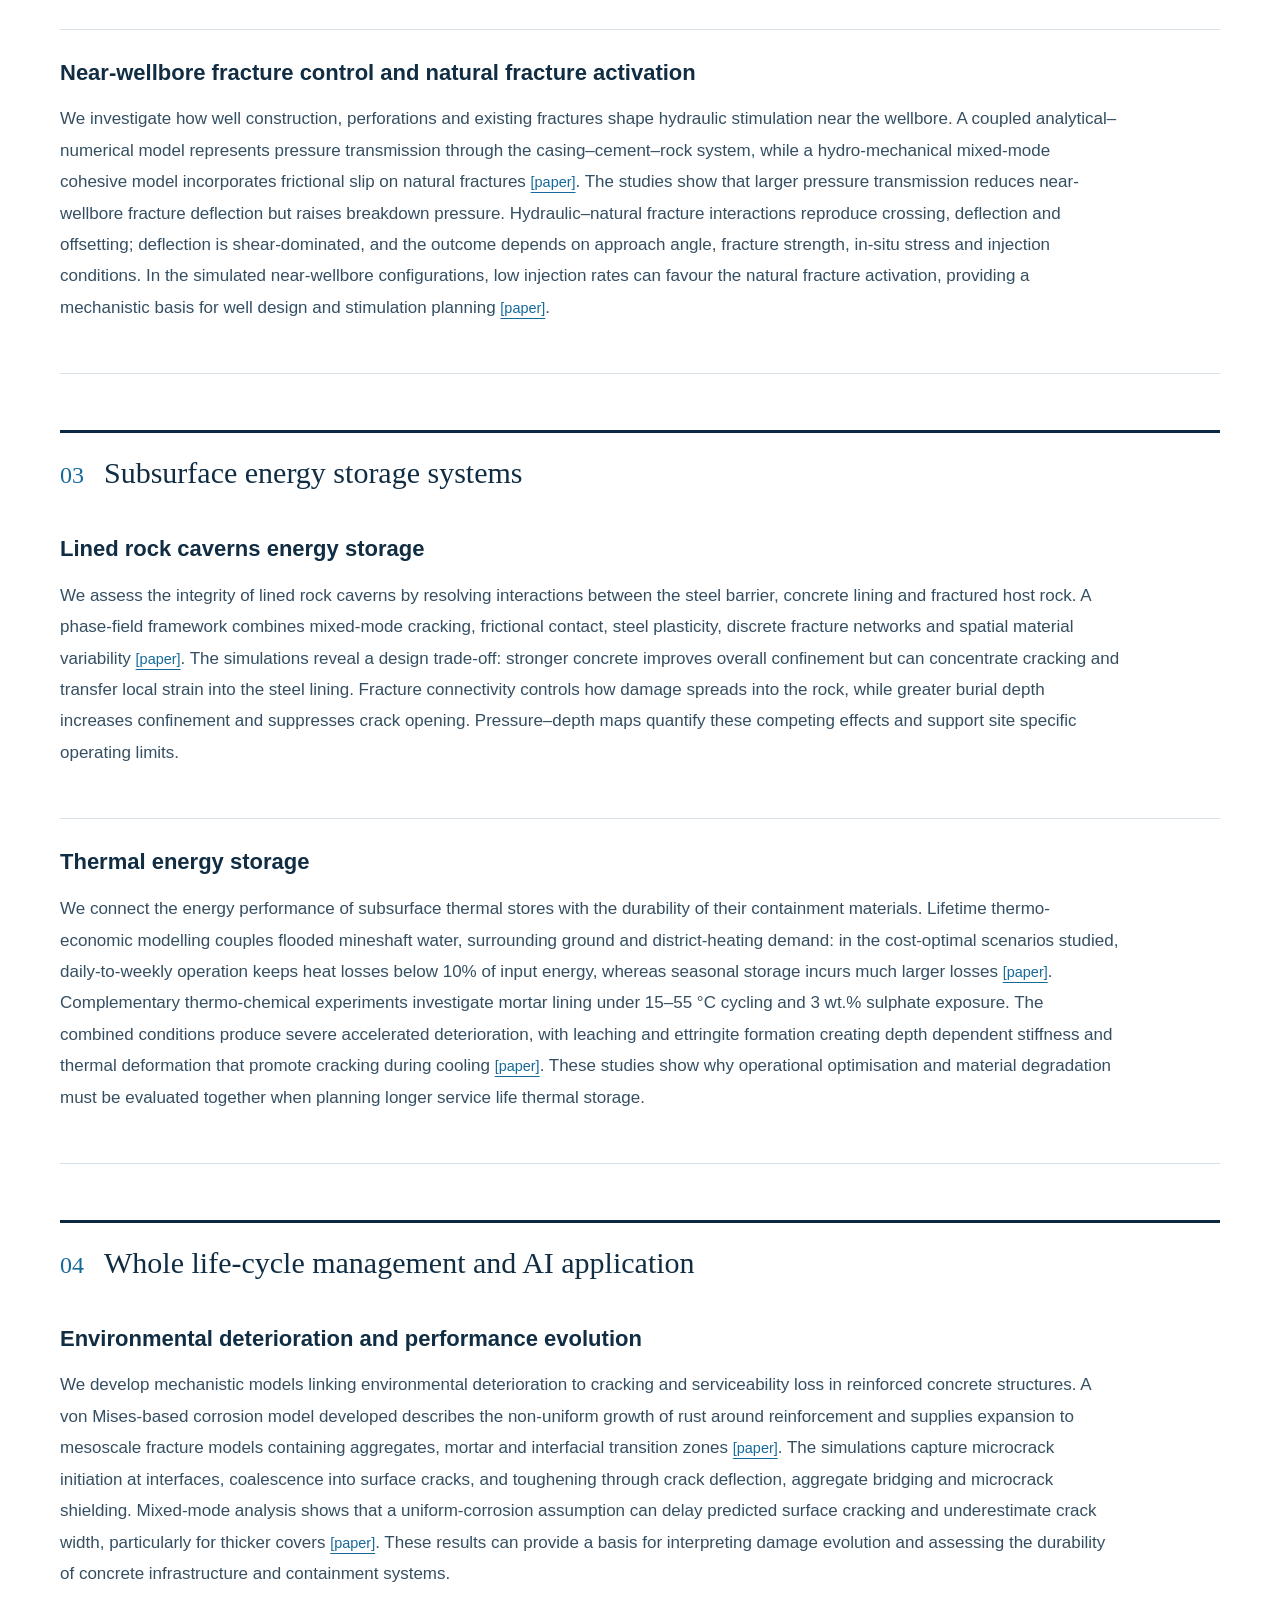
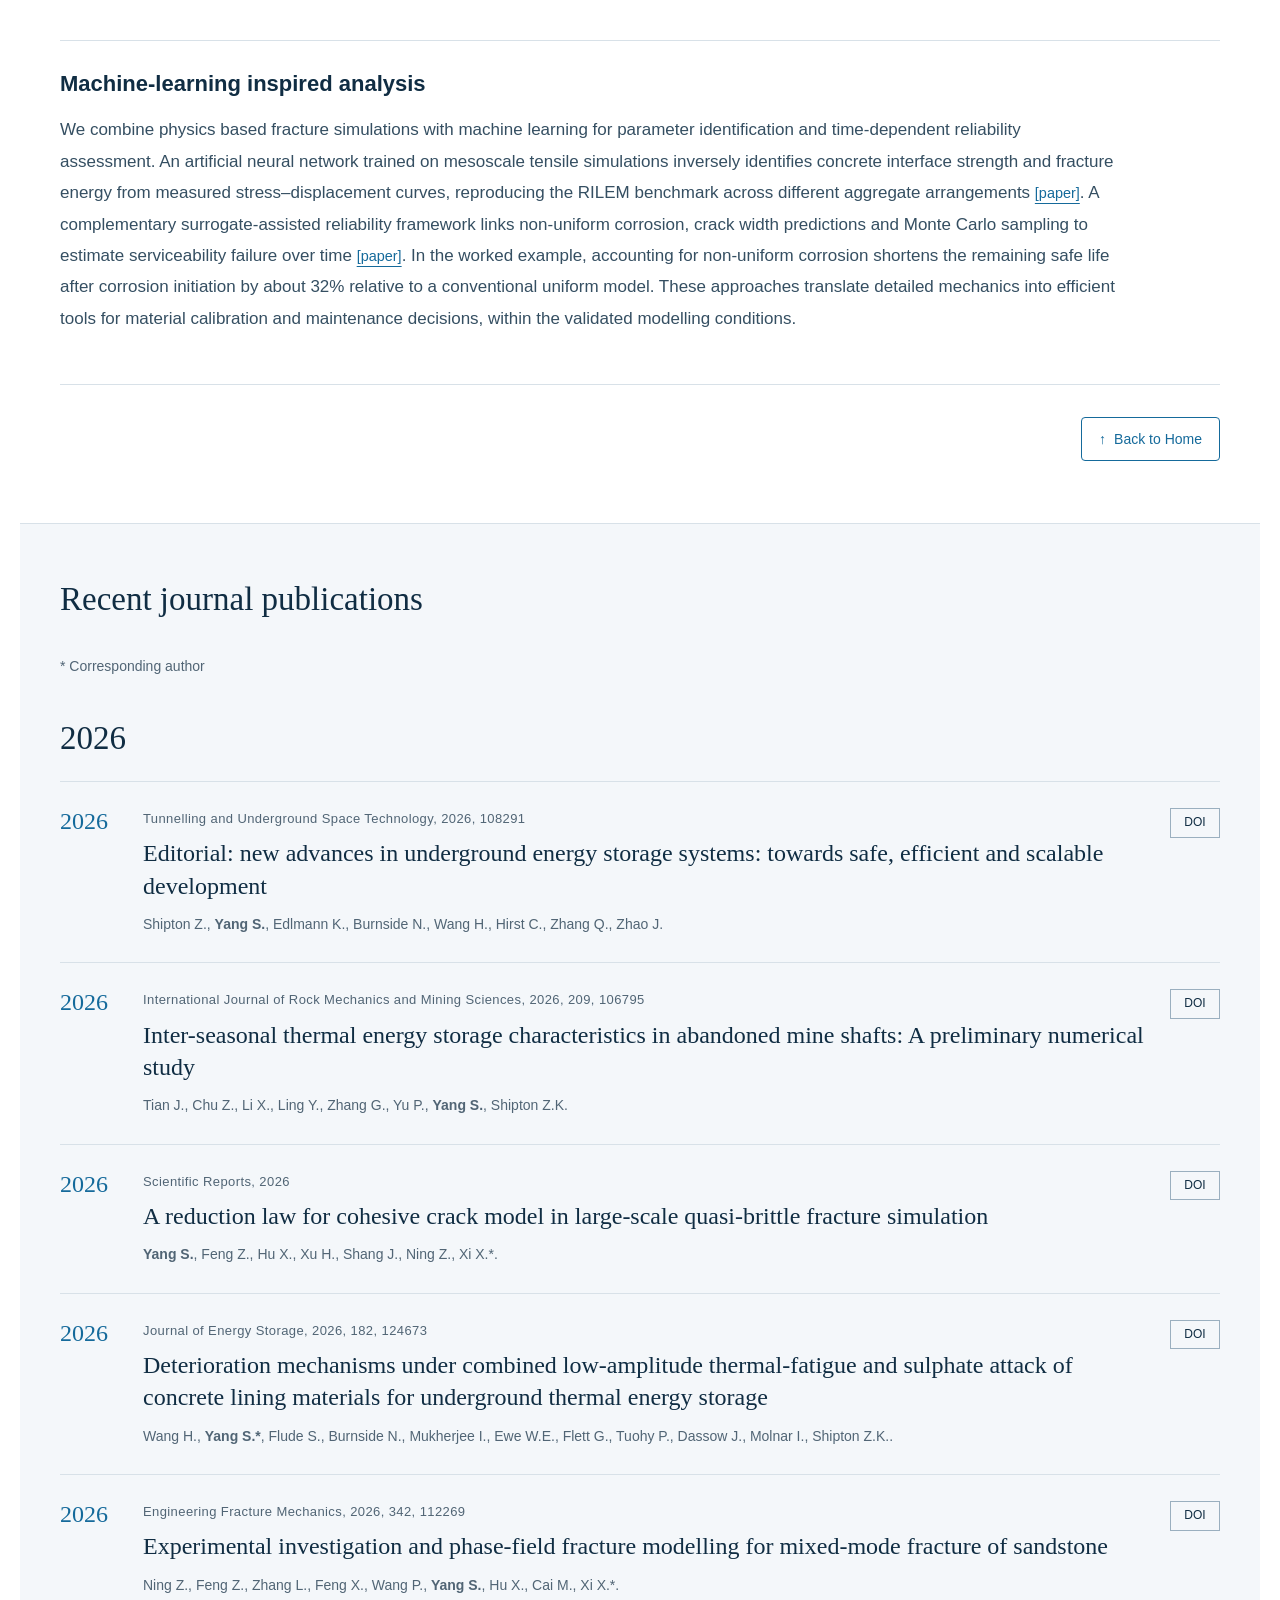
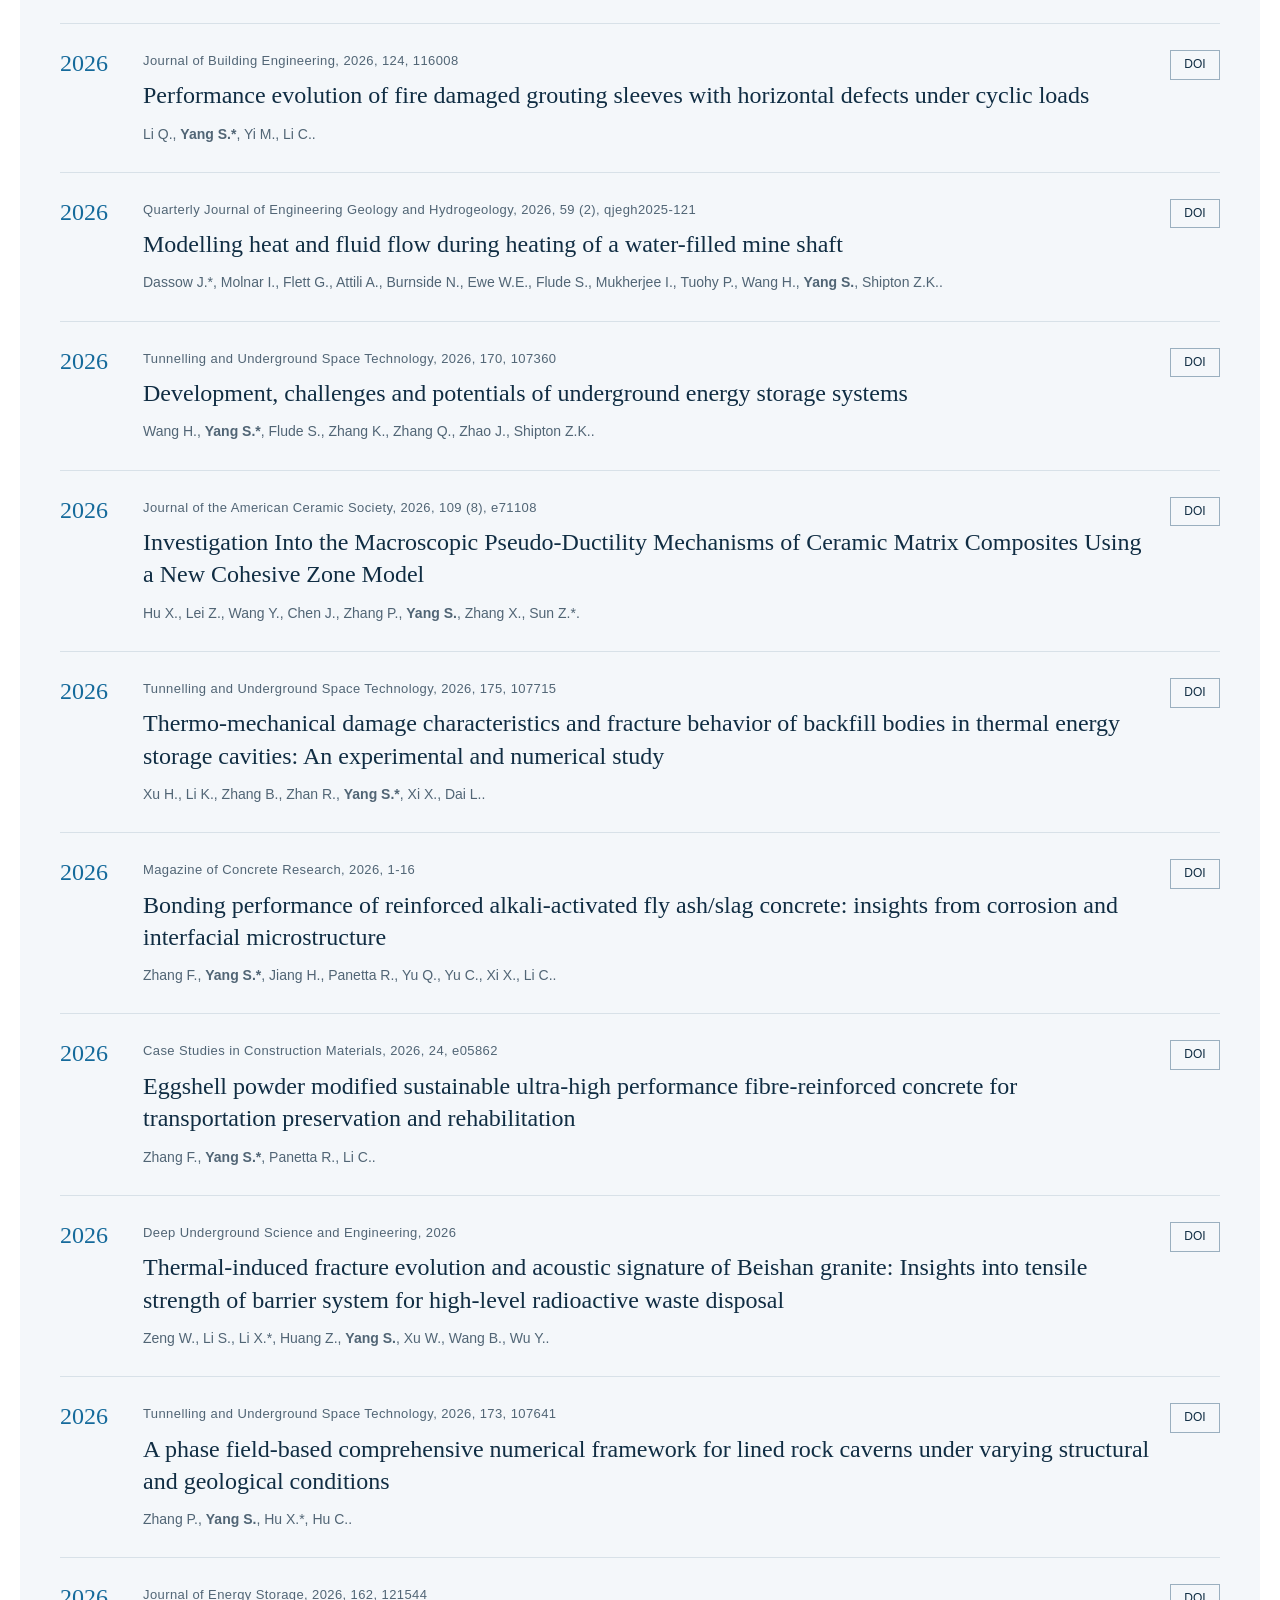
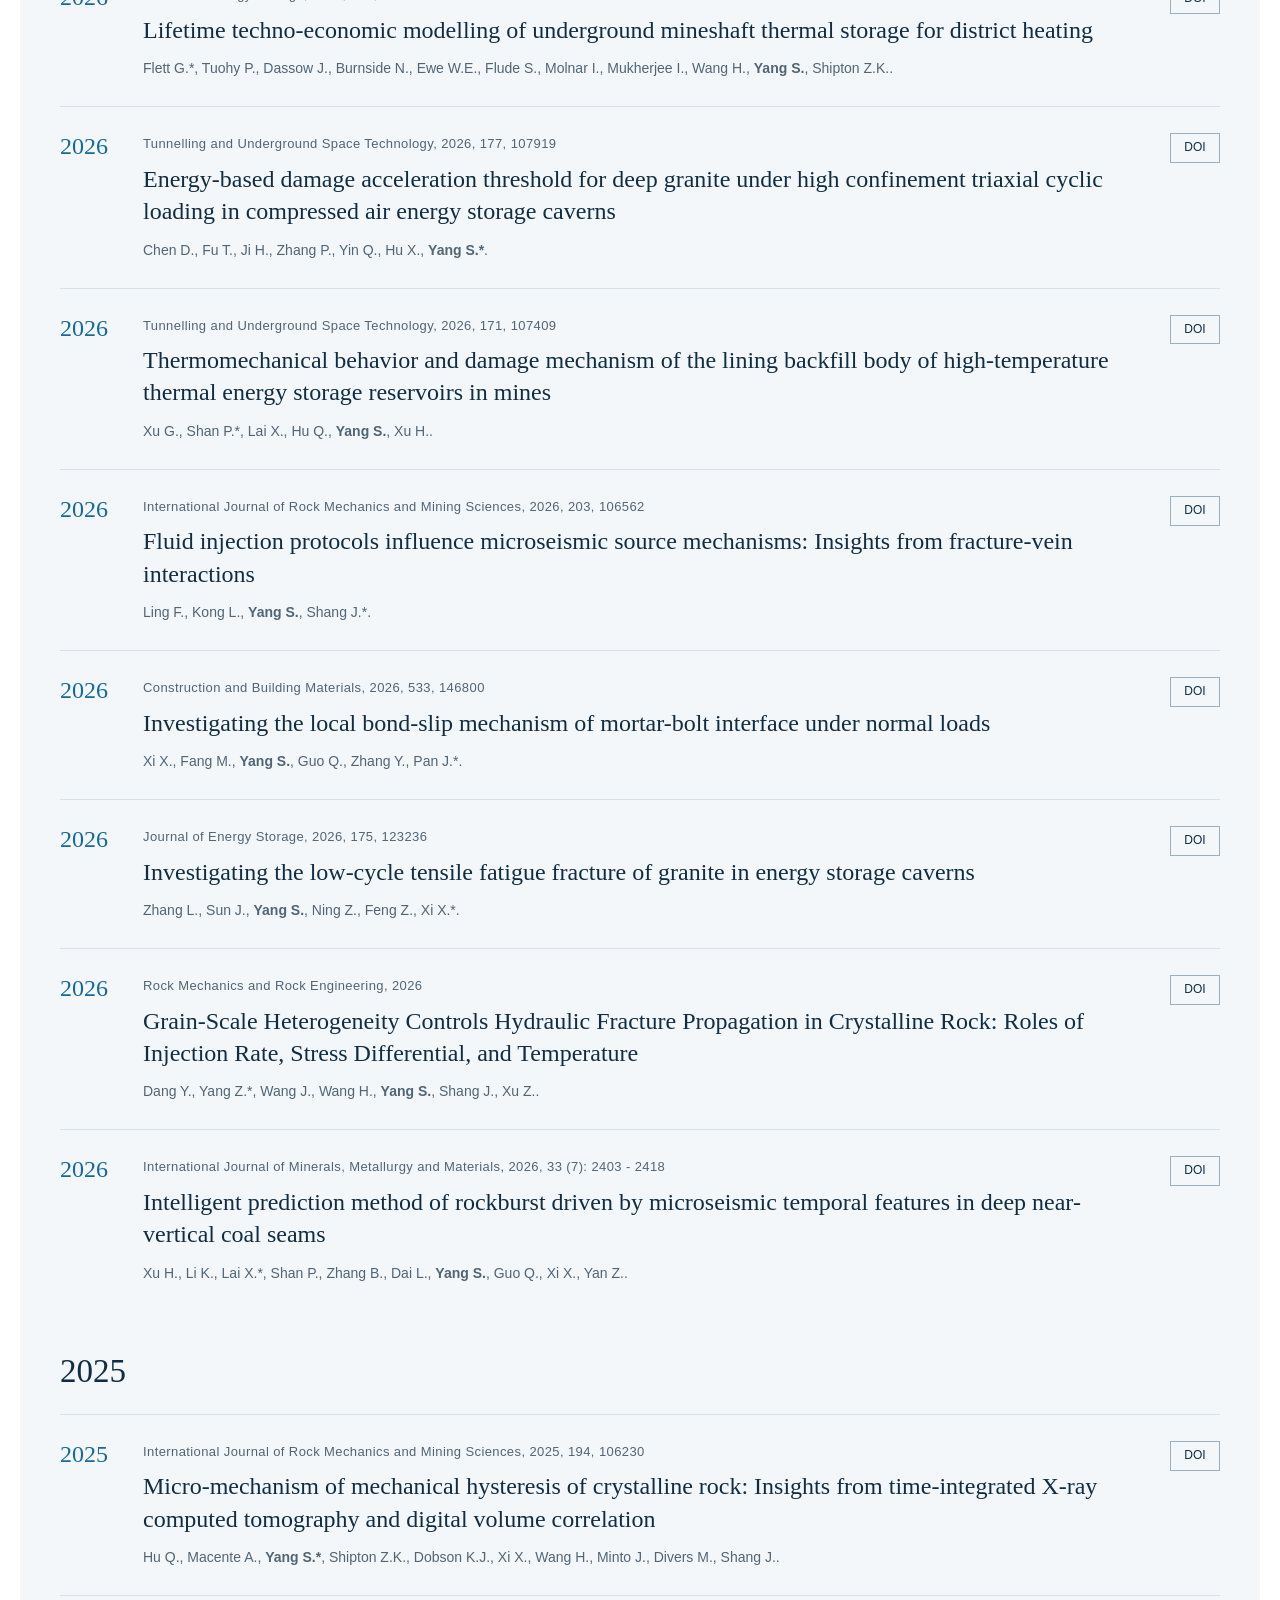
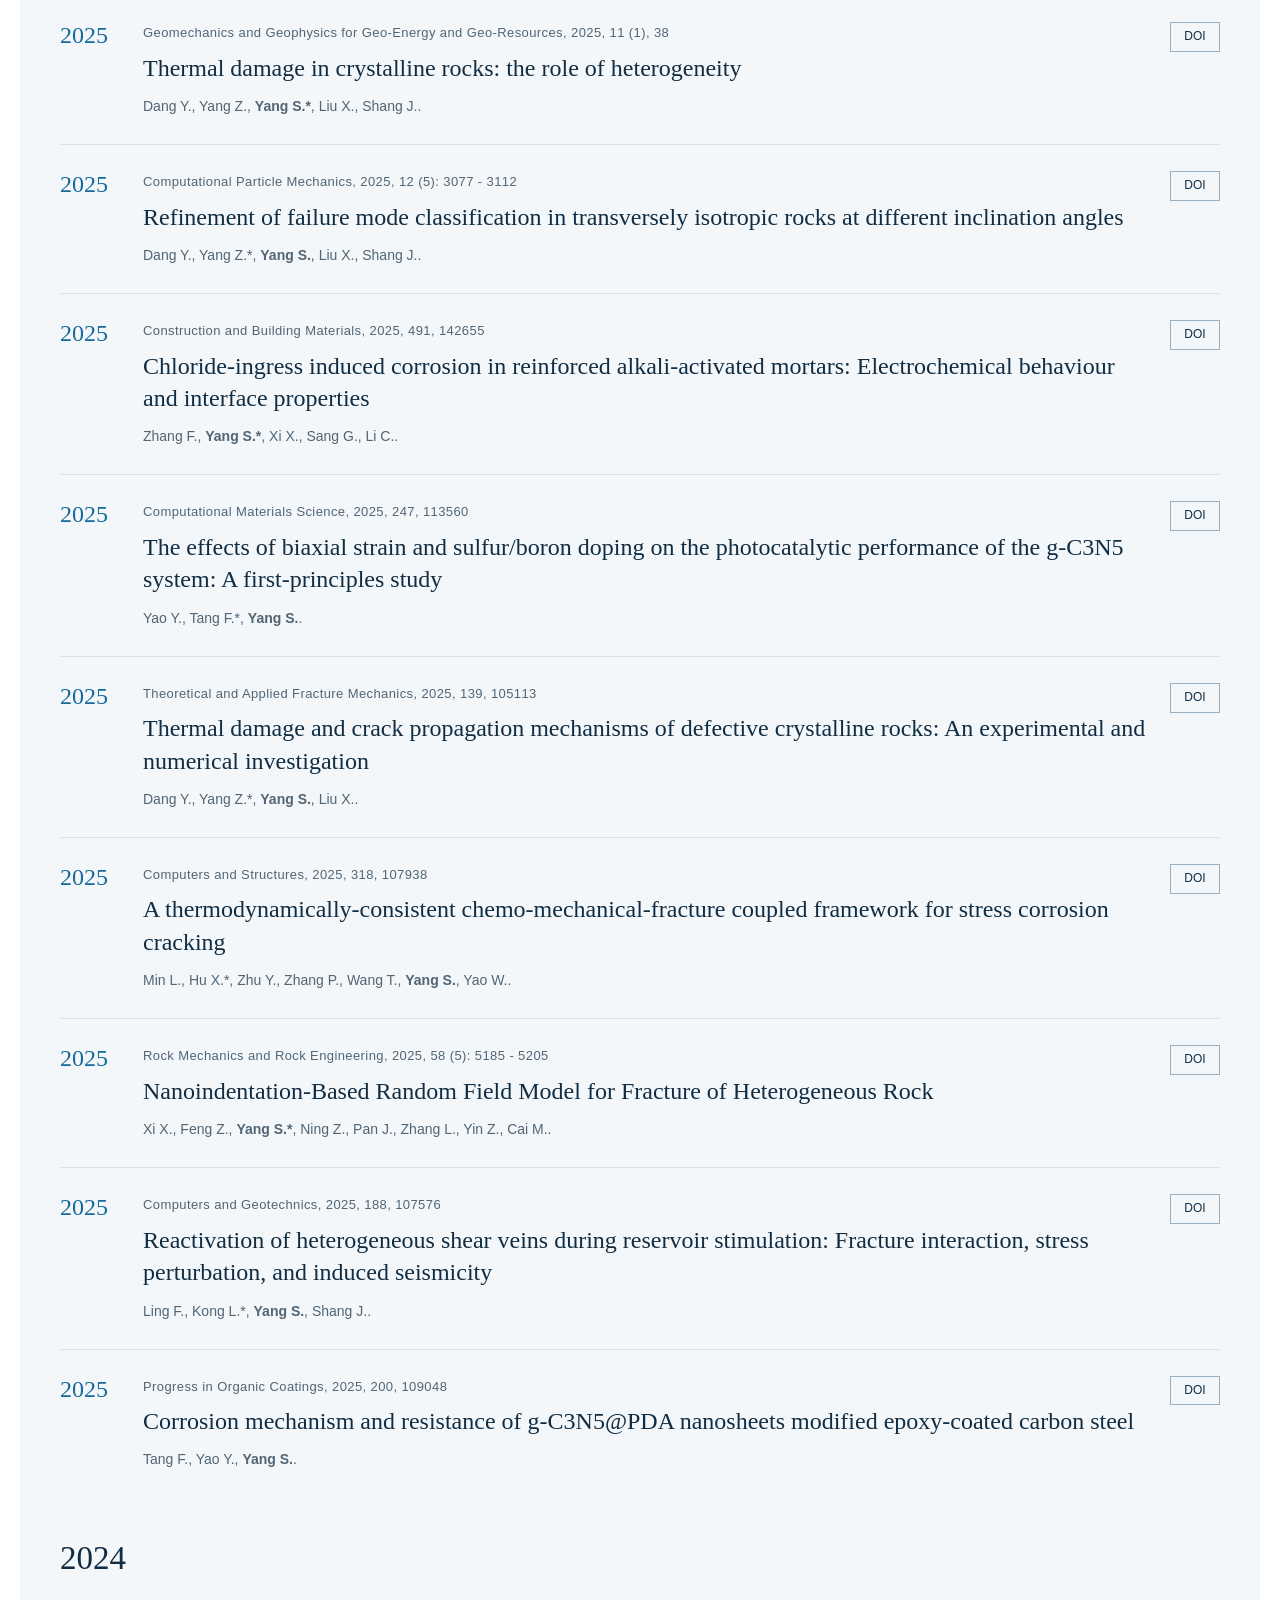
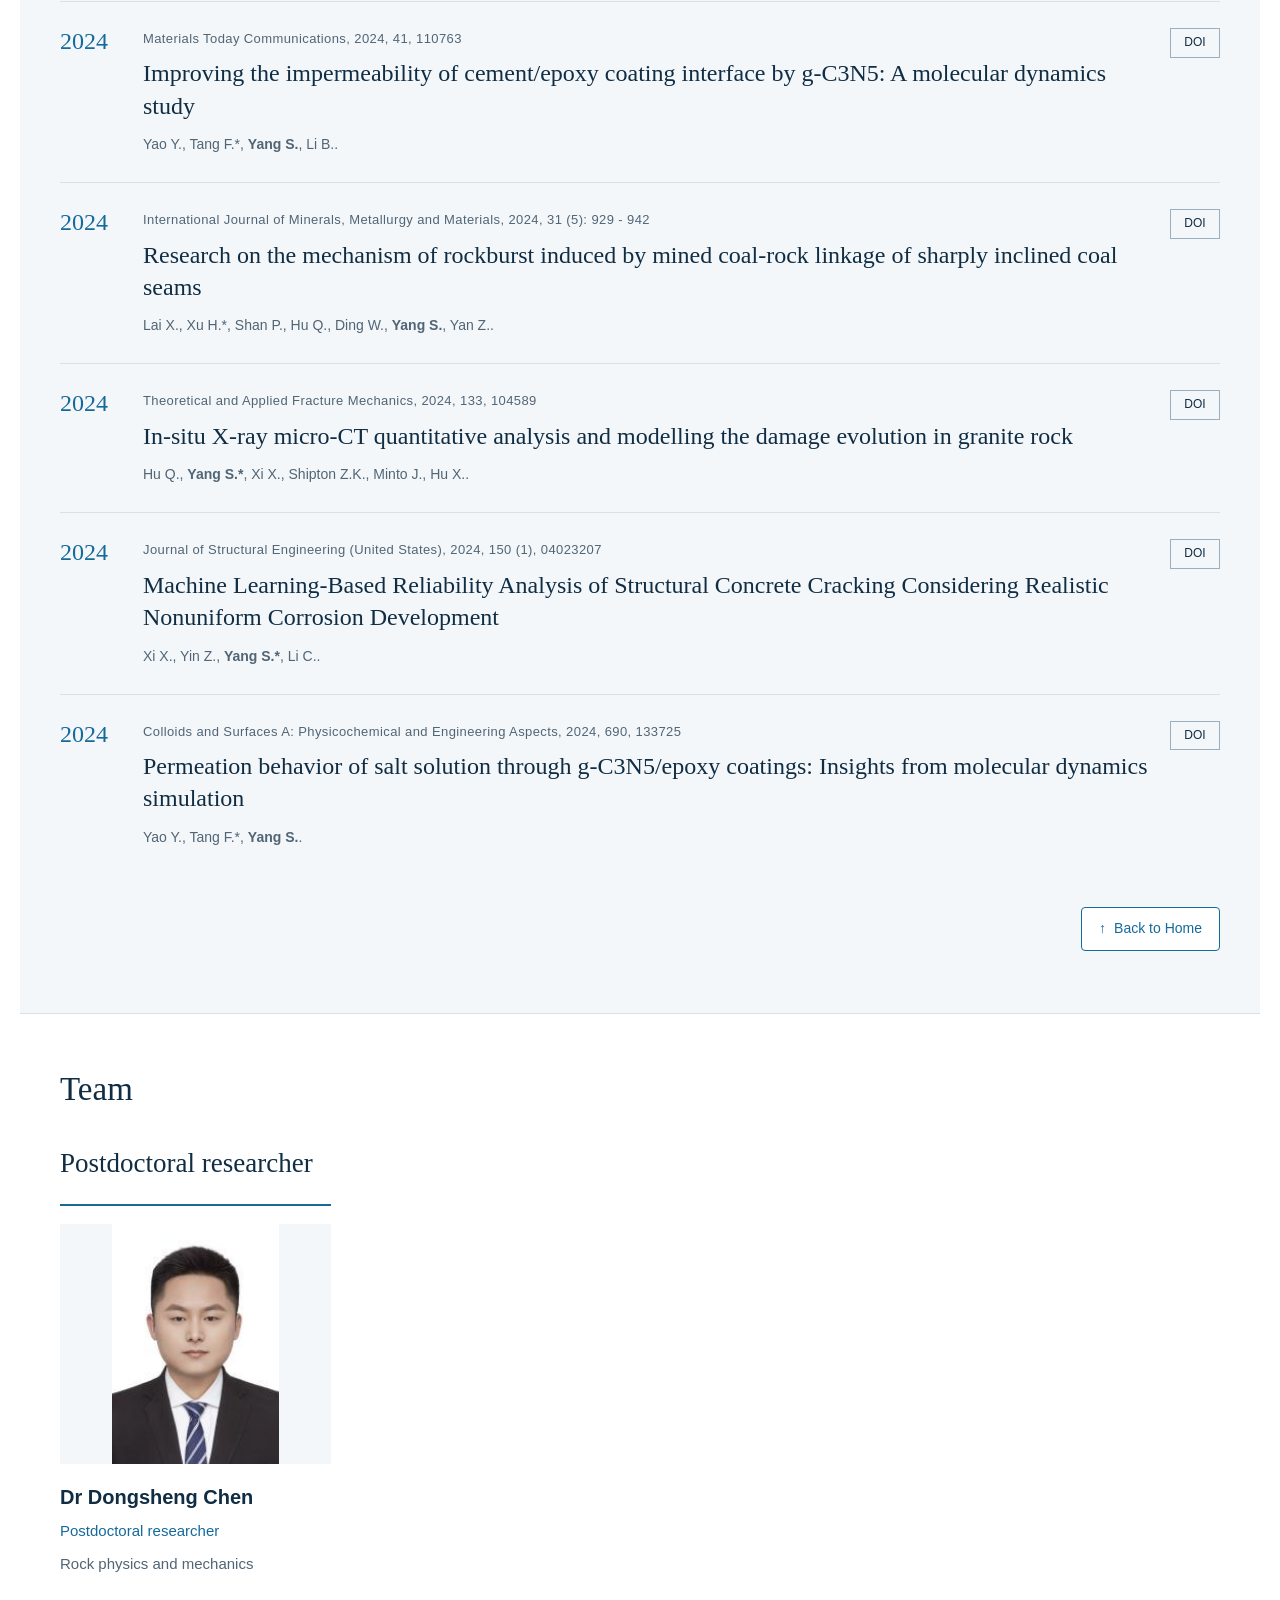
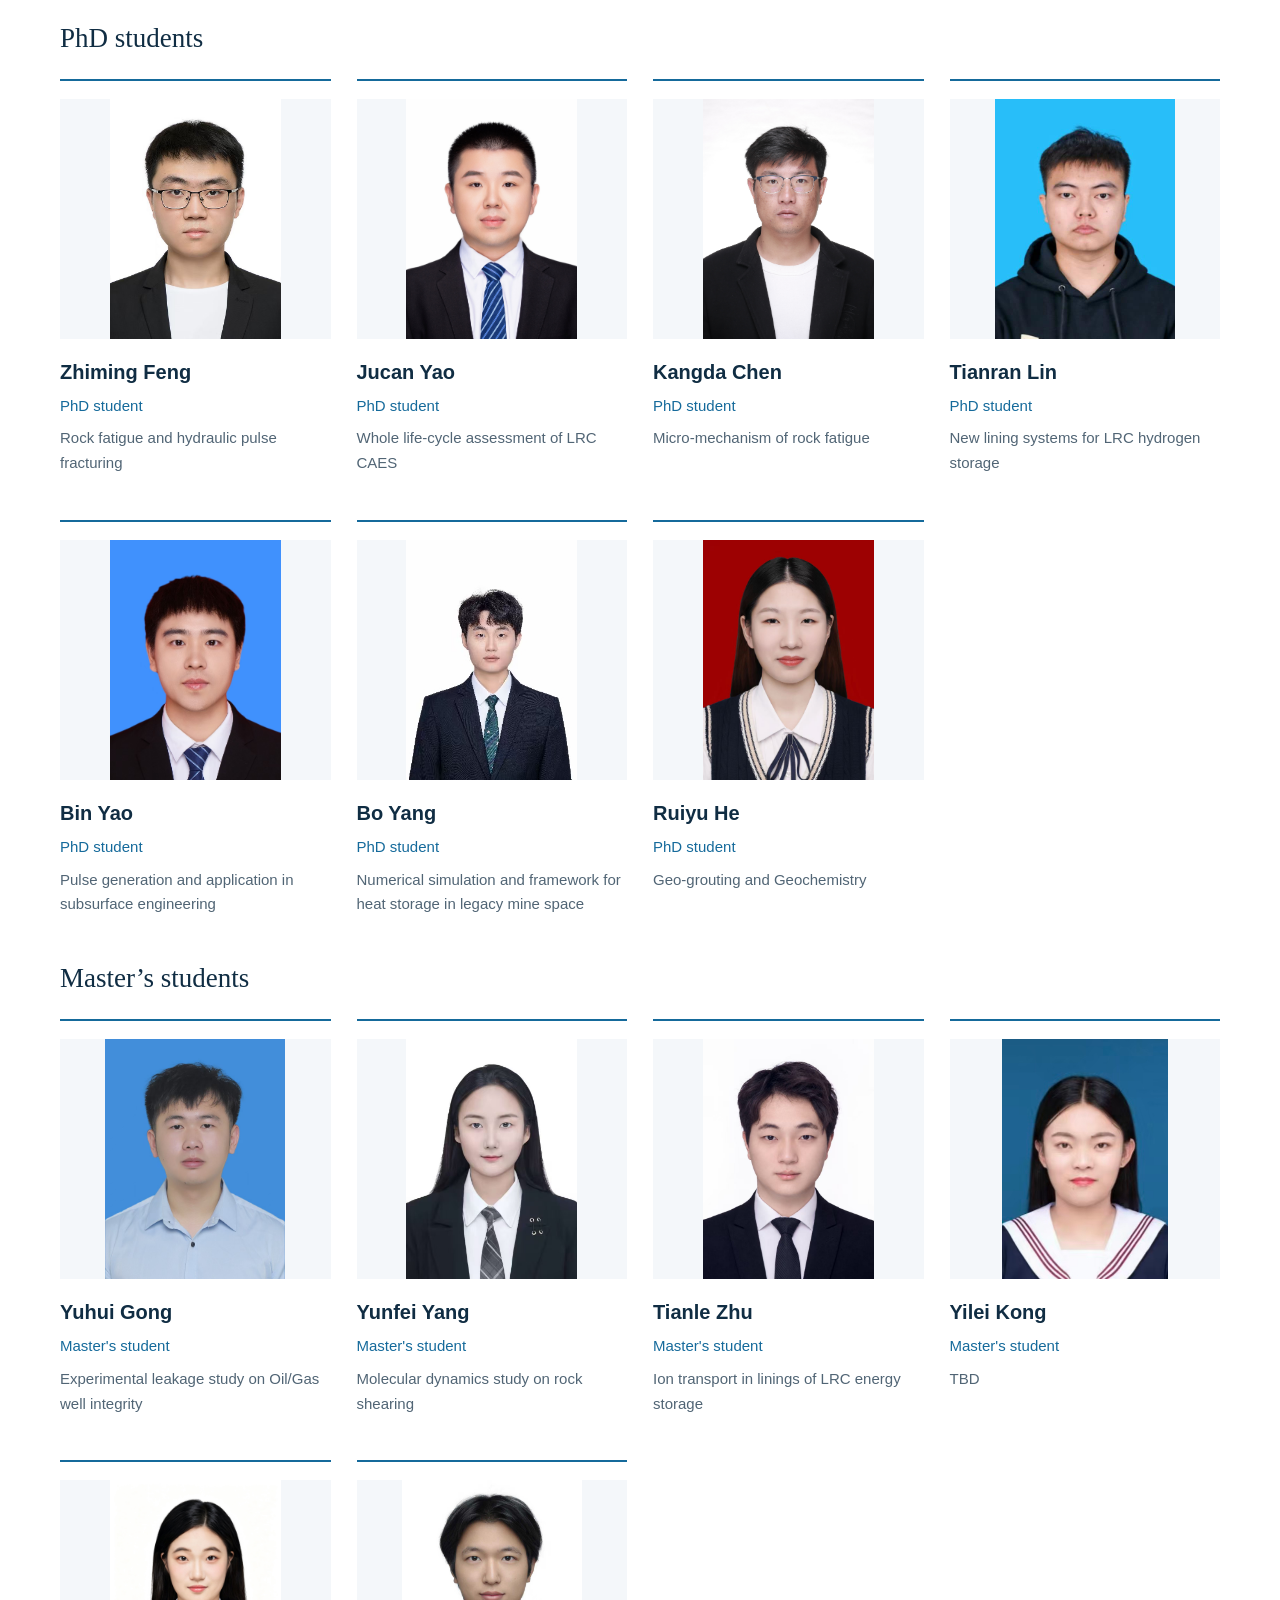
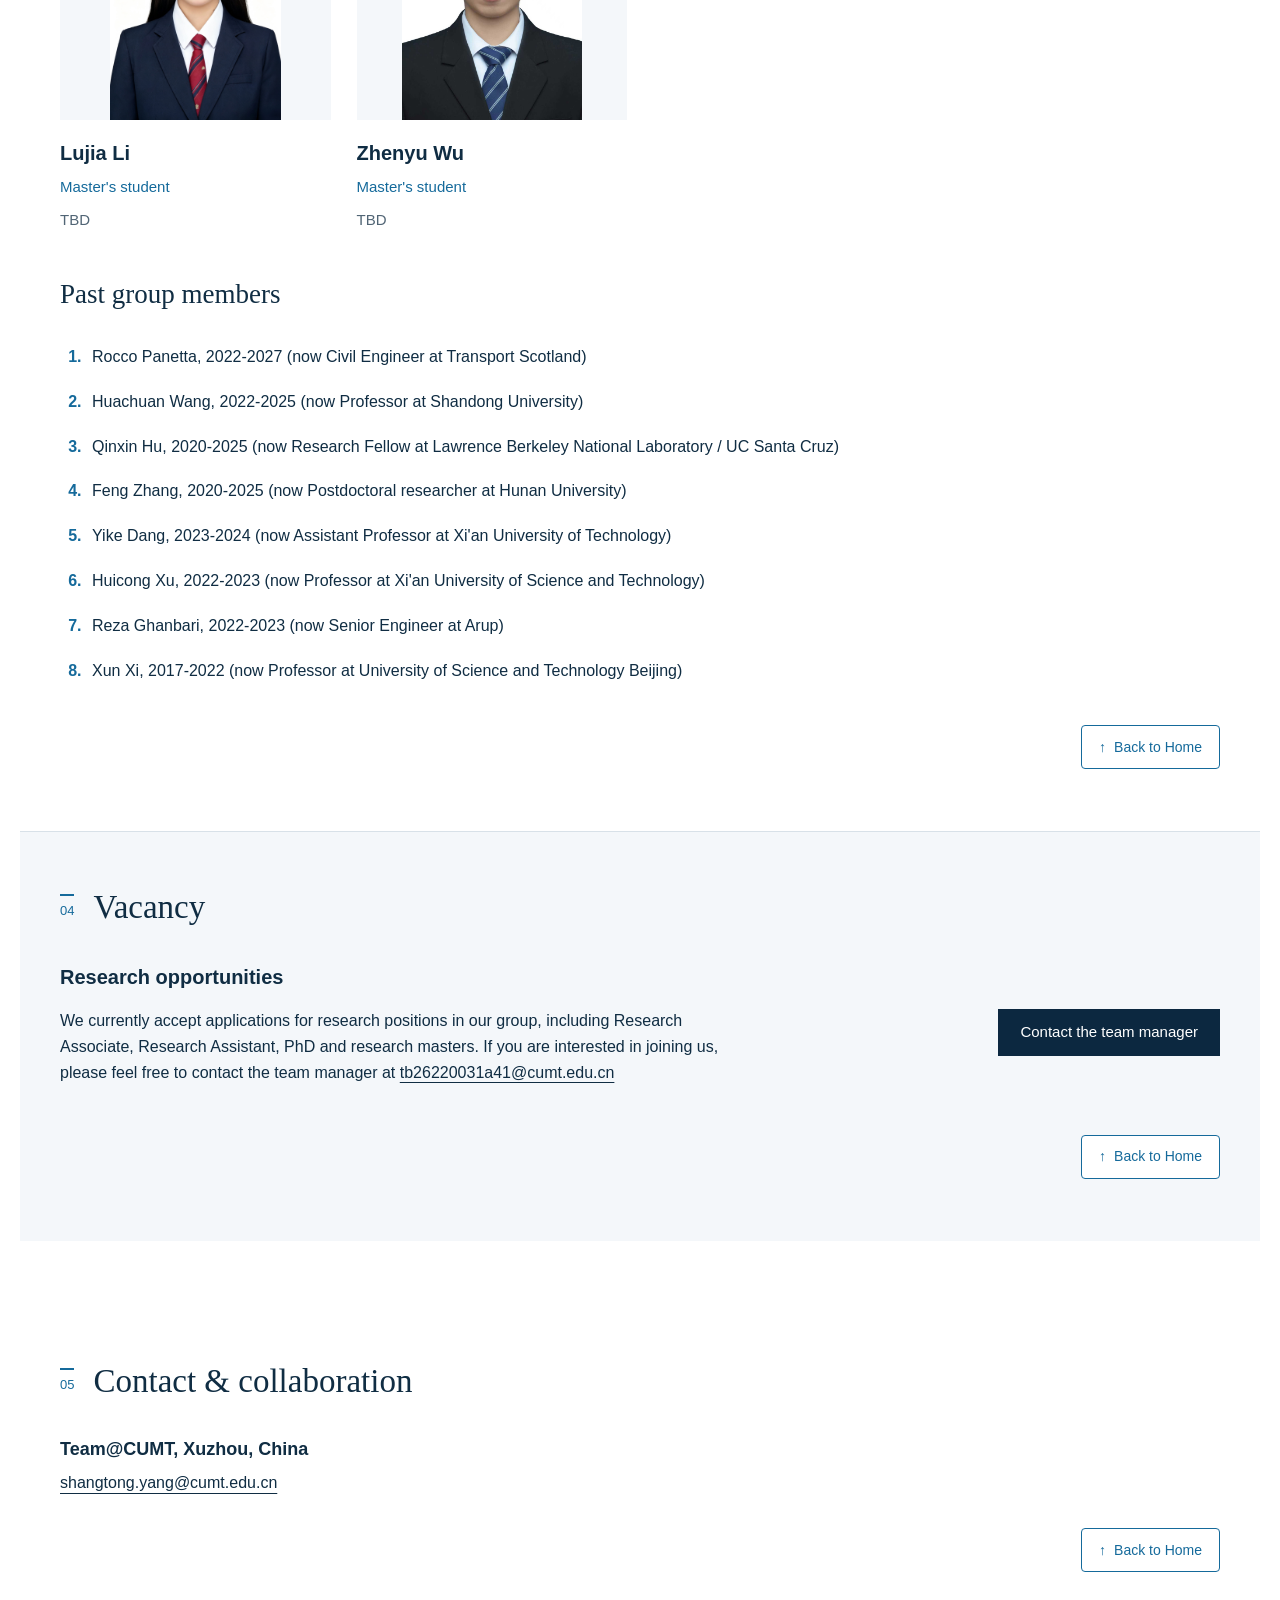
==== commit 2211c079: "Add files via upload" ====
--- a/index.html
+++ b/index.html
@@ -34,7 +34,7 @@
 
 
 
-<section class="section publications" id="publications"><div class="section-heading"><h2 data-en="Recent journal publications" data-zh="近期发表的期刊论文">Recent journal publications</h2></div><p class="publication-note" data-en="* Corresponding author" data-zh="* 通讯作者">* Corresponding author</p><div><section class="publication-year" id="year-2026"><h2>2026</h2><div class="papers"><article><span class="year">2026</span><div><p class="journal">Scientific Reports, 2026</p><h3><a href="https://doi.org/10.1038/s41598-026-68624-1" target="_blank" rel="noopener noreferrer">A reduction law for cohesive crack model in large-scale quasi-brittle fracture simulation</a></h3><p class="authors"><strong>Yang S.</strong>, Feng Z., Hu X., Xu H., Shang J., Ning Z., Xi X.*.</p></div><a class="doi" href="https://doi.org/10.1038/s41598-026-68624-1" aria-label="DOI: A reduction law for cohesive crack model in large-scale quasi-brittle fracture simulation" target="_blank" rel="noopener noreferrer">DOI</a></article><article><span class="year">2026</span><div><p class="journal">Journal of Energy Storage, 2026, 182, 124673</p><h3><a href="https://doi.org/10.1016/j.est.2026.124673" target="_blank" rel="noopener noreferrer">Deterioration mechanisms under combined low-amplitude thermal-fatigue and sulphate attack of concrete lining materials for underground thermal energy storage</a></h3><p class="authors">Wang H., <strong>Yang S.*</strong>, Flude S., Burnside N., Mukherjee I., Ewe W.E., Flett G., Tuohy P., Dassow J., Molnar I., Shipton Z.K..</p></div><a class="doi" href="https://doi.org/10.1016/j.est.2026.124673" aria-label="DOI: Deterioration mechanisms under combined low-amplitude thermal-fatigue and sulphate attack of concrete lining materials for underground thermal energy storage" target="_blank" rel="noopener noreferrer">DOI</a></article><article><span class="year">2026</span><div><p class="journal">Engineering Fracture Mechanics, 2026, 342, 112269</p><h3><a href="https://doi.org/10.1016/j.engfracmech.2026.112269" target="_blank" rel="noopener noreferrer">Experimental investigation and phase-field fracture modelling for mixed-mode fracture of sandstone</a></h3><p class="authors">Ning Z., Feng Z., Zhang L., Feng X., Wang P., <strong>Yang S.</strong>, Hu X., Cai M., Xi X.*.</p></div><a class="doi" href="https://doi.org/10.1016/j.engfracmech.2026.112269" aria-label="DOI: Experimental investigation and phase-field fracture modelling for mixed-mode fracture of sandstone" target="_blank" rel="noopener noreferrer">DOI</a></article><article><span class="year">2026</span><div><p class="journal">Journal of Building Engineering, 2026, 124, 116008</p><h3><a href="https://doi.org/10.1016/j.jobe.2026.116008" target="_blank" rel="noopener noreferrer">Performance evolution of fire damaged grouting sleeves with horizontal defects under cyclic loads</a></h3><p class="authors">Li Q., <strong>Yang S.*</strong>, Yi M., Li C..</p></div><a class="doi" href="https://doi.org/10.1016/j.jobe.2026.116008" aria-label="DOI: Performance evolution of fire damaged grouting sleeves with horizontal defects under cyclic loads" target="_blank" rel="noopener noreferrer">DOI</a></article><article><span class="year">2026</span><div><p class="journal">Quarterly Journal of Engineering Geology and Hydrogeology, 2026, 59 (2), qjegh2025-121</p><h3><a href="https://doi.org/10.1144/qjegh2025-121" target="_blank" rel="noopener noreferrer">Modelling heat and fluid flow during heating of a water-filled mine shaft</a></h3><p class="authors">Dassow J.*, Molnar I., Flett G., Attili A., Burnside N., Ewe W.E., Flude S., Mukherjee I., Tuohy P., Wang H., <strong>Yang S.</strong>, Shipton Z.K..</p></div><a class="doi" href="https://doi.org/10.1144/qjegh2025-121" aria-label="DOI: Modelling heat and fluid flow during heating of a water-filled mine shaft" target="_blank" rel="noopener noreferrer">DOI</a></article><article><span class="year">2026</span><div><p class="journal">Tunnelling and Underground Space Technology, 2026, 170, 107360</p><h3><a href="https://doi.org/10.1016/j.tust.2025.107360" target="_blank" rel="noopener noreferrer">Development, challenges and potentials of underground energy storage systems</a></h3><p class="authors">Wang H., <strong>Yang S.*</strong>, Flude S., Zhang K., Zhang Q., Zhao J., Shipton Z.K..</p></div><a class="doi" href="https://doi.org/10.1016/j.tust.2025.107360" aria-label="DOI: Development, challenges and potentials of underground energy storage systems" target="_blank" rel="noopener noreferrer">DOI</a></article><article><span class="year">2026</span><div><p class="journal">Journal of the American Ceramic Society, 2026, 109 (8), e71108</p><h3><a href="https://doi.org/10.1111/jace.71108" target="_blank" rel="noopener noreferrer">Investigation Into the Macroscopic Pseudo-Ductility Mechanisms of Ceramic Matrix Composites Using a New Cohesive Zone Model</a></h3><p class="authors">Hu X., Lei Z., Wang Y., Chen J., Zhang P., <strong>Yang S.</strong>, Zhang X., Sun Z.*.</p></div><a class="doi" href="https://doi.org/10.1111/jace.71108" aria-label="DOI: Investigation Into the Macroscopic Pseudo-Ductility Mechanisms of Ceramic Matrix Composites Using a New Cohesive Zone Model" target="_blank" rel="noopener noreferrer">DOI</a></article><article><span class="year">2026</span><div><p class="journal">Tunnelling and Underground Space Technology, 2026, 175, 107715</p><h3><a href="https://doi.org/10.1016/j.tust.2026.107715" target="_blank" rel="noopener noreferrer">Thermo-mechanical damage characteristics and fracture behavior of backfill bodies in thermal energy storage cavities: An experimental and numerical study</a></h3><p class="authors">Xu H., Li K., Zhang B., Zhan R., <strong>Yang S.*</strong>, Xi X., Dai L..</p></div><a class="doi" href="https://doi.org/10.1016/j.tust.2026.107715" aria-label="DOI: Thermo-mechanical damage characteristics and fracture behavior of backfill bodies in thermal energy storage cavities: An experimental and numerical study" target="_blank" rel="noopener noreferrer">DOI</a></article><article><span class="year">2026</span><div><p class="journal">Magazine of Concrete Research, 2026, 1-16</p><h3><a href="https://doi.org/10.1680/jmacr.25.00560" target="_blank" rel="noopener noreferrer">Bonding performance of reinforced alkali-activated fly ash/slag concrete: insights from corrosion and interfacial microstructure</a></h3><p class="authors">Zhang F., <strong>Yang S.*</strong>, Jiang H., Panetta R., Yu Q., Yu C., Xi X., Li C..</p></div><a class="doi" href="https://doi.org/10.1680/jmacr.25.00560" aria-label="DOI: Bonding performance of reinforced alkali-activated fly ash/slag concrete: insights from corrosion and interfacial microstructure" target="_blank" rel="noopener noreferrer">DOI</a></article><article><span class="year">2026</span><div><p class="journal">Case Studies in Construction Materials, 2026, 24, e05862</p><h3><a href="https://doi.org/10.1016/j.cscm.2026.e05862" target="_blank" rel="noopener noreferrer">Eggshell powder modified sustainable ultra-high performance fibre-reinforced concrete for transportation preservation and rehabilitation</a></h3><p class="authors">Zhang F., <strong>Yang S.*</strong>, Panetta R., Li C..</p></div><a class="doi" href="https://doi.org/10.1016/j.cscm.2026.e05862" aria-label="DOI: Eggshell powder modified sustainable ultra-high performance fibre-reinforced concrete for transportation preservation and rehabilitation" target="_blank" rel="noopener noreferrer">DOI</a></article><article><span class="year">2026</span><div><p class="journal">Deep Underground Science and Engineering, 2026</p><h3><a href="https://doi.org/10.1002/dug2.70089" target="_blank" rel="noopener noreferrer">Thermal-induced fracture evolution and acoustic signature of Beishan granite: Insights into tensile strength of barrier system for high-level radioactive waste disposal</a></h3><p class="authors">Zeng W., Li S., Li X.*, Huang Z., <strong>Yang S.</strong>, Xu W., Wang B., Wu Y..</p></div><a class="doi" href="https://doi.org/10.1002/dug2.70089" aria-label="DOI: Thermal-induced fracture evolution and acoustic signature of Beishan granite: Insights into tensile strength of barrier system for high-level radioactive waste disposal" target="_blank" rel="noopener noreferrer">DOI</a></article><article><span class="year">2026</span><div><p class="journal">Tunnelling and Underground Space Technology, 2026, 173, 107641</p><h3><a href="https://doi.org/10.1016/j.tust.2026.107641" target="_blank" rel="noopener noreferrer">A phase field-based comprehensive numerical framework for lined rock caverns under varying structural and geological conditions</a></h3><p class="authors">Zhang P., <strong>Yang S.</strong>, Hu X.*, Hu C..</p></div><a class="doi" href="https://doi.org/10.1016/j.tust.2026.107641" aria-label="DOI: A phase field-based comprehensive numerical framework for lined rock caverns under varying structural and geological conditions" target="_blank" rel="noopener noreferrer">DOI</a></article><article><span class="year">2026</span><div><p class="journal">Journal of Energy Storage, 2026, 162, 121544</p><h3><a href="https://doi.org/10.1016/j.est.2026.121544" target="_blank" rel="noopener noreferrer">Lifetime techno-economic modelling of underground mineshaft thermal storage for district heating</a></h3><p class="authors">Flett G.*, Tuohy P., Dassow J., Burnside N., Ewe W.E., Flude S., Molnar I., Mukherjee I., Wang H., <strong>Yang S.</strong>, Shipton Z.K..</p></div><a class="doi" href="https://doi.org/10.1016/j.est.2026.121544" aria-label="DOI: Lifetime techno-economic modelling of underground mineshaft thermal storage for district heating" target="_blank" rel="noopener noreferrer">DOI</a></article><article><span class="year">2026</span><div><p class="journal">Tunnelling and Underground Space Technology, 2026, 177, 107919</p><h3><a href="https://doi.org/10.1016/j.tust.2026.107919" target="_blank" rel="noopener noreferrer">Energy-based damage acceleration threshold for deep granite under high confinement triaxial cyclic loading in compressed air energy storage caverns</a></h3><p class="authors">Chen D., Fu T., Ji H., Zhang P., Yin Q., Hu X., <strong>Yang S.*</strong>.</p></div><a class="doi" href="https://doi.org/10.1016/j.tust.2026.107919" aria-label="DOI: Energy-based damage acceleration threshold for deep granite under high confinement triaxial cyclic loading in compressed air energy storage caverns" target="_blank" rel="noopener noreferrer">DOI</a></article><article><span class="year">2026</span><div><p class="journal">Tunnelling and Underground Space Technology, 2026, 171, 107409</p><h3><a href="https://doi.org/10.1016/j.tust.2025.107409" target="_blank" rel="noopener noreferrer">Thermomechanical behavior and damage mechanism of the lining backfill body of high-temperature thermal energy storage reservoirs in mines</a></h3><p class="authors">Xu G., Shan P.*, Lai X., Hu Q., <strong>Yang S.</strong>, Xu H..</p></div><a class="doi" href="https://doi.org/10.1016/j.tust.2025.107409" aria-label="DOI: Thermomechanical behavior and damage mechanism of the lining backfill body of high-temperature thermal energy storage reservoirs in mines" target="_blank" rel="noopener noreferrer">DOI</a></article><article><span class="year">2026</span><div><p class="journal">International Journal of Rock Mechanics and Mining Sciences, 2026, 203, 106562</p><h3><a href="https://doi.org/10.1016/j.ijrmms.2026.106562" target="_blank" rel="noopener noreferrer">Fluid injection protocols influence microseismic source mechanisms: Insights from fracture-vein interactions</a></h3><p class="authors">Ling F., Kong L., <strong>Yang S.</strong>, Shang J.*.</p></div><a class="doi" href="https://doi.org/10.1016/j.ijrmms.2026.106562" aria-label="DOI: Fluid injection protocols influence microseismic source mechanisms: Insights from fracture-vein interactions" target="_blank" rel="noopener noreferrer">DOI</a></article><article><span class="year">2026</span><div><p class="journal">Construction and Building Materials, 2026, 533, 146800</p><h3><a href="https://doi.org/10.1016/j.conbuildmat.2026.146800" target="_blank" rel="noopener noreferrer">Investigating the local bond-slip mechanism of mortar-bolt interface under normal loads</a></h3><p class="authors">Xi X., Fang M., <strong>Yang S.</strong>, Guo Q., Zhang Y., Pan J.*.</p></div><a class="doi" href="https://doi.org/10.1016/j.conbuildmat.2026.146800" aria-label="DOI: Investigating the local bond-slip mechanism of mortar-bolt interface under normal loads" target="_blank" rel="noopener noreferrer">DOI</a></article><article><span class="year">2026</span><div><p class="journal">Journal of Energy Storage, 2026, 175, 123236</p><h3><a href="https://doi.org/10.1016/j.est.2026.123236" target="_blank" rel="noopener noreferrer">Investigating the low-cycle tensile fatigue fracture of granite in energy storage caverns</a></h3><p class="authors">Zhang L., Sun J., <strong>Yang S.</strong>, Ning Z., Feng Z., Xi X.*.</p></div><a class="doi" href="https://doi.org/10.1016/j.est.2026.123236" aria-label="DOI: Investigating the low-cycle tensile fatigue fracture of granite in energy storage caverns" target="_blank" rel="noopener noreferrer">DOI</a></article><article><span class="year">2026</span><div><p class="journal">Rock Mechanics and Rock Engineering, 2026</p><h3><a href="https://doi.org/10.1007/s00603-026-05590-0" target="_blank" rel="noopener noreferrer">Grain-Scale Heterogeneity Controls Hydraulic Fracture Propagation in Crystalline Rock: Roles of Injection Rate, Stress Differential, and Temperature</a></h3><p class="authors">Dang Y., Yang Z.*, Wang J., Wang H., <strong>Yang S.</strong>, Shang J., Xu Z..</p></div><a class="doi" href="https://doi.org/10.1007/s00603-026-05590-0" aria-label="DOI: Grain-Scale Heterogeneity Controls Hydraulic Fracture Propagation in Crystalline Rock: Roles of Injection Rate, Stress Differential, and Temperature" target="_blank" rel="noopener noreferrer">DOI</a></article><article><span class="year">2026</span><div><p class="journal">International Journal of Minerals, Metallurgy and Materials, 2026, 33 (7): 2403 - 2418</p><h3><a href="https://doi.org/10.1007/s12613-026-3408-7" target="_blank" rel="noopener noreferrer">Intelligent prediction method of rockburst driven by microseismic temporal features in deep near-vertical coal seams</a></h3><p class="authors">Xu H., Li K., Lai X.*, Shan P., Zhang B., Dai L., <strong>Yang S.</strong>, Guo Q., Xi X., Yan Z..</p></div><a class="doi" href="https://doi.org/10.1007/s12613-026-3408-7" aria-label="DOI: Intelligent prediction method of rockburst driven by microseismic temporal features in deep near-vertical coal seams" target="_blank" rel="noopener noreferrer">DOI</a></article></div></section><section class="publication-year" id="year-2025"><h2>2025</h2><div class="papers"><article><span class="year">2025</span><div><p class="journal">International Journal of Rock Mechanics and Mining Sciences, 2025, 194, 106230</p><h3><a href="https://doi.org/10.1016/j.ijrmms.2025.106230" target="_blank" rel="noopener noreferrer">Micro-mechanism of mechanical hysteresis of crystalline rock: Insights from time-integrated X-ray computed tomography and digital volume correlation</a></h3><p class="authors">Hu Q., Macente A., <strong>Yang S.*</strong>, Shipton Z.K., Dobson K.J., Xi X., Wang H., Minto J., Divers M., Shang J..</p></div><a class="doi" href="https://doi.org/10.1016/j.ijrmms.2025.106230" aria-label="DOI: Micro-mechanism of mechanical hysteresis of crystalline rock: Insights from time-integrated X-ray computed tomography and digital volume correlation" target="_blank" rel="noopener noreferrer">DOI</a></article><article><span class="year">2025</span><div><p class="journal">Geomechanics and Geophysics for Geo-Energy and Geo-Resources, 2025, 11 (1), 38</p><h3><a href="https://doi.org/10.1007/s40948-025-00955-1" target="_blank" rel="noopener noreferrer">Thermal damage in crystalline rocks: the role of heterogeneity</a></h3><p class="authors">Dang Y., Yang Z., <strong>Yang S.*</strong>, Liu X., Shang J..</p></div><a class="doi" href="https://doi.org/10.1007/s40948-025-00955-1" aria-label="DOI: Thermal damage in crystalline rocks: the role of heterogeneity" target="_blank" rel="noopener noreferrer">DOI</a></article><article><span class="year">2025</span><div><p class="journal">Computational Particle Mechanics, 2025, 12 (5): 3077 - 3112</p><h3><a href="https://doi.org/10.1007/s40571-025-00960-x" target="_blank" rel="noopener noreferrer">Refinement of failure mode classification in transversely isotropic rocks at different inclination angles</a></h3><p class="authors">Dang Y., Yang Z.*, <strong>Yang S.</strong>, Liu X., Shang J..</p></div><a class="doi" href="https://doi.org/10.1007/s40571-025-00960-x" aria-label="DOI: Refinement of failure mode classification in transversely isotropic rocks at different inclination angles" target="_blank" rel="noopener noreferrer">DOI</a></article><article><span class="year">2025</span><div><p class="journal">Construction and Building Materials, 2025, 491, 142655</p><h3><a href="https://doi.org/10.1016/j.conbuildmat.2025.142655" target="_blank" rel="noopener noreferrer">Chloride-ingress induced corrosion in reinforced alkali-activated mortars: Electrochemical behaviour and interface properties</a></h3><p class="authors">Zhang F., <strong>Yang S.*</strong>, Xi X., Sang G., Li C..</p></div><a class="doi" href="https://doi.org/10.1016/j.conbuildmat.2025.142655" aria-label="DOI: Chloride-ingress induced corrosion in reinforced alkali-activated mortars: Electrochemical behaviour and interface properties" target="_blank" rel="noopener noreferrer">DOI</a></article><article><span class="year">2025</span><div><p class="journal">Computational Materials Science, 2025, 247, 113560</p><h3><a href="https://doi.org/10.1016/j.commatsci.2024.113560" target="_blank" rel="noopener noreferrer">The effects of biaxial strain and sulfur/boron doping on the photocatalytic performance of the g-C3N5 system: A first-principles study</a></h3><p class="authors">Yao Y., Tang F.*, <strong>Yang S.</strong>.</p></div><a class="doi" href="https://doi.org/10.1016/j.commatsci.2024.113560" aria-label="DOI: The effects of biaxial strain and sulfur/boron doping on the photocatalytic performance of the g-C3N5 system: A first-principles study" target="_blank" rel="noopener noreferrer">DOI</a></article><article><span class="year">2025</span><div><p class="journal">Theoretical and Applied Fracture Mechanics, 2025, 139, 105113</p><h3><a href="https://doi.org/10.1016/j.tafmec.2025.105113" target="_blank" rel="noopener noreferrer">Thermal damage and crack propagation mechanisms of defective crystalline rocks: An experimental and numerical investigation</a></h3><p class="authors">Dang Y., Yang Z.*, <strong>Yang S.</strong>, Liu X..</p></div><a class="doi" href="https://doi.org/10.1016/j.tafmec.2025.105113" aria-label="DOI: Thermal damage and crack propagation mechanisms of defective crystalline rocks: An experimental and numerical investigation" target="_blank" rel="noopener noreferrer">DOI</a></article><article><span class="year">2025</span><div><p class="journal">Computers and Structures, 2025, 318, 107938</p><h3><a href="https://doi.org/10.1016/j.compstruc.2025.107938" target="_blank" rel="noopener noreferrer">A thermodynamically-consistent chemo-mechanical-fracture coupled framework for stress corrosion cracking</a></h3><p class="authors">Min L., Hu X.*, Zhu Y., Zhang P., Wang T., <strong>Yang S.</strong>, Yao W..</p></div><a class="doi" href="https://doi.org/10.1016/j.compstruc.2025.107938" aria-label="DOI: A thermodynamically-consistent chemo-mechanical-fracture coupled framework for stress corrosion cracking" target="_blank" rel="noopener noreferrer">DOI</a></article><article><span class="year">2025</span><div><p class="journal">Rock Mechanics and Rock Engineering, 2025, 58 (5): 5185 - 5205</p><h3><a href="https://doi.org/10.1007/s00603-025-04420-z" target="_blank" rel="noopener noreferrer">Nanoindentation-Based Random Field Model for Fracture of Heterogeneous Rock</a></h3><p class="authors">Xi X., Feng Z., <strong>Yang S.*</strong>, Ning Z., Pan J., Zhang L., Yin Z., Cai M..</p></div><a class="doi" href="https://doi.org/10.1007/s00603-025-04420-z" aria-label="DOI: Nanoindentation-Based Random Field Model for Fracture of Heterogeneous Rock" target="_blank" rel="noopener noreferrer">DOI</a></article><article><span class="year">2025</span><div><p class="journal">Computers and Geotechnics, 2025, 188, 107576</p><h3><a href="https://doi.org/10.1016/j.compgeo.2025.107576" target="_blank" rel="noopener noreferrer">Reactivation of heterogeneous shear veins during reservoir stimulation: Fracture interaction, stress perturbation, and induced seismicity</a></h3><p class="authors">Ling F., Kong L.*, <strong>Yang S.</strong>, Shang J..</p></div><a class="doi" href="https://doi.org/10.1016/j.compgeo.2025.107576" aria-label="DOI: Reactivation of heterogeneous shear veins during reservoir stimulation: Fracture interaction, stress perturbation, and induced seismicity" target="_blank" rel="noopener noreferrer">DOI</a></article><article><span class="year">2025</span><div><p class="journal">Progress in Organic Coatings, 2025, 200, 109048</p><h3><a href="https://doi.org/10.1016/j.porgcoat.2024.109048" target="_blank" rel="noopener noreferrer">Corrosion mechanism and resistance of g-C3N5@PDA nanosheets modified epoxy-coated carbon steel</a></h3><p class="authors">Tang F., Yao Y., <strong>Yang S.</strong>.</p></div><a class="doi" href="https://doi.org/10.1016/j.porgcoat.2024.109048" aria-label="DOI: Corrosion mechanism and resistance of g-C3N5@PDA nanosheets modified epoxy-coated carbon steel" target="_blank" rel="noopener noreferrer">DOI</a></article></div></section><section class="publication-year" id="year-2024"><h2>2024</h2><div class="papers"><article><span class="year">2024</span><div><p class="journal">Materials Today Communications, 2024, 41, 110763</p><h3><a href="https://doi.org/10.1016/j.mtcomm.2024.110763" target="_blank" rel="noopener noreferrer">Improving the impermeability of cement/epoxy coating interface by g-C3N5: A molecular dynamics study</a></h3><p class="authors">Yao Y., Tang F.*, <strong>Yang S.</strong>, Li B..</p></div><a class="doi" href="https://doi.org/10.1016/j.mtcomm.2024.110763" aria-label="DOI: Improving the impermeability of cement/epoxy coating interface by g-C3N5: A molecular dynamics study" target="_blank" rel="noopener noreferrer">DOI</a></article><article><span class="year">2024</span><div><p class="journal">International Journal of Minerals, Metallurgy and Materials, 2024, 31 (5): 929 - 942</p><h3><a href="https://doi.org/10.1007/s12613-024-2833-8" target="_blank" rel="noopener noreferrer">Research on the mechanism of rockburst induced by mined coal-rock linkage of sharply inclined coal seams</a></h3><p class="authors">Lai X., Xu H.*, Shan P., Hu Q., Ding W., <strong>Yang S.</strong>, Yan Z..</p></div><a class="doi" href="https://doi.org/10.1007/s12613-024-2833-8" aria-label="DOI: Research on the mechanism of rockburst induced by mined coal-rock linkage of sharply inclined coal seams" target="_blank" rel="noopener noreferrer">DOI</a></article><article><span class="year">2024</span><div><p class="journal">Theoretical and Applied Fracture Mechanics, 2024, 133, 104589</p><h3><a href="https://doi.org/10.1016/j.tafmec.2024.104589" target="_blank" rel="noopener noreferrer">In-situ X-ray micro-CT quantitative analysis and modelling the damage evolution in granite rock</a></h3><p class="authors">Hu Q., <strong>Yang S.*</strong>, Xi X., Shipton Z.K., Minto J., Hu X..</p></div><a class="doi" href="https://doi.org/10.1016/j.tafmec.2024.104589" aria-label="DOI: In-situ X-ray micro-CT quantitative analysis and modelling the damage evolution in granite rock" target="_blank" rel="noopener noreferrer">DOI</a></article><article><span class="year">2024</span><div><p class="journal">Journal of Structural Engineering (United States), 2024, 150 (1), 04023207</p><h3><a href="https://doi.org/10.1061/JSENDH.STENG-12253" target="_blank" rel="noopener noreferrer">Machine Learning-Based Reliability Analysis of Structural Concrete Cracking Considering Realistic Nonuniform Corrosion Development</a></h3><p class="authors">Xi X., Yin Z., <strong>Yang S.*</strong>, Li C..</p></div><a class="doi" href="https://doi.org/10.1061/JSENDH.STENG-12253" aria-label="DOI: Machine Learning-Based Reliability Analysis of Structural Concrete Cracking Considering Realistic Nonuniform Corrosion Development" target="_blank" rel="noopener noreferrer">DOI</a></article><article><span class="year">2024</span><div><p class="journal">Colloids and Surfaces A: Physicochemical and Engineering Aspects, 2024, 690, 133725</p><h3><a href="https://doi.org/10.1016/j.colsurfa.2024.133725" target="_blank" rel="noopener noreferrer">Permeation behavior of salt solution through g-C3N5/epoxy coatings: Insights from molecular dynamics simulation</a></h3><p class="authors">Yao Y., Tang F.*, <strong>Yang S.</strong>.</p></div><a class="doi" href="https://doi.org/10.1016/j.colsurfa.2024.133725" aria-label="DOI: Permeation behavior of salt solution through g-C3N5/epoxy coatings: Insights from molecular dynamics simulation" target="_blank" rel="noopener noreferrer">DOI</a></article></div></section></div><div class="section-home-action"><a class="section-home-button" href="#home"><span aria-hidden="true">↑</span> <span data-en="Back to Home" data-zh="返回首页">Back to Home</span></a></div></section>
+<section class="section publications" id="publications"><div class="section-heading"><h2 data-en="Recent journal publications" data-zh="近期发表的期刊论文">Recent journal publications</h2></div><p class="publication-note" data-en="* Corresponding author" data-zh="* 通讯作者">* Corresponding author</p><div><section class="publication-year" id="year-2026"><h2>2026</h2><div class="papers"><article><span class="year">2026</span><div><p class="journal">Tunnelling and Underground Space Technology, 2026, 108291</p><h3><a href="https://doi.org/10.1016/j.tust.2026.108291" target="_blank" rel="noopener noreferrer">Editorial: new advances in underground energy storage systems: towards safe, efficient and scalable development</a></h3><p class="authors">Shipton Z., <strong>Yang S.</strong>, Edlmann K., Burnside N., Wang H., Hirst C., Zhang Q., Zhao J.</p></div><a class="doi" href="https://doi.org/10.1016/j.tust.2026.108291" target="_blank" rel="noopener noreferrer">DOI</a></article><article><span class="year">2026</span><div><p class="journal">International Journal of Rock Mechanics and Mining Sciences, 2026, 209, 106795</p><h3><a href="https://doi.org/10.1016/j.ijrmms.2026.106795" target="_blank" rel="noopener noreferrer">Inter-seasonal thermal energy storage characteristics in abandoned mine shafts: A preliminary numerical study</a></h3><p class="authors">Tian J., Chu Z., Li X., Ling Y., Zhang G., Yu P., <strong>Yang S.</strong>, Shipton Z.K.</p></div><a class="doi" href="https://doi.org/10.1016/j.ijrmms.2026.106795" target="_blank" rel="noopener noreferrer">DOI</a></article><article><span class="year">2026</span><div><p class="journal">Scientific Reports, 2026</p><h3><a href="https://doi.org/10.1038/s41598-026-68624-1" target="_blank" rel="noopener noreferrer">A reduction law for cohesive crack model in large-scale quasi-brittle fracture simulation</a></h3><p class="authors"><strong>Yang S.</strong>, Feng Z., Hu X., Xu H., Shang J., Ning Z., Xi X.*.</p></div><a class="doi" href="https://doi.org/10.1038/s41598-026-68624-1" aria-label="DOI: A reduction law for cohesive crack model in large-scale quasi-brittle fracture simulation" target="_blank" rel="noopener noreferrer">DOI</a></article><article><span class="year">2026</span><div><p class="journal">Journal of Energy Storage, 2026, 182, 124673</p><h3><a href="https://doi.org/10.1016/j.est.2026.124673" target="_blank" rel="noopener noreferrer">Deterioration mechanisms under combined low-amplitude thermal-fatigue and sulphate attack of concrete lining materials for underground thermal energy storage</a></h3><p class="authors">Wang H., <strong>Yang S.*</strong>, Flude S., Burnside N., Mukherjee I., Ewe W.E., Flett G., Tuohy P., Dassow J., Molnar I., Shipton Z.K..</p></div><a class="doi" href="https://doi.org/10.1016/j.est.2026.124673" aria-label="DOI: Deterioration mechanisms under combined low-amplitude thermal-fatigue and sulphate attack of concrete lining materials for underground thermal energy storage" target="_blank" rel="noopener noreferrer">DOI</a></article><article><span class="year">2026</span><div><p class="journal">Engineering Fracture Mechanics, 2026, 342, 112269</p><h3><a href="https://doi.org/10.1016/j.engfracmech.2026.112269" target="_blank" rel="noopener noreferrer">Experimental investigation and phase-field fracture modelling for mixed-mode fracture of sandstone</a></h3><p class="authors">Ning Z., Feng Z., Zhang L., Feng X., Wang P., <strong>Yang S.</strong>, Hu X., Cai M., Xi X.*.</p></div><a class="doi" href="https://doi.org/10.1016/j.engfracmech.2026.112269" aria-label="DOI: Experimental investigation and phase-field fracture modelling for mixed-mode fracture of sandstone" target="_blank" rel="noopener noreferrer">DOI</a></article><article><span class="year">2026</span><div><p class="journal">Journal of Building Engineering, 2026, 124, 116008</p><h3><a href="https://doi.org/10.1016/j.jobe.2026.116008" target="_blank" rel="noopener noreferrer">Performance evolution of fire damaged grouting sleeves with horizontal defects under cyclic loads</a></h3><p class="authors">Li Q., <strong>Yang S.*</strong>, Yi M., Li C..</p></div><a class="doi" href="https://doi.org/10.1016/j.jobe.2026.116008" aria-label="DOI: Performance evolution of fire damaged grouting sleeves with horizontal defects under cyclic loads" target="_blank" rel="noopener noreferrer">DOI</a></article><article><span class="year">2026</span><div><p class="journal">Quarterly Journal of Engineering Geology and Hydrogeology, 2026, 59 (2), qjegh2025-121</p><h3><a href="https://doi.org/10.1144/qjegh2025-121" target="_blank" rel="noopener noreferrer">Modelling heat and fluid flow during heating of a water-filled mine shaft</a></h3><p class="authors">Dassow J.*, Molnar I., Flett G., Attili A., Burnside N., Ewe W.E., Flude S., Mukherjee I., Tuohy P., Wang H., <strong>Yang S.</strong>, Shipton Z.K..</p></div><a class="doi" href="https://doi.org/10.1144/qjegh2025-121" aria-label="DOI: Modelling heat and fluid flow during heating of a water-filled mine shaft" target="_blank" rel="noopener noreferrer">DOI</a></article><article><span class="year">2026</span><div><p class="journal">Tunnelling and Underground Space Technology, 2026, 170, 107360</p><h3><a href="https://doi.org/10.1016/j.tust.2025.107360" target="_blank" rel="noopener noreferrer">Development, challenges and potentials of underground energy storage systems</a></h3><p class="authors">Wang H., <strong>Yang S.*</strong>, Flude S., Zhang K., Zhang Q., Zhao J., Shipton Z.K..</p></div><a class="doi" href="https://doi.org/10.1016/j.tust.2025.107360" aria-label="DOI: Development, challenges and potentials of underground energy storage systems" target="_blank" rel="noopener noreferrer">DOI</a></article><article><span class="year">2026</span><div><p class="journal">Journal of the American Ceramic Society, 2026, 109 (8), e71108</p><h3><a href="https://doi.org/10.1111/jace.71108" target="_blank" rel="noopener noreferrer">Investigation Into the Macroscopic Pseudo-Ductility Mechanisms of Ceramic Matrix Composites Using a New Cohesive Zone Model</a></h3><p class="authors">Hu X., Lei Z., Wang Y., Chen J., Zhang P., <strong>Yang S.</strong>, Zhang X., Sun Z.*.</p></div><a class="doi" href="https://doi.org/10.1111/jace.71108" aria-label="DOI: Investigation Into the Macroscopic Pseudo-Ductility Mechanisms of Ceramic Matrix Composites Using a New Cohesive Zone Model" target="_blank" rel="noopener noreferrer">DOI</a></article><article><span class="year">2026</span><div><p class="journal">Tunnelling and Underground Space Technology, 2026, 175, 107715</p><h3><a href="https://doi.org/10.1016/j.tust.2026.107715" target="_blank" rel="noopener noreferrer">Thermo-mechanical damage characteristics and fracture behavior of backfill bodies in thermal energy storage cavities: An experimental and numerical study</a></h3><p class="authors">Xu H., Li K., Zhang B., Zhan R., <strong>Yang S.*</strong>, Xi X., Dai L..</p></div><a class="doi" href="https://doi.org/10.1016/j.tust.2026.107715" aria-label="DOI: Thermo-mechanical damage characteristics and fracture behavior of backfill bodies in thermal energy storage cavities: An experimental and numerical study" target="_blank" rel="noopener noreferrer">DOI</a></article><article><span class="year">2026</span><div><p class="journal">Magazine of Concrete Research, 2026, 1-16</p><h3><a href="https://doi.org/10.1680/jmacr.25.00560" target="_blank" rel="noopener noreferrer">Bonding performance of reinforced alkali-activated fly ash/slag concrete: insights from corrosion and interfacial microstructure</a></h3><p class="authors">Zhang F., <strong>Yang S.*</strong>, Jiang H., Panetta R., Yu Q., Yu C., Xi X., Li C..</p></div><a class="doi" href="https://doi.org/10.1680/jmacr.25.00560" aria-label="DOI: Bonding performance of reinforced alkali-activated fly ash/slag concrete: insights from corrosion and interfacial microstructure" target="_blank" rel="noopener noreferrer">DOI</a></article><article><span class="year">2026</span><div><p class="journal">Case Studies in Construction Materials, 2026, 24, e05862</p><h3><a href="https://doi.org/10.1016/j.cscm.2026.e05862" target="_blank" rel="noopener noreferrer">Eggshell powder modified sustainable ultra-high performance fibre-reinforced concrete for transportation preservation and rehabilitation</a></h3><p class="authors">Zhang F., <strong>Yang S.*</strong>, Panetta R., Li C..</p></div><a class="doi" href="https://doi.org/10.1016/j.cscm.2026.e05862" aria-label="DOI: Eggshell powder modified sustainable ultra-high performance fibre-reinforced concrete for transportation preservation and rehabilitation" target="_blank" rel="noopener noreferrer">DOI</a></article><article><span class="year">2026</span><div><p class="journal">Deep Underground Science and Engineering, 2026</p><h3><a href="https://doi.org/10.1002/dug2.70089" target="_blank" rel="noopener noreferrer">Thermal-induced fracture evolution and acoustic signature of Beishan granite: Insights into tensile strength of barrier system for high-level radioactive waste disposal</a></h3><p class="authors">Zeng W., Li S., Li X.*, Huang Z., <strong>Yang S.</strong>, Xu W., Wang B., Wu Y..</p></div><a class="doi" href="https://doi.org/10.1002/dug2.70089" aria-label="DOI: Thermal-induced fracture evolution and acoustic signature of Beishan granite: Insights into tensile strength of barrier system for high-level radioactive waste disposal" target="_blank" rel="noopener noreferrer">DOI</a></article><article><span class="year">2026</span><div><p class="journal">Tunnelling and Underground Space Technology, 2026, 173, 107641</p><h3><a href="https://doi.org/10.1016/j.tust.2026.107641" target="_blank" rel="noopener noreferrer">A phase field-based comprehensive numerical framework for lined rock caverns under varying structural and geological conditions</a></h3><p class="authors">Zhang P., <strong>Yang S.</strong>, Hu X.*, Hu C..</p></div><a class="doi" href="https://doi.org/10.1016/j.tust.2026.107641" aria-label="DOI: A phase field-based comprehensive numerical framework for lined rock caverns under varying structural and geological conditions" target="_blank" rel="noopener noreferrer">DOI</a></article><article><span class="year">2026</span><div><p class="journal">Journal of Energy Storage, 2026, 162, 121544</p><h3><a href="https://doi.org/10.1016/j.est.2026.121544" target="_blank" rel="noopener noreferrer">Lifetime techno-economic modelling of underground mineshaft thermal storage for district heating</a></h3><p class="authors">Flett G.*, Tuohy P., Dassow J., Burnside N., Ewe W.E., Flude S., Molnar I., Mukherjee I., Wang H., <strong>Yang S.</strong>, Shipton Z.K..</p></div><a class="doi" href="https://doi.org/10.1016/j.est.2026.121544" aria-label="DOI: Lifetime techno-economic modelling of underground mineshaft thermal storage for district heating" target="_blank" rel="noopener noreferrer">DOI</a></article><article><span class="year">2026</span><div><p class="journal">Tunnelling and Underground Space Technology, 2026, 177, 107919</p><h3><a href="https://doi.org/10.1016/j.tust.2026.107919" target="_blank" rel="noopener noreferrer">Energy-based damage acceleration threshold for deep granite under high confinement triaxial cyclic loading in compressed air energy storage caverns</a></h3><p class="authors">Chen D., Fu T., Ji H., Zhang P., Yin Q., Hu X., <strong>Yang S.*</strong>.</p></div><a class="doi" href="https://doi.org/10.1016/j.tust.2026.107919" aria-label="DOI: Energy-based damage acceleration threshold for deep granite under high confinement triaxial cyclic loading in compressed air energy storage caverns" target="_blank" rel="noopener noreferrer">DOI</a></article><article><span class="year">2026</span><div><p class="journal">Tunnelling and Underground Space Technology, 2026, 171, 107409</p><h3><a href="https://doi.org/10.1016/j.tust.2025.107409" target="_blank" rel="noopener noreferrer">Thermomechanical behavior and damage mechanism of the lining backfill body of high-temperature thermal energy storage reservoirs in mines</a></h3><p class="authors">Xu G., Shan P.*, Lai X., Hu Q., <strong>Yang S.</strong>, Xu H..</p></div><a class="doi" href="https://doi.org/10.1016/j.tust.2025.107409" aria-label="DOI: Thermomechanical behavior and damage mechanism of the lining backfill body of high-temperature thermal energy storage reservoirs in mines" target="_blank" rel="noopener noreferrer">DOI</a></article><article><span class="year">2026</span><div><p class="journal">International Journal of Rock Mechanics and Mining Sciences, 2026, 203, 106562</p><h3><a href="https://doi.org/10.1016/j.ijrmms.2026.106562" target="_blank" rel="noopener noreferrer">Fluid injection protocols influence microseismic source mechanisms: Insights from fracture-vein interactions</a></h3><p class="authors">Ling F., Kong L., <strong>Yang S.</strong>, Shang J.*.</p></div><a class="doi" href="https://doi.org/10.1016/j.ijrmms.2026.106562" aria-label="DOI: Fluid injection protocols influence microseismic source mechanisms: Insights from fracture-vein interactions" target="_blank" rel="noopener noreferrer">DOI</a></article><article><span class="year">2026</span><div><p class="journal">Construction and Building Materials, 2026, 533, 146800</p><h3><a href="https://doi.org/10.1016/j.conbuildmat.2026.146800" target="_blank" rel="noopener noreferrer">Investigating the local bond-slip mechanism of mortar-bolt interface under normal loads</a></h3><p class="authors">Xi X., Fang M., <strong>Yang S.</strong>, Guo Q., Zhang Y., Pan J.*.</p></div><a class="doi" href="https://doi.org/10.1016/j.conbuildmat.2026.146800" aria-label="DOI: Investigating the local bond-slip mechanism of mortar-bolt interface under normal loads" target="_blank" rel="noopener noreferrer">DOI</a></article><article><span class="year">2026</span><div><p class="journal">Journal of Energy Storage, 2026, 175, 123236</p><h3><a href="https://doi.org/10.1016/j.est.2026.123236" target="_blank" rel="noopener noreferrer">Investigating the low-cycle tensile fatigue fracture of granite in energy storage caverns</a></h3><p class="authors">Zhang L., Sun J., <strong>Yang S.</strong>, Ning Z., Feng Z., Xi X.*.</p></div><a class="doi" href="https://doi.org/10.1016/j.est.2026.123236" aria-label="DOI: Investigating the low-cycle tensile fatigue fracture of granite in energy storage caverns" target="_blank" rel="noopener noreferrer">DOI</a></article><article><span class="year">2026</span><div><p class="journal">Rock Mechanics and Rock Engineering, 2026</p><h3><a href="https://doi.org/10.1007/s00603-026-05590-0" target="_blank" rel="noopener noreferrer">Grain-Scale Heterogeneity Controls Hydraulic Fracture Propagation in Crystalline Rock: Roles of Injection Rate, Stress Differential, and Temperature</a></h3><p class="authors">Dang Y., Yang Z.*, Wang J., Wang H., <strong>Yang S.</strong>, Shang J., Xu Z..</p></div><a class="doi" href="https://doi.org/10.1007/s00603-026-05590-0" aria-label="DOI: Grain-Scale Heterogeneity Controls Hydraulic Fracture Propagation in Crystalline Rock: Roles of Injection Rate, Stress Differential, and Temperature" target="_blank" rel="noopener noreferrer">DOI</a></article><article><span class="year">2026</span><div><p class="journal">International Journal of Minerals, Metallurgy and Materials, 2026, 33 (7): 2403 - 2418</p><h3><a href="https://doi.org/10.1007/s12613-026-3408-7" target="_blank" rel="noopener noreferrer">Intelligent prediction method of rockburst driven by microseismic temporal features in deep near-vertical coal seams</a></h3><p class="authors">Xu H., Li K., Lai X.*, Shan P., Zhang B., Dai L., <strong>Yang S.</strong>, Guo Q., Xi X., Yan Z..</p></div><a class="doi" href="https://doi.org/10.1007/s12613-026-3408-7" aria-label="DOI: Intelligent prediction method of rockburst driven by microseismic temporal features in deep near-vertical coal seams" target="_blank" rel="noopener noreferrer">DOI</a></article></div></section><section class="publication-year" id="year-2025"><h2>2025</h2><div class="papers"><article><span class="year">2025</span><div><p class="journal">International Journal of Rock Mechanics and Mining Sciences, 2025, 194, 106230</p><h3><a href="https://doi.org/10.1016/j.ijrmms.2025.106230" target="_blank" rel="noopener noreferrer">Micro-mechanism of mechanical hysteresis of crystalline rock: Insights from time-integrated X-ray computed tomography and digital volume correlation</a></h3><p class="authors">Hu Q., Macente A., <strong>Yang S.*</strong>, Shipton Z.K., Dobson K.J., Xi X., Wang H., Minto J., Divers M., Shang J..</p></div><a class="doi" href="https://doi.org/10.1016/j.ijrmms.2025.106230" aria-label="DOI: Micro-mechanism of mechanical hysteresis of crystalline rock: Insights from time-integrated X-ray computed tomography and digital volume correlation" target="_blank" rel="noopener noreferrer">DOI</a></article><article><span class="year">2025</span><div><p class="journal">Geomechanics and Geophysics for Geo-Energy and Geo-Resources, 2025, 11 (1), 38</p><h3><a href="https://doi.org/10.1007/s40948-025-00955-1" target="_blank" rel="noopener noreferrer">Thermal damage in crystalline rocks: the role of heterogeneity</a></h3><p class="authors">Dang Y., Yang Z., <strong>Yang S.*</strong>, Liu X., Shang J..</p></div><a class="doi" href="https://doi.org/10.1007/s40948-025-00955-1" aria-label="DOI: Thermal damage in crystalline rocks: the role of heterogeneity" target="_blank" rel="noopener noreferrer">DOI</a></article><article><span class="year">2025</span><div><p class="journal">Computational Particle Mechanics, 2025, 12 (5): 3077 - 3112</p><h3><a href="https://doi.org/10.1007/s40571-025-00960-x" target="_blank" rel="noopener noreferrer">Refinement of failure mode classification in transversely isotropic rocks at different inclination angles</a></h3><p class="authors">Dang Y., Yang Z.*, <strong>Yang S.</strong>, Liu X., Shang J..</p></div><a class="doi" href="https://doi.org/10.1007/s40571-025-00960-x" aria-label="DOI: Refinement of failure mode classification in transversely isotropic rocks at different inclination angles" target="_blank" rel="noopener noreferrer">DOI</a></article><article><span class="year">2025</span><div><p class="journal">Construction and Building Materials, 2025, 491, 142655</p><h3><a href="https://doi.org/10.1016/j.conbuildmat.2025.142655" target="_blank" rel="noopener noreferrer">Chloride-ingress induced corrosion in reinforced alkali-activated mortars: Electrochemical behaviour and interface properties</a></h3><p class="authors">Zhang F., <strong>Yang S.*</strong>, Xi X., Sang G., Li C..</p></div><a class="doi" href="https://doi.org/10.1016/j.conbuildmat.2025.142655" aria-label="DOI: Chloride-ingress induced corrosion in reinforced alkali-activated mortars: Electrochemical behaviour and interface properties" target="_blank" rel="noopener noreferrer">DOI</a></article><article><span class="year">2025</span><div><p class="journal">Computational Materials Science, 2025, 247, 113560</p><h3><a href="https://doi.org/10.1016/j.commatsci.2024.113560" target="_blank" rel="noopener noreferrer">The effects of biaxial strain and sulfur/boron doping on the photocatalytic performance of the g-C3N5 system: A first-principles study</a></h3><p class="authors">Yao Y., Tang F.*, <strong>Yang S.</strong>.</p></div><a class="doi" href="https://doi.org/10.1016/j.commatsci.2024.113560" aria-label="DOI: The effects of biaxial strain and sulfur/boron doping on the photocatalytic performance of the g-C3N5 system: A first-principles study" target="_blank" rel="noopener noreferrer">DOI</a></article><article><span class="year">2025</span><div><p class="journal">Theoretical and Applied Fracture Mechanics, 2025, 139, 105113</p><h3><a href="https://doi.org/10.1016/j.tafmec.2025.105113" target="_blank" rel="noopener noreferrer">Thermal damage and crack propagation mechanisms of defective crystalline rocks: An experimental and numerical investigation</a></h3><p class="authors">Dang Y., Yang Z.*, <strong>Yang S.</strong>, Liu X..</p></div><a class="doi" href="https://doi.org/10.1016/j.tafmec.2025.105113" aria-label="DOI: Thermal damage and crack propagation mechanisms of defective crystalline rocks: An experimental and numerical investigation" target="_blank" rel="noopener noreferrer">DOI</a></article><article><span class="year">2025</span><div><p class="journal">Computers and Structures, 2025, 318, 107938</p><h3><a href="https://doi.org/10.1016/j.compstruc.2025.107938" target="_blank" rel="noopener noreferrer">A thermodynamically-consistent chemo-mechanical-fracture coupled framework for stress corrosion cracking</a></h3><p class="authors">Min L., Hu X.*, Zhu Y., Zhang P., Wang T., <strong>Yang S.</strong>, Yao W..</p></div><a class="doi" href="https://doi.org/10.1016/j.compstruc.2025.107938" aria-label="DOI: A thermodynamically-consistent chemo-mechanical-fracture coupled framework for stress corrosion cracking" target="_blank" rel="noopener noreferrer">DOI</a></article><article><span class="year">2025</span><div><p class="journal">Rock Mechanics and Rock Engineering, 2025, 58 (5): 5185 - 5205</p><h3><a href="https://doi.org/10.1007/s00603-025-04420-z" target="_blank" rel="noopener noreferrer">Nanoindentation-Based Random Field Model for Fracture of Heterogeneous Rock</a></h3><p class="authors">Xi X., Feng Z., <strong>Yang S.*</strong>, Ning Z., Pan J., Zhang L., Yin Z., Cai M..</p></div><a class="doi" href="https://doi.org/10.1007/s00603-025-04420-z" aria-label="DOI: Nanoindentation-Based Random Field Model for Fracture of Heterogeneous Rock" target="_blank" rel="noopener noreferrer">DOI</a></article><article><span class="year">2025</span><div><p class="journal">Computers and Geotechnics, 2025, 188, 107576</p><h3><a href="https://doi.org/10.1016/j.compgeo.2025.107576" target="_blank" rel="noopener noreferrer">Reactivation of heterogeneous shear veins during reservoir stimulation: Fracture interaction, stress perturbation, and induced seismicity</a></h3><p class="authors">Ling F., Kong L.*, <strong>Yang S.</strong>, Shang J..</p></div><a class="doi" href="https://doi.org/10.1016/j.compgeo.2025.107576" aria-label="DOI: Reactivation of heterogeneous shear veins during reservoir stimulation: Fracture interaction, stress perturbation, and induced seismicity" target="_blank" rel="noopener noreferrer">DOI</a></article><article><span class="year">2025</span><div><p class="journal">Progress in Organic Coatings, 2025, 200, 109048</p><h3><a href="https://doi.org/10.1016/j.porgcoat.2024.109048" target="_blank" rel="noopener noreferrer">Corrosion mechanism and resistance of g-C3N5@PDA nanosheets modified epoxy-coated carbon steel</a></h3><p class="authors">Tang F., Yao Y., <strong>Yang S.</strong>.</p></div><a class="doi" href="https://doi.org/10.1016/j.porgcoat.2024.109048" aria-label="DOI: Corrosion mechanism and resistance of g-C3N5@PDA nanosheets modified epoxy-coated carbon steel" target="_blank" rel="noopener noreferrer">DOI</a></article></div></section><section class="publication-year" id="year-2024"><h2>2024</h2><div class="papers"><article><span class="year">2024</span><div><p class="journal">Materials Today Communications, 2024, 41, 110763</p><h3><a href="https://doi.org/10.1016/j.mtcomm.2024.110763" target="_blank" rel="noopener noreferrer">Improving the impermeability of cement/epoxy coating interface by g-C3N5: A molecular dynamics study</a></h3><p class="authors">Yao Y., Tang F.*, <strong>Yang S.</strong>, Li B..</p></div><a class="doi" href="https://doi.org/10.1016/j.mtcomm.2024.110763" aria-label="DOI: Improving the impermeability of cement/epoxy coating interface by g-C3N5: A molecular dynamics study" target="_blank" rel="noopener noreferrer">DOI</a></article><article><span class="year">2024</span><div><p class="journal">International Journal of Minerals, Metallurgy and Materials, 2024, 31 (5): 929 - 942</p><h3><a href="https://doi.org/10.1007/s12613-024-2833-8" target="_blank" rel="noopener noreferrer">Research on the mechanism of rockburst induced by mined coal-rock linkage of sharply inclined coal seams</a></h3><p class="authors">Lai X., Xu H.*, Shan P., Hu Q., Ding W., <strong>Yang S.</strong>, Yan Z..</p></div><a class="doi" href="https://doi.org/10.1007/s12613-024-2833-8" aria-label="DOI: Research on the mechanism of rockburst induced by mined coal-rock linkage of sharply inclined coal seams" target="_blank" rel="noopener noreferrer">DOI</a></article><article><span class="year">2024</span><div><p class="journal">Theoretical and Applied Fracture Mechanics, 2024, 133, 104589</p><h3><a href="https://doi.org/10.1016/j.tafmec.2024.104589" target="_blank" rel="noopener noreferrer">In-situ X-ray micro-CT quantitative analysis and modelling the damage evolution in granite rock</a></h3><p class="authors">Hu Q., <strong>Yang S.*</strong>, Xi X., Shipton Z.K., Minto J., Hu X..</p></div><a class="doi" href="https://doi.org/10.1016/j.tafmec.2024.104589" aria-label="DOI: In-situ X-ray micro-CT quantitative analysis and modelling the damage evolution in granite rock" target="_blank" rel="noopener noreferrer">DOI</a></article><article><span class="year">2024</span><div><p class="journal">Journal of Structural Engineering (United States), 2024, 150 (1), 04023207</p><h3><a href="https://doi.org/10.1061/JSENDH.STENG-12253" target="_blank" rel="noopener noreferrer">Machine Learning-Based Reliability Analysis of Structural Concrete Cracking Considering Realistic Nonuniform Corrosion Development</a></h3><p class="authors">Xi X., Yin Z., <strong>Yang S.*</strong>, Li C..</p></div><a class="doi" href="https://doi.org/10.1061/JSENDH.STENG-12253" aria-label="DOI: Machine Learning-Based Reliability Analysis of Structural Concrete Cracking Considering Realistic Nonuniform Corrosion Development" target="_blank" rel="noopener noreferrer">DOI</a></article><article><span class="year">2024</span><div><p class="journal">Colloids and Surfaces A: Physicochemical and Engineering Aspects, 2024, 690, 133725</p><h3><a href="https://doi.org/10.1016/j.colsurfa.2024.133725" target="_blank" rel="noopener noreferrer">Permeation behavior of salt solution through g-C3N5/epoxy coatings: Insights from molecular dynamics simulation</a></h3><p class="authors">Yao Y., Tang F.*, <strong>Yang S.</strong>.</p></div><a class="doi" href="https://doi.org/10.1016/j.colsurfa.2024.133725" aria-label="DOI: Permeation behavior of salt solution through g-C3N5/epoxy coatings: Insights from molecular dynamics simulation" target="_blank" rel="noopener noreferrer">DOI</a></article></div></section></div><div class="section-home-action"><a class="section-home-button" href="#home"><span aria-hidden="true">↑</span> <span data-en="Back to Home" data-zh="返回首页">Back to Home</span></a></div></section>
 
 
 
